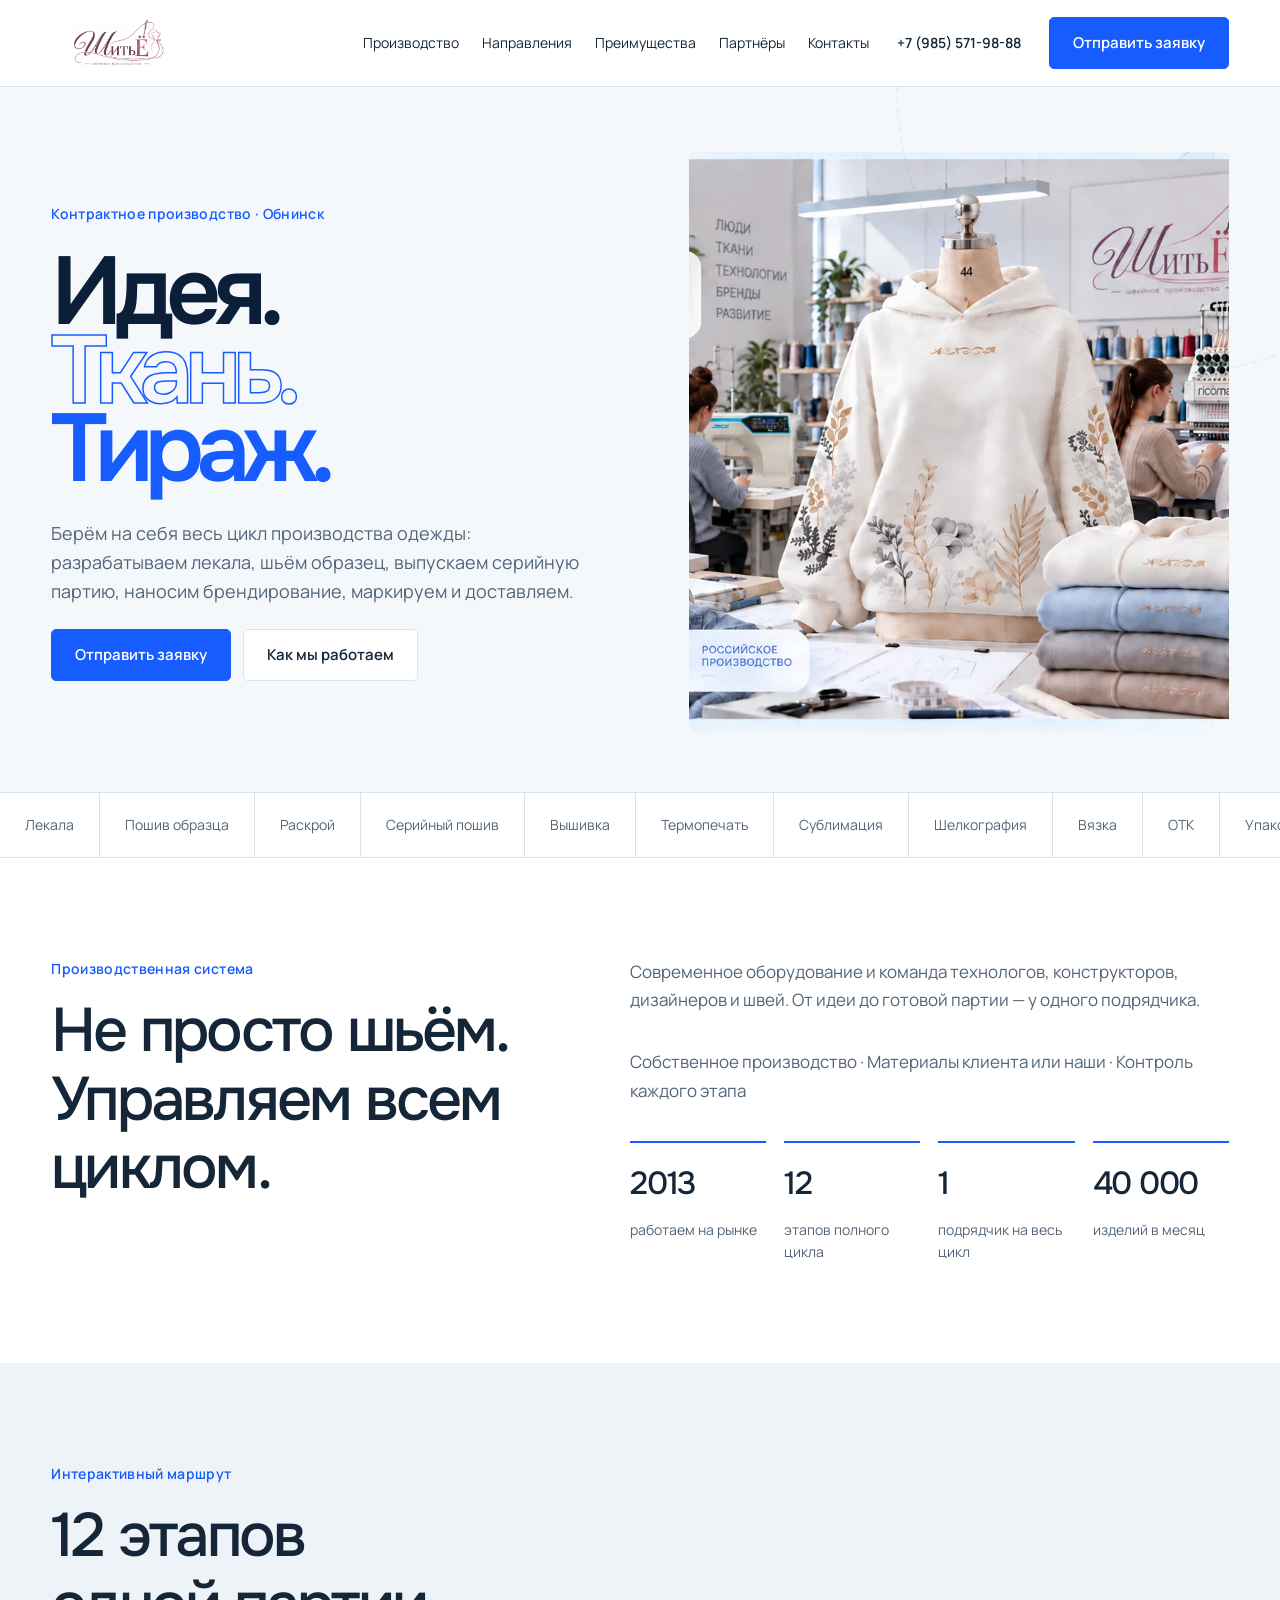
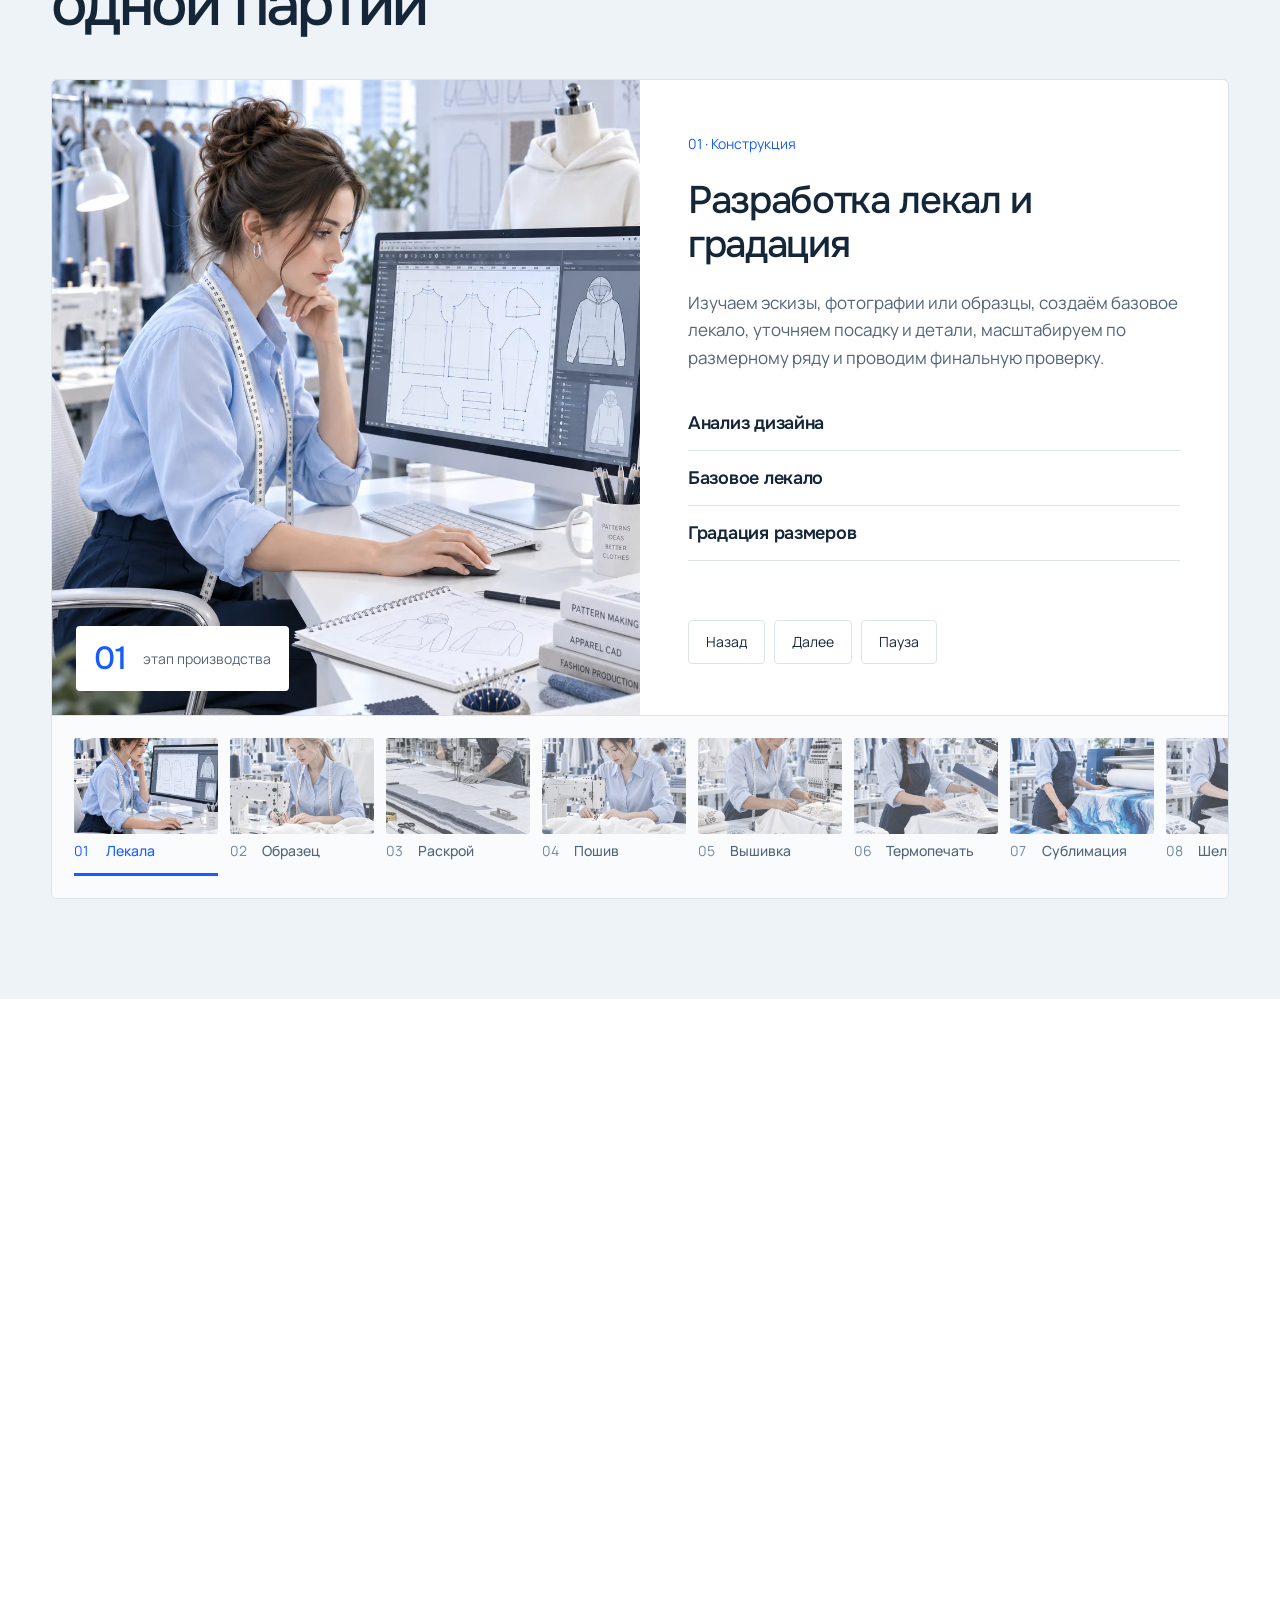
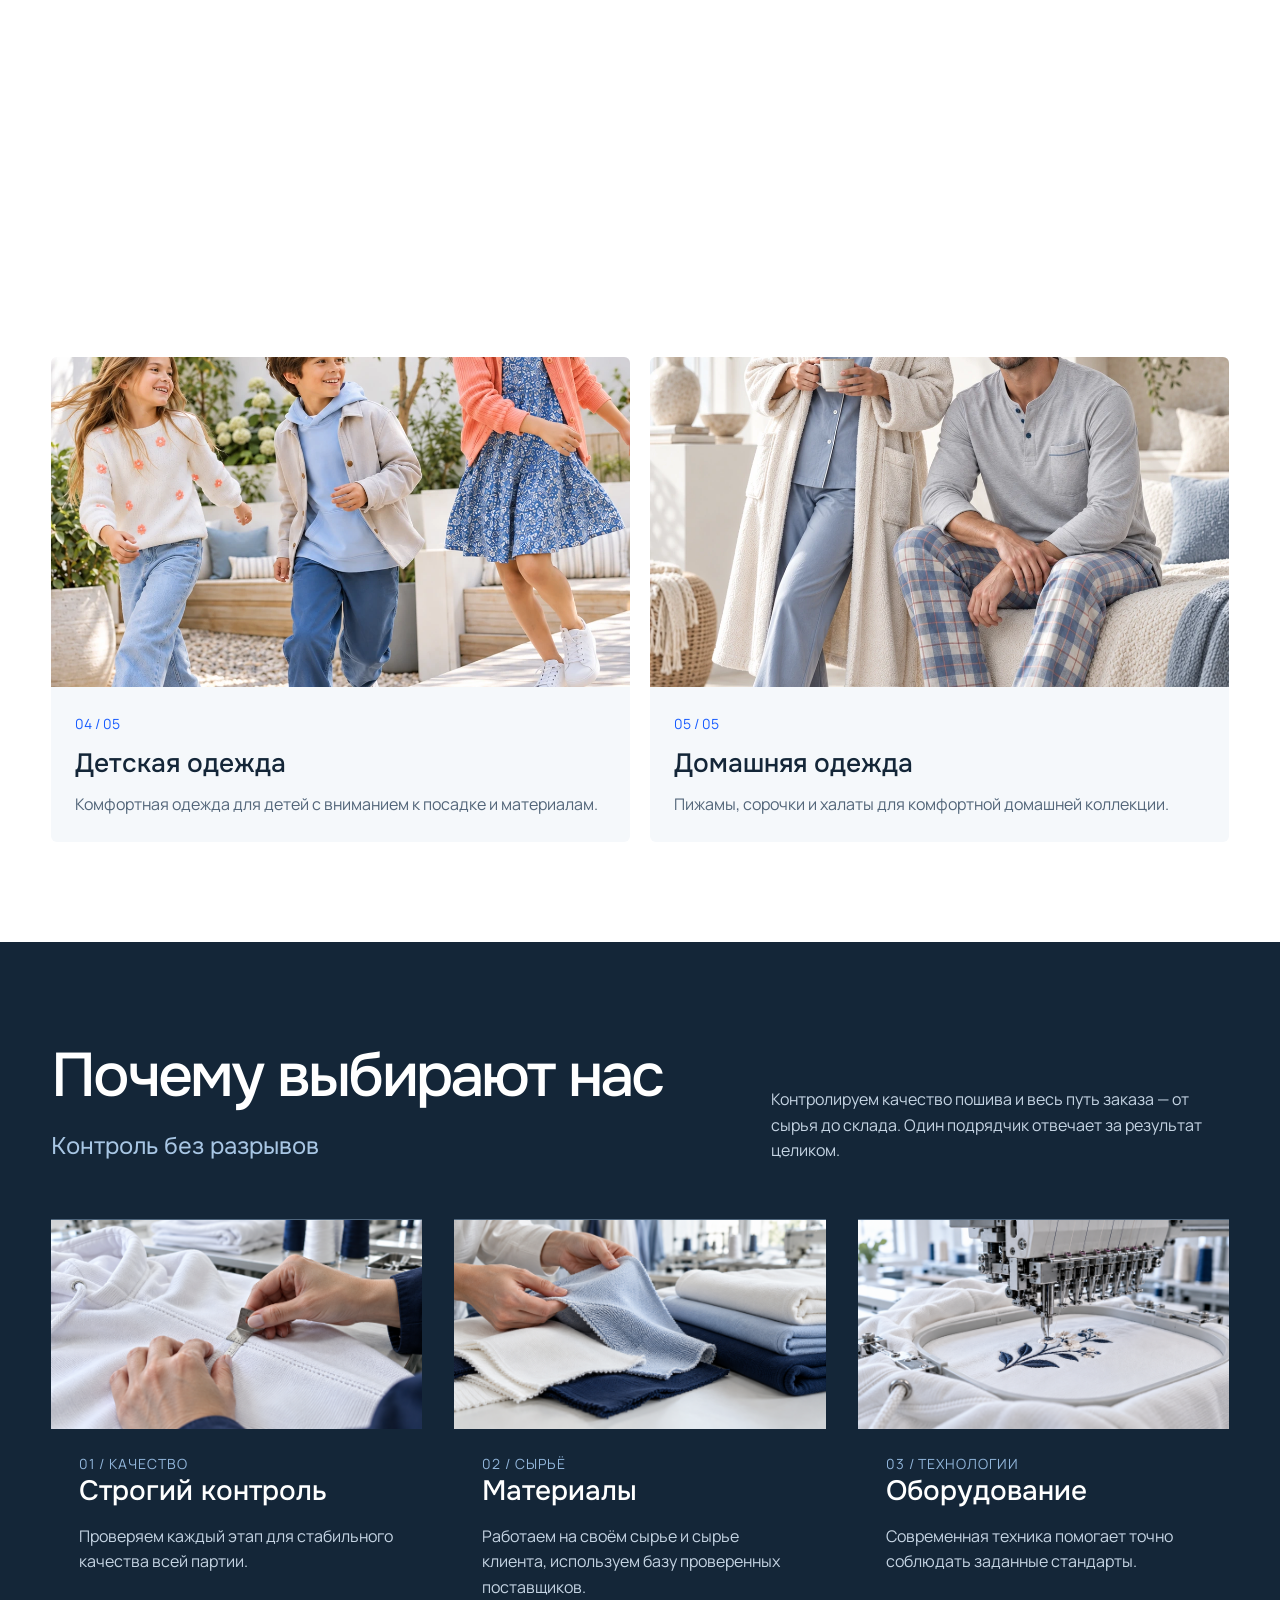
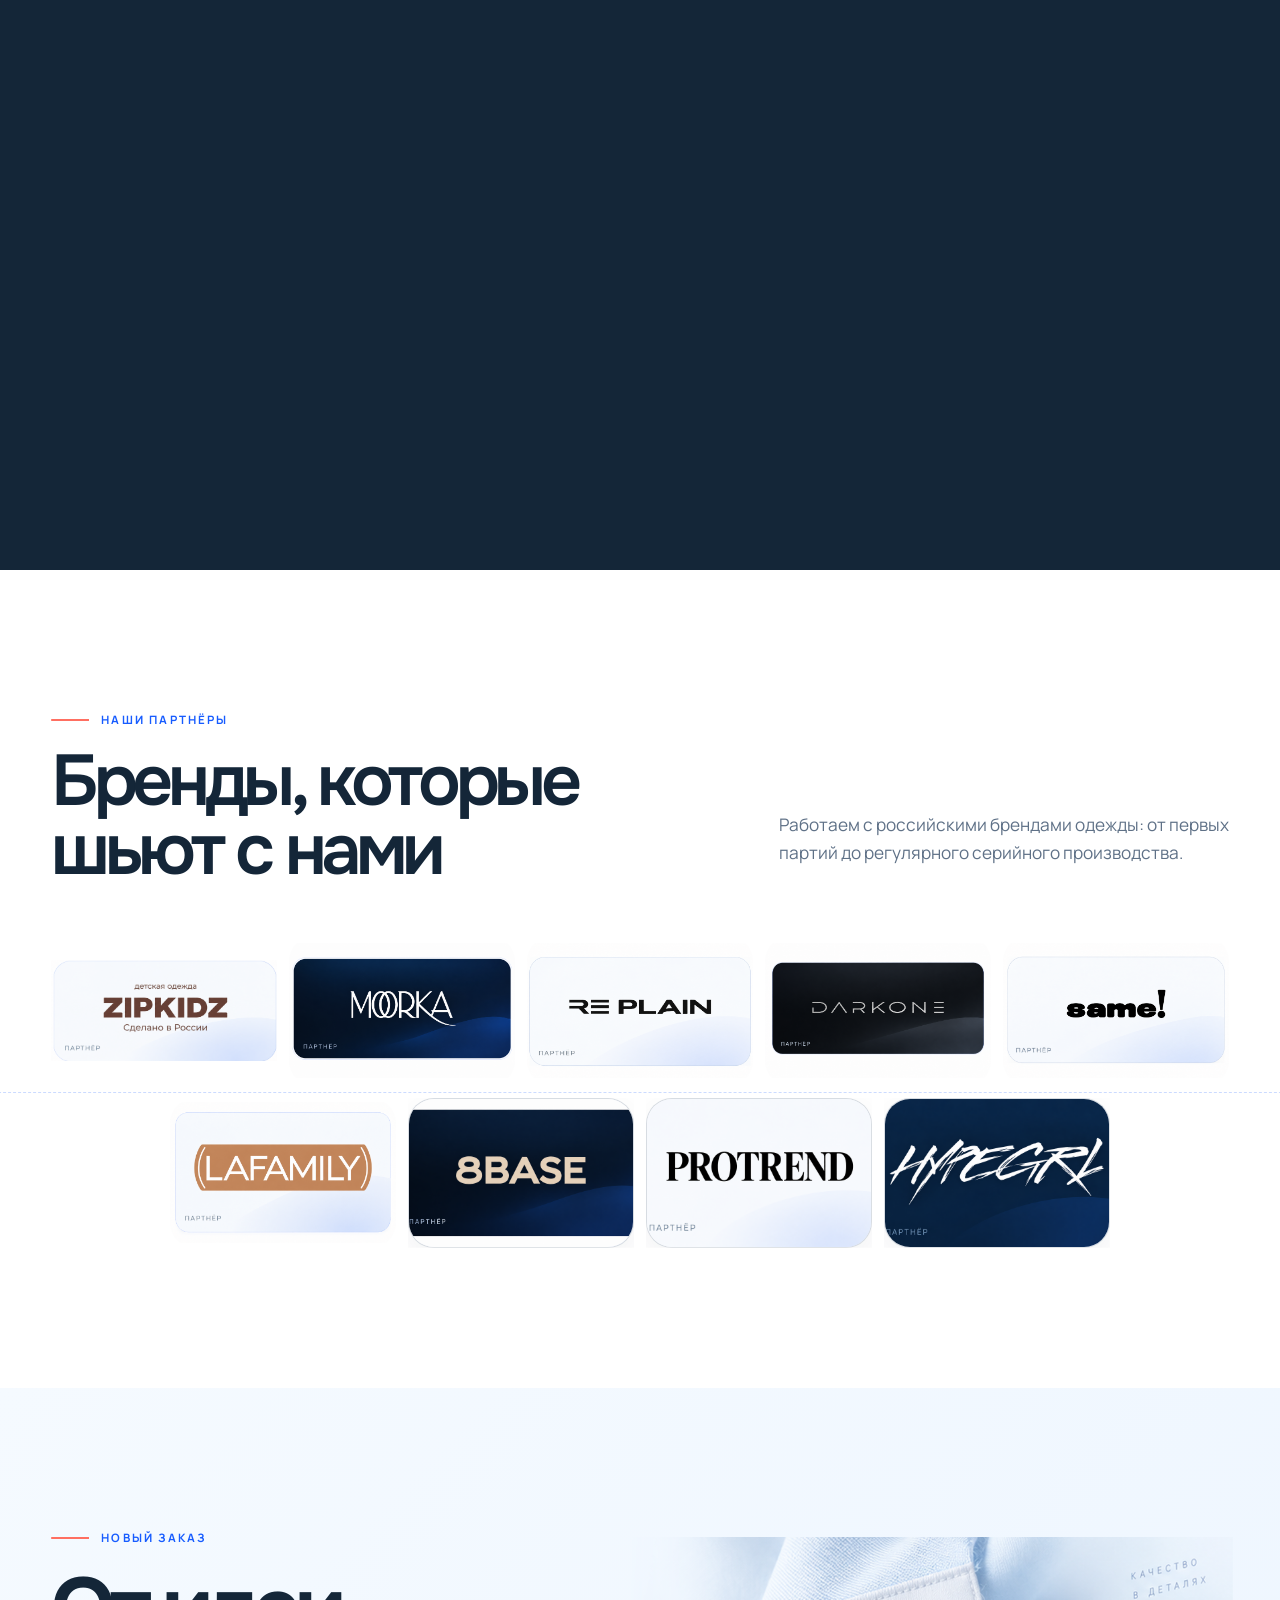
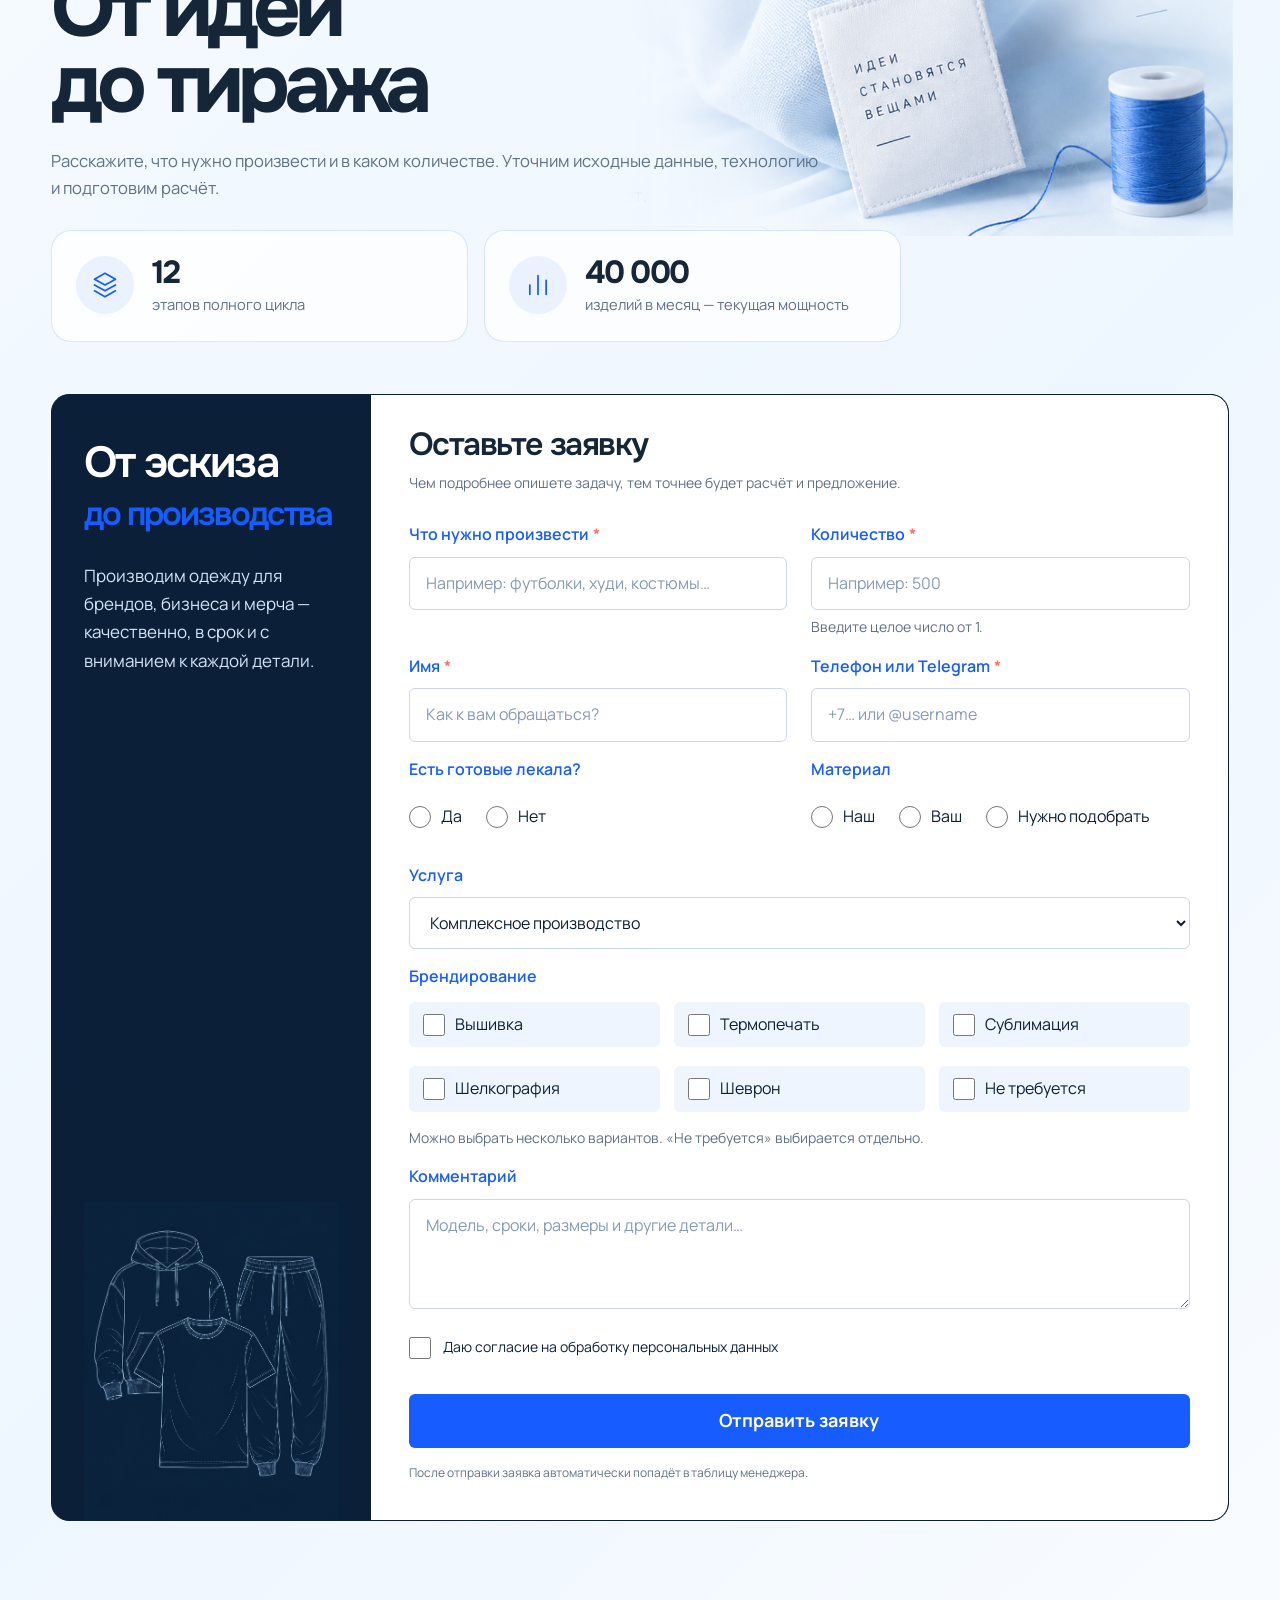
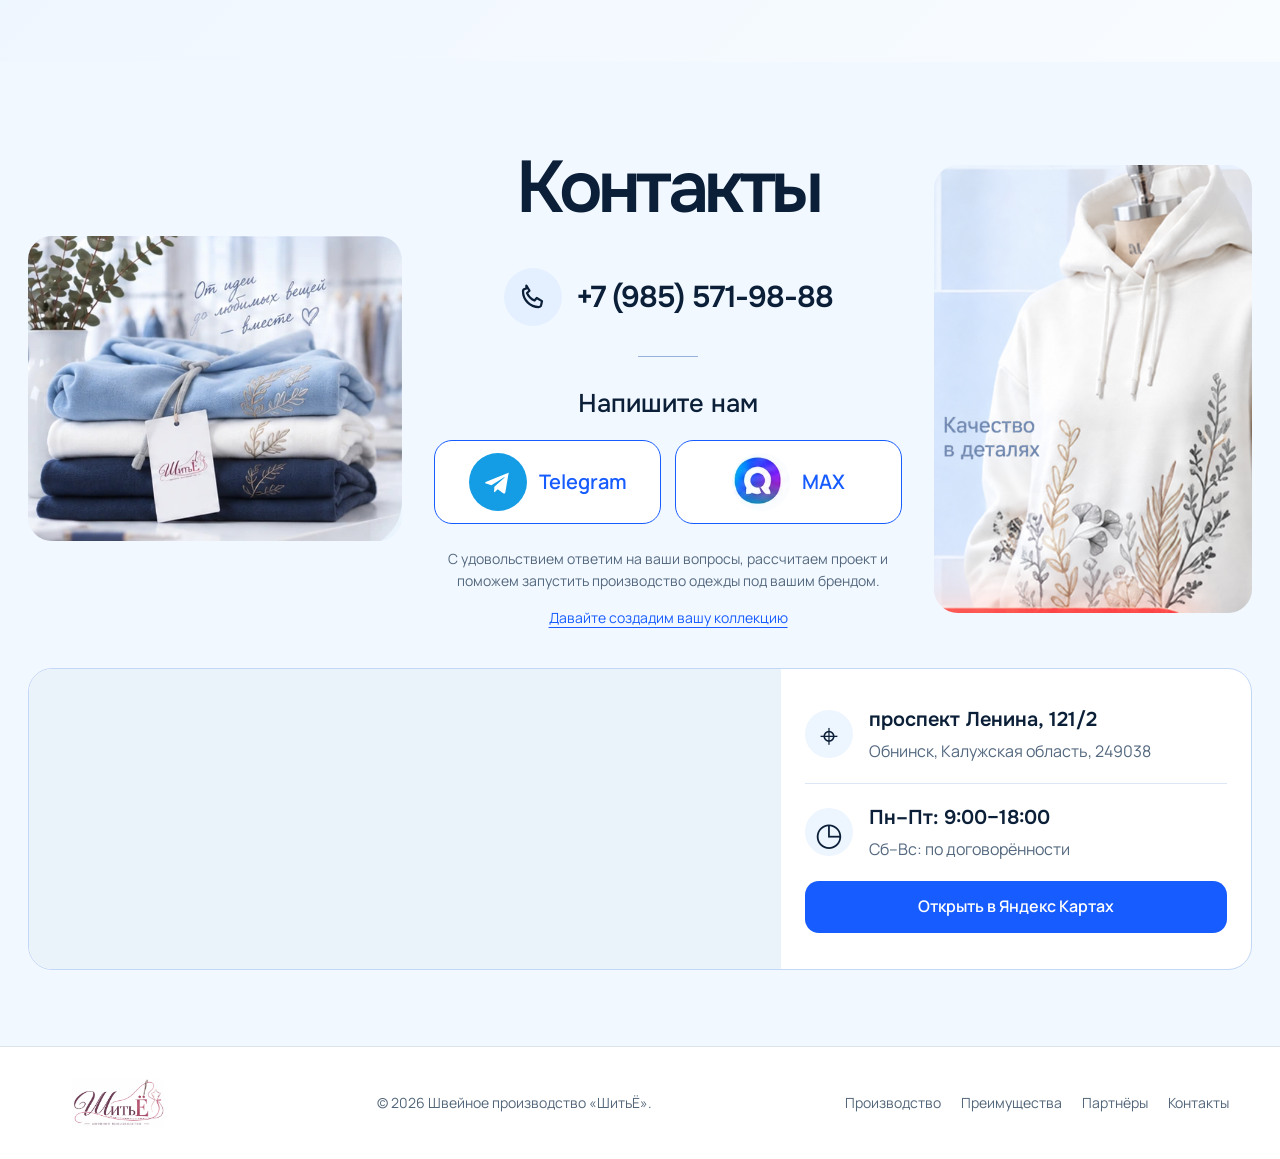
==== index.html @ 7d0e74ba "Publish V25 for shityo production domain" ====
<!DOCTYPE html><html lang="ru"><head>
  <meta charset="utf-8">
  <meta name="viewport" content="width=device-width,initial-scale=1,viewport-fit=cover">
  <title>ШитьЁ — производство одежды полного цикла</title>
  <meta name="description" content="Контрактное производство одежды в Обнинске: лекала, образец, серийный пошив, брендирование, маркировка и доставка.">
  <meta name="theme-color" content="#f7fbff">
  <link rel="preconnect" href="https://fonts.googleapis.com">
  <link rel="preconnect" href="https://fonts.gstatic.com" crossorigin>
  <link href="https://fonts.googleapis.com/css2?family=Manrope:wght@400;500;600;700&family=Onest:wght@400;500;600;700&display=swap" rel="stylesheet">
  <link rel="icon" type="image/svg+xml" href="data:image/svg+xml,%3Csvg xmlns='http://www.w3.org/2000/svg' viewBox='0 0 64 64'%3E%3Crect width='64' height='64' rx='18' fill='%23f7fbff'/%3E%3Cpath d='M13 19h38M13 32h38M13 45h38' stroke='%23175cff' stroke-width='4' stroke-linecap='round' stroke-dasharray='7 6'/%3E%3Ccircle cx='47' cy='19' r='5' fill='%23ff6f61'/%3E%3C/svg%3E">
  
<style>:root{--ink:#142638;--muted:#526579;--blue:#175cff;--coral:#ff6f61;--line:#dbe4ec;--paper:#f5f8fb;--pad:clamp(20px,4vw,64px)}
*{box-sizing:border-box}
html{scroll-behavior:smooth;scroll-padding-top:100px}
body{margin:0;background:white;color:var(--ink);font-family:Manrope,Arial,sans-serif;font-size:16px;line-height:1.6}
a{color:inherit;text-decoration:none}
button,input,select,textarea{font:inherit}
button{cursor:pointer}
img{display:block;max-width:100%}
svg{width:24px;height:24px}
button:focus-visible,a:focus-visible,[role=button]:focus-visible{outline:3px solid var(--coral);outline-offset:5px}
::selection{background:#dcecff}
.wrap{max-width:1480px;margin:auto;padding-inline:var(--pad)}
.section-pad{padding:100px 0}
.label,.hero-kicker{font-size:.875rem;color:var(--blue);font-weight:600;letter-spacing:.025em}
.section-title{font-family:Onest,Arial,sans-serif;font-size:clamp(2.5rem,4.8vw,4.5rem);line-height:1.12;letter-spacing:-.045em;font-weight:500;margin:16px 0 0}
.section-intro{display:grid;grid-template-columns:1.2fr 1fr;gap:60px;align-items:end;margin-bottom:40px}
.section-intro p{color:var(--muted);max-width:530px;margin:0}
.button{display:inline-flex;align-items:center;justify-content:center;min-height:52px;padding:13px 23px;border:1px solid var(--blue);background:var(--blue);color:white;border-radius:5px;font-weight:600;font-size:.9375rem;transition:background .2s}
.button:hover{background:#1046c4}
.button.light{background:white;border-color:var(--line);color:var(--ink)}
.button.coral{background:var(--blue)}
.button:disabled{opacity:.6}
.button svg{display:none}
.nav{position:sticky;top:0;z-index:50;background:rgba(255,255,255,.96);backdrop-filter:blur(18px);border-bottom:1px solid var(--line)}
.nav-shell{height:86px;display:flex;align-items:center;gap:28px}
.brand-logo{width:133px;flex-shrink:0}
.brand-logo img{height:48px;width:100%;object-fit:contain}
.nav-links{display:flex;gap:23px;margin-left:auto;font-size:.875rem}
.nav-links a:hover{color:var(--blue)}
.nav-phone{font-size:.875rem;font-weight:600;white-space:nowrap}
.menu{display:none;background:none;border:1px solid var(--line);border-radius:5px;padding:10px 12px}
.hero{padding:65px 0 60px;background:var(--paper)}
.hero-grid{display:grid;grid-template-columns:1.05fr 1fr;gap:70px;align-items:center}
.hero-title{font-family:Onest,Arial,sans-serif;font-size:clamp(3.5rem,6.1vw,6.4rem);font-weight:500;line-height:1.07;letter-spacing:-.055em;margin:23px 0}
.hero-title span{display:block}
.hero-title .accent{color:var(--blue)}
.hero-copy{color:var(--muted);font-size:1.125rem;max-width:540px;margin:24px 0}
.hero-actions{display:flex;flex-wrap:wrap;gap:12px}
.hero-proof{display:flex;flex-direction:column;gap:7px;margin-top:30px;font-size:.875rem;color:var(--muted)}
.proof{display:flex;align-items:center;gap:10px}
.proof i{height:5px;width:5px;background:var(--blue)}
.hero-visual{position:relative;padding-bottom:55px}
.hero-photo{height:580px;overflow:hidden;border-radius:6px}
.hero-photo img{width:100%;height:100%;object-fit:cover}
.float-note{position:absolute;bottom:0;right:0;width:85%;background:#142638;color:white;padding:20px 28px;display:flex;align-items:center;gap:24px;border-left:4px solid var(--coral)}
.float-note b{font:500 2.5rem Onest,Arial,sans-serif;white-space:nowrap}
.float-note span{font-size:.875rem;color:#dbe7f1;max-width:185px}
.ribbon{overflow:hidden;border-block:1px solid var(--line);background:white}
.ribbon-track{display:flex;width:max-content;animation:ribbon 55s linear infinite}
.ribbon span{font-size:.875rem;white-space:nowrap;padding:21px 25px;border-right:1px solid var(--line);color:var(--muted)}
@keyframes ribbon{to{transform:translateX(-50%)}}
.facts-grid{display:grid;grid-template-columns:1fr 1.2fr;gap:80px}
.facts-copy>p{color:var(--muted);margin:0 0 35px;font-size:1.0625rem}
.fact-cards{display:grid;grid-template-columns:repeat(4,1fr);gap:18px}
.fact-card{padding-top:20px;border-top:2px solid var(--blue);display:flex;flex-direction:column;gap:15px}
.fact-card b{font:500 clamp(1.5rem,2.5vw,2.7rem) Onest,Arial,sans-serif;letter-spacing:-.04em;white-space:nowrap}
.fact-card span{font-size:.875rem;color:var(--muted)}
.process{background:#eef3f8}
.process .section-intro{display:block}
.process-lab{display:grid;grid-template-columns:1fr 1fr;gap:0;background:white;border:1px solid var(--line);border-radius:6px;overflow:hidden}
.process-tabs{grid-column:1/-1;display:flex;position:relative;overflow-x:auto;border-bottom:1px solid var(--line);background:#f9fbfd;padding:0 15px}
.process-tab{flex:0 0 auto;display:flex;gap:9px;align-items:center;min-height:70px;border:0;border-bottom:3px solid transparent;background:none;padding:15px;font-size:.875rem;color:var(--muted)}
.process-tab span{font-size:.875rem;color:#7389a0}
.process-tab strong{font-weight:500}
.process-tab.active{border-bottom-color:var(--blue);color:var(--blue)}
.process-tab.active span{color:var(--blue)}
.process-media{position:relative;min-height:635px;background:#e7edf3}
.process-image{position:absolute;inset:0;width:100%;height:100%;object-fit:cover;opacity:0;transition:opacity .4s}
.process-image.active{opacity:1}
.process-counter{position:absolute;bottom:24px;left:24px;background:white;padding:12px 18px;display:flex;align-items:center;gap:16px;border-radius:4px}
.process-counter b{font:500 2rem Onest,sans-serif;color:var(--blue)}
.process-counter span{font-size:.875rem;color:var(--muted)}
.process-copy-card{padding:48px;display:flex;flex-direction:column;justify-content:center;min-width:0}
.process-copy{display:none}
.process-copy.active{display:block}
.process-copy small{font-size:.875rem;color:var(--blue)}
.process-copy h3{font:500 clamp(2rem,3vw,3.25rem)/1.15 Onest,Arial,sans-serif;letter-spacing:-.035em;margin:22px 0}
.process-copy p{font-size:1.0625rem;color:var(--muted)}
.process-copy ul{padding:0;list-style:none;margin:25px 0}
.process-copy li{padding:14px 0;border-bottom:1px solid var(--line);font-family:Onest,Arial,sans-serif;font-size:1.125rem;font-weight:600;line-height:1.45;letter-spacing:-.015em;color:var(--ink)}
.process-controls{display:flex;flex-wrap:wrap;gap:9px;margin-top:34px}
.round{border:1px solid var(--line);border-radius:4px;background:white;color:var(--ink);padding:10px 17px;font-size:.875rem;min-height:44px}
.round:hover{border-color:var(--blue);color:var(--blue)}
.catalog-tools{display:flex;justify-content:space-between;align-items:center;gap:20px;margin-bottom:28px}
.catalog-note{font-size:.875rem;color:var(--muted)}
.catalog-grid{display:grid;grid-template-columns:repeat(6,1fr);gap:20px}
.category{grid-column:span 2;background:var(--paper);cursor:pointer;border-radius:6px;overflow:hidden;transition:transform .25s}
.category:nth-child(n+4){grid-column:span 3}
.category:hover{transform:translateY(-5px)}
.category>img{width:100%;height:330px;object-fit:cover}
.category-content{padding:24px}
.category-content small{font-size:.875rem;color:var(--blue)}
.category-content h3{font:500 1.65rem/1.2 Onest,sans-serif;margin:12px 0}
.category-content p{font-size:1rem;color:var(--muted);margin:0}
.category-dialog{padding:0;border:1px solid var(--line);border-radius:8px;width:min(1000px,calc(100% - 32px));max-height:90svh;overflow:auto;color:var(--ink)}
dialog::backdrop{background:#14263899;backdrop-filter:blur(6px)}
.dialog-grid{display:grid;grid-template-columns:1fr 1fr}
.dialog-image{width:100%;height:100%;min-height:450px;object-fit:cover}
.dialog-copy{padding:50px 40px}
.dialog-copy small{color:var(--blue);font-size:.875rem}
.dialog-copy h3{font:500 2.5rem/1.15 Onest,sans-serif}
.dialog-copy p{color:var(--muted);margin-bottom:30px}
.dialog-close{position:absolute;right:12px;top:12px;width:44px;height:44px;border:1px solid var(--line);border-radius:50%;background:white;font-size:1.6rem}
.quality{background:#142638;color:white}
.quality-head{display:grid;grid-template-columns:1.4fr 1fr;gap:80px;margin-bottom:55px;align-items:end}
.quality h2{margin:0;max-width:780px}
.quality-subtitle{font:400 1.5rem/1.4 Onest,sans-serif;color:#a8c6e4;margin:20px 0 0}
.quality-head>p{color:#c5d4e3;margin:0}
.quality-grid{display:grid;grid-template-columns:repeat(3,1fr);gap:32px}
.quality-card{padding:24px 0 10px;border-top:1px solid #4d647b;display:flex;flex-direction:column;gap:30px}
.quality-card>span{font-size:.875rem;color:#91b5da;letter-spacing:.07em}
.quality-card h3{font:500 1.75rem/1.2 Onest,sans-serif;margin:0 0 15px}
.quality-card p{color:#c5d4e3;font-size:1rem;margin:0;max-width:370px}
.partner-name{font-size:2rem}
footer{border-top:1px solid var(--line);padding:32px 0}
.footer-inner{display:flex;align-items:center;justify-content:space-between;gap:30px}
.footer-inner small{font-size:.875rem;color:var(--muted)}
.footer-links{display:flex;gap:20px;font-size:.875rem;color:var(--muted)}
.reveal{opacity:0;transform:translateY(18px);transition:opacity .6s,transform .6s}
.reveal.visible{opacity:1;transform:none}
@media(max-width:1200px){.nav-phone{display:none}
.nav-shell{gap:20px}
.nav-links{gap:16px}
.hero-grid{gap:35px}
.hero-photo{height:520px}
.facts-grid{grid-template-columns:1fr;gap:35px}
.fact-cards{gap:30px}
.process-copy-card{padding:32px}}
@media(max-width:950px){.nav-links{display:none;position:absolute;top:86px;left:0;right:0;padding:25px var(--pad);background:white;border-bottom:1px solid var(--line);flex-direction:column;font-size:1rem}
.nav-links.open{display:flex}
.nav-shell>.button{margin-left:auto}
.menu{display:block}
.hero-title{font-size:3.7rem}
.hero-grid{gap:25px}
.hero-photo{height:470px}
.float-note{width:95%;padding:18px;gap:15px}
.float-note b{font-size:2rem}
.process-media{min-height:570px}
.process-copy h3{font-size:2rem}
.quality-head{gap:35px}
.quality-grid{grid-template-columns:repeat(2,1fr)}
.section-intro{gap:30px}
.footer-links{display:none}}
@media(max-width:650px){html{scroll-padding-top:85px}
.nav-shell{height:74px;gap:10px}
.nav-links{top:74px}
.brand-logo{width:102px}
.nav-shell>.button{padding:10px 12px;min-height:44px;font-size:.875rem}
.menu{font-size:.875rem;padding:10px}
.hero{padding:35px 0 40px}
.hero-grid{grid-template-columns:1fr;gap:30px}
.hero-title{font-size:clamp(2.9rem,11vw,4.5rem)}
.hero-copy{font-size:1rem}
.hero-photo{height:440px}
.float-note{width:90%}
.hero-visual{padding-bottom:55px}
.hero-proof{margin-top:22px}
.section-pad{padding:65px 0}
.section-title{font-size:2.5rem}
.section-intro{grid-template-columns:1fr;gap:24px}
.fact-cards{grid-template-columns:1fr 1fr;gap:25px}
.fact-card b{font-size:2.2rem}
.process-lab{grid-template-columns:1fr}
.process-tabs{padding:0 5px}
.process-tab{min-height:60px;padding:12px}
.process-media{min-height:480px}
.process-copy-card{padding:28px 24px;min-height:380px}
.process-copy h3{font-size:2.1rem}
.process-copy p{font-size:1rem}
.catalog-grid{grid-template-columns:1fr}
.category:nth-child(n){grid-column:auto}
.category>img{height:330px}
.catalog-tools{align-items:flex-start;flex-direction:column}
.quality-head{grid-template-columns:1fr;gap:26px}
.quality-grid{grid-template-columns:1fr;gap:22px}
.quality h2{font-size:2.45rem}
.quality-subtitle{font-size:1.25rem}
.quality-card{gap:20px}
.dialog-grid{grid-template-columns:1fr}
.dialog-image{min-height:0;height:280px}
.dialog-copy{padding:28px 24px}
.dialog-copy h3{font-size:2rem}
.footer-inner{flex-direction:column;align-items:flex-start;gap:18px}
.ribbon span{padding:16px 20px}}
@media(prefers-reduced-motion:reduce){html{scroll-behavior:auto}
*,*::before,*::after{animation:none!important;transition:none!important}
.reveal{opacity:1;transform:none}}</style><noscript><style>.reveal{opacity:1;transform:none}</style></noscript><style id="restored-reference-blocks">:is(#partners,#order,#contacts){
      --paper:#f7fbff;--white:#fff;--pearl:#edf4fb;--mist:#dcecff;--ink:#0b2038;
      --muted:#5f7187;--blue:#175cff;--blue2:#55a8ff;--coral:#ff6f61;--mint:#bff4e4;
      --line:rgba(11,32,56,.14);--shadow:0 24px 70px rgba(29,83,143,.13);
      --ease:cubic-bezier(.2,.8,.2,1);--pad:clamp(18px,4vw,72px);--max:1560px;
    }
:is(#partners,#order,#contacts) .wrap,:is(#partners,#order,#contacts).wrap{width:min(var(--max),100%);margin:auto;padding-inline:var(--pad)}
:is(#partners,#order,#contacts) .button,:is(#partners,#order,#contacts).button{--mx:0px;--my:0px;min-height:52px;display:inline-flex;align-items:center;justify-content:center;gap:11px;padding:0 23px;border:1px solid transparent;border-radius:999px;background:var(--blue);color:#fff;text-transform:uppercase;letter-spacing:.09em;font-size:.75rem;font-weight:700;cursor:pointer;transform:translate(var(--mx),var(--my));transition:background .25s,color .25s,border-color .25s,box-shadow .25s}
:is(#partners,#order,#contacts) .button::after,:is(#partners,#order,#contacts).button::after{content:'↗';font-size:1rem}
:is(#partners,#order,#contacts) .button:hover,:is(#partners,#order,#contacts).button:hover{background:#094be5;box-shadow:0 13px 28px rgba(23,92,255,.24)}
:is(#partners,#order,#contacts) .button.light,:is(#partners,#order,#contacts).button.light{background:#fff;color:var(--ink);border-color:var(--line)}
:is(#partners,#order,#contacts) .button.coral,:is(#partners,#order,#contacts).button.coral{background:var(--coral)}
:is(#partners,#order,#contacts) .button:disabled,:is(#partners,#order,#contacts).button:disabled{opacity:.58;cursor:wait}
:is(#partners,#order,#contacts) .label,:is(#partners,#order,#contacts).label{font-size:.72rem;text-transform:uppercase;letter-spacing:.19em;font-weight:700;color:var(--blue);display:flex;align-items:center;gap:12px}
:is(#partners,#order,#contacts) .label::before,:is(#partners,#order,#contacts).label::before{content:'';width:38px;height:2px;background:var(--coral)}
@keyframes orbit{to{transform:rotate(360deg)}}
:is(#partners,#order,#contacts) .section-pad,:is(#partners,#order,#contacts).section-pad{padding:clamp(90px,11vw,170px) 0}
:is(#partners,#order,#contacts) .section-title,:is(#partners,#order,#contacts).section-title{font-family:Onest,sans-serif;font-size:clamp(2.6rem,5.6vw,6.2rem);font-weight:600;line-height:.95;letter-spacing:-.075em;margin:18px 0 0}
:is(#partners,#order,#contacts) .reveal,:is(#partners,#order,#contacts).reveal{opacity:0;transform:translateY(32px);clip-path:inset(0 0 18% 0);transition:opacity .8s var(--ease),transform .8s var(--ease),clip-path .9s var(--ease)}
:is(#partners,#order,#contacts) .reveal.visible,:is(#partners,#order,#contacts).reveal.visible{opacity:1;transform:none;clip-path:inset(0)}
:is(#partners,#order,#contacts) .dialog-copy .button,:is(#partners,#order,#contacts).dialog-copy .button{align-self:flex-start}
:is(#partners,#order,#contacts) .quality .wrap,:is(#partners,#order,#contacts).quality .wrap{position:relative}
:is(#partners,#order,#contacts) .quality .label,:is(#partners,#order,#contacts).quality .label{color:#d8e8ff}
:is(#partners,#order,#contacts) .quality .label::before,:is(#partners,#order,#contacts).quality .label::before{background:var(--coral)}
:is(#partners,#order,#contacts) .partners,:is(#partners,#order,#contacts).partners{background:#fff;overflow:hidden}
:is(#partners,#order,#contacts) .partners-head,:is(#partners,#order,#contacts).partners-head{display:grid;grid-template-columns:1fr .72fr;gap:8vw;align-items:end;margin-bottom:52px}
:is(#partners,#order,#contacts) .partners-head p,:is(#partners,#order,#contacts).partners-head p{color:var(--muted);font-size:1.08rem;max-width:560px;margin-left:auto}
:is(#partners,#order,#contacts) .partners-grid,:is(#partners,#order,#contacts).partners-grid{position:relative;display:grid;grid-template-columns:repeat(10,minmax(0,1fr));grid-auto-rows:150px;gap:12px}
:is(#partners,#order,#contacts) .partners-grid>.partner-card,:is(#partners,#order,#contacts).partners-grid>.partner-card{grid-column:span 2}
:is(#partners,#order,#contacts) .partners-grid>.partner-card:nth-child(6),:is(#partners,#order,#contacts).partners-grid>.partner-card:nth-child(6){grid-column:2 / span 2}
:is(#partners,#order,#contacts) .partners-grid::before,:is(#partners,#order,#contacts).partners-grid::before{content:'';position:absolute;left:-12vw;right:-12vw;top:50%;border-top:1px dashed rgba(23,92,255,.22);z-index:0}
:is(#partners,#order,#contacts) .partner-card,:is(#partners,#order,#contacts).partner-card{position:relative;z-index:1;min-height:148px;display:flex;align-items:center;justify-content:center;padding:22px;border:1px solid var(--line);border-radius:26px;background:#f9fbfe;color:var(--ink);overflow:hidden;box-shadow:0 12px 36px rgba(11,32,56,.06);transition:transform .35s var(--ease),box-shadow .35s,border-color .35s}
:is(#partners,#order,#contacts) .partner-card::before,:is(#partners,#order,#contacts).partner-card::before{content:'';position:absolute;inset:auto -35% -75% 25%;height:120%;border-radius:50%;background:radial-gradient(circle,rgba(23,92,255,.12),transparent 68%);transition:transform .5s var(--ease)}
:is(#partners,#order,#contacts) .partner-card::after,:is(#partners,#order,#contacts).partner-card::after{content:'партнёр';position:absolute;left:16px;bottom:12px;font-size:.58rem;text-transform:uppercase;letter-spacing:.18em;color:#8394a6}
:is(#partners,#order,#contacts) .partner-card:hover,:is(#partners,#order,#contacts).partner-card:hover{transform:translateY(-7px);border-color:rgba(23,92,255,.25);box-shadow:0 18px 50px rgba(11,32,56,.11)}
:is(#partners,#order,#contacts) .partner-card:hover::before,:is(#partners,#order,#contacts).partner-card:hover::before{transform:translate(-12%,-12%) scale(1.15)}
:is(#partners,#order,#contacts) .partner-card.dark,:is(#partners,#order,#contacts).partner-card.dark{background:#0b2038;color:#fff;border-color:#0b2038}
:is(#partners,#order,#contacts) .partner-card.dark::after,:is(#partners,#order,#contacts).partner-card.dark::after{color:#91a8c1}
:is(#partners,#order,#contacts) .partner-card.logo-card,:is(#partners,#order,#contacts).partner-card.logo-card{padding:0}
:is(#partners,#order,#contacts) .partner-card.logo-card::after,:is(#partners,#order,#contacts).partner-card.logo-card::after{display:none}
:is(#partners,#order,#contacts) .partner-logo,:is(#partners,#order,#contacts).partner-logo{position:relative;z-index:1;width:100%;height:148px;max-width:100%;max-height:148px;object-fit:contain;transform:scale(1.16);transform-origin:center}
:is(#partners,#order,#contacts) .partner-card.brand-card,:is(#partners,#order,#contacts).partner-card.brand-card{padding:0;border:0;background:transparent;box-shadow:none}
:is(#partners,#order,#contacts) .partner-card.brand-card::before,:is(#partners,#order,#contacts).partner-card.brand-card::before,:is(#partners,#order,#contacts) .partner-card.brand-card::after,:is(#partners,#order,#contacts).partner-card.brand-card::after{display:none}
:is(#partners,#order,#contacts) .brand-card-image,:is(#partners,#order,#contacts).brand-card-image{position:relative;z-index:1;display:block;width:100%;height:148px;max-width:100%;max-height:148px;object-fit:contain}
:is(#partners,#order,#contacts) .partner-card.brand-card:hover,:is(#partners,#order,#contacts).partner-card.brand-card:hover{box-shadow:0 18px 50px rgba(11,32,56,.11)}
:is(#partners,#order,#contacts) .contact,:is(#partners,#order,#contacts).contact{background:linear-gradient(145deg,#dceeff 0%,#f9fcff 48%,#d7f7ee 100%);overflow:hidden}
:is(#partners,#order,#contacts) .contact::before,:is(#partners,#order,#contacts).contact::before{content:'';position:absolute;width:560px;height:560px;border:2px dashed rgba(23,92,255,.2);border-radius:50%;right:-180px;top:-190px;animation:orbit 34s linear infinite}
:is(#partners,#order,#contacts) .contact-grid,:is(#partners,#order,#contacts).contact-grid{display:grid;grid-template-columns:.85fr 1.15fr;gap:7vw;align-items:center}
:is(#partners,#order,#contacts) .contact h2,:is(#partners,#order,#contacts).contact h2{font-family:Onest,sans-serif;font-size:clamp(2.8rem,5.3vw,6rem);line-height:.92;letter-spacing:-.075em;margin:18px 0 26px}
:is(#partners,#order,#contacts) .contact-copy,:is(#partners,#order,#contacts).contact-copy{color:var(--muted);font-size:1.08rem;max-width:560px}
:is(#partners,#order,#contacts) .form,:is(#partners,#order,#contacts).form{position:relative;background:rgba(255,255,255,.92);backdrop-filter:blur(16px);border:1px solid rgba(255,255,255,.95);border-radius:34px;padding:clamp(25px,4vw,58px);box-shadow:var(--shadow)}
:is(#partners,#order,#contacts) .form::before,:is(#partners,#order,#contacts).form::before{content:'Заявка';position:absolute;right:25px;top:20px;color:rgba(23,92,255,.08);font-family:Onest,sans-serif;font-weight:700;font-size:4rem;line-height:1}
:is(#partners,#order,#contacts) .form-grid,:is(#partners,#order,#contacts).form-grid{position:relative;display:grid;grid-template-columns:1fr 1fr;gap:20px}
:is(#partners,#order,#contacts) .field.full,:is(#partners,#order,#contacts).field.full{grid-column:1/-1}
:is(#partners,#order,#contacts) .field label,:is(#partners,#order,#contacts).field label{display:block;font-size:.7rem;text-transform:uppercase;letter-spacing:.11em;color:#61758c;font-weight:700;margin-bottom:7px}
:is(#partners,#order,#contacts) .field input,:is(#partners,#order,#contacts).field input,:is(#partners,#order,#contacts) .field select,:is(#partners,#order,#contacts).field select,:is(#partners,#order,#contacts) .field textarea,:is(#partners,#order,#contacts).field textarea{width:100%;border:0;border-bottom:1px solid #9db0c4;background:transparent;border-radius:0;padding:12px 0;outline:none;color:var(--ink)}
:is(#partners,#order,#contacts) .field input:focus,:is(#partners,#order,#contacts).field input:focus,:is(#partners,#order,#contacts) .field select:focus,:is(#partners,#order,#contacts).field select:focus,:is(#partners,#order,#contacts) .field textarea:focus,:is(#partners,#order,#contacts).field textarea:focus{border-color:var(--blue)}
:is(#partners,#order,#contacts) .field input[aria-invalid="true"],:is(#partners,#order,#contacts).field input[aria-invalid="true"]{border-color:#a62b3e}
:is(#partners,#order,#contacts) .field textarea,:is(#partners,#order,#contacts).field textarea{min-height:90px;resize:vertical}
:is(#partners,#order,#contacts) .field small,:is(#partners,#order,#contacts).field small{display:block;color:var(--muted);font-size:.72rem;margin-top:6px}
:is(#partners,#order,#contacts) .field .field-error,:is(#partners,#order,#contacts).field .field-error{min-height:1.15em;color:#a62b3e}
:is(#partners,#order,#contacts) .choice-field,:is(#partners,#order,#contacts).choice-field{min-width:0;margin:0;padding:0;border:0}
:is(#partners,#order,#contacts) .choice-field legend,:is(#partners,#order,#contacts).choice-field legend{display:block;width:100%;font-size:.7rem;text-transform:uppercase;letter-spacing:.11em;color:#61758c;font-weight:700;margin-bottom:10px}
:is(#partners,#order,#contacts) .choice-options,:is(#partners,#order,#contacts).choice-options{display:flex;flex-wrap:wrap;gap:9px}
:is(#partners,#order,#contacts) .choice-option,:is(#partners,#order,#contacts).choice-option{position:relative;display:block;cursor:pointer}
:is(#partners,#order,#contacts) .choice-option input,:is(#partners,#order,#contacts).choice-option input{position:absolute;inline-size:1px;block-size:1px;opacity:0;pointer-events:none}
:is(#partners,#order,#contacts) .choice-option span,:is(#partners,#order,#contacts).choice-option span{min-height:44px;display:flex;align-items:center;justify-content:center;padding:10px 16px;border:1px solid #c7d3df;border-radius:13px;background:rgba(255,255,255,.7);color:var(--ink);font-size:.9rem;font-weight:650;transition:border-color .2s,background .2s,color .2s,box-shadow .2s,transform .2s}
:is(#partners,#order,#contacts) .choice-option:hover span,:is(#partners,#order,#contacts).choice-option:hover span{border-color:#8da7c1;transform:translateY(-1px)}
:is(#partners,#order,#contacts) .choice-option input:checked+span,:is(#partners,#order,#contacts).choice-option input:checked+span{border-color:var(--coral);background:rgba(255,91,94,.09);color:#d63d45;box-shadow:0 0 0 1px var(--coral)}
:is(#partners,#order,#contacts) .choice-option input:focus-visible+span,:is(#partners,#order,#contacts).choice-option input:focus-visible+span{outline:3px solid rgba(23,92,255,.25);outline-offset:2px}
:is(#partners,#order,#contacts) .choice-field.invalid .choice-options,:is(#partners,#order,#contacts).choice-field.invalid .choice-options{border-radius:15px;box-shadow:0 0 0 2px rgba(166,43,62,.18)}
:is(#partners,#order,#contacts) .consent-field,:is(#partners,#order,#contacts).consent-field{margin-top:2px}
:is(#partners,#order,#contacts) .consent-label,:is(#partners,#order,#contacts).consent-label{display:flex;align-items:flex-start;gap:11px;cursor:pointer;color:var(--ink);font-size:.86rem;line-height:1.45}
:is(#partners,#order,#contacts) .consent-label input,:is(#partners,#order,#contacts).consent-label input{inline-size:18px;block-size:18px;flex:0 0 auto;margin:2px 0 0;accent-color:var(--blue)}
:is(#partners,#order,#contacts) .consent-label input:focus-visible,:is(#partners,#order,#contacts).consent-label input:focus-visible{outline:3px solid rgba(23,92,255,.25);outline-offset:3px}
:is(#partners,#order,#contacts) .consent-field.invalid .consent-label,:is(#partners,#order,#contacts).consent-field.invalid .consent-label{color:#a62b3e}
:is(#partners,#order,#contacts) .consent-field .field-error,:is(#partners,#order,#contacts).consent-field .field-error{display:block;min-height:1.15em;color:#a62b3e;font-size:.72rem;margin:6px 0 0 29px}
:is(#partners,#order,#contacts) .form .button,:is(#partners,#order,#contacts).form .button{width:100%;margin-top:24px}
:is(#partners,#order,#contacts) .form-status,:is(#partners,#order,#contacts).form-status{display:block;color:var(--muted);font-size:.75rem;margin-top:13px;min-height:23px}
:is(#partners,#order,#contacts) .order-facts,:is(#partners,#order,#contacts).order-facts{display:grid;grid-template-columns:1fr 1fr;gap:10px;margin-top:34px}
:is(#partners,#order,#contacts) .order-fact,:is(#partners,#order,#contacts).order-fact{min-height:105px;display:flex;flex-direction:column;justify-content:space-between;padding:17px;border:1px solid rgba(23,92,255,.14);border-radius:20px;background:rgba(255,255,255,.55)}
:is(#partners,#order,#contacts) .order-fact b,:is(#partners,#order,#contacts).order-fact b{font-family:Onest,sans-serif;font-size:1.65rem;letter-spacing:-.05em}
:is(#partners,#order,#contacts) .order-fact span,:is(#partners,#order,#contacts).order-fact span{color:var(--muted);font-size:.82rem}
:is(#partners,#order,#contacts) .contacts-section,:is(#partners,#order,#contacts).contacts-section{position:relative;padding:clamp(110px,10vw,160px) 0 90px;background:linear-gradient(180deg,#f9fcff 0%,#edf6ff 58%,#f8fbff 100%);overflow:hidden;isolation:isolate}
:is(#partners,#order,#contacts) .contacts-section::before,:is(#partners,#order,#contacts).contacts-section::before{content:'';position:absolute;inset:0;z-index:-2;background-image:linear-gradient(rgba(23,92,255,.055) 1px,transparent 1px),linear-gradient(90deg,rgba(23,92,255,.055) 1px,transparent 1px);background-size:52px 52px;mask-image:linear-gradient(to bottom,#000 0%,#000 72%,transparent 100%)}
:is(#partners,#order,#contacts) .contacts-section::after,:is(#partners,#order,#contacts).contacts-section::after{content:'';position:absolute;z-index:-2;width:470px;height:470px;border:2px solid rgba(23,92,255,.14);border-radius:48% 52% 42% 58%;right:-120px;top:90px;transform:rotate(-18deg)}
:is(#partners,#order,#contacts) .contacts-content,:is(#partners,#order,#contacts).contacts-content{position:relative;z-index:2}
:is(#partners,#order,#contacts) .contacts-head,:is(#partners,#order,#contacts).contacts-head{text-align:center;max-width:900px;margin:0 auto 44px}
:is(#partners,#order,#contacts) .contacts-kicker,:is(#partners,#order,#contacts).contacts-kicker{justify-content:center}
:is(#partners,#order,#contacts) .contacts-head h2,:is(#partners,#order,#contacts).contacts-head h2{font-family:Onest,sans-serif;font-size:clamp(4.2rem,8vw,8rem);font-weight:600;line-height:.82;letter-spacing:-.085em;margin:24px 0 22px}
:is(#partners,#order,#contacts) .contacts-head p,:is(#partners,#order,#contacts).contacts-head p{max-width:720px;margin:0 auto;color:var(--muted);font-size:clamp(1rem,1.45vw,1.24rem);line-height:1.45}
:is(#partners,#order,#contacts) .contacts-visuals,:is(#partners,#order,#contacts).contacts-visuals{position:absolute;z-index:-1;inset:250px calc(50% - 50vw) 0;pointer-events:none}
:is(#partners,#order,#contacts) .contact-visual,:is(#partners,#order,#contacts).contact-visual{position:absolute;bottom:-90px;object-fit:cover;filter:drop-shadow(0 24px 55px rgba(29,83,143,.13))}
:is(#partners,#order,#contacts) .contact-visual.left,:is(#partners,#order,#contacts).contact-visual.left{left:0;width:min(30vw,508px);border-radius:0 42px 42px 0}
:is(#partners,#order,#contacts) .contact-visual.right,:is(#partners,#order,#contacts).contact-visual.right{right:0;width:min(13vw,213px);border-radius:42px 0 0 42px}
:is(#partners,#order,#contacts) .contact-visual-cta,:is(#partners,#order,#contacts).contact-visual-cta{position:absolute;right:26px;bottom:26px;width:235px;min-height:78px;display:flex;align-items:center;justify-content:center;padding:14px 23px;border-radius:999px;background:var(--coral);color:#fff;text-transform:uppercase;letter-spacing:.07em;font-size:.7rem;font-weight:700;line-height:1.35;box-shadow:0 16px 34px rgba(255,111,97,.24);pointer-events:auto;transition:transform .25s var(--ease),box-shadow .25s}
:is(#partners,#order,#contacts) .contact-visual-cta:hover,:is(#partners,#order,#contacts).contact-visual-cta:hover{transform:translateY(-4px);box-shadow:0 20px 40px rgba(255,111,97,.32)}
:is(#partners,#order,#contacts) .contact-channel-grid,:is(#partners,#order,#contacts).contact-channel-grid{display:grid;grid-template-columns:repeat(3,minmax(0,1fr));gap:16px;max-width:1200px;margin:0 auto 18px}
:is(#partners,#order,#contacts) .contact-channel,:is(#partners,#order,#contacts).contact-channel{min-height:154px;display:grid;grid-template-columns:68px minmax(0,1fr) 42px;gap:14px;align-items:center;padding:22px;border:1px solid rgba(23,92,255,.12);border-radius:28px;background:rgba(255,255,255,.92);box-shadow:0 18px 48px rgba(29,83,143,.09);transition:transform .3s var(--ease),box-shadow .3s,border-color .3s}
:is(#partners,#order,#contacts) .contact-channel:hover,:is(#partners,#order,#contacts).contact-channel:hover{transform:translateY(-6px);border-color:rgba(23,92,255,.3);box-shadow:0 24px 58px rgba(29,83,143,.15)}
:is(#partners,#order,#contacts) .contact-channel:focus-visible,:is(#partners,#order,#contacts).contact-channel:focus-visible,:is(#partners,#order,#contacts) .contact-visual-cta:focus-visible,:is(#partners,#order,#contacts).contact-visual-cta:focus-visible,:is(#partners,#order,#contacts) .contact-map-external:focus-visible,:is(#partners,#order,#contacts).contact-map-external:focus-visible{outline:3px solid rgba(23,92,255,.32);outline-offset:4px}
:is(#partners,#order,#contacts) .contact-channel-icon,:is(#partners,#order,#contacts).contact-channel-icon{width:68px;height:68px;display:grid;place-items:center;border:1px solid rgba(23,92,255,.13);border-radius:50%;background:#f2f8ff;color:var(--blue)}
:is(#partners,#order,#contacts) .contact-channel-icon svg,:is(#partners,#order,#contacts).contact-channel-icon svg{width:34px;height:34px;fill:none;stroke:currentColor;stroke-width:2;stroke-linecap:round;stroke-linejoin:round}
:is(#partners,#order,#contacts) .contact-channel-icon.telegram,:is(#partners,#order,#contacts).contact-channel-icon.telegram{background:linear-gradient(145deg,#39bdf9,#1686ec);color:#fff;border-color:transparent}
:is(#partners,#order,#contacts) .contact-channel-icon.telegram svg,:is(#partners,#order,#contacts).contact-channel-icon.telegram svg{width:38px;height:38px;fill:currentColor;stroke:none}
:is(#partners,#order,#contacts) .contact-channel-icon.max,:is(#partners,#order,#contacts).contact-channel-icon.max{overflow:hidden;border:0;background:#fff}
:is(#partners,#order,#contacts) .contact-channel-icon.max img,:is(#partners,#order,#contacts).contact-channel-icon.max img{width:100%;height:100%;object-fit:cover}
:is(#partners,#order,#contacts) .contact-channel-copy,:is(#partners,#order,#contacts).contact-channel-copy{min-width:0}
:is(#partners,#order,#contacts) .contact-channel-copy small,:is(#partners,#order,#contacts).contact-channel-copy small{display:block;margin-bottom:10px;color:var(--blue);font-size:.7rem;text-transform:uppercase;letter-spacing:.16em;font-weight:700}
:is(#partners,#order,#contacts) .contact-channel-copy strong,:is(#partners,#order,#contacts).contact-channel-copy strong{display:block;font-family:Onest,sans-serif;font-size:clamp(1rem,1.2vw,1.23rem);line-height:1.2;letter-spacing:-.035em;white-space:nowrap}
:is(#partners,#order,#contacts) .contact-channel-copy span,:is(#partners,#order,#contacts).contact-channel-copy span{display:block;margin-top:8px;color:var(--muted);font-size:.77rem;line-height:1.45}
:is(#partners,#order,#contacts) .contact-channel-arrow,:is(#partners,#order,#contacts).contact-channel-arrow{width:42px;height:42px;display:grid;place-items:center;border:1px solid rgba(23,92,255,.18);border-radius:50%;background:#fff;color:var(--blue);font-size:1.25rem;transition:.25s}
:is(#partners,#order,#contacts) .contact-channel:hover .contact-channel-arrow,:is(#partners,#order,#contacts).contact-channel:hover .contact-channel-arrow{background:var(--blue);border-color:var(--blue);color:#fff;transform:translateX(3px)}
:is(#partners,#order,#contacts) .contact-location-card,:is(#partners,#order,#contacts).contact-location-card{max-width:880px;margin:auto;border:1px solid rgba(23,92,255,.12);border-radius:30px;background:rgba(255,255,255,.94);box-shadow:0 20px 56px rgba(29,83,143,.1);overflow:hidden}
:is(#partners,#order,#contacts) .contact-location-meta,:is(#partners,#order,#contacts).contact-location-meta{display:grid;grid-template-columns:1.2fr .8fr;gap:0;padding:24px 28px}
:is(#partners,#order,#contacts) .contact-location-item,:is(#partners,#order,#contacts).contact-location-item{display:grid;grid-template-columns:62px 1fr;gap:18px;align-items:center;min-width:0}
:is(#partners,#order,#contacts) .contact-location-item+.contact-location-item,:is(#partners,#order,#contacts).contact-location-item+.contact-location-item{padding-left:28px;border-left:1px solid var(--line)}
:is(#partners,#order,#contacts) .contact-location-icon,:is(#partners,#order,#contacts).contact-location-icon{width:58px;height:58px;display:grid;place-items:center;border:1px solid rgba(23,92,255,.16);border-radius:50%;background:#f6faff;color:var(--blue)}
:is(#partners,#order,#contacts) .contact-location-icon svg,:is(#partners,#order,#contacts).contact-location-icon svg{width:28px;height:28px;fill:none;stroke:currentColor;stroke-width:2;stroke-linecap:round;stroke-linejoin:round}
:is(#partners,#order,#contacts) .contact-location-copy small,:is(#partners,#order,#contacts).contact-location-copy small{display:block;color:var(--blue);font-size:.68rem;text-transform:uppercase;letter-spacing:.14em;font-weight:700;margin-bottom:7px}
:is(#partners,#order,#contacts) .contact-location-copy strong,:is(#partners,#order,#contacts).contact-location-copy strong,:is(#partners,#order,#contacts) .contact-location-copy span,:is(#partners,#order,#contacts).contact-location-copy span{display:block}
:is(#partners,#order,#contacts) .contact-location-copy strong,:is(#partners,#order,#contacts).contact-location-copy strong{font-family:Onest,sans-serif;font-size:1.08rem;line-height:1.3;letter-spacing:-.025em}
:is(#partners,#order,#contacts) .contact-location-copy span,:is(#partners,#order,#contacts).contact-location-copy span{color:var(--muted);font-size:.78rem;margin-top:4px}
:is(#partners,#order,#contacts) .contact-map,:is(#partners,#order,#contacts).contact-map{position:relative;height:210px;background:#dce8f5;overflow:hidden}
:is(#partners,#order,#contacts) .contact-map iframe,:is(#partners,#order,#contacts).contact-map iframe{position:absolute;inset:0;width:100%;height:100%;border:0}
:is(#partners,#order,#contacts) .contact-map-external,:is(#partners,#order,#contacts).contact-map-external{min-height:48px;display:flex;align-items:center;justify-content:center;padding:10px 18px;border-top:1px solid var(--line);background:#fff;color:var(--blue);font-size:.76rem;font-weight:700;text-transform:uppercase;letter-spacing:.08em;transition:.25s}
:is(#partners,#order,#contacts) .contact-map-external:hover,:is(#partners,#order,#contacts).contact-map-external:hover{background:var(--blue);color:#fff}
:is(#partners,#order,#contacts) .contact-map-label,:is(#partners,#order,#contacts).contact-map-label{position:absolute;z-index:2;left:50%;top:50%;transform:translate(-50%,-50%);width:min(300px,70%);padding:13px 16px;border:1px solid rgba(255,255,255,.9);border-radius:17px;background:rgba(255,255,255,.93);box-shadow:0 12px 35px rgba(11,32,56,.13)}
:is(#partners,#order,#contacts) .contact-map-label strong,:is(#partners,#order,#contacts).contact-map-label strong,:is(#partners,#order,#contacts) .contact-map-label span,:is(#partners,#order,#contacts).contact-map-label span{display:block}
:is(#partners,#order,#contacts) .contact-map-label strong,:is(#partners,#order,#contacts).contact-map-label strong{font-family:Onest,sans-serif;font-size:.9rem;margin-bottom:3px}
:is(#partners,#order,#contacts) .contact-map-label span,:is(#partners,#order,#contacts).contact-map-label span{color:var(--muted);font-size:.73rem}
@media(max-width:1120px){:is(#partners,#order,#contacts) .partners-head,:is(#partners,#order,#contacts).partners-head,:is(#partners,#order,#contacts) .contact-grid,:is(#partners,#order,#contacts).contact-grid{grid-template-columns:1fr}
:is(#partners,#order,#contacts) .partners-grid,:is(#partners,#order,#contacts).partners-grid{grid-template-columns:repeat(6,minmax(0,1fr))}
:is(#partners,#order,#contacts) .partners-grid>.partner-card:nth-child(6),:is(#partners,#order,#contacts).partners-grid>.partner-card:nth-child(6){grid-column:auto / span 2}
:is(#partners,#order,#contacts) .partners-head p,:is(#partners,#order,#contacts).partners-head p{margin-left:0}
:is(#partners,#order,#contacts) .contacts-visuals,:is(#partners,#order,#contacts).contacts-visuals{position:relative;inset:auto;z-index:0;height:305px;margin:0 calc(var(--pad)*-1) 28px}
:is(#partners,#order,#contacts) .contact-visual,:is(#partners,#order,#contacts).contact-visual{bottom:0}
:is(#partners,#order,#contacts) .contact-visual.left,:is(#partners,#order,#contacts).contact-visual.left{width:min(42vw,370px)}
:is(#partners,#order,#contacts) .contact-visual.right,:is(#partners,#order,#contacts).contact-visual.right{width:min(24vw,205px)}
:is(#partners,#order,#contacts) .contact-visual-cta,:is(#partners,#order,#contacts).contact-visual-cta{right:26px;bottom:16px}
:is(#partners,#order,#contacts) .contact-channel-grid,:is(#partners,#order,#contacts).contact-channel-grid{grid-template-columns:repeat(2,minmax(0,1fr))}
:is(#partners,#order,#contacts) .contact-channel:last-child,:is(#partners,#order,#contacts).contact-channel:last-child{grid-column:1/-1}}
@media(max-width:720px){:is(#partners,#order,#contacts){--pad:18px}
:is(#partners,#order,#contacts) .nav-actions>.button,:is(#partners,#order,#contacts).nav-actions>.button{display:none}
:is(#partners,#order,#contacts) .hero-actions .button,:is(#partners,#order,#contacts).hero-actions .button{width:100%}
:is(#partners,#order,#contacts) .section-pad,:is(#partners,#order,#contacts).section-pad{padding:80px 0}
:is(#partners,#order,#contacts) .section-title,:is(#partners,#order,#contacts).section-title{font-size:clamp(2.5rem,12vw,4.3rem)}
:is(#partners,#order,#contacts) .partners-grid,:is(#partners,#order,#contacts).partners-grid{grid-template-columns:repeat(4,minmax(0,1fr));grid-auto-rows:122px;gap:9px}
:is(#partners,#order,#contacts) .partners-grid>.partner-card:last-child,:is(#partners,#order,#contacts).partners-grid>.partner-card:last-child{grid-column:2 / span 2}
:is(#partners,#order,#contacts) .partner-card,:is(#partners,#order,#contacts).partner-card{min-height:120px;padding:17px;border-radius:20px}
:is(#partners,#order,#contacts) .partner-card.logo-card,:is(#partners,#order,#contacts).partner-card.logo-card,:is(#partners,#order,#contacts) .partner-card.brand-card,:is(#partners,#order,#contacts).partner-card.brand-card{padding:0}
:is(#partners,#order,#contacts) .partner-logo,:is(#partners,#order,#contacts).partner-logo,:is(#partners,#order,#contacts) .brand-card-image,:is(#partners,#order,#contacts).brand-card-image{height:120px;max-height:120px}
:is(#partners,#order,#contacts) .partners-head,:is(#partners,#order,#contacts).partners-head{margin-bottom:32px}
:is(#partners,#order,#contacts) .contact-grid,:is(#partners,#order,#contacts).contact-grid{gap:42px}
:is(#partners,#order,#contacts) .form-grid,:is(#partners,#order,#contacts).form-grid{grid-template-columns:1fr}
:is(#partners,#order,#contacts) .field.full,:is(#partners,#order,#contacts).field.full{grid-column:auto}
:is(#partners,#order,#contacts) .order-facts,:is(#partners,#order,#contacts).order-facts{grid-template-columns:1fr}
:is(#partners,#order,#contacts) .contacts-section,:is(#partners,#order,#contacts).contacts-section{padding:90px 0 64px}
:is(#partners,#order,#contacts) .contacts-head,:is(#partners,#order,#contacts).contacts-head{margin-bottom:30px}
:is(#partners,#order,#contacts) .contacts-head h2,:is(#partners,#order,#contacts).contacts-head h2{font-size:clamp(3.9rem,20vw,6rem);margin:20px 0 18px}
:is(#partners,#order,#contacts) .contacts-visuals,:is(#partners,#order,#contacts).contacts-visuals{height:clamp(235px,54vw,320px)}
:is(#partners,#order,#contacts) .contact-visual.left,:is(#partners,#order,#contacts).contact-visual.left{width:72vw;max-width:390px}
:is(#partners,#order,#contacts) .contact-visual.right,:is(#partners,#order,#contacts).contact-visual.right{width:34vw;max-width:180px}
:is(#partners,#order,#contacts) .contact-visual-cta,:is(#partners,#order,#contacts).contact-visual-cta{right:14px;bottom:8px;width:180px;min-height:58px;padding:11px 17px;font-size:.59rem}
:is(#partners,#order,#contacts) .contact-channel-grid,:is(#partners,#order,#contacts).contact-channel-grid{grid-template-columns:1fr;gap:10px}
:is(#partners,#order,#contacts) .contact-channel:last-child,:is(#partners,#order,#contacts).contact-channel:last-child{grid-column:auto}
:is(#partners,#order,#contacts) .contact-channel,:is(#partners,#order,#contacts).contact-channel{min-height:124px;grid-template-columns:62px minmax(0,1fr) 40px;padding:17px;border-radius:23px}
:is(#partners,#order,#contacts) .contact-channel-icon,:is(#partners,#order,#contacts).contact-channel-icon{width:62px;height:62px}
:is(#partners,#order,#contacts) .contact-channel-icon svg,:is(#partners,#order,#contacts).contact-channel-icon svg{width:29px;height:29px}
:is(#partners,#order,#contacts) .contact-channel-copy strong,:is(#partners,#order,#contacts).contact-channel-copy strong{font-size:.98rem}
:is(#partners,#order,#contacts) .contact-location-card,:is(#partners,#order,#contacts).contact-location-card{border-radius:24px}
:is(#partners,#order,#contacts) .contact-location-meta,:is(#partners,#order,#contacts).contact-location-meta{grid-template-columns:1fr;gap:20px;padding:21px}
:is(#partners,#order,#contacts) .contact-location-item,:is(#partners,#order,#contacts).contact-location-item{grid-template-columns:52px 1fr;gap:14px}
:is(#partners,#order,#contacts) .contact-location-item+.contact-location-item,:is(#partners,#order,#contacts).contact-location-item+.contact-location-item{padding:20px 0 0;border-left:0;border-top:1px solid var(--line)}
:is(#partners,#order,#contacts) .contact-location-icon,:is(#partners,#order,#contacts).contact-location-icon{width:50px;height:50px}
:is(#partners,#order,#contacts) .contact-map,:is(#partners,#order,#contacts).contact-map{height:260px}
:is(#partners,#order,#contacts) .contact-map-label,:is(#partners,#order,#contacts).contact-map-label{width:calc(100% - 28px)}}
@media(prefers-reduced-motion:reduce){:is(#partners,#order,#contacts) .contact::before,:is(#partners,#order,#contacts).contact::before{animation:none}
:is(#partners,#order,#contacts) .reveal,:is(#partners,#order,#contacts).reveal{opacity:1;transform:none;clip-path:none}}
:is(#partners,#order,#contacts) #order,:is(#partners,#order,#contacts)#order{background:linear-gradient(135deg,#f5faff 0%,#eef6ff 55%,#f9fcff 100%);isolation:isolate}
:is(#partners,#order,#contacts) #order::before,:is(#partners,#order,#contacts)#order::before{opacity:.3;pointer-events:none}
:is(#partners,#order,#contacts) #order .contact-grid,:is(#partners,#order,#contacts)#order .contact-grid{display:block;position:relative;z-index:1}
:is(#partners,#order,#contacts) #order .order-intro,:is(#partners,#order,#contacts)#order .order-intro{position:relative;padding:0 0 40px;isolation:isolate}
:is(#partners,#order,#contacts) #order .order-intro h2,:is(#partners,#order,#contacts)#order .order-intro h2{max-width:900px;font-size:clamp(3.3rem,6.5vw,6.8rem);margin:22px 0 24px}
:is(#partners,#order,#contacts) #order .contact-copy,:is(#partners,#order,#contacts)#order .contact-copy{max-width:770px;font-size:clamp(1rem,1.3vw,1.2rem);line-height:1.65}
:is(#partners,#order,#contacts) #order .order-facts,:is(#partners,#order,#contacts)#order .order-facts{max-width:850px;gap:16px;margin-top:28px}
:is(#partners,#order,#contacts) #order .order-fact,:is(#partners,#order,#contacts)#order .order-fact{position:relative;min-height:112px;display:grid;grid-template-columns:58px 1fr;align-content:center;gap:4px 18px;padding:22px 24px;background:rgba(255,255,255,.72);border-color:rgba(23,92,255,.16);transition:background .25s,border-color .25s,transform .25s}
:is(#partners,#order,#contacts) #order .order-fact:hover,:is(#partners,#order,#contacts)#order .order-fact:hover{background:#fff;border-color:rgba(23,92,255,.3);transform:translateY(-2px)}
:is(#partners,#order,#contacts) #order .order-fact b,:is(#partners,#order,#contacts)#order .order-fact b{font-size:2rem;line-height:1.05}
:is(#partners,#order,#contacts) #order .order-fact span,:is(#partners,#order,#contacts)#order .order-fact span{grid-column:2;font-size:.92rem;line-height:1.45}
:is(#partners,#order,#contacts) #order .fact-icon,:is(#partners,#order,#contacts)#order .fact-icon{grid-row:1/3;width:58px;height:58px;padding:15px;border-radius:50%;background:#eaf2ff;color:var(--blue)}
:is(#partners,#order,#contacts) #order .order-textile,:is(#partners,#order,#contacts)#order .order-textile{position:absolute;z-index:-1;right:-10px;top:-55px;width:52%;height:425px;pointer-events:none;mask-image:linear-gradient(to right,transparent,#000 35%),linear-gradient(to bottom,transparent,#000 12%,#000 85%,transparent);mask-composite:intersect}
:is(#partners,#order,#contacts) #order .order-textile img,:is(#partners,#order,#contacts)#order .order-textile img{width:100%;height:100%;object-fit:contain;object-position:center;clip-path:inset(0 6px 0 0)}
:is(#partners,#order,#contacts) #order .form,:is(#partners,#order,#contacts)#order .form{width:100%;border:1px solid rgba(23,92,255,.16);background:rgba(255,255,255,.78);border-radius:30px;padding:clamp(24px,3vw,46px);box-shadow:0 16px 50px rgba(45,91,143,.035)}
:is(#partners,#order,#contacts) #order .form::before,:is(#partners,#order,#contacts)#order .form::before{display:none}
:is(#partners,#order,#contacts) #order .form-heading,:is(#partners,#order,#contacts)#order .form-heading{display:grid;grid-template-columns:1fr 1fr;gap:24px;align-items:center;margin-bottom:30px}
:is(#partners,#order,#contacts) #order .form-heading h3,:is(#partners,#order,#contacts)#order .form-heading h3{font-family:Onest,sans-serif;font-size:clamp(1.65rem,2.7vw,2.55rem);line-height:1.1;letter-spacing:-.06em;margin:0}
:is(#partners,#order,#contacts) #order .form-heading p,:is(#partners,#order,#contacts)#order .form-heading p{max-width:480px;margin:0;color:var(--muted);font-size:.95rem;line-height:1.6}
:is(#partners,#order,#contacts) #order .form-grid,:is(#partners,#order,#contacts)#order .form-grid{grid-template-columns:repeat(2,minmax(0,1fr));gap:16px 20px}
:is(#partners,#order,#contacts) #order .field,:is(#partners,#order,#contacts)#order .field,:is(#partners,#order,#contacts) #order .consent-field,:is(#partners,#order,#contacts)#order .consent-field{min-width:0}
:is(#partners,#order,#contacts) #order .field.full,:is(#partners,#order,#contacts)#order .field.full,:is(#partners,#order,#contacts) #order .consent-field.full,:is(#partners,#order,#contacts)#order .consent-field.full{grid-column:1/-1}
:is(#partners,#order,#contacts) #order .field label,:is(#partners,#order,#contacts)#order .field label,:is(#partners,#order,#contacts) #order .choice-field legend,:is(#partners,#order,#contacts)#order .choice-field legend{font-size:.85rem;text-transform:none;letter-spacing:0;color:var(--ink);font-weight:500;margin-bottom:9px}
:is(#partners,#order,#contacts) #order .required-mark,:is(#partners,#order,#contacts)#order .required-mark{color:var(--coral);margin-left:4px}
:is(#partners,#order,#contacts) #order .input-shell,:is(#partners,#order,#contacts)#order .input-shell{position:relative}
:is(#partners,#order,#contacts) #order .input-icon,:is(#partners,#order,#contacts)#order .input-icon{position:absolute;left:18px;top:20px;width:20px;height:20px;fill:none;stroke:var(--blue);stroke-width:1.6;stroke-linecap:round;stroke-linejoin:round;pointer-events:none}
:is(#partners,#order,#contacts) #order .field input:not([type=radio]):not([type=checkbox]),:is(#partners,#order,#contacts)#order .field input:not([type=radio]):not([type=checkbox]),:is(#partners,#order,#contacts) #order .field select,:is(#partners,#order,#contacts)#order .field select,:is(#partners,#order,#contacts) #order .field textarea,:is(#partners,#order,#contacts)#order .field textarea{min-height:60px;padding:16px 18px 16px 50px;border:1px solid #cfdef1;border-radius:16px;background:rgba(250,253,255,.92);font-size:1rem;transition:border-color .2s,box-shadow .2s}
:is(#partners,#order,#contacts) #order .field select,:is(#partners,#order,#contacts)#order .field select{padding-right:38px}
:is(#partners,#order,#contacts) #order .field textarea,:is(#partners,#order,#contacts)#order .field textarea{min-height:128px;line-height:1.6}
:is(#partners,#order,#contacts) #order .field input::placeholder,:is(#partners,#order,#contacts)#order .field input::placeholder,:is(#partners,#order,#contacts) #order .field textarea::placeholder,:is(#partners,#order,#contacts)#order .field textarea::placeholder{color:#859ab4;opacity:1}
:is(#partners,#order,#contacts) #order .field input:focus,:is(#partners,#order,#contacts)#order .field input:focus,:is(#partners,#order,#contacts) #order .field select:focus,:is(#partners,#order,#contacts)#order .field select:focus,:is(#partners,#order,#contacts) #order .field textarea:focus,:is(#partners,#order,#contacts)#order .field textarea:focus{border-color:var(--blue);box-shadow:0 0 0 3px rgba(23,92,255,.1)}
:is(#partners,#order,#contacts) #order .field input[aria-invalid=true],:is(#partners,#order,#contacts)#order .field input[aria-invalid=true]{border-color:#bf4d60;box-shadow:0 0 0 3px rgba(255,91,94,.06)}
:is(#partners,#order,#contacts) #order .field .field-error,:is(#partners,#order,#contacts)#order .field .field-error{min-height:1.3em;margin-top:6px;line-height:1.3}
:is(#partners,#order,#contacts) #order .choice-field,:is(#partners,#order,#contacts)#order .choice-field{padding:18px 20px 10px;border:1px solid #cfdef1;border-radius:16px;background:rgba(250,253,255,.92)}
:is(#partners,#order,#contacts) #order .choice-field legend,:is(#partners,#order,#contacts)#order .choice-field legend{padding:0 6px;margin-left:-6px;margin-bottom:0}
:is(#partners,#order,#contacts) #order .choice-options,:is(#partners,#order,#contacts)#order .choice-options{gap:10px}
:is(#partners,#order,#contacts) #order .choice-option,:is(#partners,#order,#contacts)#order .choice-option{margin:0}
:is(#partners,#order,#contacts) #order .choice-option span,:is(#partners,#order,#contacts)#order .choice-option span{min-height:46px;padding:11px 17px;font-weight:500;border-color:#cfdef1;background:#fff}
:is(#partners,#order,#contacts) #order .choice-option input:checked+span,:is(#partners,#order,#contacts)#order .choice-option input:checked+span{border-color:var(--blue);background:#eaf2ff;color:var(--blue);box-shadow:0 0 0 1px var(--blue)}
:is(#partners,#order,#contacts) #order .choice-field.invalid,:is(#partners,#order,#contacts)#order .choice-field.invalid{border-color:#bf4d60}
:is(#partners,#order,#contacts) #order .choice-field.invalid .choice-options,:is(#partners,#order,#contacts)#order .choice-field.invalid .choice-options{box-shadow:none}
:is(#partners,#order,#contacts) #order .form-bottom,:is(#partners,#order,#contacts)#order .form-bottom{display:grid;grid-template-columns:1fr 1fr;gap:12px 24px;align-items:center;margin-top:24px}
:is(#partners,#order,#contacts) #order .consent-field,:is(#partners,#order,#contacts)#order .consent-field{margin:0}
:is(#partners,#order,#contacts) #order .consent-label,:is(#partners,#order,#contacts)#order .consent-label{font-size:.88rem;gap:12px}
:is(#partners,#order,#contacts) #order .consent-label input,:is(#partners,#order,#contacts)#order .consent-label input{inline-size:22px;block-size:22px;margin-top:0}
:is(#partners,#order,#contacts) #order .consent-field .field-error,:is(#partners,#order,#contacts)#order .consent-field .field-error{margin-left:34px;line-height:1.4}
:is(#partners,#order,#contacts) #order .form .button,:is(#partners,#order,#contacts)#order .form .button{min-height:60px;margin:0;border-radius:999px;background:linear-gradient(110deg,#3989ff,var(--blue));color:#fff;box-shadow:0 10px 24px rgba(23,92,255,.12);font-size:.96rem;letter-spacing:0;text-transform:none;display:flex;justify-content:center;gap:16px}
:is(#partners,#order,#contacts) #order .form .button::before,:is(#partners,#order,#contacts)#order .form .button::before,:is(#partners,#order,#contacts) #order .form .button::after,:is(#partners,#order,#contacts)#order .form .button::after{display:none}
:is(#partners,#order,#contacts) #order .form .button:hover,:is(#partners,#order,#contacts)#order .form .button:hover{box-shadow:0 12px 28px rgba(23,92,255,.22)}
:is(#partners,#order,#contacts) #order .form .button:focus-visible,:is(#partners,#order,#contacts)#order .form .button:focus-visible{outline:3px solid rgba(23,92,255,.3);outline-offset:4px}
:is(#partners,#order,#contacts) #order .form .button svg,:is(#partners,#order,#contacts)#order .form .button svg{width:24px;height:24px;fill:none;stroke:currentColor;stroke-width:1.6}
:is(#partners,#order,#contacts) #order .form-status,:is(#partners,#order,#contacts)#order .form-status{margin-top:16px;line-height:1.5;min-height:24px}
@media(max-width:1120px){:is(#partners,#order,#contacts) #order .order-intro,:is(#partners,#order,#contacts)#order .order-intro{display:flex;flex-direction:column}
:is(#partners,#order,#contacts) #order .order-intro>.label,:is(#partners,#order,#contacts)#order .order-intro>.label{order:0}
:is(#partners,#order,#contacts) #order .order-intro>h2,:is(#partners,#order,#contacts)#order .order-intro>h2{order:1}
:is(#partners,#order,#contacts) #order .order-intro>.contact-copy,:is(#partners,#order,#contacts)#order .order-intro>.contact-copy{order:2}
:is(#partners,#order,#contacts) #order .order-textile,:is(#partners,#order,#contacts)#order .order-textile{position:relative;order:3;right:auto;top:auto;align-self:flex-end;width:min(640px,100%);height:310px;margin-top:6px;z-index:0;mask-image:linear-gradient(to right,transparent,#000 12%),linear-gradient(to bottom,transparent,#000 12%,#000 85%,transparent)}
:is(#partners,#order,#contacts) #order .order-facts,:is(#partners,#order,#contacts)#order .order-facts{order:4;width:100%;margin-top:18px}
:is(#partners,#order,#contacts) #order .order-intro h2,:is(#partners,#order,#contacts)#order .order-intro h2{max-width:680px}
:is(#partners,#order,#contacts) #order .order-facts,:is(#partners,#order,#contacts)#order .order-facts{max-width:850px}}
@media(max-width:720px){:is(#partners,#order,#contacts) #order .order-intro,:is(#partners,#order,#contacts)#order .order-intro{padding-bottom:28px}
:is(#partners,#order,#contacts) #order .order-intro h2,:is(#partners,#order,#contacts)#order .order-intro h2{font-size:clamp(3.2rem,12vw,5rem)}
:is(#partners,#order,#contacts) #order .order-textile,:is(#partners,#order,#contacts)#order .order-textile{right:auto;top:auto;width:100%;height:225px;margin-top:4px}
:is(#partners,#order,#contacts) #order .order-facts,:is(#partners,#order,#contacts)#order .order-facts{grid-template-columns:1fr;gap:12px;margin-top:24px}
:is(#partners,#order,#contacts) #order .order-fact,:is(#partners,#order,#contacts)#order .order-fact{min-height:100px;padding:18px 20px}
:is(#partners,#order,#contacts) #order .form,:is(#partners,#order,#contacts)#order .form{padding:24px 18px;border-radius:24px}
:is(#partners,#order,#contacts) #order .form-heading,:is(#partners,#order,#contacts)#order .form-heading{grid-template-columns:1fr;gap:12px;margin-bottom:24px}
:is(#partners,#order,#contacts) #order .form-grid,:is(#partners,#order,#contacts)#order .form-grid,:is(#partners,#order,#contacts) #order .form-bottom,:is(#partners,#order,#contacts)#order .form-bottom{grid-template-columns:minmax(0,1fr)}
:is(#partners,#order,#contacts) #order .field.full,:is(#partners,#order,#contacts)#order .field.full,:is(#partners,#order,#contacts) #order .consent-field.full,:is(#partners,#order,#contacts)#order .consent-field.full{grid-column:auto}
:is(#partners,#order,#contacts) #order .choice-field,:is(#partners,#order,#contacts)#order .choice-field{padding:16px 14px 10px}
:is(#partners,#order,#contacts) #order .choice-options,:is(#partners,#order,#contacts)#order .choice-options{gap:8px}
:is(#partners,#order,#contacts) #order .choice-option span,:is(#partners,#order,#contacts)#order .choice-option span{padding:10px 12px;font-size:.85rem}
:is(#partners,#order,#contacts) #order .field input:not([type=radio]):not([type=checkbox]),:is(#partners,#order,#contacts)#order .field input:not([type=radio]):not([type=checkbox]),:is(#partners,#order,#contacts) #order .field select,:is(#partners,#order,#contacts)#order .field select,:is(#partners,#order,#contacts) #order .field textarea,:is(#partners,#order,#contacts)#order .field textarea{padding-left:44px}
:is(#partners,#order,#contacts) #order .input-icon,:is(#partners,#order,#contacts)#order .input-icon{left:14px}
:is(#partners,#order,#contacts) #order .form-bottom,:is(#partners,#order,#contacts)#order .form-bottom{gap:18px;margin-top:20px}}
#order .button svg{display:block}#partners .wrap,#order .wrap,#contacts .wrap{max-width:none}#partners,#order,#contacts{--max:1560px;--ease:cubic-bezier(.2,.8,.2,1)}</style><style id="original-hero-type">#hero-title{font-family:Onest,sans-serif;font-size:clamp(3.35rem,7.5vw,8.4rem);font-weight:600;line-height:.82;letter-spacing:-.085em;margin:28px 0 30px;color:#0b2038}#hero-title span{display:block}#hero-title .stroke{color:transparent;-webkit-text-stroke:1.5px #175cff}#hero-title .accent{color:#175cff}@media(max-width:720px){#hero-title{font-size:clamp(3rem,16vw,5.4rem);margin:24px 0}}</style><style id="production-visual-update">
.hero-visual{padding-bottom:0}.hero-photo{height:580px}.hero-photo img{object-position:50% 45%}
.production-assurances{color:var(--muted);font-size:1rem;line-height:1.7;margin:0 0 30px}
.process-tabs{grid-row:2;padding:22px;gap:12px;border-bottom:0;border-top:1px solid var(--line);scroll-snap-type:x mandatory;scroll-padding:22px}
.process-tab{position:relative;flex:0 0 144px;display:grid;grid-template-columns:24px 1fr;gap:8px;padding:0 0 12px;border:0;border-bottom:3px solid transparent;align-content:start;scroll-snap-align:start;text-align:left;line-height:1.3}
.process-tab img{grid-column:1/-1;width:144px;height:96px;object-fit:cover;border-radius:3px;filter:saturate(.75);transition:filter .2s,opacity .2s;opacity:.75}
.process-tab strong{font-size:.875rem}.process-tab span{font-size:.875rem}
.process-tab.active img,.process-tab:hover img{filter:none;opacity:1}.process-tab.active{border-bottom-color:var(--blue)}
.process-tab:focus-visible{outline:2px solid var(--blue);outline-offset:4px}
.process-media{grid-column:1;grid-row:1}.process-copy-card{grid-column:2;grid-row:1}
.quality-card{overflow:hidden;padding:0;display:flex;flex-direction:column;justify-content:flex-start;gap:0}
.quality-detail{height:180px;overflow:hidden;order:-1;margin-bottom:24px}.quality-detail img{width:100%;height:100%;object-fit:cover;transition:transform .5s}
.quality-card:hover .quality-detail img{transform:scale(1.04)}.quality-card>span{padding:0 28px}.quality-card>div:not(.quality-detail){padding:0 28px 28px}
@media(max-width:720px){.hero-visual{padding-bottom:0}.hero-photo{height:440px}.process-media{grid-column:1;grid-row:1}.process-copy-card{grid-column:1;grid-row:2}.process-tabs{grid-row:3;padding:18px;scroll-padding:18px}.process-tab{flex-basis:128px}.process-tab img{width:128px;height:88px}.quality-detail{height:190px}}
@media(prefers-reduced-motion:reduce){.quality-detail img{transition:none}}
</style><style id="approved-benefits-contacts">
#quality .quality-detail{height:auto;overflow:visible}#quality .quality-detail img{display:block;width:100%;height:auto;object-fit:contain;aspect-ratio:auto;transform:none}#quality .quality-card:hover .quality-detail img{transform:none}
#contacts.contacts-approved{padding:76px 0;background:#f2f8ff;color:#0b2038;overflow:hidden}
#contacts .connect-wrap{max-width:1560px;padding-inline:28px;margin:auto}
#contacts .connect-top{display:grid;grid-template-columns:minmax(0,1fr) minmax(0,1.25fr) minmax(0,.85fr);gap:32px;align-items:center}
#contacts .connect-photo{margin:0;min-width:0;border-radius:24px;overflow:hidden;background:#eaf3fd}
#contacts .connect-photo img{display:block;width:100%;height:auto;object-fit:contain}
#contacts .connect-center{min-width:0;text-align:center;padding:10px 0}
#contacts h2{font-family:Onest,Arial,sans-serif;font-weight:600;font-size:clamp(2.8rem,5.7vw,5.5rem);letter-spacing:-.06em;line-height:1.1;margin:0 0 40px}
#contacts .connect-phone{display:flex;justify-content:center;align-items:center;gap:14px;font-family:Onest,Arial,sans-serif;font-weight:600;font-size:clamp(1.2rem,2.35vw,2.3rem);letter-spacing:-.035em;white-space:nowrap;color:#0b2038}
#contacts .connect-icon{width:58px;height:58px;flex:0 0 58px;display:grid;place-items:center;border-radius:50%;background:#e4f0ff;color:#0b2038;overflow:hidden}
#contacts .connect-icon svg{width:30px;height:30px;fill:none;stroke:currentColor;stroke-width:1.8;stroke-linecap:round;stroke-linejoin:round}
#contacts .connect-icon.telegram{background:#149de4;color:white}#contacts .connect-icon.telegram svg{fill:currentColor;stroke:none}
#contacts .connect-icon.max{background:white}#contacts .connect-icon.max img{width:100%;height:100%;object-fit:contain}
#contacts .connect-divider{width:60px;height:1px;background:#96b1dc;margin:30px auto}
#contacts .connect-caption{font:500 1.6rem Onest,Arial,sans-serif;margin:0 0 20px}
#contacts .connect-messengers{display:grid;grid-template-columns:1fr 1fr;gap:14px}
#contacts .connect-messengers a{display:flex;align-items:center;justify-content:center;gap:12px;padding:12px;border:1px solid #175cff;border-radius:18px;background:#fff;color:#175cff;font-size:1.25rem;font-weight:600;transition:background .2s,box-shadow .2s}
#contacts .connect-messengers a:hover{background:#eaf2ff;box-shadow:0 5px 18px #175cff14}
#contacts .connect-description{font-size:.875rem;line-height:1.6;color:#53687f;margin:24px auto 12px;max-width:480px}
#contacts .connect-project{font-size:.875rem;color:#175cff;text-decoration:underline;text-underline-offset:4px}
#contacts .connect-location{display:grid;grid-template-columns:1.6fr 1fr;gap:0;margin-top:28px;border:1px solid #c3d7f6;border-radius:24px;background:white;overflow:hidden}
#contacts .connect-map{position:relative;min-height:300px;background:#eaf2fa}#contacts .connect-map iframe{position:absolute;inset:0;width:100%;height:100%;border:0}
#contacts .connect-address{padding:24px;display:flex;flex-direction:column;gap:20px;justify-content:center;min-width:0}
#contacts .connect-address-line,#contacts .connect-hours{display:flex;align-items:center;gap:16px;min-width:0}
#contacts .connect-address strong{font-family:Onest,Arial,sans-serif;font-size:1.25rem;line-height:1.4;font-weight:600}
#contacts .connect-address p{font-size:1rem;line-height:1.5;color:#53687f;margin:5px 0 0}
#contacts .connect-symbol{font-size:2rem;width:48px;height:48px;display:grid;place-items:center;background:#edf5ff;border-radius:50%;flex-shrink:0}
#contacts .connect-hours{border-top:1px solid #dce7f5;padding-top:20px}
#contacts .connect-map-link{display:flex;justify-content:center;align-items:center;text-align:center;min-height:52px;padding:12px 18px;background:#175cff;border-radius:14px;color:white;font-size:1rem;font-weight:600}
#contacts a:focus-visible{outline:3px solid #175cff;outline-offset:5px}
@media(max-width:1100px){#contacts .connect-top{gap:20px;grid-template-columns:1fr 1.5fr .7fr}#contacts .connect-icon{width:44px;height:44px;flex-basis:44px}#contacts .connect-messengers a{font-size:1rem;gap:8px}#contacts h2{margin-bottom:28px}#contacts .connect-location{grid-template-columns:1.2fr 1fr}}
@media(max-width:760px){#contacts.contacts-approved{padding:48px 0}#contacts .connect-wrap{padding-inline:20px}#contacts .connect-top{grid-template-columns:1fr 1fr;gap:24px}#contacts .connect-center{grid-column:1/-1;grid-row:1}#contacts .connect-photo{border-radius:18px;align-self:center}#contacts .connect-phone{font-size:clamp(1.15rem,5.2vw,1.7rem)}#contacts h2{font-size:3.2rem}#contacts .connect-caption{font-size:1.4rem}#contacts .connect-location{grid-template-columns:1fr;margin-top:24px}#contacts .connect-map{min-height:300px}#contacts .connect-address{padding:22px}#contacts .connect-address strong{font-size:1.1rem}}
</style><style id="approved-order-form">
#order#order .order-form-frame{display:grid;grid-template-columns:minmax(240px,.78fr) minmax(0,2.1fr);background:#0b2038;border-radius:18px;overflow:hidden;margin-top:12px;border:1px solid #0b2038}
#order#order .order-form-sidebar{padding:44px 32px 0;background:#0b2038;color:#fff;display:flex;flex-direction:column;min-width:0}
#order#order .order-form-sidebar h3{font-family:Onest,Arial,sans-serif;font-size:clamp(2.1rem,3.4vw,3.4rem);font-weight:600;line-height:1.1;letter-spacing:-.045em;margin:0 0 28px;color:white}
#order#order .order-form-sidebar h3 span{color:#175cff;font-size:min(1em,41.55px,calc(3.25vw - 8.45px))}@media(max-width:1100px){#order#order .order-form-sidebar h3 span{font-size:min(1em,max(22.4px,calc(3.36vw - 6.36px)))}}@media(max-width:760px){#order#order .order-form-sidebar h3 span{font-size:min(1em,calc(12vw - 21.42px))}}@media(max-width:720px){#order#order .order-form-sidebar h3 span{font-size:min(1em,calc(13.04vw - 26.1px))}}#order#order .order-form-sidebar p{font-size:1.0625rem;line-height:1.65;color:#d6e4f7;margin:0 0 26px}
#order#order .order-form-sidebar img{width:100%;height:auto;display:block;margin:auto 0 0;object-fit:contain}
#order#order .form{border:0;border-radius:0;padding:32px 38px;background:white;box-shadow:none;min-width:0}
#order#order .form-heading{display:block;margin-bottom:28px}#order#order .form-heading h3{font-size:clamp(1.6rem,2.5vw,2.6rem);font-weight:600;letter-spacing:-.045em}
#order#order .form-heading p{max-width:none;font-size:.875rem;margin-top:10px}
#order#order .form-grid{gap:15px 24px}#order#order .field>label,#order#order .choice-field legend{font-size:1rem;font-weight:600;color:#175cff;margin-bottom:9px}
#order#order .input-icon{display:none}
#order#order .field input:not([type=radio]):not([type=checkbox]),#order#order .field select,#order#order .field textarea{padding:13px 16px;min-height:50px;background:white;border-radius:6px;border:1px solid #c9d7e9;font-size:1rem;color:#0b2038}
#order#order .field select{padding-right:34px}#order#order .field textarea{min-height:110px}
#order#order .field small{font-size:.875rem}#order#order .field .field-error:empty{display:none}
#order#order .choice-field{background:none;border:0;border-radius:0;padding:0;min-width:0}
#order#order .choice-field legend{margin-left:0;padding:0;margin-bottom:12px}
#order#order .choice-option{display:flex;align-items:center;gap:10px;min-height:44px;cursor:pointer;font-size:1rem;margin:0}
#order#order .choice-option input{position:static;inline-size:22px;block-size:22px;opacity:1;pointer-events:auto;margin:0;flex-shrink:0;accent-color:#175cff}
#order#order .choice-option span{display:block;padding:0;min-height:0;border:0;border-radius:0;background:none;color:#0b2038;box-shadow:none;font-weight:400;font-size:1rem;transform:none}
#order#order .choice-option input:checked+span{background:none;border:0;box-shadow:none;color:#0b2038}
#order#order .choice-options{gap:8px 24px}#order#order [data-choice-field="branding"] .choice-options{display:grid;grid-template-columns:repeat(3,minmax(0,1fr));gap:10px 14px}
#order#order [data-choice-field="branding"] .choice-option{padding:10px 14px;background:#eef5ff;border-radius:6px}
#order#order [data-choice-field="branding"] .choice-option:has(input:checked){background:#dfebff;box-shadow:inset 0 0 0 1px #175cff}
#order#order .form-bottom{grid-template-columns:1fr;gap:16px;margin-top:20px}
#order#order .consent-label{font-size:.875rem;color:#0b2038}
#order#order .form .button{width:100%;border-radius:6px;background:#175cff;min-height:54px;font-size:1.125rem;box-shadow:none}#order#order .form .button svg{display:none}
#order#order .choice-field.invalid .choice-options{outline:1px solid #bf4d60;outline-offset:4px;border-radius:6px}
@media(max-width:1100px){#order#order .order-form-frame{grid-template-columns:minmax(220px,.7fr) minmax(0,1.8fr)}#order#order .form{padding:28px}#order#order .order-form-sidebar{padding:32px 24px 0}#order#order [data-choice-field="branding"] .choice-options{grid-template-columns:repeat(2,minmax(0,1fr))}}
@media(max-width:760px){#order#order .order-form-frame{grid-template-columns:1fr}#order#order .order-form-sidebar{display:grid;grid-template-columns:1fr 100px;gap:14px;padding:24px}#order#order .order-form-sidebar h3{font-size:2rem;margin:0}#order#order .order-form-sidebar p{grid-column:1;margin:0;font-size:1rem}#order#order .order-form-sidebar img{grid-column:2;grid-row:1/3;margin:0;align-self:center}#order#order .form{padding:24px 20px}#order#order .form-grid{grid-template-columns:1fr}#order#order .form-heading h3{font-size:1.7rem}#order#order [data-choice-field="branding"] .choice-options{grid-template-columns:repeat(2,minmax(0,1fr))}#order#order [data-choice-field="branding"] .choice-option{padding:9px;gap:8px}#order#order .choice-option span{font-size:.875rem}}
</style></head><body id="top"><header class="nav"><div class="wrap nav-shell"><a class="brand-logo" href="#top" aria-label="ШитьЁ — на главную"><img src="assets/photo-v12/logo-shityo.webp" alt="ШитьЁ"></a><nav class="nav-links" aria-label="Навигация"><a href="#production">Производство</a><a href="#catalog">Направления</a><a href="#quality">Преимущества</a><a href="#partners">Партнёры</a><a href="#contacts">Контакты</a></nav><a class="nav-phone" href="tel:+79855719888">+7 (985) 571-98-88</a><a class="button" href="#lead-form">Отправить заявку</a><button id="menu" class="menu" aria-label="Открыть меню" aria-expanded="false">Меню</button></div></header><main>
    <section class="hero" aria-labelledby="hero-title">
      <div class="wrap hero-grid">
        <div class="hero-content">
          <div class="hero-kicker">Контрактное производство · Обнинск</div>
          <h1 class="hero-title" id="hero-title"><span>Идея.</span><span class="stroke">Ткань.</span><span class="accent">Тираж.</span></h1>
          <p class="hero-copy">Берём на себя весь цикл производства одежды: разрабатываем лекала, шьём образец, выпускаем серийную партию, наносим брендирование, маркируем и доставляем.</p>
          <div class="hero-actions">
            <a class="button coral magnetic" href="#lead-form">Отправить заявку</a>
            <a class="button light magnetic" href="#production">Как мы работаем</a>
          </div>

        </div>
        <div class="hero-visual" id="hero-visual">
          
          <div class="hero-photo"><img src="assets/photo-v12/hero-white-hoodie.webp" alt="Швейное производство «ШитьЁ» — утверждённый визуал Hero"></div>

        </div>
      </div>
    </section>

    <div class="ribbon" aria-label="Возможности производства">
      <div class="ribbon-track">
        <span>Лекала</span><span>Пошив образца</span><span>Раскрой</span><span>Серийный пошив</span><span>Вышивка</span><span>Термопечать</span><span>Сублимация</span><span>Шелкография</span><span>Вязка</span><span>ОТК</span><span>Упаковка</span><span>Доставка</span>
        <span>Лекала</span><span>Пошив образца</span><span>Раскрой</span><span>Серийный пошив</span><span>Вышивка</span><span>Термопечать</span><span>Сублимация</span><span>Шелкография</span><span>Вязка</span><span>ОТК</span><span>Упаковка</span><span>Доставка</span>
      </div>
    </div>

    <section class="facts section-pad">
      <div class="wrap facts-grid">
        <div>
          <div class="label reveal">Производственная система</div>
          <h2 class="section-title reveal">Не просто шьём.<br>Управляем всем циклом.</h2>
        </div>
        <div class="facts-copy">
          <p class="reveal">Современное оборудование и команда технологов, конструкторов, дизайнеров и швей. От идеи до готовой партии — у одного подрядчика.</p>
          <p class="production-assurances">Собственное производство · Материалы клиента или наши · Контроль каждого этапа</p>
          <div class="fact-cards">
            <article class="fact-card reveal"><b>2013</b><span>работаем на рынке</span></article>
            <article class="fact-card reveal"><b>12</b><span>этапов полного цикла</span></article>
            <article class="fact-card reveal"><b>1</b><span>подрядчик на весь цикл</span></article>
            <article class="fact-card reveal"><b>40 000</b><span>изделий в месяц</span></article>
          </div>
        </div>
      </div>
    </section>

    <section class="process section-pad" id="production">
      <div class="wrap">
        <div class="section-intro">
          <div><div class="label reveal">Интерактивный маршрут</div><h2 class="section-title reveal">12 этапов<br>одной партии</h2></div>
        </div>
        <div class="process-lab reveal">
          <div class="process-tabs" role="tablist" aria-label="Этапы производства">
            <button class="process-tab active" role="tab" aria-selected="true" data-stage="0"><img src="assets/photo-v12/process-01-patterns.webp" alt="" loading="lazy" width="144" height="96"><span>01</span><strong>Лекала</strong></button>
            <button class="process-tab" role="tab" aria-selected="false" data-stage="1"><img src="assets/photo-v12/process-02-sample.webp" alt="" loading="lazy" width="144" height="96"><span>02</span><strong>Образец</strong></button>
            <button class="process-tab" role="tab" aria-selected="false" data-stage="2"><img src="assets/photo-v12/process-03-cutting.webp" alt="" loading="lazy" width="144" height="96"><span>03</span><strong>Раскрой</strong></button>
            <button class="process-tab" role="tab" aria-selected="false" data-stage="3"><img src="assets/photo-v12/process-04-sewing.webp" alt="" loading="lazy" width="144" height="96"><span>04</span><strong>Пошив</strong></button>
            <button class="process-tab" role="tab" aria-selected="false" data-stage="4"><img src="assets/photo-v12/process-05-embroidery.webp" alt="" loading="lazy" width="144" height="96"><span>05</span><strong>Вышивка</strong></button>
            <button class="process-tab" role="tab" aria-selected="false" data-stage="5"><img src="assets/photo-v12/process-06-heatpress.webp" alt="" loading="lazy" width="144" height="96"><span>06</span><strong>Термопечать</strong></button>
            <button class="process-tab" role="tab" aria-selected="false" data-stage="6"><img src="assets/photo-v12/process-07-sublimation.webp" alt="" loading="lazy" width="144" height="96"><span>07</span><strong>Сублимация</strong></button>
            <button class="process-tab" role="tab" aria-selected="false" data-stage="7"><img src="assets/photo-v12/process-08-screen-printing.webp" alt="" loading="lazy" width="144" height="96"><span>08</span><strong>Шелкография</strong></button>
            <button class="process-tab" role="tab" aria-selected="false" data-stage="8"><img src="assets/photo-v12/process-09-knitting.webp" alt="" loading="lazy" width="144" height="96"><span>09</span><strong>Вязка</strong></button>
            <button class="process-tab" role="tab" aria-selected="false" data-stage="9"><img src="assets/photo-v12/process-10-quality.webp" alt="" loading="lazy" width="144" height="96"><span>10</span><strong>ВТО и ОТК</strong></button>
            <button class="process-tab" role="tab" aria-selected="false" data-stage="10"><img src="assets/photo-v12/process-11-packaging-new.png" alt="" loading="lazy" width="144" height="96"><span>11</span><strong>Упаковка</strong></button>
            <button class="process-tab" role="tab" aria-selected="false" data-stage="11"><img src="assets/photo-v12/process-12-delivery.webp" alt="" loading="lazy" width="144" height="96"><span>12</span><strong>Доставка</strong></button>
          </div>
          <div class="process-media">
            <img class="process-image active" src="assets/photo-v12/process-01-patterns.webp" alt="Разработка лекал">
            <img class="process-image" src="assets/photo-v12/process-02-sample.webp" alt="Пошив первого образца">
            <img class="process-image" src="assets/photo-v12/process-03-cutting.webp" alt="Раскрой ткани">
            <img class="process-image" src="assets/photo-v12/process-04-sewing.webp" alt="Серийный пошив одежды">
            <img class="process-image" src="assets/photo-v12/process-05-embroidery.webp" alt="Машинная вышивка">
            <img class="process-image" src="assets/photo-v12/process-06-heatpress.webp" alt="Термопечать на одежде">
            <img class="process-image" src="assets/photo-v12/process-07-sublimation.webp" alt="Сублимационная печать на ткани">
            <img class="process-image" src="assets/photo-v12/process-08-screen-printing.webp" alt="Шелкография на изделиях">
            <img class="process-image" src="assets/photo-v12/process-09-knitting.webp" alt="Вязка изделий на промышленном оборудовании">
            <img class="process-image" src="assets/photo-v12/process-10-quality.webp" alt="Влажно-тепловая обработка и контроль качества">
            <img class="process-image" src="assets/photo-v12/process-11-packaging-new.png" alt="Упаковка и маркировка изделий">
            <img class="process-image" src="assets/photo-v12/process-12-delivery.webp" alt="Доставка готовой партии">
            <div class="process-counter"><b id="process-number">01</b><span>этап производства</span></div>
          </div>
          <div class="process-copy-card">
            <article class="process-copy active"><small>01 · Конструкция</small><h3>Разработка лекал и градация</h3><p>Изучаем эскизы, фотографии или образцы, создаём базовое лекало, уточняем посадку и детали, масштабируем по размерному ряду и проводим финальную проверку.</p><ul><li>Анализ дизайна</li><li>Базовое лекало</li><li>Градация размеров</li></ul></article>
            <article class="process-copy"><small>02 · Проверка идеи</small><h3>Пошив образца</h3><p>Создаём опытный образец, проводим примерку, устраняем недочёты и готовим модель к массовому производству.</p><ul><li>Примерка и корректировка</li><li>Финальное утверждение</li></ul></article>
            <article class="process-copy"><small>03 · Точность</small><h3>Раскрой</h3><p>Высокоточный раскрой на современном оборудовании с подготовкой деталей к дальнейшему производственному потоку.</p></article>
            <article class="process-copy"><small>04 · Серия</small><h3>Пошив партии</h3><p>Утвержденная модель запускается в производство. Текущая мощность — до 40 000 изделий в месяц.</p></article>
            <article class="process-copy"><small>05 · Брендирование</small><h3>Машинная вышивка</h3><p>Наносим вышивку Ricoma на крой, готовую одежду, бейсболки и шевроны.</p><ul><li>Программа бесплатно от 500 изделий</li><li>Помощь с дизайном и цветами</li></ul></article>
            <article class="process-copy"><small>06 · Нанесение</small><h3>Термопечать</h3><p>Переносим принты и элементы брендирования на крой и готовые изделия с помощью профессиональных термопрессов.</p></article>
            <article class="process-copy"><small>07 · Полноцветная печать</small><h3>Сублимация</h3><p>Переносим полноцветное изображение на материал под воздействием температуры и давления. Получаем стойкий принт без дополнительного слоя на поверхности ткани.</p><ul><li>Полноцветная печать</li><li>Стойкое изображение</li><li>Термоперенос</li></ul></article>
            <article class="process-copy"><small>08 · Тиражное нанесение</small><h3>Шелкография</h3><p>Наносим изображение через печатную сетку специальными красками. Метод подходит для тиражного нанесения плотных, ярких и износостойких принтов.</p><ul><li>Тиражная печать</li><li>Стойкие краски</li><li>Чёткий принт</li></ul></article>
            <article class="process-copy"><small>09 · Трикотаж</small><h3>Вязка</h3><p>Вяжем детали изделий на промышленном вязальном оборудовании. Подбираем пряжу, плотность и параметры программы под конкретную модель.</p><p>Вязальное оборудование от 7 до 12 класса.</p><ul><li>Промышленная вязка</li><li>Подбор пряжи</li><li>Детали изделий</li></ul></article>
            <article class="process-copy"><small>10 · Качество</small><h3>ВТО и ОТК</h3><p>Пар, тепло и давление придают изделию форму и товарный вид. Межоперационный и финальный контроль выявляет дефекты до отправки.</p><ul><li>Устранение заломов</li><li>Финальный контроль</li><li>Предотвращение брака</li></ul></article>
            <article class="process-copy"><small>11 · Готовность к продаже</small><h3>Упаковка</h3><p>Маркировка, Честный знак, штрихкод, упаковка.</p><ul><li>Маркировка</li><li>Честный знак</li><li>Штрихкод</li><li>Упаковка</li></ul></article>
            <article class="process-copy"><small>12 · Финал</small><h3>Доставка</h3><p>Отправляем упакованный заказ курьерскими службами или доставляем готовую продукцию на склады маркетплейсов. Работаем с обеими схемами отгрузки FBO/FBS.</p></article>
            <div class="process-controls"><button class="round" id="process-prev" type="button">Назад</button><button class="round" id="process-next" type="button">Далее</button><button class="round" id="process-pause" type="button">Пауза</button></div>
          </div>
        </div>
      </div>
    </section>

    <section class="catalog section-pad" id="catalog">
      <div class="wrap">
        <div class="section-intro">
          <div><div class="label reveal">Каталог возможностей</div><h2 class="section-title reveal">Одежда для<br>реальных задач</h2></div>
          <p class="reveal">Подбираем конструкцию, технологию и материалы под назначение изделия, условия эксплуатации и требования бренда.</p>
        </div>
        <div class="catalog-tools reveal"><span class="catalog-note">Нажмите на карточку, чтобы посмотреть подробности.</span><a class="button light magnetic" href="#order">Отправить заявку</a></div>
        <div class="catalog-grid">
          <article class="category reveal" tabindex="0" role="button" aria-haspopup="dialog" data-title="Спецодежда" data-description="Разрабатываем и производим спецодежду с учётом условий эксплуатации, эргономики, требований предприятия и задач сотрудников." data-image="assets/category-v14/category-01-workwear.webp"><img src="assets/category-v14/category-01-workwear.webp" alt="Спецодежда" loading="lazy"><div class="category-content"><small>01 / 05</small><h3>Спецодежда</h3><p>Функциональная рабочая одежда под требования профессии и предприятия.</p></div></article>
          <article class="category reveal" tabindex="0" role="button" aria-haspopup="dialog" data-title="Активный отдых" data-description="Производим спортивную и функциональную одежду для тренировок, туризма и активного отдыха с учётом комфорта, износостойкости и свободы движения." data-image="assets/category-v14/category-02-active.webp"><img src="assets/category-v14/category-02-active.webp" alt="Одежда для активного отдыха" loading="lazy"><div class="category-content"><small>02 / 05</small><h3>Активный отдых</h3><p>Спортивная и функциональная одежда для активного движения и отдыха.</p></div></article>
          <article class="category reveal" tabindex="0" role="button" aria-haspopup="dialog" data-title="Мужская и женская одежда" data-description="Производим мужскую и женскую одежду под задачи бренда — от базовых моделей до более сложных серийных изделий." data-image="assets/category-v14/category-03-adults.webp"><img src="assets/category-v14/category-03-adults.webp" alt="Мужская и женская одежда" loading="lazy"><div class="category-content"><small>03 / 05</small><h3>Мужская и женская одежда</h3><p>Повседневные и коллекционные модели для мужчин и женщин.</p></div></article>
          <article class="category reveal" tabindex="0" role="button" aria-haspopup="dialog" data-title="Детская одежда" data-description="Производим детскую одежду с учётом комфорта, свободы движения, особенностей посадки и требований к материалам." data-image="assets/category-v14/category-04-children.webp"><img src="assets/category-v14/category-04-children.webp" alt="Детская одежда" loading="lazy"><div class="category-content"><small>04 / 05</small><h3>Детская одежда</h3><p>Комфортная одежда для детей с вниманием к посадке и материалам.</p></div></article>
          <article class="category reveal" tabindex="0" role="button" aria-haspopup="dialog" data-title="Домашняя одежда" data-description="Производим домашнюю одежду: пижамы, сорочки и халаты. Подбираем материалы, посадку и технологию пошива под концепцию бренда." data-image="assets/category-v14/category-05-homewear.webp"><img src="assets/category-v14/category-05-homewear.webp" alt="Домашняя одежда: пижамы, сорочки и халаты" loading="lazy"><div class="category-content"><small>05 / 05</small><h3>Домашняя одежда</h3><p>Пижамы, сорочки и халаты для комфортной домашней коллекции.</p></div></article>
        </div>
      </div>
    </section>

    <dialog class="category-dialog" id="category-dialog" aria-labelledby="dialog-title">
      <button class="dialog-close" type="button" aria-label="Закрыть">×</button>
      <div class="dialog-grid"><img class="dialog-image" id="dialog-image" alt=""><div class="dialog-copy"><small>Производственная категория</small><h3 id="dialog-title"></h3><p id="dialog-description"></p><a class="button coral magnetic" href="#order" id="dialog-cta">Отправить заявку</a></div></div>
    </dialog>

    <section class="quality section-pad" id="quality" aria-labelledby="quality-title">
      <div class="wrap">
        <div class="quality-head">
          <div><h2 class="section-title reveal" id="quality-title">Почему выбирают нас</h2><p class="quality-subtitle">Контроль без разрывов</p></div>
          <p class="reveal">Контролируем качество пошива и весь путь заказа — от сырья до склада. Один подрядчик отвечает за результат целиком.</p>
        </div>
        <div class="quality-grid">
          <article class="quality-card reveal"><div class="quality-detail"><img src="assets/benefits/benefit-01.png" alt="Проверка готового изделия" loading="lazy"></div><span>01 / КАЧЕСТВО</span><div><h3>Строгий контроль</h3><p>Проверяем каждый этап для стабильного качества всей партии.</p></div></article>
          <article class="quality-card reveal"><div class="quality-detail"><img src="assets/benefits/benefit-02.png" alt="Ткань перед раскроем" loading="lazy"></div><span>02 / СЫРЬЁ</span><div><h3>Материалы</h3><p>Работаем на своём сырье и сырье клиента, используем базу проверенных поставщиков.</p></div></article>
          <article class="quality-card reveal"><div class="quality-detail"><img src="assets/benefits/benefit-03.png" alt="Вышивальное оборудование" loading="lazy"></div><span>03 / ТЕХНОЛОГИИ</span><div><h3>Оборудование</h3><p>Современная техника помогает точно соблюдать заданные стандарты.</p></div></article>
          <article class="quality-card reveal"><div class="quality-detail"><img src="assets/benefits/benefit-04.png" alt="Работа швеи" loading="lazy"></div><span>04 / КОМАНДА</span><div><h3>Опытные специалисты</h3><p>Технологи, конструкторы, дизайнеры и швеи с многолетним опытом.</p></div></article>
          <article class="quality-card reveal"><div class="quality-detail"><img src="assets/benefits/benefit-05.png" alt="Работа с лекалами" loading="lazy"></div><span>05 / ПЛАН</span><div><h3>Соблюдение сроков</h3><p>Планируем и управляем процессом от лекал до финальной отделки.</p></div></article>
          <article class="quality-card reveal"><div class="quality-detail"><img src="assets/benefits/benefit-06.png" alt="Маркировка и упаковка" loading="lazy"></div><span>06 / ФИНАЛ</span><div><h3>Фулфилмент</h3><p>Сборка, упаковка, маркировка, «Честный ЗНАК» и доставка на склады маркетплейсов.</p></div></article>
        </div>
      </div>
    </section>

    <section class="partners section-pad" id="partners">
      <div class="wrap">
        <div class="partners-head">
          <div><div class="label reveal">Наши партнёры</div><h2 class="section-title reveal">Бренды, которые<br>шьют с нами</h2></div>
          <p class="reveal">Работаем с российскими брендами одежды: от первых партий до регулярного серийного производства.</p>
        </div>
        <div class="partners-grid" aria-label="Партнёры производства">
          <article class="partner-card brand-card reveal" aria-label="Zipkidz"><img class="brand-card-image" src="assets/partners-v15/zipkidz-card.png" alt="ZIPKIDZ" loading="lazy"></article>
          <article class="partner-card brand-card reveal" aria-label="Moorka"><img class="brand-card-image" src="assets/partners-v15/moorka-card.png" alt="MOORKA" loading="lazy"></article>
          <article class="partner-card brand-card reveal" aria-label="Re Plain"><img class="brand-card-image" src="assets/partners-v15/replain-card.png" alt="RE PLAIN" loading="lazy"></article>
          <article class="partner-card brand-card reveal" aria-label="Darkone"><img class="brand-card-image" src="assets/partners-v15/darkone-card.png" alt="DARKONE" loading="lazy"></article>
          <article class="partner-card brand-card reveal" aria-label="Same"><img class="brand-card-image" src="assets/partners-v15/same-card.png" alt="same!" loading="lazy"></article>
          <article class="partner-card brand-card reveal" aria-label="LaFamily"><img class="brand-card-image" src="assets/partners-v16/lafamily new.png" alt="LAFAMILY" loading="lazy"></article>
          <article class="partner-card logo-card reveal" aria-label="8BASE"><img class="partner-logo" src="assets/partners-v15/8base.png" alt="8BASE" loading="lazy"></article>
          <article class="partner-card logo-card reveal" aria-label="PROTREND"><img class="partner-logo" src="assets/partners-v15/protrend.png" alt="PROTREND" loading="lazy"></article>
          <article class="partner-card logo-card reveal" aria-label="HYPEGRL"><img class="partner-logo" src="assets/partners-v15/hypegrl.png" alt="HYPEGRL" loading="lazy"></article>
        </div>
      </div>
    </section>

    <section class="contact section-pad" id="order">
      <div class="wrap contact-grid">
        <div class="order-intro">
          <div class="order-textile" aria-hidden="true"><img src="assets/application-v16/textile-reference.png" alt="" loading="lazy"></div>
          <div class="label reveal">Новый заказ</div>
          <h2 class="reveal">От идеи<br>до тиража</h2>
          <p class="contact-copy reveal">Расскажите, что нужно произвести и в каком количестве. Уточним исходные данные, технологию и подготовим расчёт.</p>
          <div class="order-facts reveal"><div class="order-fact"><svg class="fact-icon" viewBox="0 0 24 24" aria-hidden="true" fill="none" stroke="currentColor" stroke-width="1.5" stroke-linecap="round" stroke-linejoin="round"><path d="m3 7 9-5 9 5-9 5-9-5Zm0 5 9 5 9-5M3 17l9 5 9-5"/></svg><b>12</b><span>этапов полного цикла</span></div><div class="order-fact"><svg class="fact-icon" viewBox="0 0 24 24" aria-hidden="true" fill="none" stroke="currentColor" stroke-width="1.5" stroke-linecap="round" stroke-linejoin="round"><path d="M5 20V12m7 8V4m7 16V8"/></svg><b>40 000</b><span>изделий в месяц — текущая мощность</span></div></div>
        </div>
        <div class="order-form-frame"><aside class="order-form-sidebar"><h3>От эскиза<br><span>до производства</span></h3><p>Производим одежду для брендов, бизнеса и мерча — качественно, в срок и с вниманием к каждой детали.</p><img src="assets/application-v16/form-clothing-art.png" alt="" aria-hidden="true" loading="lazy"></aside><form class="form reveal" id="lead-form" method="post" action="https://script.google.com/macros/s/AKfycbz20VptJkyBgD3egWqxqRc1ksMPiqhotH1lg1x_sQkz-sAXdpEQK5z_r7Os5CM_m5Uq2g/exec" target="lead-submit-frame" novalidate>
          <input type="hidden" id="client_nonce" name="client_nonce" value="">
          <div class="form-heading"><h3>Оставьте заявку</h3><p>Чем подробнее опишете задачу, тем точнее будет расчёт и предложение.</p></div>
          <div class="form-grid">
            <div class="field"><label for="product">Что нужно произвести<span class="required-mark" aria-hidden="true">*</span></label><div class="input-shell"><svg class="input-icon" viewBox="0 0 24 24" aria-hidden="true" fill="none" stroke="currentColor" stroke-width="1.5" stroke-linecap="round" stroke-linejoin="round"><path d="m3 7 9-5 9 5v10l-9 5-9-5V7Zm0 0 9 5 9-5M12 12v10M7 4l10 6"/></svg><input id="product" name="product" required aria-describedby="product-error" placeholder="Например: футболки, худи, костюмы…"></div><small class="field-error" id="product-error" aria-live="polite"></small></div>
            <div class="field"><label for="qty">Количество<span class="required-mark" aria-hidden="true">*</span></label><div class="input-shell"><svg class="input-icon" viewBox="0 0 24 24" aria-hidden="true" fill="none" stroke="currentColor" stroke-width="1.5" stroke-linecap="round" stroke-linejoin="round"><path d="m9 3-2 18M17 3l-2 18M3 9h18M2 15h18"/></svg><input id="qty" name="qty" type="number" min="1" step="1" required inputmode="numeric" aria-describedby="qty-help qty-error" placeholder="Например: 500"></div><small id="qty-help">Введите целое число от 1.</small><small class="field-error" id="qty-error" aria-live="polite"></small></div>
            <div class="field"><label for="name">Имя<span class="required-mark" aria-hidden="true">*</span></label><div class="input-shell"><svg class="input-icon" viewBox="0 0 24 24" aria-hidden="true" fill="none" stroke="currentColor" stroke-width="1.5" stroke-linecap="round" stroke-linejoin="round"><circle cx="12" cy="7" r="4"/><path d="M4 21v-2a8 8 0 0 1 16 0v2"/></svg><input id="name" name="name" required autocomplete="name" aria-describedby="name-error" placeholder="Как к вам обращаться?"></div><small class="field-error" id="name-error" aria-live="polite"></small></div>
            <div class="field"><label for="contactValue">Телефон или Telegram<span class="required-mark" aria-hidden="true">*</span></label><div class="input-shell"><svg class="input-icon" viewBox="0 0 24 24" aria-hidden="true" fill="none" stroke="currentColor" stroke-width="1.5" stroke-linecap="round" stroke-linejoin="round"><path d="m21 3-7 18-4-7-7-4 18-7ZM10 14l11-11"/></svg><input id="contactValue" name="contact" required autocomplete="tel" maxlength="33" aria-describedby="contact-error" placeholder="+7… или @username"></div><small class="field-error" id="contact-error" aria-live="polite"></small></div>





            <fieldset class="field choice-field" data-choice-field="patterns">
              <legend>Есть готовые лекала?</legend>
              <div class="choice-options">
                <label class="choice-option"><input type="radio" name="patterns" value="Да" required><span>Да</span></label>
                <label class="choice-option"><input type="radio" name="patterns" value="Нет" required><span>Нет</span></label>
              </div>
              <small class="field-error" id="patterns-error" aria-live="polite"></small>
            </fieldset>
            <fieldset class="field choice-field" data-choice-field="material">
              <legend>Материал</legend>
              <div class="choice-options">
                <label class="choice-option"><input type="radio" name="material" value="Наш" required><span>Наш</span></label>
                <label class="choice-option"><input type="radio" name="material" value="Ваш" required><span>Ваш</span></label>
                <label class="choice-option"><input type="radio" name="material" value="Нужно подобрать" required><span>Нужно подобрать</span></label>
              </div>
              <small class="field-error" id="material-error" aria-live="polite"></small>
            </fieldset>
            <div class="field full"><label for="service">Услуга</label><div class="input-shell"><svg class="input-icon" viewBox="0 0 24 24" aria-hidden="true" fill="none" stroke="currentColor" stroke-width="1.5" stroke-linecap="round" stroke-linejoin="round"><path d="M9 4h6M9 2h6v4H9zM7 4H4v18h16V4h-3M8 11h8M8 16h8"/></svg><select id="service" name="service"><option>Комплексное производство</option><option>Разработка лекал</option><option>Пошив образца</option><option>Пошив партии</option><option>Вышивка</option><option>Маркировка и упаковка</option></select></div></div>
            <fieldset class="field choice-field full" data-choice-field="branding">
              <legend>Брендирование</legend>
              <div class="choice-options">
                <label class="choice-option"><input type="checkbox" name="branding" value="Вышивка"><span>Вышивка</span></label>
                <label class="choice-option"><input type="checkbox" name="branding" value="Термопечать"><span>Термопечать</span></label>
                <label class="choice-option"><input type="checkbox" name="branding" value="Сублимация"><span>Сублимация</span></label>
                <label class="choice-option"><input type="checkbox" name="branding" value="Шелкография"><span>Шелкография</span></label>
                <label class="choice-option"><input type="checkbox" name="branding" value="Шеврон"><span>Шеврон</span></label>
                <label class="choice-option"><input type="checkbox" name="branding" value="Не требуется"><span>Не требуется</span></label>
              </div>
              <small>Можно выбрать несколько вариантов. «Не требуется» выбирается отдельно.</small>
              <small class="field-error" id="branding-error" aria-live="polite"></small>
            </fieldset>

            <div class="field full"><label for="comment">Комментарий</label><div class="input-shell"><svg class="input-icon" viewBox="0 0 24 24" aria-hidden="true" fill="none" stroke="currentColor" stroke-width="1.5" stroke-linecap="round" stroke-linejoin="round"><path d="M14 2H4v20h16V8l-6-6Zm0 0v6h6M8 12h8M8 16h6"/></svg><textarea id="comment" name="comment" placeholder="Модель, сроки, размеры и другие детали…"></textarea></div></div>
          </div>
          
          <div class="form-bottom">
            <div class="consent-field" id="consent-field">
              <label class="consent-label" for="consentPersonalData"><input id="consentPersonalData" name="consentPersonalData" type="checkbox" value="true" required aria-describedby="consent-error"><span>Даю согласие на обработку персональных данных</span></label>
              <small class="field-error" id="consent-error" aria-live="polite"></small>
            </div>
          <button class="button magnetic" id="lead-submit" type="submit">Отправить заявку<svg viewBox="0 0 24 24" aria-hidden="true"><path d="M3 12h17m-6-6 6 6-6 6"/></svg></button>
          </div>
          <small class="form-status" id="form-status">После отправки заявка автоматически попадёт в таблицу менеджера.</small>
        </form></div>
        <iframe name="lead-submit-frame" id="lead-submit-frame" title="Отправка заявки" style="display:none"></iframe>
      </div>
    </section>

    <section class="contacts-approved" id="contacts" aria-labelledby="contacts-title">
      <div class="wrap connect-wrap">
        <div class="connect-top">
          <figure class="connect-photo connect-left"><img src="assets/contact-v13/hoodie-stack.webp" alt="Стопка худи с фирменной вышивкой ШитьЁ" loading="lazy"></figure>
          <div class="connect-center">
            <h2 id="contacts-title">Контакты</h2>
            <a class="connect-phone" href="tel:+79855719888"><span class="connect-icon" aria-hidden="true"><svg viewBox="0 0 24 24"><path d="M6.7 2.8 9.2 7l-2 1.8c1.2 2.7 3.3 4.8 6 6l1.8-2 4.2 2.5-.7 3.2c-.2.9-1 1.5-1.9 1.5C9.7 20 4 14.3 4 7.4c0-.9.6-1.7 1.5-1.9l1.2-.3Z"/></svg></span><span>+7 (985) 571-98-88</span></a>
            <div class="connect-divider"></div>
            <p class="connect-caption">Напишите нам</p>
            <div class="connect-messengers">
              <a href="https://t.me/marysya_vladimirovna" target="_blank" rel="noopener noreferrer" aria-label="Открыть Telegram"><span class="connect-icon telegram" aria-hidden="true"><svg viewBox="0 0 24 24"><path d="M20.7 3.5 17.9 20c-.2 1.2-.8 1.5-1.8.9l-4.3-3.2-2.1 2c-.2.2-.4.4-.9.4l.3-4.4 8-7.2c.4-.3-.1-.5-.5-.2l-9.9 6.2-4.3-1.3c-1-.3-1-1 .2-1.5L19.4 5c.8-.3 1.5.2 1.3 1.5Z"/></svg></span><span>Telegram</span></a>
              <a href="https://max.ru/u/f9LHodD0cOJJwPUcWdBJBUZo6jmQezcBhDqt18l9F0887FhfAUCxdN7lxVQ" target="_blank" rel="noopener noreferrer" aria-label="Открыть чат ШитьЁ в MAX"><span class="connect-icon max" aria-hidden="true"><img src="assets/contact-v13/max-logo.webp" alt=""></span><span>MAX</span></a>
            </div>
            <p class="connect-description">С удовольствием ответим на ваши вопросы, рассчитаем проект и поможем запустить производство одежды под вашим брендом.</p>
            <a class="connect-project" href="#order">Давайте создадим вашу коллекцию</a>
          </div>
          <figure class="connect-photo connect-right"><img src="assets/contact-v13/white-hoodie-mannequin.webp" alt="Белый худи с вышивкой на манекене" loading="lazy"></figure>
        </div>
        <div class="connect-location">
          <div class="connect-map"><iframe src="https://yandex.ru/map-widget/v1/?mode=search&amp;text=%D0%9E%D0%B1%D0%BD%D0%B8%D0%BD%D1%81%D0%BA%2C%20%D0%BF%D1%80%D0%BE%D1%81%D0%BF%D0%B5%D0%BA%D1%82%20%D0%9B%D0%B5%D0%BD%D0%B8%D0%BD%D0%B0%2C%20121/2" title="Яндекс Карта: Обнинск, проспект Ленина, 121/2" loading="lazy" allowfullscreen></iframe></div>
          <div class="connect-address">
            <div class="connect-address-line"><span class="connect-symbol" aria-hidden="true">⌖</span><div><strong>проспект Ленина, 121/2</strong><p>Обнинск, Калужская область, 249038</p></div></div>
            <div class="connect-hours"><span class="connect-symbol" aria-hidden="true">◷</span><div><strong>Пн–Пт: 9:00–18:00</strong><p>Сб–Вс: по договорённости</p></div></div>
            <a class="connect-map-link" href="https://yandex.ru/maps/?text=%D0%9E%D0%B1%D0%BD%D0%B8%D0%BD%D1%81%D0%BA%2C%20%D0%BF%D1%80%D0%BE%D1%81%D0%BF%D0%B5%D0%BA%D1%82%20%D0%9B%D0%B5%D0%BD%D0%B8%D0%BD%D0%B0%2C%20121/2" target="_blank" rel="noopener noreferrer">Открыть в Яндекс Картах</a>
          </div>
        </div>
      </div>
    </section>
  </main><footer><div class="wrap footer-inner"><a class="brand brand-logo" href="#top" aria-label="ШитьЁ — на главную"><img src="assets/photo-v12/logo-shityo.webp" alt="ШитьЁ — швейное производство"></a><small>© 2026 Швейное производство «ШитьЁ».</small><nav class="footer-links"><a href="#production">Производство</a><a href="#quality">Преимущества</a><a href="#partners">Партнёры</a><a href="#contacts">Контакты</a></nav></div></footer><script>
const reduce=matchMedia('(prefers-reduced-motion: reduce)').matches;
const reveals=document.querySelectorAll('.reveal');
const observer=new IntersectionObserver(entries=>entries.forEach(e=>{if(e.isIntersecting){e.target.classList.add('visible');observer.unobserve(e.target)}}),{threshold:.06});reveals.forEach(e=>observer.observe(e));
const menu=document.getElementById('menu'),navigation=document.querySelector('.nav-links');menu.onclick=()=>{const open=menu.getAttribute('aria-expanded')!=='true';menu.setAttribute('aria-expanded',String(open));navigation.classList.toggle('open',open)};navigation.querySelectorAll('a').forEach(a=>a.onclick=()=>{navigation.classList.remove('open');menu.setAttribute('aria-expanded','false')});
const tabs=[...document.querySelectorAll('.process-tab')],images=[...document.querySelectorAll('.process-image')],copies=[...document.querySelectorAll('.process-copy')],pause=document.getElementById('process-pause');let stage=0,timer,visible=false,paused=reduce;
function setStage(i){stage=(i+tabs.length)%tabs.length;tabs.forEach((t,j)=>{t.classList.toggle('active',j===stage);t.setAttribute('aria-selected',String(j===stage));t.tabIndex=j===stage?0:-1});images.forEach((im,j)=>im.classList.toggle('active',j===stage));copies.forEach((c,j)=>c.classList.toggle('active',j===stage));document.getElementById('process-number').textContent=String(stage+1).padStart(2,'0');const t=tabs[stage],box=t.parentElement;if(box.scrollWidth>box.clientWidth)box.scrollTo({left:t.offsetLeft-box.offsetLeft,behavior:reduce?'auto':'smooth'});pause.textContent=paused?'Продолжить':'Пауза'}
function schedule(){clearTimeout(timer);if(visible&&!paused&&!document.hidden)timer=setTimeout(()=>{setStage(stage+1);schedule()},4000)}
tabs.forEach((t,i)=>{t.onclick=()=>{paused=true;setStage(i);schedule()};t.onkeydown=e=>{if(e.key==='ArrowRight'||e.key==='ArrowLeft'){e.preventDefault();paused=true;setStage(stage+(e.key==='ArrowRight'?1:-1));tabs[stage].focus();schedule()}}});document.getElementById('process-prev').onclick=()=>{paused=true;setStage(stage-1);schedule()};document.getElementById('process-next').onclick=()=>{paused=true;setStage(stage+1);schedule()};pause.onclick=()=>{paused=!paused;setStage(stage);schedule()};document.addEventListener('click',e=>{if(paused&&!reduce&&!e.target.closest('.process-lab')){paused=false;setStage(stage);schedule()}});document.addEventListener('visibilitychange',schedule);new IntersectionObserver(es=>{visible=es[0].isIntersecting;schedule()},{threshold:.1}).observe(document.querySelector('.process-lab'));setStage(0);
const dialog=document.getElementById('category-dialog');let trigger;
document.querySelectorAll('.category').forEach(card=>{function open(){trigger=card;document.getElementById('dialog-image').src=card.dataset.image;document.getElementById('dialog-image').alt=card.dataset.title;document.getElementById('dialog-title').textContent=card.dataset.title;document.getElementById('dialog-description').textContent=card.dataset.description;dialog.showModal()}card.onclick=open;card.onkeydown=e=>{if(e.key==='Enter'||e.key===' '){e.preventDefault();open()}}});function close(){dialog.close();trigger?.focus()}dialog.querySelector('.dialog-close').onclick=close;dialog.onclick=e=>{if(e.target===dialog)close()};document.getElementById('dialog-cta').onclick=()=>dialog.close();
    const leadForm=document.getElementById('lead-form'),leadStatus=document.getElementById('form-status'),leadButton=document.getElementById('lead-submit'),leadFrame=document.getElementById('lead-submit-frame'),leadNonceInput=document.getElementById('client_nonce'),nameInput=document.getElementById('name'),nameError=document.getElementById('name-error'),contactInput=document.getElementById('contactValue'),contactError=document.getElementById('contact-error'),productInput=document.getElementById('product'),productError=document.getElementById('product-error'),qtyInput=document.getElementById('qty'),qtyError=document.getElementById('qty-error'),consentInput=document.getElementById('consentPersonalData'),consentField=document.getElementById('consent-field'),consentError=document.getElementById('consent-error');
    let leadSubmitting=false,leadMessageReceived=false,leadLoadCount=0,leadFallbackTimer=null,leadAwaitingConfirmation=false,leadNonce='',leadAckPollTimer=null;
    const leadEndpoint=leadForm.action;
    function createLeadNonce(){try{return crypto.randomUUID()}catch(_){return Date.now().toString(36)+'-'+Math.random().toString(36).slice(2)+'-'+Math.random().toString(36).slice(2)}}
    function leadAckKey(nonce){return 'shityoLeadAck:'+nonce}
    function clearLeadAckPoll(){if(leadAckPollTimer){clearInterval(leadAckPollTimer);leadAckPollTimer=null}}
    function handleLeadAckData(data){
      if(!leadAwaitingConfirmation||!leadNonce||!data||typeof data!=='object')return false;
      if(data.source!=='shityo-lead'||data.client_nonce!==leadNonce)return false;
      if(data.pending===true)return false;
      if(typeof data.ok!=='boolean')return false;
      leadMessageReceived=true;
      if(data.ok)leadFinish(true,'Спасибо! Заявка успешно отправлена. Мы свяжемся с вами для уточнения деталей.');
      else leadFinish(false,data.message||'Не удалось отправить заявку. Позвоните нам или напишите в Telegram.');
      leadNonce='';leadNonceInput.value='';
      return true;
    }
    function consumeLeadAck(){
      if(!leadAwaitingConfirmation||!leadNonce)return false;
      try{
        const key=leadAckKey(leadNonce),raw=localStorage.getItem(key);
        if(!raw)return false;
        localStorage.removeItem(key);
        return handleLeadAckData(JSON.parse(raw));
      }catch(_){return false}
    }
    window.shityoLeadAck=function(data){handleLeadAckData(data)};
    function requestLeadAckJsonp(){
      if(!leadAwaitingConfirmation||!leadNonce)return;
      const script=document.createElement('script');
      script.async=true;
      script.src=leadEndpoint+(leadEndpoint.includes('?')?'&':'?')+'mode=status&nonce='+encodeURIComponent(leadNonce)+'&callback=shityoLeadAck&_='+Date.now();
      script.onload=()=>script.remove();
      script.onerror=()=>script.remove();
      document.head.appendChild(script);
    }
    function startLeadAckPoll(){
      clearLeadAckPoll();
      requestLeadAckJsonp();
      leadAckPollTimer=setInterval(()=>{if(consumeLeadAck()){clearLeadAckPoll();return}requestLeadAckJsonp()},1200)
    }
    function setContactError(message=''){contactError.textContent=message;contactInput.setAttribute('aria-invalid',message?'true':'false')}
    function setInputError(input,error,message=''){error.textContent=message;input.setAttribute('aria-invalid',message?'true':'false')}
    function setChoiceError(name,message=''){const field=leadForm.querySelector('[data-choice-field="'+name+'"]'),error=document.getElementById(name+'-error');field.classList.toggle('invalid',!!message);error.textContent=message}
    function setConsentError(message=''){consentField.classList.toggle('invalid',!!message);consentInput.setAttribute('aria-invalid',message?'true':'false');consentError.textContent=message}
    function formatRussianPhone(value){const digits=value.slice(2).replace(/\D/g,'').slice(0,10);let result='+7';if(digits.length)result+='('+digits.slice(0,3);if(digits.length>=3)result+=')';if(digits.length>3)result+=digits.slice(3,6);if(digits.length>6)result+='-'+digits.slice(6,8);if(digits.length>8)result+='-'+digits.slice(8,10);return result}
    function contactIsValid(){const value=contactInput.value.trim();return /^\+7\(\d{3}\)\d{3}-\d{2}-\d{2}$/.test(value)||/^@\S+$/.test(value)}
    function quantityIsValid(){const value=qtyInput.value.trim(),qty=Number(value);return value!==''&&Number.isInteger(qty)&&qty>=1}
    function choiceIsSelected(name){return !!leadForm.querySelector('input[name="'+name+'"]:checked')}
    contactInput.addEventListener('input',()=>{const value=contactInput.value;if(!value){setContactError();return}if(value==='+'||value.startsWith('+7')){contactInput.value=value==='+'?value:formatRussianPhone(value);setContactError();return}if(value.startsWith('@')){setContactError();return}contactInput.value='';setContactError('Некорректный ввод')});
    contactInput.addEventListener('blur',()=>{if(contactInput.value&&!contactIsValid())setContactError('Некорректный ввод')});
    nameInput.addEventListener('input',()=>{if(nameInput.value.trim())setInputError(nameInput,nameError)});
    productInput.addEventListener('input',()=>{if(productInput.value.trim())setInputError(productInput,productError)});
    qtyInput.addEventListener('input',()=>{if(quantityIsValid())setInputError(qtyInput,qtyError)});
    qtyInput.addEventListener('blur',()=>{if(qtyInput.value&&!quantityIsValid())setInputError(qtyInput,qtyError,'Введите целое количество от 1.')});
    ['patterns','material'].forEach(name=>leadForm.querySelectorAll('input[name="'+name+'"]').forEach(input=>input.addEventListener('change',()=>setChoiceError(name))));
    const brandingInputs=[...leadForm.querySelectorAll('input[name="branding"]')],brandingNone=brandingInputs.find(input=>input.value==='Не требуется');
    brandingInputs.forEach(input=>input.addEventListener('change',()=>{if(input.checked){if(input===brandingNone)brandingInputs.forEach(option=>{if(option!==brandingNone)option.checked=false});else brandingNone.checked=false}if(choiceIsSelected('branding'))setChoiceError('branding')}));
    consentInput.addEventListener('change',()=>{if(consentInput.checked)setConsentError()});
    function clearLeadErrors(){setInputError(nameInput,nameError);setContactError();setInputError(productInput,productError);setInputError(qtyInput,qtyError);['patterns','material','branding'].forEach(name=>setChoiceError(name));setConsentError()}
    function leadFinish(ok,message){clearTimeout(leadFallbackTimer);clearLeadAckPoll();leadSubmitting=false;leadAwaitingConfirmation=false;leadMessageReceived=true;leadButton.disabled=false;leadButton.textContent='Отправить заявку';leadStatus.textContent=message;leadStatus.style.color=ok?'#237b5a':'#a62b3e';if(ok){leadForm.reset();clearLeadErrors()}}
    function leadResponseIsTrusted(event){
      const data=event.data,origin=String(event.origin||'');
      if(!leadAwaitingConfirmation||!data||typeof data!=='object'||data.source!=='shityo-lead'||typeof data.ok!=='boolean')return false;
      if(!leadNonce||data.client_nonce!==leadNonce)return false;
      // Google Apps Script HtmlService can report a googleusercontent/script.google.com origin
      // or `null` when its sandboxed iframe posts the result. The one-time nonce prevents
      // unrelated frames from spoofing a confirmation while a submission is pending.
      if(origin&&origin!=='null'&&!/^https:\/\/([a-z0-9-]+\.)*(googleusercontent\.com|script\.google\.com)$/.test(origin))return false;
      return true;
    }
    addEventListener('message',event=>{if(!leadResponseIsTrusted(event))return;handleLeadAckData(event.data)});
    leadFrame.addEventListener('load',()=>{leadLoadCount++;consumeLeadAck()});
    leadForm.addEventListener('submit',event=>{
      if(leadSubmitting){event.preventDefault();return}
      const missing=[],invalid=[],focusTargets=[];
      clearLeadErrors();
      if(!nameInput.value.trim()){missing.push('имя');setInputError(nameInput,nameError,'Введите имя.');focusTargets.push(nameInput)}
      if(!contactInput.value.trim()){missing.push('телефон или ник в Telegram');setContactError('Введите номер телефона или ник в Telegram.');focusTargets.push(contactInput)}else if(!contactIsValid()){invalid.push('телефон или ник в Telegram');setContactError('Некорректный ввод.');focusTargets.push(contactInput)}
      if(!productInput.value.trim()){missing.push('изделие');setInputError(productInput,productError,'Укажите изделие.');focusTargets.push(productInput)}
      if(!qtyInput.value.trim()){missing.push('количество');setInputError(qtyInput,qtyError,'Введите количество.');focusTargets.push(qtyInput)}else if(!quantityIsValid()){invalid.push('количество');setInputError(qtyInput,qtyError,'Введите целое количество от 1.');focusTargets.push(qtyInput)}
      [['patterns','лекала'],['material','материал'],['branding','брендирование']].forEach(([name,label])=>{if(!choiceIsSelected(name)){missing.push(label);setChoiceError(name,'Выберите один вариант.');focusTargets.push(leadForm.querySelector('input[name="'+name+'"]'))}});
      if(!consentInput.checked){missing.push('согласие на обработку персональных данных');setConsentError('Необходимо дать согласие на обработку персональных данных.');focusTargets.push(consentInput)}
      if(missing.length||invalid.length){event.preventDefault();const parts=[];if(missing.length)parts.push('Заполните поля: '+missing.join(', ')+'.');if(invalid.length)parts.push('Исправьте поля: '+invalid.join(', ')+'.');leadStatus.textContent='Заявка не отправлена. '+parts.join(' ');leadStatus.style.color='#a62b3e';focusTargets[0]?.focus();return}
      leadNonce=createLeadNonce();leadNonceInput.value=leadNonce;try{localStorage.removeItem(leadAckKey(leadNonce))}catch(_){};leadSubmitting=true;leadAwaitingConfirmation=true;leadMessageReceived=false;leadLoadCount=1;leadButton.disabled=true;leadButton.textContent='Отправляем…';leadStatus.textContent='Отправляем заявку…';leadStatus.style.color='';startLeadAckPoll();leadFallbackTimer=setTimeout(()=>{if(leadSubmitting&&!leadMessageReceived){leadSubmitting=false;leadAwaitingConfirmation=false;clearLeadAckPoll();leadButton.disabled=false;leadButton.textContent='Отправить заявку';leadStatus.textContent='Сервер пока не подтвердил статус заявки. Не отправляйте форму повторно, чтобы не создать дубликат. Проверьте новое развёртывание Google Apps Script.';leadStatus.style.color='#53687f'}},45000)
    });</script></body></html>
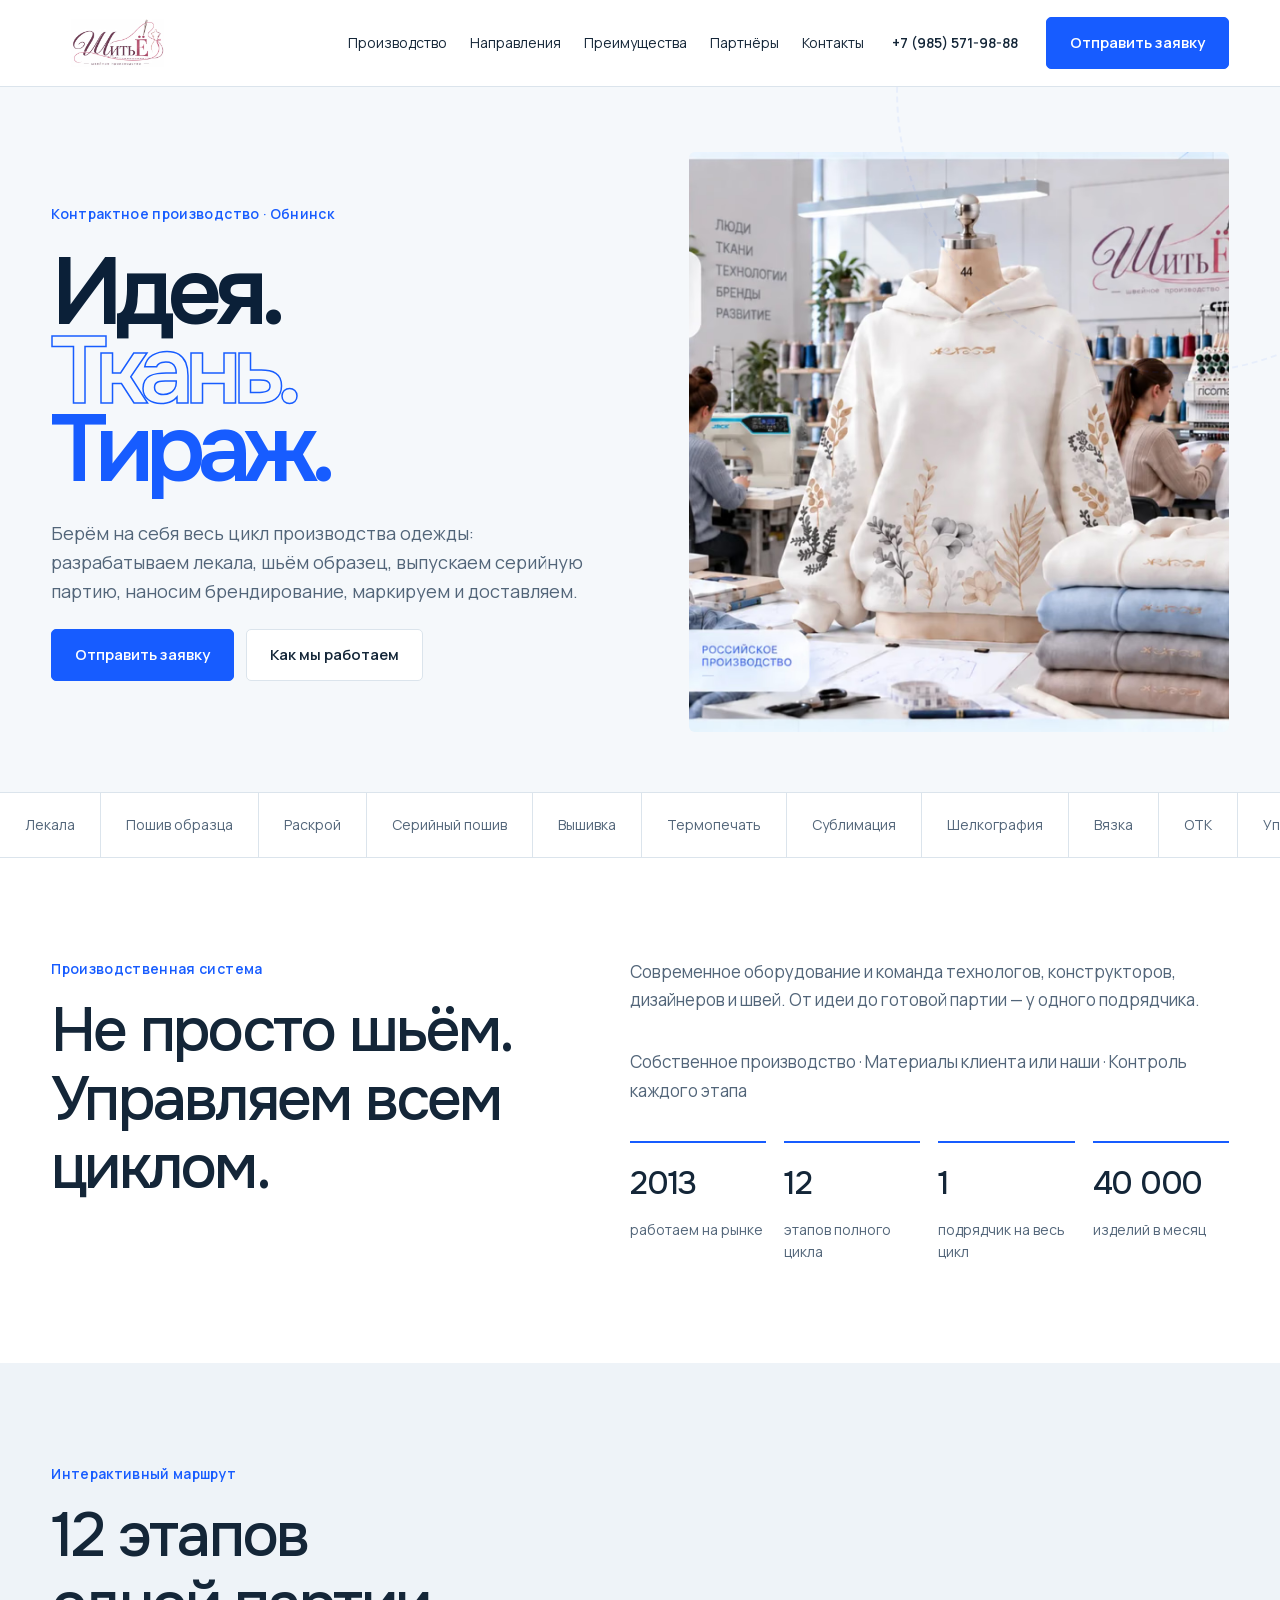
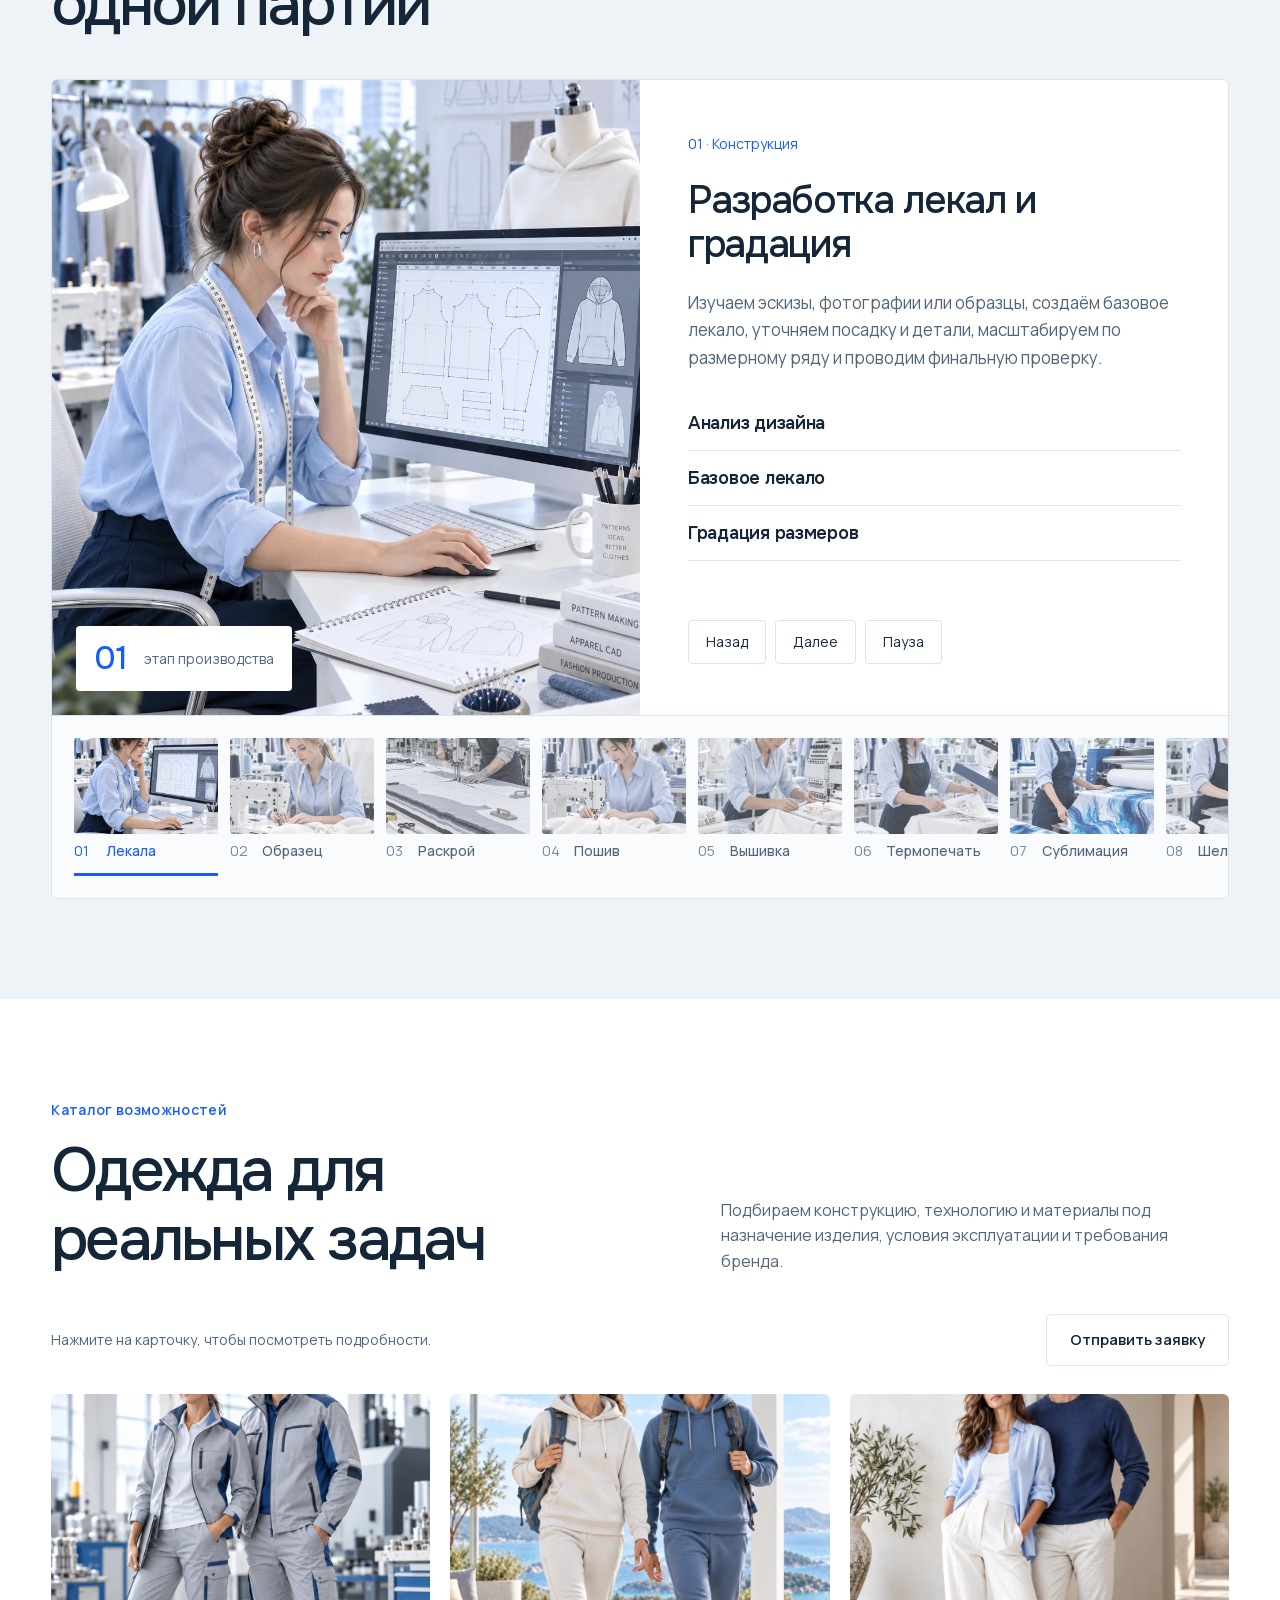
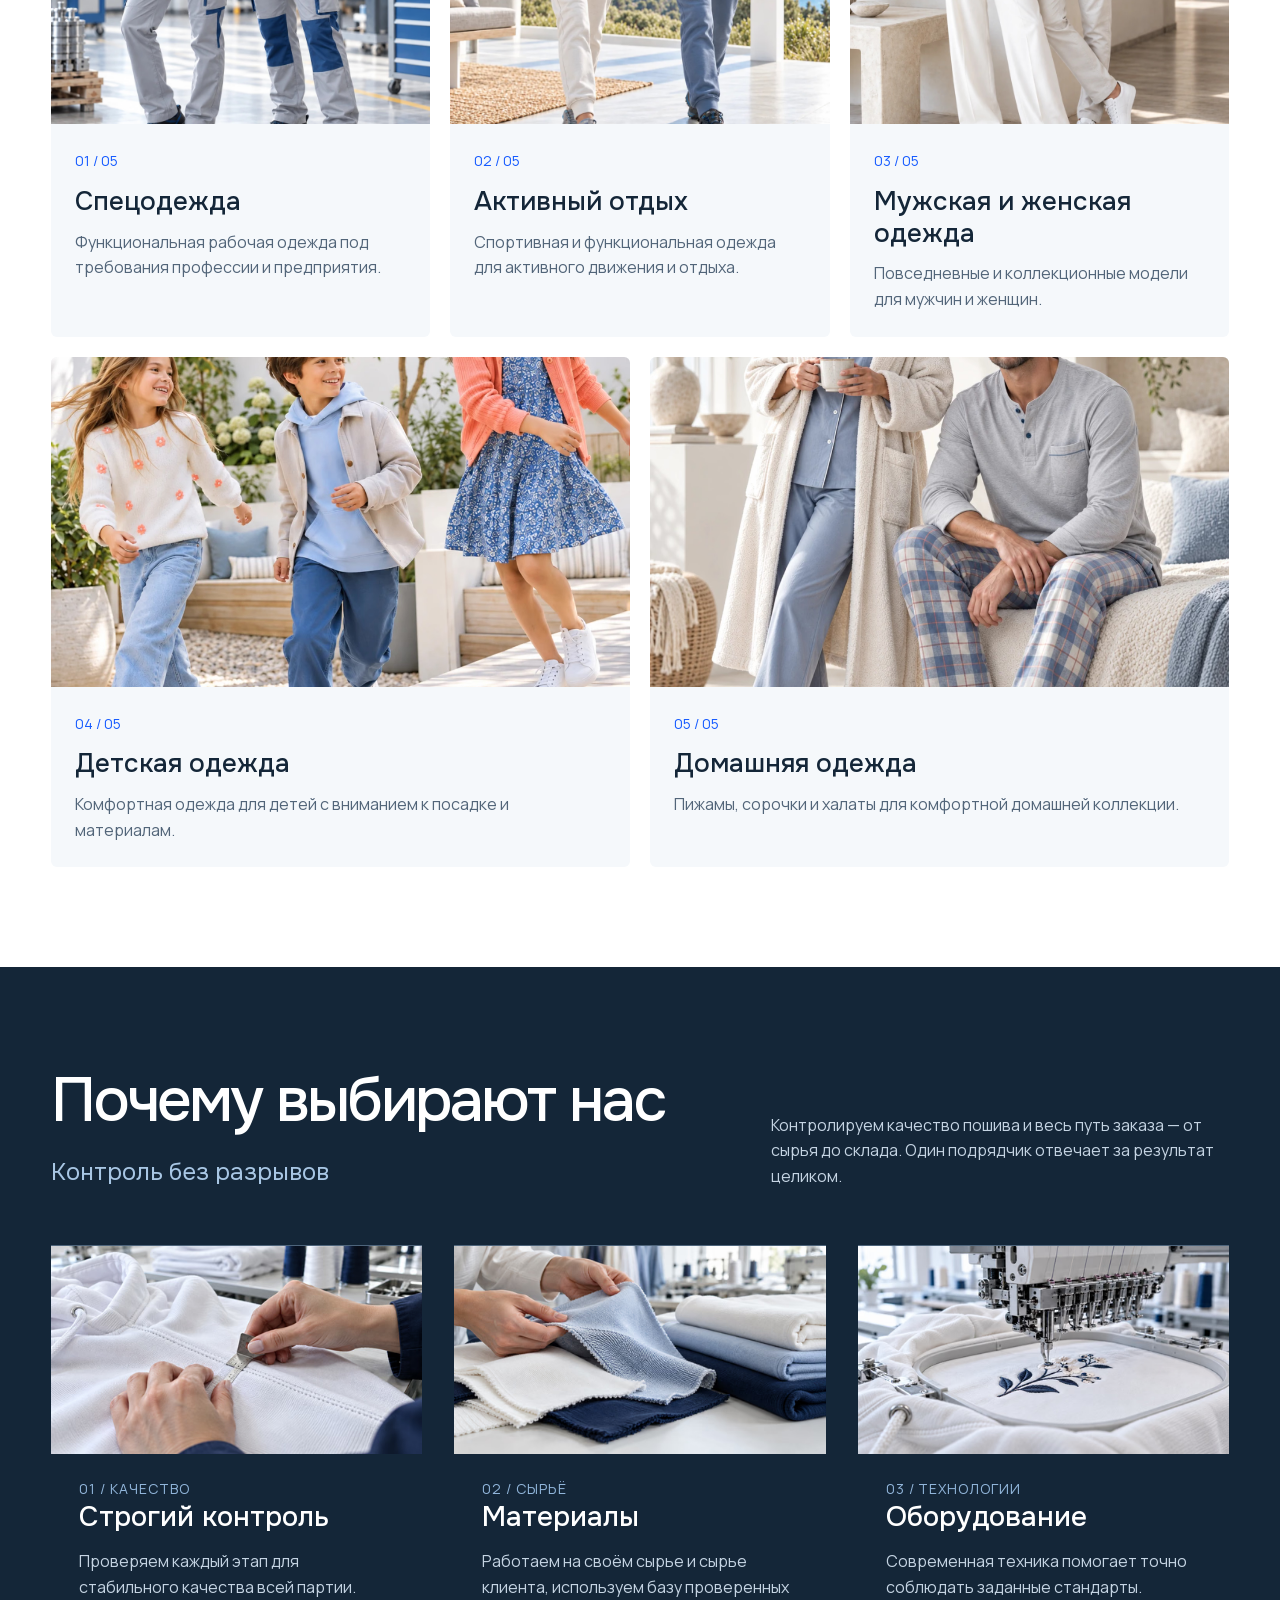
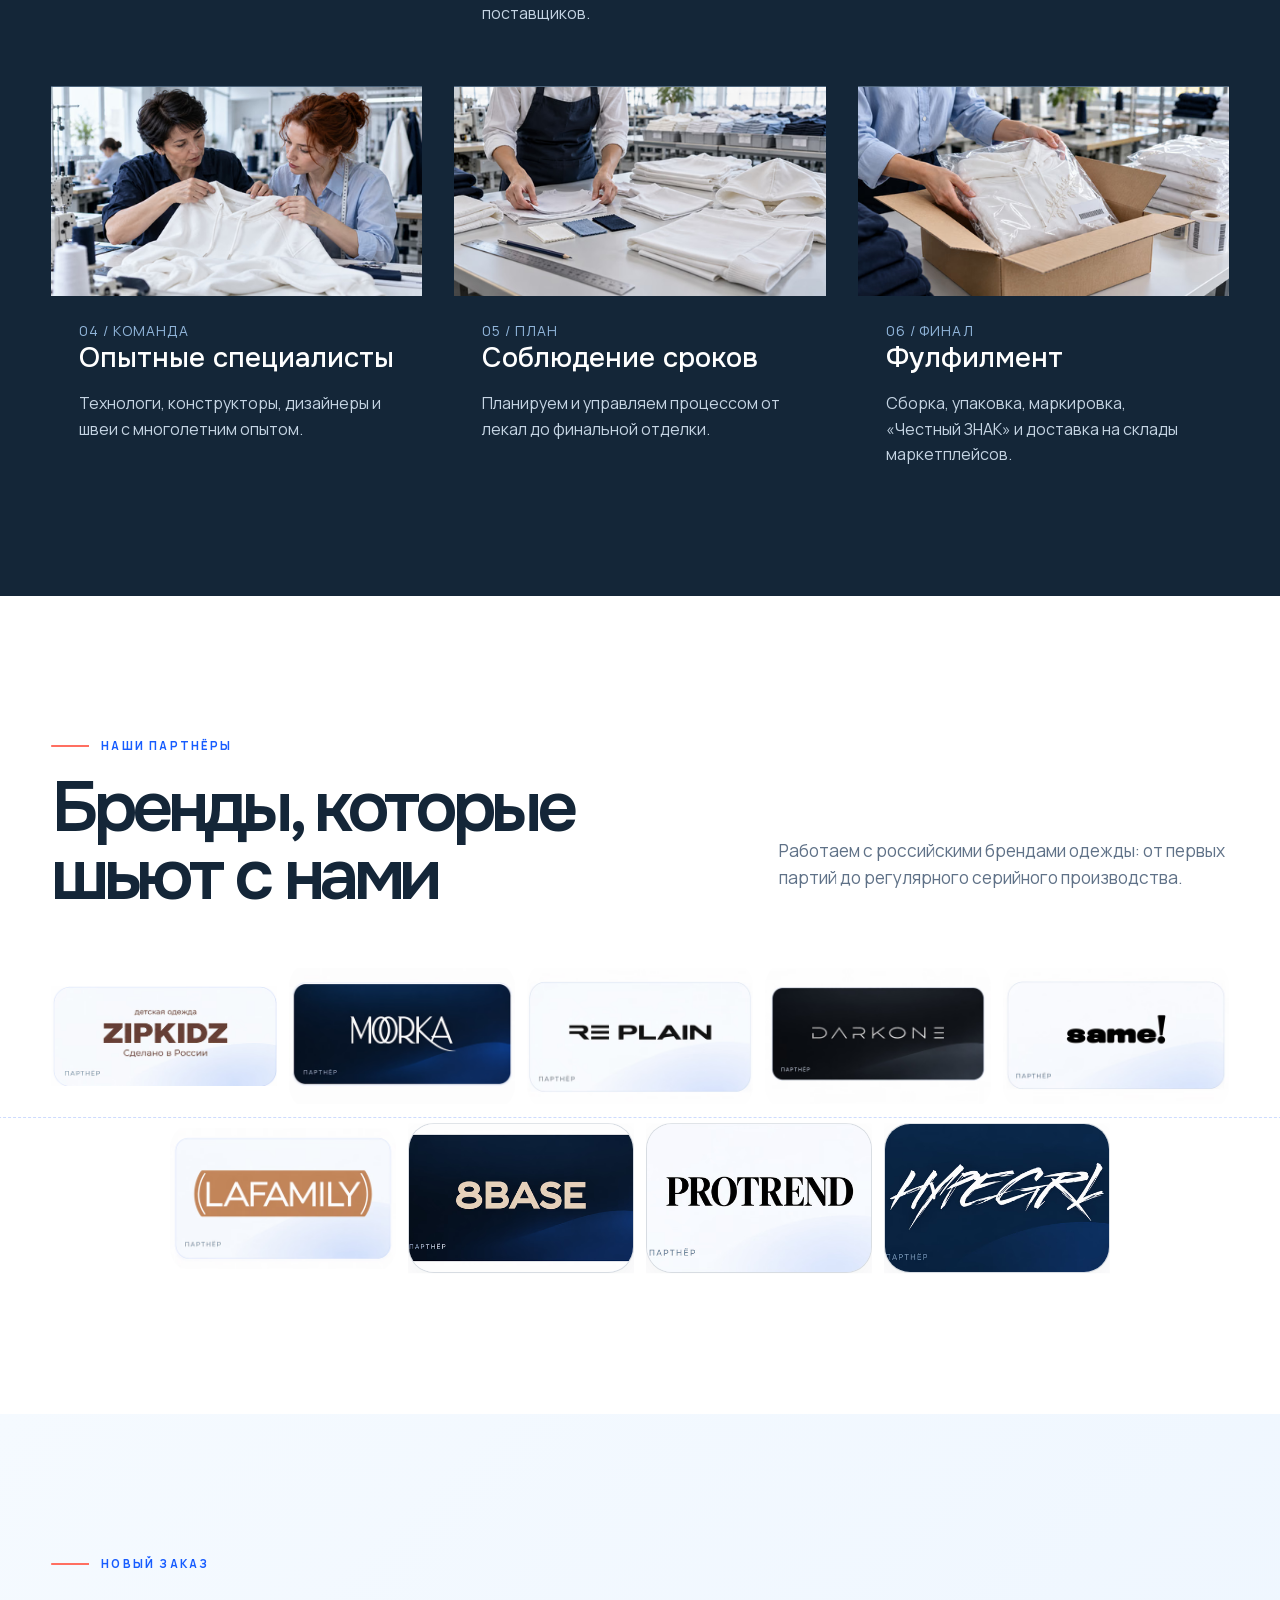
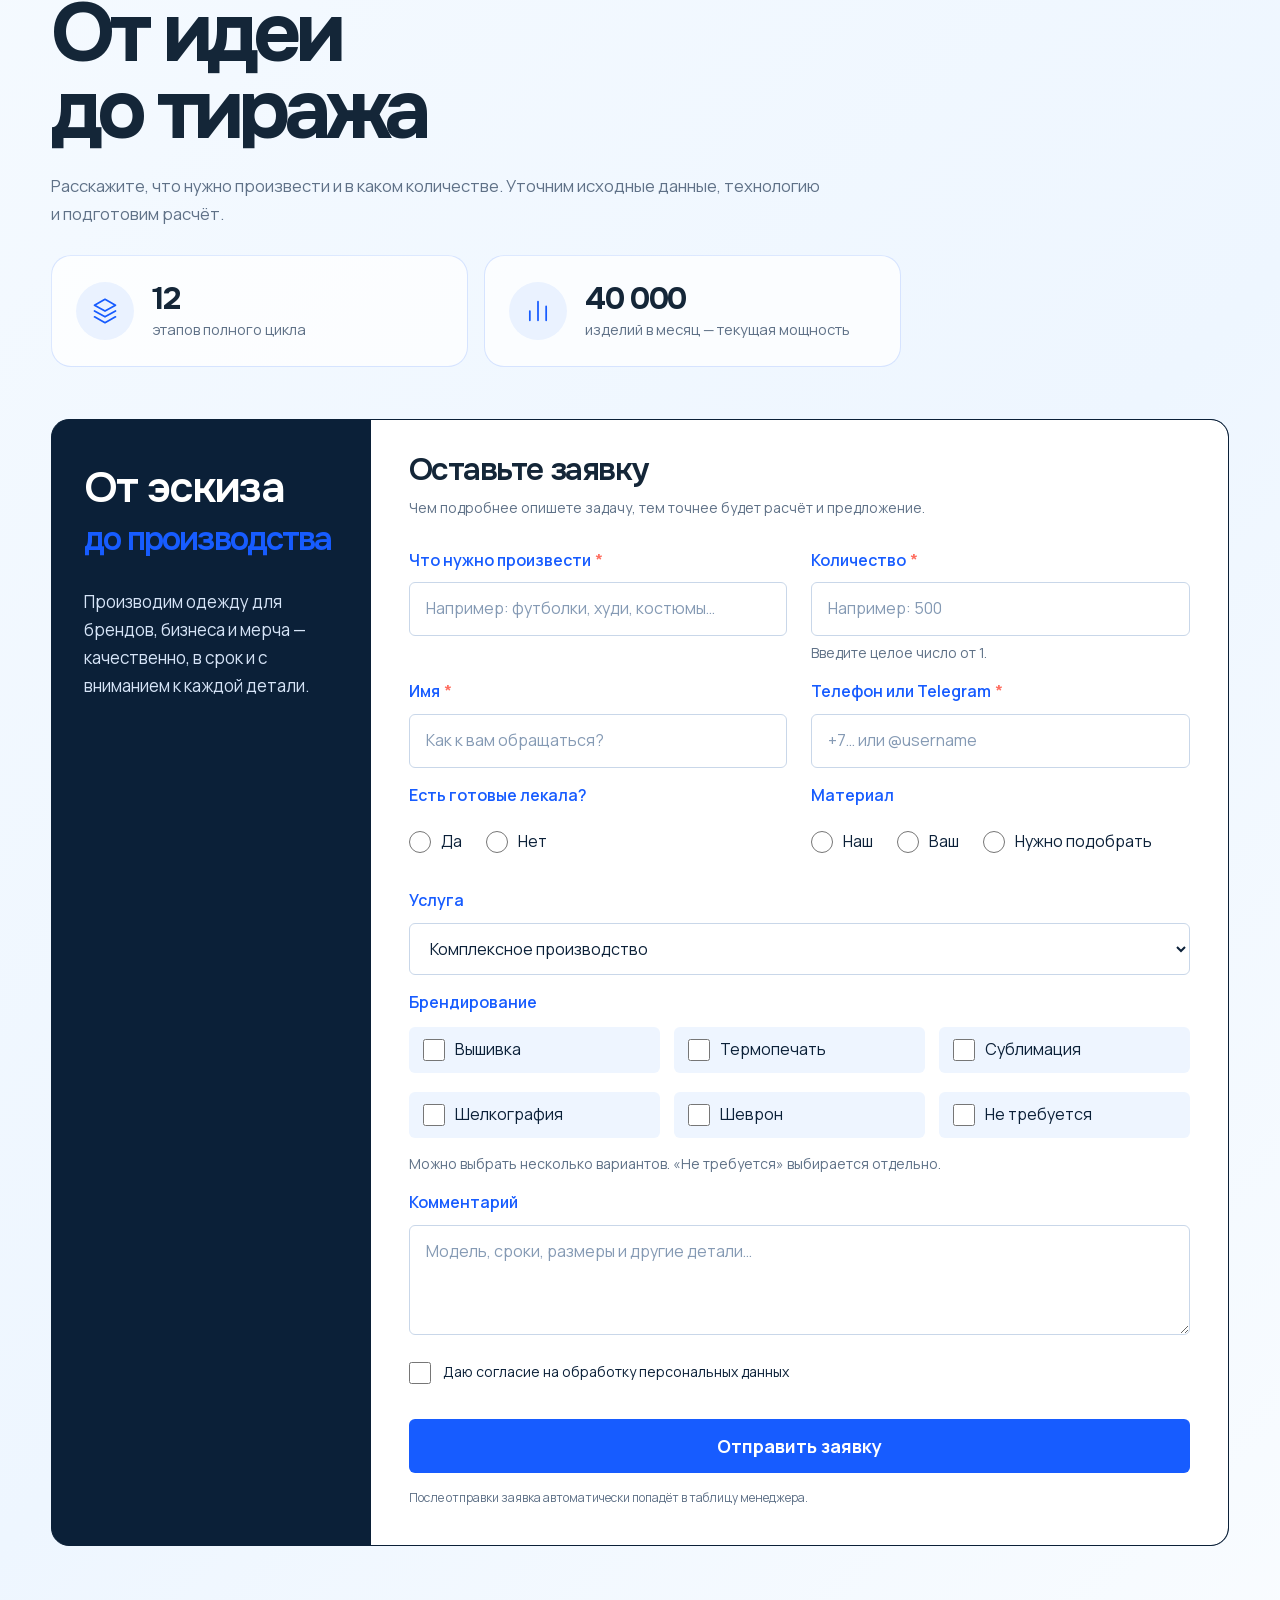
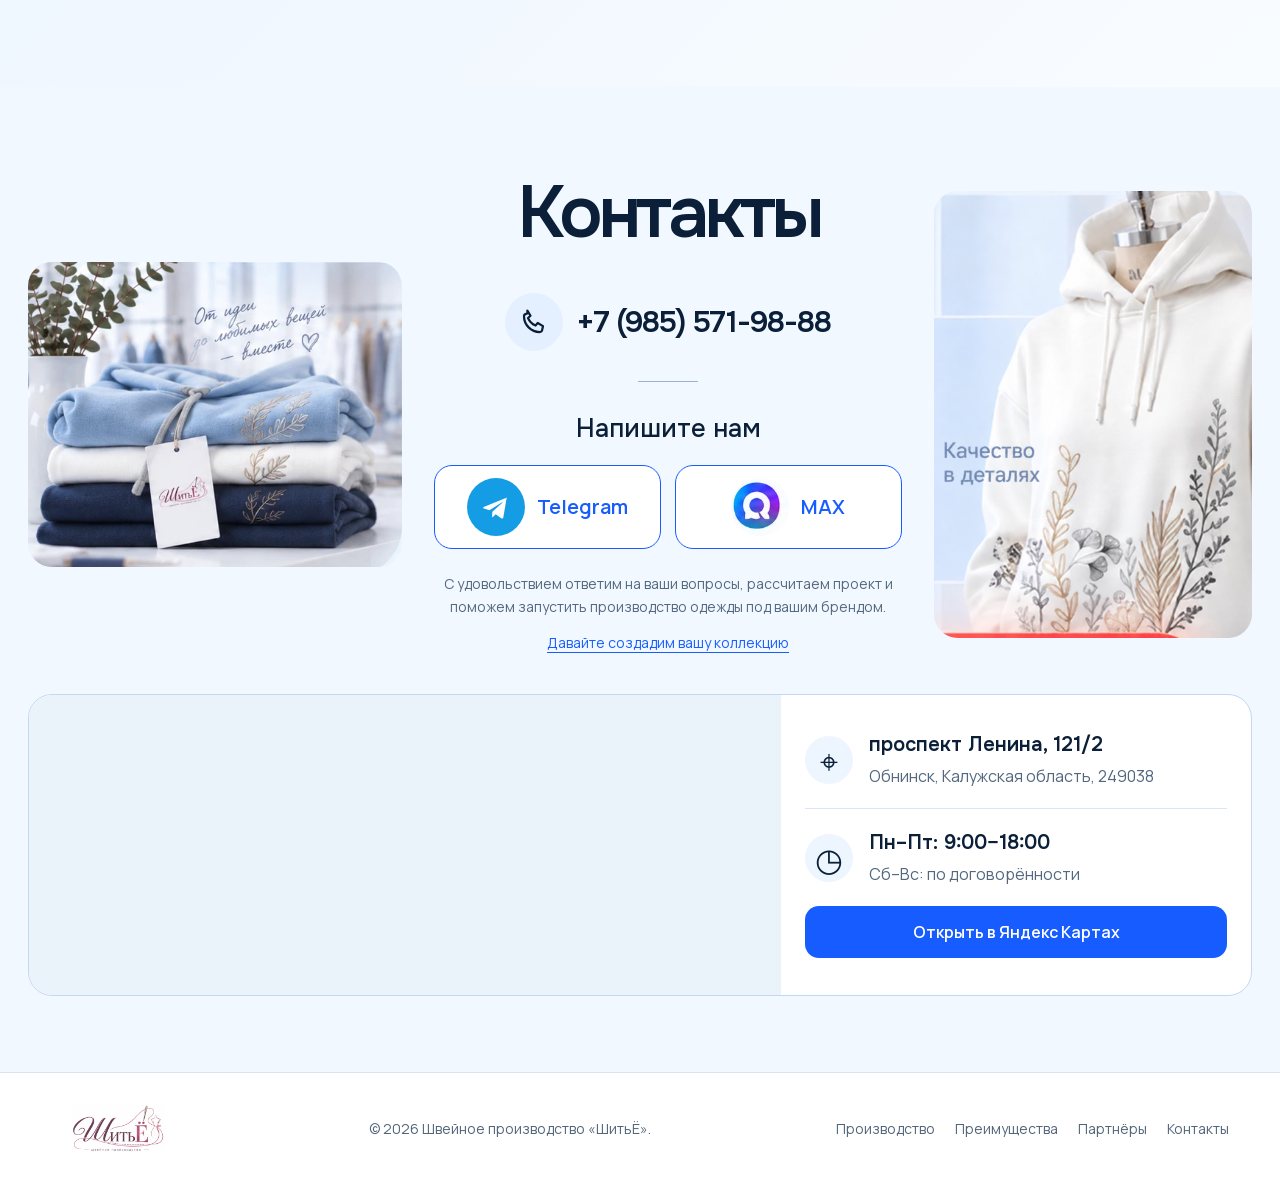
==== commit b933ce96: "Optimize Shityo image delivery and first-screen loading" ====
--- a/index.html
+++ b/index.html
@@ -4,529 +4,9 @@
   <title>ШитьЁ — производство одежды полного цикла</title>
   <meta name="description" content="Контрактное производство одежды в Обнинске: лекала, образец, серийный пошив, брендирование, маркировка и доставка.">
   <meta name="theme-color" content="#f7fbff">
-  <link rel="preconnect" href="https://fonts.googleapis.com">
-  <link rel="preconnect" href="https://fonts.gstatic.com" crossorigin>
-  <link href="https://fonts.googleapis.com/css2?family=Manrope:wght@400;500;600;700&family=Onest:wght@400;500;600;700&display=swap" rel="stylesheet">
   <link rel="icon" type="image/svg+xml" href="data:image/svg+xml,%3Csvg xmlns='http://www.w3.org/2000/svg' viewBox='0 0 64 64'%3E%3Crect width='64' height='64' rx='18' fill='%23f7fbff'/%3E%3Cpath d='M13 19h38M13 32h38M13 45h38' stroke='%23175cff' stroke-width='4' stroke-linecap='round' stroke-dasharray='7 6'/%3E%3Ccircle cx='47' cy='19' r='5' fill='%23ff6f61'/%3E%3C/svg%3E">
   
-<style>:root{--ink:#142638;--muted:#526579;--blue:#175cff;--coral:#ff6f61;--line:#dbe4ec;--paper:#f5f8fb;--pad:clamp(20px,4vw,64px)}
-*{box-sizing:border-box}
-html{scroll-behavior:smooth;scroll-padding-top:100px}
-body{margin:0;background:white;color:var(--ink);font-family:Manrope,Arial,sans-serif;font-size:16px;line-height:1.6}
-a{color:inherit;text-decoration:none}
-button,input,select,textarea{font:inherit}
-button{cursor:pointer}
-img{display:block;max-width:100%}
-svg{width:24px;height:24px}
-button:focus-visible,a:focus-visible,[role=button]:focus-visible{outline:3px solid var(--coral);outline-offset:5px}
-::selection{background:#dcecff}
-.wrap{max-width:1480px;margin:auto;padding-inline:var(--pad)}
-.section-pad{padding:100px 0}
-.label,.hero-kicker{font-size:.875rem;color:var(--blue);font-weight:600;letter-spacing:.025em}
-.section-title{font-family:Onest,Arial,sans-serif;font-size:clamp(2.5rem,4.8vw,4.5rem);line-height:1.12;letter-spacing:-.045em;font-weight:500;margin:16px 0 0}
-.section-intro{display:grid;grid-template-columns:1.2fr 1fr;gap:60px;align-items:end;margin-bottom:40px}
-.section-intro p{color:var(--muted);max-width:530px;margin:0}
-.button{display:inline-flex;align-items:center;justify-content:center;min-height:52px;padding:13px 23px;border:1px solid var(--blue);background:var(--blue);color:white;border-radius:5px;font-weight:600;font-size:.9375rem;transition:background .2s}
-.button:hover{background:#1046c4}
-.button.light{background:white;border-color:var(--line);color:var(--ink)}
-.button.coral{background:var(--blue)}
-.button:disabled{opacity:.6}
-.button svg{display:none}
-.nav{position:sticky;top:0;z-index:50;background:rgba(255,255,255,.96);backdrop-filter:blur(18px);border-bottom:1px solid var(--line)}
-.nav-shell{height:86px;display:flex;align-items:center;gap:28px}
-.brand-logo{width:133px;flex-shrink:0}
-.brand-logo img{height:48px;width:100%;object-fit:contain}
-.nav-links{display:flex;gap:23px;margin-left:auto;font-size:.875rem}
-.nav-links a:hover{color:var(--blue)}
-.nav-phone{font-size:.875rem;font-weight:600;white-space:nowrap}
-.menu{display:none;background:none;border:1px solid var(--line);border-radius:5px;padding:10px 12px}
-.hero{padding:65px 0 60px;background:var(--paper)}
-.hero-grid{display:grid;grid-template-columns:1.05fr 1fr;gap:70px;align-items:center}
-.hero-title{font-family:Onest,Arial,sans-serif;font-size:clamp(3.5rem,6.1vw,6.4rem);font-weight:500;line-height:1.07;letter-spacing:-.055em;margin:23px 0}
-.hero-title span{display:block}
-.hero-title .accent{color:var(--blue)}
-.hero-copy{color:var(--muted);font-size:1.125rem;max-width:540px;margin:24px 0}
-.hero-actions{display:flex;flex-wrap:wrap;gap:12px}
-.hero-proof{display:flex;flex-direction:column;gap:7px;margin-top:30px;font-size:.875rem;color:var(--muted)}
-.proof{display:flex;align-items:center;gap:10px}
-.proof i{height:5px;width:5px;background:var(--blue)}
-.hero-visual{position:relative;padding-bottom:55px}
-.hero-photo{height:580px;overflow:hidden;border-radius:6px}
-.hero-photo img{width:100%;height:100%;object-fit:cover}
-.float-note{position:absolute;bottom:0;right:0;width:85%;background:#142638;color:white;padding:20px 28px;display:flex;align-items:center;gap:24px;border-left:4px solid var(--coral)}
-.float-note b{font:500 2.5rem Onest,Arial,sans-serif;white-space:nowrap}
-.float-note span{font-size:.875rem;color:#dbe7f1;max-width:185px}
-.ribbon{overflow:hidden;border-block:1px solid var(--line);background:white}
-.ribbon-track{display:flex;width:max-content;animation:ribbon 55s linear infinite}
-.ribbon span{font-size:.875rem;white-space:nowrap;padding:21px 25px;border-right:1px solid var(--line);color:var(--muted)}
-@keyframes ribbon{to{transform:translateX(-50%)}}
-.facts-grid{display:grid;grid-template-columns:1fr 1.2fr;gap:80px}
-.facts-copy>p{color:var(--muted);margin:0 0 35px;font-size:1.0625rem}
-.fact-cards{display:grid;grid-template-columns:repeat(4,1fr);gap:18px}
-.fact-card{padding-top:20px;border-top:2px solid var(--blue);display:flex;flex-direction:column;gap:15px}
-.fact-card b{font:500 clamp(1.5rem,2.5vw,2.7rem) Onest,Arial,sans-serif;letter-spacing:-.04em;white-space:nowrap}
-.fact-card span{font-size:.875rem;color:var(--muted)}
-.process{background:#eef3f8}
-.process .section-intro{display:block}
-.process-lab{display:grid;grid-template-columns:1fr 1fr;gap:0;background:white;border:1px solid var(--line);border-radius:6px;overflow:hidden}
-.process-tabs{grid-column:1/-1;display:flex;position:relative;overflow-x:auto;border-bottom:1px solid var(--line);background:#f9fbfd;padding:0 15px}
-.process-tab{flex:0 0 auto;display:flex;gap:9px;align-items:center;min-height:70px;border:0;border-bottom:3px solid transparent;background:none;padding:15px;font-size:.875rem;color:var(--muted)}
-.process-tab span{font-size:.875rem;color:#7389a0}
-.process-tab strong{font-weight:500}
-.process-tab.active{border-bottom-color:var(--blue);color:var(--blue)}
-.process-tab.active span{color:var(--blue)}
-.process-media{position:relative;min-height:635px;background:#e7edf3}
-.process-image{position:absolute;inset:0;width:100%;height:100%;object-fit:cover;opacity:0;transition:opacity .4s}
-.process-image.active{opacity:1}
-.process-counter{position:absolute;bottom:24px;left:24px;background:white;padding:12px 18px;display:flex;align-items:center;gap:16px;border-radius:4px}
-.process-counter b{font:500 2rem Onest,sans-serif;color:var(--blue)}
-.process-counter span{font-size:.875rem;color:var(--muted)}
-.process-copy-card{padding:48px;display:flex;flex-direction:column;justify-content:center;min-width:0}
-.process-copy{display:none}
-.process-copy.active{display:block}
-.process-copy small{font-size:.875rem;color:var(--blue)}
-.process-copy h3{font:500 clamp(2rem,3vw,3.25rem)/1.15 Onest,Arial,sans-serif;letter-spacing:-.035em;margin:22px 0}
-.process-copy p{font-size:1.0625rem;color:var(--muted)}
-.process-copy ul{padding:0;list-style:none;margin:25px 0}
-.process-copy li{padding:14px 0;border-bottom:1px solid var(--line);font-family:Onest,Arial,sans-serif;font-size:1.125rem;font-weight:600;line-height:1.45;letter-spacing:-.015em;color:var(--ink)}
-.process-controls{display:flex;flex-wrap:wrap;gap:9px;margin-top:34px}
-.round{border:1px solid var(--line);border-radius:4px;background:white;color:var(--ink);padding:10px 17px;font-size:.875rem;min-height:44px}
-.round:hover{border-color:var(--blue);color:var(--blue)}
-.catalog-tools{display:flex;justify-content:space-between;align-items:center;gap:20px;margin-bottom:28px}
-.catalog-note{font-size:.875rem;color:var(--muted)}
-.catalog-grid{display:grid;grid-template-columns:repeat(6,1fr);gap:20px}
-.category{grid-column:span 2;background:var(--paper);cursor:pointer;border-radius:6px;overflow:hidden;transition:transform .25s}
-.category:nth-child(n+4){grid-column:span 3}
-.category:hover{transform:translateY(-5px)}
-.category>img{width:100%;height:330px;object-fit:cover}
-.category-content{padding:24px}
-.category-content small{font-size:.875rem;color:var(--blue)}
-.category-content h3{font:500 1.65rem/1.2 Onest,sans-serif;margin:12px 0}
-.category-content p{font-size:1rem;color:var(--muted);margin:0}
-.category-dialog{padding:0;border:1px solid var(--line);border-radius:8px;width:min(1000px,calc(100% - 32px));max-height:90svh;overflow:auto;color:var(--ink)}
-dialog::backdrop{background:#14263899;backdrop-filter:blur(6px)}
-.dialog-grid{display:grid;grid-template-columns:1fr 1fr}
-.dialog-image{width:100%;height:100%;min-height:450px;object-fit:cover}
-.dialog-copy{padding:50px 40px}
-.dialog-copy small{color:var(--blue);font-size:.875rem}
-.dialog-copy h3{font:500 2.5rem/1.15 Onest,sans-serif}
-.dialog-copy p{color:var(--muted);margin-bottom:30px}
-.dialog-close{position:absolute;right:12px;top:12px;width:44px;height:44px;border:1px solid var(--line);border-radius:50%;background:white;font-size:1.6rem}
-.quality{background:#142638;color:white}
-.quality-head{display:grid;grid-template-columns:1.4fr 1fr;gap:80px;margin-bottom:55px;align-items:end}
-.quality h2{margin:0;max-width:780px}
-.quality-subtitle{font:400 1.5rem/1.4 Onest,sans-serif;color:#a8c6e4;margin:20px 0 0}
-.quality-head>p{color:#c5d4e3;margin:0}
-.quality-grid{display:grid;grid-template-columns:repeat(3,1fr);gap:32px}
-.quality-card{padding:24px 0 10px;border-top:1px solid #4d647b;display:flex;flex-direction:column;gap:30px}
-.quality-card>span{font-size:.875rem;color:#91b5da;letter-spacing:.07em}
-.quality-card h3{font:500 1.75rem/1.2 Onest,sans-serif;margin:0 0 15px}
-.quality-card p{color:#c5d4e3;font-size:1rem;margin:0;max-width:370px}
-.partner-name{font-size:2rem}
-footer{border-top:1px solid var(--line);padding:32px 0}
-.footer-inner{display:flex;align-items:center;justify-content:space-between;gap:30px}
-.footer-inner small{font-size:.875rem;color:var(--muted)}
-.footer-links{display:flex;gap:20px;font-size:.875rem;color:var(--muted)}
-.reveal{opacity:0;transform:translateY(18px);transition:opacity .6s,transform .6s}
-.reveal.visible{opacity:1;transform:none}
-@media(max-width:1200px){.nav-phone{display:none}
-.nav-shell{gap:20px}
-.nav-links{gap:16px}
-.hero-grid{gap:35px}
-.hero-photo{height:520px}
-.facts-grid{grid-template-columns:1fr;gap:35px}
-.fact-cards{gap:30px}
-.process-copy-card{padding:32px}}
-@media(max-width:950px){.nav-links{display:none;position:absolute;top:86px;left:0;right:0;padding:25px var(--pad);background:white;border-bottom:1px solid var(--line);flex-direction:column;font-size:1rem}
-.nav-links.open{display:flex}
-.nav-shell>.button{margin-left:auto}
-.menu{display:block}
-.hero-title{font-size:3.7rem}
-.hero-grid{gap:25px}
-.hero-photo{height:470px}
-.float-note{width:95%;padding:18px;gap:15px}
-.float-note b{font-size:2rem}
-.process-media{min-height:570px}
-.process-copy h3{font-size:2rem}
-.quality-head{gap:35px}
-.quality-grid{grid-template-columns:repeat(2,1fr)}
-.section-intro{gap:30px}
-.footer-links{display:none}}
-@media(max-width:650px){html{scroll-padding-top:85px}
-.nav-shell{height:74px;gap:10px}
-.nav-links{top:74px}
-.brand-logo{width:102px}
-.nav-shell>.button{padding:10px 12px;min-height:44px;font-size:.875rem}
-.menu{font-size:.875rem;padding:10px}
-.hero{padding:35px 0 40px}
-.hero-grid{grid-template-columns:1fr;gap:30px}
-.hero-title{font-size:clamp(2.9rem,11vw,4.5rem)}
-.hero-copy{font-size:1rem}
-.hero-photo{height:440px}
-.float-note{width:90%}
-.hero-visual{padding-bottom:55px}
-.hero-proof{margin-top:22px}
-.section-pad{padding:65px 0}
-.section-title{font-size:2.5rem}
-.section-intro{grid-template-columns:1fr;gap:24px}
-.fact-cards{grid-template-columns:1fr 1fr;gap:25px}
-.fact-card b{font-size:2.2rem}
-.process-lab{grid-template-columns:1fr}
-.process-tabs{padding:0 5px}
-.process-tab{min-height:60px;padding:12px}
-.process-media{min-height:480px}
-.process-copy-card{padding:28px 24px;min-height:380px}
-.process-copy h3{font-size:2.1rem}
-.process-copy p{font-size:1rem}
-.catalog-grid{grid-template-columns:1fr}
-.category:nth-child(n){grid-column:auto}
-.category>img{height:330px}
-.catalog-tools{align-items:flex-start;flex-direction:column}
-.quality-head{grid-template-columns:1fr;gap:26px}
-.quality-grid{grid-template-columns:1fr;gap:22px}
-.quality h2{font-size:2.45rem}
-.quality-subtitle{font-size:1.25rem}
-.quality-card{gap:20px}
-.dialog-grid{grid-template-columns:1fr}
-.dialog-image{min-height:0;height:280px}
-.dialog-copy{padding:28px 24px}
-.dialog-copy h3{font-size:2rem}
-.footer-inner{flex-direction:column;align-items:flex-start;gap:18px}
-.ribbon span{padding:16px 20px}}
-@media(prefers-reduced-motion:reduce){html{scroll-behavior:auto}
-*,*::before,*::after{animation:none!important;transition:none!important}
-.reveal{opacity:1;transform:none}}</style><noscript><style>.reveal{opacity:1;transform:none}</style></noscript><style id="restored-reference-blocks">:is(#partners,#order,#contacts){
-      --paper:#f7fbff;--white:#fff;--pearl:#edf4fb;--mist:#dcecff;--ink:#0b2038;
-      --muted:#5f7187;--blue:#175cff;--blue2:#55a8ff;--coral:#ff6f61;--mint:#bff4e4;
-      --line:rgba(11,32,56,.14);--shadow:0 24px 70px rgba(29,83,143,.13);
-      --ease:cubic-bezier(.2,.8,.2,1);--pad:clamp(18px,4vw,72px);--max:1560px;
-    }
-:is(#partners,#order,#contacts) .wrap,:is(#partners,#order,#contacts).wrap{width:min(var(--max),100%);margin:auto;padding-inline:var(--pad)}
-:is(#partners,#order,#contacts) .button,:is(#partners,#order,#contacts).button{--mx:0px;--my:0px;min-height:52px;display:inline-flex;align-items:center;justify-content:center;gap:11px;padding:0 23px;border:1px solid transparent;border-radius:999px;background:var(--blue);color:#fff;text-transform:uppercase;letter-spacing:.09em;font-size:.75rem;font-weight:700;cursor:pointer;transform:translate(var(--mx),var(--my));transition:background .25s,color .25s,border-color .25s,box-shadow .25s}
-:is(#partners,#order,#contacts) .button::after,:is(#partners,#order,#contacts).button::after{content:'↗';font-size:1rem}
-:is(#partners,#order,#contacts) .button:hover,:is(#partners,#order,#contacts).button:hover{background:#094be5;box-shadow:0 13px 28px rgba(23,92,255,.24)}
-:is(#partners,#order,#contacts) .button.light,:is(#partners,#order,#contacts).button.light{background:#fff;color:var(--ink);border-color:var(--line)}
-:is(#partners,#order,#contacts) .button.coral,:is(#partners,#order,#contacts).button.coral{background:var(--coral)}
-:is(#partners,#order,#contacts) .button:disabled,:is(#partners,#order,#contacts).button:disabled{opacity:.58;cursor:wait}
-:is(#partners,#order,#contacts) .label,:is(#partners,#order,#contacts).label{font-size:.72rem;text-transform:uppercase;letter-spacing:.19em;font-weight:700;color:var(--blue);display:flex;align-items:center;gap:12px}
-:is(#partners,#order,#contacts) .label::before,:is(#partners,#order,#contacts).label::before{content:'';width:38px;height:2px;background:var(--coral)}
-@keyframes orbit{to{transform:rotate(360deg)}}
-:is(#partners,#order,#contacts) .section-pad,:is(#partners,#order,#contacts).section-pad{padding:clamp(90px,11vw,170px) 0}
-:is(#partners,#order,#contacts) .section-title,:is(#partners,#order,#contacts).section-title{font-family:Onest,sans-serif;font-size:clamp(2.6rem,5.6vw,6.2rem);font-weight:600;line-height:.95;letter-spacing:-.075em;margin:18px 0 0}
-:is(#partners,#order,#contacts) .reveal,:is(#partners,#order,#contacts).reveal{opacity:0;transform:translateY(32px);clip-path:inset(0 0 18% 0);transition:opacity .8s var(--ease),transform .8s var(--ease),clip-path .9s var(--ease)}
-:is(#partners,#order,#contacts) .reveal.visible,:is(#partners,#order,#contacts).reveal.visible{opacity:1;transform:none;clip-path:inset(0)}
-:is(#partners,#order,#contacts) .dialog-copy .button,:is(#partners,#order,#contacts).dialog-copy .button{align-self:flex-start}
-:is(#partners,#order,#contacts) .quality .wrap,:is(#partners,#order,#contacts).quality .wrap{position:relative}
-:is(#partners,#order,#contacts) .quality .label,:is(#partners,#order,#contacts).quality .label{color:#d8e8ff}
-:is(#partners,#order,#contacts) .quality .label::before,:is(#partners,#order,#contacts).quality .label::before{background:var(--coral)}
-:is(#partners,#order,#contacts) .partners,:is(#partners,#order,#contacts).partners{background:#fff;overflow:hidden}
-:is(#partners,#order,#contacts) .partners-head,:is(#partners,#order,#contacts).partners-head{display:grid;grid-template-columns:1fr .72fr;gap:8vw;align-items:end;margin-bottom:52px}
-:is(#partners,#order,#contacts) .partners-head p,:is(#partners,#order,#contacts).partners-head p{color:var(--muted);font-size:1.08rem;max-width:560px;margin-left:auto}
-:is(#partners,#order,#contacts) .partners-grid,:is(#partners,#order,#contacts).partners-grid{position:relative;display:grid;grid-template-columns:repeat(10,minmax(0,1fr));grid-auto-rows:150px;gap:12px}
-:is(#partners,#order,#contacts) .partners-grid>.partner-card,:is(#partners,#order,#contacts).partners-grid>.partner-card{grid-column:span 2}
-:is(#partners,#order,#contacts) .partners-grid>.partner-card:nth-child(6),:is(#partners,#order,#contacts).partners-grid>.partner-card:nth-child(6){grid-column:2 / span 2}
-:is(#partners,#order,#contacts) .partners-grid::before,:is(#partners,#order,#contacts).partners-grid::before{content:'';position:absolute;left:-12vw;right:-12vw;top:50%;border-top:1px dashed rgba(23,92,255,.22);z-index:0}
-:is(#partners,#order,#contacts) .partner-card,:is(#partners,#order,#contacts).partner-card{position:relative;z-index:1;min-height:148px;display:flex;align-items:center;justify-content:center;padding:22px;border:1px solid var(--line);border-radius:26px;background:#f9fbfe;color:var(--ink);overflow:hidden;box-shadow:0 12px 36px rgba(11,32,56,.06);transition:transform .35s var(--ease),box-shadow .35s,border-color .35s}
-:is(#partners,#order,#contacts) .partner-card::before,:is(#partners,#order,#contacts).partner-card::before{content:'';position:absolute;inset:auto -35% -75% 25%;height:120%;border-radius:50%;background:radial-gradient(circle,rgba(23,92,255,.12),transparent 68%);transition:transform .5s var(--ease)}
-:is(#partners,#order,#contacts) .partner-card::after,:is(#partners,#order,#contacts).partner-card::after{content:'партнёр';position:absolute;left:16px;bottom:12px;font-size:.58rem;text-transform:uppercase;letter-spacing:.18em;color:#8394a6}
-:is(#partners,#order,#contacts) .partner-card:hover,:is(#partners,#order,#contacts).partner-card:hover{transform:translateY(-7px);border-color:rgba(23,92,255,.25);box-shadow:0 18px 50px rgba(11,32,56,.11)}
-:is(#partners,#order,#contacts) .partner-card:hover::before,:is(#partners,#order,#contacts).partner-card:hover::before{transform:translate(-12%,-12%) scale(1.15)}
-:is(#partners,#order,#contacts) .partner-card.dark,:is(#partners,#order,#contacts).partner-card.dark{background:#0b2038;color:#fff;border-color:#0b2038}
-:is(#partners,#order,#contacts) .partner-card.dark::after,:is(#partners,#order,#contacts).partner-card.dark::after{color:#91a8c1}
-:is(#partners,#order,#contacts) .partner-card.logo-card,:is(#partners,#order,#contacts).partner-card.logo-card{padding:0}
-:is(#partners,#order,#contacts) .partner-card.logo-card::after,:is(#partners,#order,#contacts).partner-card.logo-card::after{display:none}
-:is(#partners,#order,#contacts) .partner-logo,:is(#partners,#order,#contacts).partner-logo{position:relative;z-index:1;width:100%;height:148px;max-width:100%;max-height:148px;object-fit:contain;transform:scale(1.16);transform-origin:center}
-:is(#partners,#order,#contacts) .partner-card.brand-card,:is(#partners,#order,#contacts).partner-card.brand-card{padding:0;border:0;background:transparent;box-shadow:none}
-:is(#partners,#order,#contacts) .partner-card.brand-card::before,:is(#partners,#order,#contacts).partner-card.brand-card::before,:is(#partners,#order,#contacts) .partner-card.brand-card::after,:is(#partners,#order,#contacts).partner-card.brand-card::after{display:none}
-:is(#partners,#order,#contacts) .brand-card-image,:is(#partners,#order,#contacts).brand-card-image{position:relative;z-index:1;display:block;width:100%;height:148px;max-width:100%;max-height:148px;object-fit:contain}
-:is(#partners,#order,#contacts) .partner-card.brand-card:hover,:is(#partners,#order,#contacts).partner-card.brand-card:hover{box-shadow:0 18px 50px rgba(11,32,56,.11)}
-:is(#partners,#order,#contacts) .contact,:is(#partners,#order,#contacts).contact{background:linear-gradient(145deg,#dceeff 0%,#f9fcff 48%,#d7f7ee 100%);overflow:hidden}
-:is(#partners,#order,#contacts) .contact::before,:is(#partners,#order,#contacts).contact::before{content:'';position:absolute;width:560px;height:560px;border:2px dashed rgba(23,92,255,.2);border-radius:50%;right:-180px;top:-190px;animation:orbit 34s linear infinite}
-:is(#partners,#order,#contacts) .contact-grid,:is(#partners,#order,#contacts).contact-grid{display:grid;grid-template-columns:.85fr 1.15fr;gap:7vw;align-items:center}
-:is(#partners,#order,#contacts) .contact h2,:is(#partners,#order,#contacts).contact h2{font-family:Onest,sans-serif;font-size:clamp(2.8rem,5.3vw,6rem);line-height:.92;letter-spacing:-.075em;margin:18px 0 26px}
-:is(#partners,#order,#contacts) .contact-copy,:is(#partners,#order,#contacts).contact-copy{color:var(--muted);font-size:1.08rem;max-width:560px}
-:is(#partners,#order,#contacts) .form,:is(#partners,#order,#contacts).form{position:relative;background:rgba(255,255,255,.92);backdrop-filter:blur(16px);border:1px solid rgba(255,255,255,.95);border-radius:34px;padding:clamp(25px,4vw,58px);box-shadow:var(--shadow)}
-:is(#partners,#order,#contacts) .form::before,:is(#partners,#order,#contacts).form::before{content:'Заявка';position:absolute;right:25px;top:20px;color:rgba(23,92,255,.08);font-family:Onest,sans-serif;font-weight:700;font-size:4rem;line-height:1}
-:is(#partners,#order,#contacts) .form-grid,:is(#partners,#order,#contacts).form-grid{position:relative;display:grid;grid-template-columns:1fr 1fr;gap:20px}
-:is(#partners,#order,#contacts) .field.full,:is(#partners,#order,#contacts).field.full{grid-column:1/-1}
-:is(#partners,#order,#contacts) .field label,:is(#partners,#order,#contacts).field label{display:block;font-size:.7rem;text-transform:uppercase;letter-spacing:.11em;color:#61758c;font-weight:700;margin-bottom:7px}
-:is(#partners,#order,#contacts) .field input,:is(#partners,#order,#contacts).field input,:is(#partners,#order,#contacts) .field select,:is(#partners,#order,#contacts).field select,:is(#partners,#order,#contacts) .field textarea,:is(#partners,#order,#contacts).field textarea{width:100%;border:0;border-bottom:1px solid #9db0c4;background:transparent;border-radius:0;padding:12px 0;outline:none;color:var(--ink)}
-:is(#partners,#order,#contacts) .field input:focus,:is(#partners,#order,#contacts).field input:focus,:is(#partners,#order,#contacts) .field select:focus,:is(#partners,#order,#contacts).field select:focus,:is(#partners,#order,#contacts) .field textarea:focus,:is(#partners,#order,#contacts).field textarea:focus{border-color:var(--blue)}
-:is(#partners,#order,#contacts) .field input[aria-invalid="true"],:is(#partners,#order,#contacts).field input[aria-invalid="true"]{border-color:#a62b3e}
-:is(#partners,#order,#contacts) .field textarea,:is(#partners,#order,#contacts).field textarea{min-height:90px;resize:vertical}
-:is(#partners,#order,#contacts) .field small,:is(#partners,#order,#contacts).field small{display:block;color:var(--muted);font-size:.72rem;margin-top:6px}
-:is(#partners,#order,#contacts) .field .field-error,:is(#partners,#order,#contacts).field .field-error{min-height:1.15em;color:#a62b3e}
-:is(#partners,#order,#contacts) .choice-field,:is(#partners,#order,#contacts).choice-field{min-width:0;margin:0;padding:0;border:0}
-:is(#partners,#order,#contacts) .choice-field legend,:is(#partners,#order,#contacts).choice-field legend{display:block;width:100%;font-size:.7rem;text-transform:uppercase;letter-spacing:.11em;color:#61758c;font-weight:700;margin-bottom:10px}
-:is(#partners,#order,#contacts) .choice-options,:is(#partners,#order,#contacts).choice-options{display:flex;flex-wrap:wrap;gap:9px}
-:is(#partners,#order,#contacts) .choice-option,:is(#partners,#order,#contacts).choice-option{position:relative;display:block;cursor:pointer}
-:is(#partners,#order,#contacts) .choice-option input,:is(#partners,#order,#contacts).choice-option input{position:absolute;inline-size:1px;block-size:1px;opacity:0;pointer-events:none}
-:is(#partners,#order,#contacts) .choice-option span,:is(#partners,#order,#contacts).choice-option span{min-height:44px;display:flex;align-items:center;justify-content:center;padding:10px 16px;border:1px solid #c7d3df;border-radius:13px;background:rgba(255,255,255,.7);color:var(--ink);font-size:.9rem;font-weight:650;transition:border-color .2s,background .2s,color .2s,box-shadow .2s,transform .2s}
-:is(#partners,#order,#contacts) .choice-option:hover span,:is(#partners,#order,#contacts).choice-option:hover span{border-color:#8da7c1;transform:translateY(-1px)}
-:is(#partners,#order,#contacts) .choice-option input:checked+span,:is(#partners,#order,#contacts).choice-option input:checked+span{border-color:var(--coral);background:rgba(255,91,94,.09);color:#d63d45;box-shadow:0 0 0 1px var(--coral)}
-:is(#partners,#order,#contacts) .choice-option input:focus-visible+span,:is(#partners,#order,#contacts).choice-option input:focus-visible+span{outline:3px solid rgba(23,92,255,.25);outline-offset:2px}
-:is(#partners,#order,#contacts) .choice-field.invalid .choice-options,:is(#partners,#order,#contacts).choice-field.invalid .choice-options{border-radius:15px;box-shadow:0 0 0 2px rgba(166,43,62,.18)}
-:is(#partners,#order,#contacts) .consent-field,:is(#partners,#order,#contacts).consent-field{margin-top:2px}
-:is(#partners,#order,#contacts) .consent-label,:is(#partners,#order,#contacts).consent-label{display:flex;align-items:flex-start;gap:11px;cursor:pointer;color:var(--ink);font-size:.86rem;line-height:1.45}
-:is(#partners,#order,#contacts) .consent-label input,:is(#partners,#order,#contacts).consent-label input{inline-size:18px;block-size:18px;flex:0 0 auto;margin:2px 0 0;accent-color:var(--blue)}
-:is(#partners,#order,#contacts) .consent-label input:focus-visible,:is(#partners,#order,#contacts).consent-label input:focus-visible{outline:3px solid rgba(23,92,255,.25);outline-offset:3px}
-:is(#partners,#order,#contacts) .consent-field.invalid .consent-label,:is(#partners,#order,#contacts).consent-field.invalid .consent-label{color:#a62b3e}
-:is(#partners,#order,#contacts) .consent-field .field-error,:is(#partners,#order,#contacts).consent-field .field-error{display:block;min-height:1.15em;color:#a62b3e;font-size:.72rem;margin:6px 0 0 29px}
-:is(#partners,#order,#contacts) .form .button,:is(#partners,#order,#contacts).form .button{width:100%;margin-top:24px}
-:is(#partners,#order,#contacts) .form-status,:is(#partners,#order,#contacts).form-status{display:block;color:var(--muted);font-size:.75rem;margin-top:13px;min-height:23px}
-:is(#partners,#order,#contacts) .order-facts,:is(#partners,#order,#contacts).order-facts{display:grid;grid-template-columns:1fr 1fr;gap:10px;margin-top:34px}
-:is(#partners,#order,#contacts) .order-fact,:is(#partners,#order,#contacts).order-fact{min-height:105px;display:flex;flex-direction:column;justify-content:space-between;padding:17px;border:1px solid rgba(23,92,255,.14);border-radius:20px;background:rgba(255,255,255,.55)}
-:is(#partners,#order,#contacts) .order-fact b,:is(#partners,#order,#contacts).order-fact b{font-family:Onest,sans-serif;font-size:1.65rem;letter-spacing:-.05em}
-:is(#partners,#order,#contacts) .order-fact span,:is(#partners,#order,#contacts).order-fact span{color:var(--muted);font-size:.82rem}
-:is(#partners,#order,#contacts) .contacts-section,:is(#partners,#order,#contacts).contacts-section{position:relative;padding:clamp(110px,10vw,160px) 0 90px;background:linear-gradient(180deg,#f9fcff 0%,#edf6ff 58%,#f8fbff 100%);overflow:hidden;isolation:isolate}
-:is(#partners,#order,#contacts) .contacts-section::before,:is(#partners,#order,#contacts).contacts-section::before{content:'';position:absolute;inset:0;z-index:-2;background-image:linear-gradient(rgba(23,92,255,.055) 1px,transparent 1px),linear-gradient(90deg,rgba(23,92,255,.055) 1px,transparent 1px);background-size:52px 52px;mask-image:linear-gradient(to bottom,#000 0%,#000 72%,transparent 100%)}
-:is(#partners,#order,#contacts) .contacts-section::after,:is(#partners,#order,#contacts).contacts-section::after{content:'';position:absolute;z-index:-2;width:470px;height:470px;border:2px solid rgba(23,92,255,.14);border-radius:48% 52% 42% 58%;right:-120px;top:90px;transform:rotate(-18deg)}
-:is(#partners,#order,#contacts) .contacts-content,:is(#partners,#order,#contacts).contacts-content{position:relative;z-index:2}
-:is(#partners,#order,#contacts) .contacts-head,:is(#partners,#order,#contacts).contacts-head{text-align:center;max-width:900px;margin:0 auto 44px}
-:is(#partners,#order,#contacts) .contacts-kicker,:is(#partners,#order,#contacts).contacts-kicker{justify-content:center}
-:is(#partners,#order,#contacts) .contacts-head h2,:is(#partners,#order,#contacts).contacts-head h2{font-family:Onest,sans-serif;font-size:clamp(4.2rem,8vw,8rem);font-weight:600;line-height:.82;letter-spacing:-.085em;margin:24px 0 22px}
-:is(#partners,#order,#contacts) .contacts-head p,:is(#partners,#order,#contacts).contacts-head p{max-width:720px;margin:0 auto;color:var(--muted);font-size:clamp(1rem,1.45vw,1.24rem);line-height:1.45}
-:is(#partners,#order,#contacts) .contacts-visuals,:is(#partners,#order,#contacts).contacts-visuals{position:absolute;z-index:-1;inset:250px calc(50% - 50vw) 0;pointer-events:none}
-:is(#partners,#order,#contacts) .contact-visual,:is(#partners,#order,#contacts).contact-visual{position:absolute;bottom:-90px;object-fit:cover;filter:drop-shadow(0 24px 55px rgba(29,83,143,.13))}
-:is(#partners,#order,#contacts) .contact-visual.left,:is(#partners,#order,#contacts).contact-visual.left{left:0;width:min(30vw,508px);border-radius:0 42px 42px 0}
-:is(#partners,#order,#contacts) .contact-visual.right,:is(#partners,#order,#contacts).contact-visual.right{right:0;width:min(13vw,213px);border-radius:42px 0 0 42px}
-:is(#partners,#order,#contacts) .contact-visual-cta,:is(#partners,#order,#contacts).contact-visual-cta{position:absolute;right:26px;bottom:26px;width:235px;min-height:78px;display:flex;align-items:center;justify-content:center;padding:14px 23px;border-radius:999px;background:var(--coral);color:#fff;text-transform:uppercase;letter-spacing:.07em;font-size:.7rem;font-weight:700;line-height:1.35;box-shadow:0 16px 34px rgba(255,111,97,.24);pointer-events:auto;transition:transform .25s var(--ease),box-shadow .25s}
-:is(#partners,#order,#contacts) .contact-visual-cta:hover,:is(#partners,#order,#contacts).contact-visual-cta:hover{transform:translateY(-4px);box-shadow:0 20px 40px rgba(255,111,97,.32)}
-:is(#partners,#order,#contacts) .contact-channel-grid,:is(#partners,#order,#contacts).contact-channel-grid{display:grid;grid-template-columns:repeat(3,minmax(0,1fr));gap:16px;max-width:1200px;margin:0 auto 18px}
-:is(#partners,#order,#contacts) .contact-channel,:is(#partners,#order,#contacts).contact-channel{min-height:154px;display:grid;grid-template-columns:68px minmax(0,1fr) 42px;gap:14px;align-items:center;padding:22px;border:1px solid rgba(23,92,255,.12);border-radius:28px;background:rgba(255,255,255,.92);box-shadow:0 18px 48px rgba(29,83,143,.09);transition:transform .3s var(--ease),box-shadow .3s,border-color .3s}
-:is(#partners,#order,#contacts) .contact-channel:hover,:is(#partners,#order,#contacts).contact-channel:hover{transform:translateY(-6px);border-color:rgba(23,92,255,.3);box-shadow:0 24px 58px rgba(29,83,143,.15)}
-:is(#partners,#order,#contacts) .contact-channel:focus-visible,:is(#partners,#order,#contacts).contact-channel:focus-visible,:is(#partners,#order,#contacts) .contact-visual-cta:focus-visible,:is(#partners,#order,#contacts).contact-visual-cta:focus-visible,:is(#partners,#order,#contacts) .contact-map-external:focus-visible,:is(#partners,#order,#contacts).contact-map-external:focus-visible{outline:3px solid rgba(23,92,255,.32);outline-offset:4px}
-:is(#partners,#order,#contacts) .contact-channel-icon,:is(#partners,#order,#contacts).contact-channel-icon{width:68px;height:68px;display:grid;place-items:center;border:1px solid rgba(23,92,255,.13);border-radius:50%;background:#f2f8ff;color:var(--blue)}
-:is(#partners,#order,#contacts) .contact-channel-icon svg,:is(#partners,#order,#contacts).contact-channel-icon svg{width:34px;height:34px;fill:none;stroke:currentColor;stroke-width:2;stroke-linecap:round;stroke-linejoin:round}
-:is(#partners,#order,#contacts) .contact-channel-icon.telegram,:is(#partners,#order,#contacts).contact-channel-icon.telegram{background:linear-gradient(145deg,#39bdf9,#1686ec);color:#fff;border-color:transparent}
-:is(#partners,#order,#contacts) .contact-channel-icon.telegram svg,:is(#partners,#order,#contacts).contact-channel-icon.telegram svg{width:38px;height:38px;fill:currentColor;stroke:none}
-:is(#partners,#order,#contacts) .contact-channel-icon.max,:is(#partners,#order,#contacts).contact-channel-icon.max{overflow:hidden;border:0;background:#fff}
-:is(#partners,#order,#contacts) .contact-channel-icon.max img,:is(#partners,#order,#contacts).contact-channel-icon.max img{width:100%;height:100%;object-fit:cover}
-:is(#partners,#order,#contacts) .contact-channel-copy,:is(#partners,#order,#contacts).contact-channel-copy{min-width:0}
-:is(#partners,#order,#contacts) .contact-channel-copy small,:is(#partners,#order,#contacts).contact-channel-copy small{display:block;margin-bottom:10px;color:var(--blue);font-size:.7rem;text-transform:uppercase;letter-spacing:.16em;font-weight:700}
-:is(#partners,#order,#contacts) .contact-channel-copy strong,:is(#partners,#order,#contacts).contact-channel-copy strong{display:block;font-family:Onest,sans-serif;font-size:clamp(1rem,1.2vw,1.23rem);line-height:1.2;letter-spacing:-.035em;white-space:nowrap}
-:is(#partners,#order,#contacts) .contact-channel-copy span,:is(#partners,#order,#contacts).contact-channel-copy span{display:block;margin-top:8px;color:var(--muted);font-size:.77rem;line-height:1.45}
-:is(#partners,#order,#contacts) .contact-channel-arrow,:is(#partners,#order,#contacts).contact-channel-arrow{width:42px;height:42px;display:grid;place-items:center;border:1px solid rgba(23,92,255,.18);border-radius:50%;background:#fff;color:var(--blue);font-size:1.25rem;transition:.25s}
-:is(#partners,#order,#contacts) .contact-channel:hover .contact-channel-arrow,:is(#partners,#order,#contacts).contact-channel:hover .contact-channel-arrow{background:var(--blue);border-color:var(--blue);color:#fff;transform:translateX(3px)}
-:is(#partners,#order,#contacts) .contact-location-card,:is(#partners,#order,#contacts).contact-location-card{max-width:880px;margin:auto;border:1px solid rgba(23,92,255,.12);border-radius:30px;background:rgba(255,255,255,.94);box-shadow:0 20px 56px rgba(29,83,143,.1);overflow:hidden}
-:is(#partners,#order,#contacts) .contact-location-meta,:is(#partners,#order,#contacts).contact-location-meta{display:grid;grid-template-columns:1.2fr .8fr;gap:0;padding:24px 28px}
-:is(#partners,#order,#contacts) .contact-location-item,:is(#partners,#order,#contacts).contact-location-item{display:grid;grid-template-columns:62px 1fr;gap:18px;align-items:center;min-width:0}
-:is(#partners,#order,#contacts) .contact-location-item+.contact-location-item,:is(#partners,#order,#contacts).contact-location-item+.contact-location-item{padding-left:28px;border-left:1px solid var(--line)}
-:is(#partners,#order,#contacts) .contact-location-icon,:is(#partners,#order,#contacts).contact-location-icon{width:58px;height:58px;display:grid;place-items:center;border:1px solid rgba(23,92,255,.16);border-radius:50%;background:#f6faff;color:var(--blue)}
-:is(#partners,#order,#contacts) .contact-location-icon svg,:is(#partners,#order,#contacts).contact-location-icon svg{width:28px;height:28px;fill:none;stroke:currentColor;stroke-width:2;stroke-linecap:round;stroke-linejoin:round}
-:is(#partners,#order,#contacts) .contact-location-copy small,:is(#partners,#order,#contacts).contact-location-copy small{display:block;color:var(--blue);font-size:.68rem;text-transform:uppercase;letter-spacing:.14em;font-weight:700;margin-bottom:7px}
-:is(#partners,#order,#contacts) .contact-location-copy strong,:is(#partners,#order,#contacts).contact-location-copy strong,:is(#partners,#order,#contacts) .contact-location-copy span,:is(#partners,#order,#contacts).contact-location-copy span{display:block}
-:is(#partners,#order,#contacts) .contact-location-copy strong,:is(#partners,#order,#contacts).contact-location-copy strong{font-family:Onest,sans-serif;font-size:1.08rem;line-height:1.3;letter-spacing:-.025em}
-:is(#partners,#order,#contacts) .contact-location-copy span,:is(#partners,#order,#contacts).contact-location-copy span{color:var(--muted);font-size:.78rem;margin-top:4px}
-:is(#partners,#order,#contacts) .contact-map,:is(#partners,#order,#contacts).contact-map{position:relative;height:210px;background:#dce8f5;overflow:hidden}
-:is(#partners,#order,#contacts) .contact-map iframe,:is(#partners,#order,#contacts).contact-map iframe{position:absolute;inset:0;width:100%;height:100%;border:0}
-:is(#partners,#order,#contacts) .contact-map-external,:is(#partners,#order,#contacts).contact-map-external{min-height:48px;display:flex;align-items:center;justify-content:center;padding:10px 18px;border-top:1px solid var(--line);background:#fff;color:var(--blue);font-size:.76rem;font-weight:700;text-transform:uppercase;letter-spacing:.08em;transition:.25s}
-:is(#partners,#order,#contacts) .contact-map-external:hover,:is(#partners,#order,#contacts).contact-map-external:hover{background:var(--blue);color:#fff}
-:is(#partners,#order,#contacts) .contact-map-label,:is(#partners,#order,#contacts).contact-map-label{position:absolute;z-index:2;left:50%;top:50%;transform:translate(-50%,-50%);width:min(300px,70%);padding:13px 16px;border:1px solid rgba(255,255,255,.9);border-radius:17px;background:rgba(255,255,255,.93);box-shadow:0 12px 35px rgba(11,32,56,.13)}
-:is(#partners,#order,#contacts) .contact-map-label strong,:is(#partners,#order,#contacts).contact-map-label strong,:is(#partners,#order,#contacts) .contact-map-label span,:is(#partners,#order,#contacts).contact-map-label span{display:block}
-:is(#partners,#order,#contacts) .contact-map-label strong,:is(#partners,#order,#contacts).contact-map-label strong{font-family:Onest,sans-serif;font-size:.9rem;margin-bottom:3px}
-:is(#partners,#order,#contacts) .contact-map-label span,:is(#partners,#order,#contacts).contact-map-label span{color:var(--muted);font-size:.73rem}
-@media(max-width:1120px){:is(#partners,#order,#contacts) .partners-head,:is(#partners,#order,#contacts).partners-head,:is(#partners,#order,#contacts) .contact-grid,:is(#partners,#order,#contacts).contact-grid{grid-template-columns:1fr}
-:is(#partners,#order,#contacts) .partners-grid,:is(#partners,#order,#contacts).partners-grid{grid-template-columns:repeat(6,minmax(0,1fr))}
-:is(#partners,#order,#contacts) .partners-grid>.partner-card:nth-child(6),:is(#partners,#order,#contacts).partners-grid>.partner-card:nth-child(6){grid-column:auto / span 2}
-:is(#partners,#order,#contacts) .partners-head p,:is(#partners,#order,#contacts).partners-head p{margin-left:0}
-:is(#partners,#order,#contacts) .contacts-visuals,:is(#partners,#order,#contacts).contacts-visuals{position:relative;inset:auto;z-index:0;height:305px;margin:0 calc(var(--pad)*-1) 28px}
-:is(#partners,#order,#contacts) .contact-visual,:is(#partners,#order,#contacts).contact-visual{bottom:0}
-:is(#partners,#order,#contacts) .contact-visual.left,:is(#partners,#order,#contacts).contact-visual.left{width:min(42vw,370px)}
-:is(#partners,#order,#contacts) .contact-visual.right,:is(#partners,#order,#contacts).contact-visual.right{width:min(24vw,205px)}
-:is(#partners,#order,#contacts) .contact-visual-cta,:is(#partners,#order,#contacts).contact-visual-cta{right:26px;bottom:16px}
-:is(#partners,#order,#contacts) .contact-channel-grid,:is(#partners,#order,#contacts).contact-channel-grid{grid-template-columns:repeat(2,minmax(0,1fr))}
-:is(#partners,#order,#contacts) .contact-channel:last-child,:is(#partners,#order,#contacts).contact-channel:last-child{grid-column:1/-1}}
-@media(max-width:720px){:is(#partners,#order,#contacts){--pad:18px}
-:is(#partners,#order,#contacts) .nav-actions>.button,:is(#partners,#order,#contacts).nav-actions>.button{display:none}
-:is(#partners,#order,#contacts) .hero-actions .button,:is(#partners,#order,#contacts).hero-actions .button{width:100%}
-:is(#partners,#order,#contacts) .section-pad,:is(#partners,#order,#contacts).section-pad{padding:80px 0}
-:is(#partners,#order,#contacts) .section-title,:is(#partners,#order,#contacts).section-title{font-size:clamp(2.5rem,12vw,4.3rem)}
-:is(#partners,#order,#contacts) .partners-grid,:is(#partners,#order,#contacts).partners-grid{grid-template-columns:repeat(4,minmax(0,1fr));grid-auto-rows:122px;gap:9px}
-:is(#partners,#order,#contacts) .partners-grid>.partner-card:last-child,:is(#partners,#order,#contacts).partners-grid>.partner-card:last-child{grid-column:2 / span 2}
-:is(#partners,#order,#contacts) .partner-card,:is(#partners,#order,#contacts).partner-card{min-height:120px;padding:17px;border-radius:20px}
-:is(#partners,#order,#contacts) .partner-card.logo-card,:is(#partners,#order,#contacts).partner-card.logo-card,:is(#partners,#order,#contacts) .partner-card.brand-card,:is(#partners,#order,#contacts).partner-card.brand-card{padding:0}
-:is(#partners,#order,#contacts) .partner-logo,:is(#partners,#order,#contacts).partner-logo,:is(#partners,#order,#contacts) .brand-card-image,:is(#partners,#order,#contacts).brand-card-image{height:120px;max-height:120px}
-:is(#partners,#order,#contacts) .partners-head,:is(#partners,#order,#contacts).partners-head{margin-bottom:32px}
-:is(#partners,#order,#contacts) .contact-grid,:is(#partners,#order,#contacts).contact-grid{gap:42px}
-:is(#partners,#order,#contacts) .form-grid,:is(#partners,#order,#contacts).form-grid{grid-template-columns:1fr}
-:is(#partners,#order,#contacts) .field.full,:is(#partners,#order,#contacts).field.full{grid-column:auto}
-:is(#partners,#order,#contacts) .order-facts,:is(#partners,#order,#contacts).order-facts{grid-template-columns:1fr}
-:is(#partners,#order,#contacts) .contacts-section,:is(#partners,#order,#contacts).contacts-section{padding:90px 0 64px}
-:is(#partners,#order,#contacts) .contacts-head,:is(#partners,#order,#contacts).contacts-head{margin-bottom:30px}
-:is(#partners,#order,#contacts) .contacts-head h2,:is(#partners,#order,#contacts).contacts-head h2{font-size:clamp(3.9rem,20vw,6rem);margin:20px 0 18px}
-:is(#partners,#order,#contacts) .contacts-visuals,:is(#partners,#order,#contacts).contacts-visuals{height:clamp(235px,54vw,320px)}
-:is(#partners,#order,#contacts) .contact-visual.left,:is(#partners,#order,#contacts).contact-visual.left{width:72vw;max-width:390px}
-:is(#partners,#order,#contacts) .contact-visual.right,:is(#partners,#order,#contacts).contact-visual.right{width:34vw;max-width:180px}
-:is(#partners,#order,#contacts) .contact-visual-cta,:is(#partners,#order,#contacts).contact-visual-cta{right:14px;bottom:8px;width:180px;min-height:58px;padding:11px 17px;font-size:.59rem}
-:is(#partners,#order,#contacts) .contact-channel-grid,:is(#partners,#order,#contacts).contact-channel-grid{grid-template-columns:1fr;gap:10px}
-:is(#partners,#order,#contacts) .contact-channel:last-child,:is(#partners,#order,#contacts).contact-channel:last-child{grid-column:auto}
-:is(#partners,#order,#contacts) .contact-channel,:is(#partners,#order,#contacts).contact-channel{min-height:124px;grid-template-columns:62px minmax(0,1fr) 40px;padding:17px;border-radius:23px}
-:is(#partners,#order,#contacts) .contact-channel-icon,:is(#partners,#order,#contacts).contact-channel-icon{width:62px;height:62px}
-:is(#partners,#order,#contacts) .contact-channel-icon svg,:is(#partners,#order,#contacts).contact-channel-icon svg{width:29px;height:29px}
-:is(#partners,#order,#contacts) .contact-channel-copy strong,:is(#partners,#order,#contacts).contact-channel-copy strong{font-size:.98rem}
-:is(#partners,#order,#contacts) .contact-location-card,:is(#partners,#order,#contacts).contact-location-card{border-radius:24px}
-:is(#partners,#order,#contacts) .contact-location-meta,:is(#partners,#order,#contacts).contact-location-meta{grid-template-columns:1fr;gap:20px;padding:21px}
-:is(#partners,#order,#contacts) .contact-location-item,:is(#partners,#order,#contacts).contact-location-item{grid-template-columns:52px 1fr;gap:14px}
-:is(#partners,#order,#contacts) .contact-location-item+.contact-location-item,:is(#partners,#order,#contacts).contact-location-item+.contact-location-item{padding:20px 0 0;border-left:0;border-top:1px solid var(--line)}
-:is(#partners,#order,#contacts) .contact-location-icon,:is(#partners,#order,#contacts).contact-location-icon{width:50px;height:50px}
-:is(#partners,#order,#contacts) .contact-map,:is(#partners,#order,#contacts).contact-map{height:260px}
-:is(#partners,#order,#contacts) .contact-map-label,:is(#partners,#order,#contacts).contact-map-label{width:calc(100% - 28px)}}
-@media(prefers-reduced-motion:reduce){:is(#partners,#order,#contacts) .contact::before,:is(#partners,#order,#contacts).contact::before{animation:none}
-:is(#partners,#order,#contacts) .reveal,:is(#partners,#order,#contacts).reveal{opacity:1;transform:none;clip-path:none}}
-:is(#partners,#order,#contacts) #order,:is(#partners,#order,#contacts)#order{background:linear-gradient(135deg,#f5faff 0%,#eef6ff 55%,#f9fcff 100%);isolation:isolate}
-:is(#partners,#order,#contacts) #order::before,:is(#partners,#order,#contacts)#order::before{opacity:.3;pointer-events:none}
-:is(#partners,#order,#contacts) #order .contact-grid,:is(#partners,#order,#contacts)#order .contact-grid{display:block;position:relative;z-index:1}
-:is(#partners,#order,#contacts) #order .order-intro,:is(#partners,#order,#contacts)#order .order-intro{position:relative;padding:0 0 40px;isolation:isolate}
-:is(#partners,#order,#contacts) #order .order-intro h2,:is(#partners,#order,#contacts)#order .order-intro h2{max-width:900px;font-size:clamp(3.3rem,6.5vw,6.8rem);margin:22px 0 24px}
-:is(#partners,#order,#contacts) #order .contact-copy,:is(#partners,#order,#contacts)#order .contact-copy{max-width:770px;font-size:clamp(1rem,1.3vw,1.2rem);line-height:1.65}
-:is(#partners,#order,#contacts) #order .order-facts,:is(#partners,#order,#contacts)#order .order-facts{max-width:850px;gap:16px;margin-top:28px}
-:is(#partners,#order,#contacts) #order .order-fact,:is(#partners,#order,#contacts)#order .order-fact{position:relative;min-height:112px;display:grid;grid-template-columns:58px 1fr;align-content:center;gap:4px 18px;padding:22px 24px;background:rgba(255,255,255,.72);border-color:rgba(23,92,255,.16);transition:background .25s,border-color .25s,transform .25s}
-:is(#partners,#order,#contacts) #order .order-fact:hover,:is(#partners,#order,#contacts)#order .order-fact:hover{background:#fff;border-color:rgba(23,92,255,.3);transform:translateY(-2px)}
-:is(#partners,#order,#contacts) #order .order-fact b,:is(#partners,#order,#contacts)#order .order-fact b{font-size:2rem;line-height:1.05}
-:is(#partners,#order,#contacts) #order .order-fact span,:is(#partners,#order,#contacts)#order .order-fact span{grid-column:2;font-size:.92rem;line-height:1.45}
-:is(#partners,#order,#contacts) #order .fact-icon,:is(#partners,#order,#contacts)#order .fact-icon{grid-row:1/3;width:58px;height:58px;padding:15px;border-radius:50%;background:#eaf2ff;color:var(--blue)}
-:is(#partners,#order,#contacts) #order .order-textile,:is(#partners,#order,#contacts)#order .order-textile{position:absolute;z-index:-1;right:-10px;top:-55px;width:52%;height:425px;pointer-events:none;mask-image:linear-gradient(to right,transparent,#000 35%),linear-gradient(to bottom,transparent,#000 12%,#000 85%,transparent);mask-composite:intersect}
-:is(#partners,#order,#contacts) #order .order-textile img,:is(#partners,#order,#contacts)#order .order-textile img{width:100%;height:100%;object-fit:contain;object-position:center;clip-path:inset(0 6px 0 0)}
-:is(#partners,#order,#contacts) #order .form,:is(#partners,#order,#contacts)#order .form{width:100%;border:1px solid rgba(23,92,255,.16);background:rgba(255,255,255,.78);border-radius:30px;padding:clamp(24px,3vw,46px);box-shadow:0 16px 50px rgba(45,91,143,.035)}
-:is(#partners,#order,#contacts) #order .form::before,:is(#partners,#order,#contacts)#order .form::before{display:none}
-:is(#partners,#order,#contacts) #order .form-heading,:is(#partners,#order,#contacts)#order .form-heading{display:grid;grid-template-columns:1fr 1fr;gap:24px;align-items:center;margin-bottom:30px}
-:is(#partners,#order,#contacts) #order .form-heading h3,:is(#partners,#order,#contacts)#order .form-heading h3{font-family:Onest,sans-serif;font-size:clamp(1.65rem,2.7vw,2.55rem);line-height:1.1;letter-spacing:-.06em;margin:0}
-:is(#partners,#order,#contacts) #order .form-heading p,:is(#partners,#order,#contacts)#order .form-heading p{max-width:480px;margin:0;color:var(--muted);font-size:.95rem;line-height:1.6}
-:is(#partners,#order,#contacts) #order .form-grid,:is(#partners,#order,#contacts)#order .form-grid{grid-template-columns:repeat(2,minmax(0,1fr));gap:16px 20px}
-:is(#partners,#order,#contacts) #order .field,:is(#partners,#order,#contacts)#order .field,:is(#partners,#order,#contacts) #order .consent-field,:is(#partners,#order,#contacts)#order .consent-field{min-width:0}
-:is(#partners,#order,#contacts) #order .field.full,:is(#partners,#order,#contacts)#order .field.full,:is(#partners,#order,#contacts) #order .consent-field.full,:is(#partners,#order,#contacts)#order .consent-field.full{grid-column:1/-1}
-:is(#partners,#order,#contacts) #order .field label,:is(#partners,#order,#contacts)#order .field label,:is(#partners,#order,#contacts) #order .choice-field legend,:is(#partners,#order,#contacts)#order .choice-field legend{font-size:.85rem;text-transform:none;letter-spacing:0;color:var(--ink);font-weight:500;margin-bottom:9px}
-:is(#partners,#order,#contacts) #order .required-mark,:is(#partners,#order,#contacts)#order .required-mark{color:var(--coral);margin-left:4px}
-:is(#partners,#order,#contacts) #order .input-shell,:is(#partners,#order,#contacts)#order .input-shell{position:relative}
-:is(#partners,#order,#contacts) #order .input-icon,:is(#partners,#order,#contacts)#order .input-icon{position:absolute;left:18px;top:20px;width:20px;height:20px;fill:none;stroke:var(--blue);stroke-width:1.6;stroke-linecap:round;stroke-linejoin:round;pointer-events:none}
-:is(#partners,#order,#contacts) #order .field input:not([type=radio]):not([type=checkbox]),:is(#partners,#order,#contacts)#order .field input:not([type=radio]):not([type=checkbox]),:is(#partners,#order,#contacts) #order .field select,:is(#partners,#order,#contacts)#order .field select,:is(#partners,#order,#contacts) #order .field textarea,:is(#partners,#order,#contacts)#order .field textarea{min-height:60px;padding:16px 18px 16px 50px;border:1px solid #cfdef1;border-radius:16px;background:rgba(250,253,255,.92);font-size:1rem;transition:border-color .2s,box-shadow .2s}
-:is(#partners,#order,#contacts) #order .field select,:is(#partners,#order,#contacts)#order .field select{padding-right:38px}
-:is(#partners,#order,#contacts) #order .field textarea,:is(#partners,#order,#contacts)#order .field textarea{min-height:128px;line-height:1.6}
-:is(#partners,#order,#contacts) #order .field input::placeholder,:is(#partners,#order,#contacts)#order .field input::placeholder,:is(#partners,#order,#contacts) #order .field textarea::placeholder,:is(#partners,#order,#contacts)#order .field textarea::placeholder{color:#859ab4;opacity:1}
-:is(#partners,#order,#contacts) #order .field input:focus,:is(#partners,#order,#contacts)#order .field input:focus,:is(#partners,#order,#contacts) #order .field select:focus,:is(#partners,#order,#contacts)#order .field select:focus,:is(#partners,#order,#contacts) #order .field textarea:focus,:is(#partners,#order,#contacts)#order .field textarea:focus{border-color:var(--blue);box-shadow:0 0 0 3px rgba(23,92,255,.1)}
-:is(#partners,#order,#contacts) #order .field input[aria-invalid=true],:is(#partners,#order,#contacts)#order .field input[aria-invalid=true]{border-color:#bf4d60;box-shadow:0 0 0 3px rgba(255,91,94,.06)}
-:is(#partners,#order,#contacts) #order .field .field-error,:is(#partners,#order,#contacts)#order .field .field-error{min-height:1.3em;margin-top:6px;line-height:1.3}
-:is(#partners,#order,#contacts) #order .choice-field,:is(#partners,#order,#contacts)#order .choice-field{padding:18px 20px 10px;border:1px solid #cfdef1;border-radius:16px;background:rgba(250,253,255,.92)}
-:is(#partners,#order,#contacts) #order .choice-field legend,:is(#partners,#order,#contacts)#order .choice-field legend{padding:0 6px;margin-left:-6px;margin-bottom:0}
-:is(#partners,#order,#contacts) #order .choice-options,:is(#partners,#order,#contacts)#order .choice-options{gap:10px}
-:is(#partners,#order,#contacts) #order .choice-option,:is(#partners,#order,#contacts)#order .choice-option{margin:0}
-:is(#partners,#order,#contacts) #order .choice-option span,:is(#partners,#order,#contacts)#order .choice-option span{min-height:46px;padding:11px 17px;font-weight:500;border-color:#cfdef1;background:#fff}
-:is(#partners,#order,#contacts) #order .choice-option input:checked+span,:is(#partners,#order,#contacts)#order .choice-option input:checked+span{border-color:var(--blue);background:#eaf2ff;color:var(--blue);box-shadow:0 0 0 1px var(--blue)}
-:is(#partners,#order,#contacts) #order .choice-field.invalid,:is(#partners,#order,#contacts)#order .choice-field.invalid{border-color:#bf4d60}
-:is(#partners,#order,#contacts) #order .choice-field.invalid .choice-options,:is(#partners,#order,#contacts)#order .choice-field.invalid .choice-options{box-shadow:none}
-:is(#partners,#order,#contacts) #order .form-bottom,:is(#partners,#order,#contacts)#order .form-bottom{display:grid;grid-template-columns:1fr 1fr;gap:12px 24px;align-items:center;margin-top:24px}
-:is(#partners,#order,#contacts) #order .consent-field,:is(#partners,#order,#contacts)#order .consent-field{margin:0}
-:is(#partners,#order,#contacts) #order .consent-label,:is(#partners,#order,#contacts)#order .consent-label{font-size:.88rem;gap:12px}
-:is(#partners,#order,#contacts) #order .consent-label input,:is(#partners,#order,#contacts)#order .consent-label input{inline-size:22px;block-size:22px;margin-top:0}
-:is(#partners,#order,#contacts) #order .consent-field .field-error,:is(#partners,#order,#contacts)#order .consent-field .field-error{margin-left:34px;line-height:1.4}
-:is(#partners,#order,#contacts) #order .form .button,:is(#partners,#order,#contacts)#order .form .button{min-height:60px;margin:0;border-radius:999px;background:linear-gradient(110deg,#3989ff,var(--blue));color:#fff;box-shadow:0 10px 24px rgba(23,92,255,.12);font-size:.96rem;letter-spacing:0;text-transform:none;display:flex;justify-content:center;gap:16px}
-:is(#partners,#order,#contacts) #order .form .button::before,:is(#partners,#order,#contacts)#order .form .button::before,:is(#partners,#order,#contacts) #order .form .button::after,:is(#partners,#order,#contacts)#order .form .button::after{display:none}
-:is(#partners,#order,#contacts) #order .form .button:hover,:is(#partners,#order,#contacts)#order .form .button:hover{box-shadow:0 12px 28px rgba(23,92,255,.22)}
-:is(#partners,#order,#contacts) #order .form .button:focus-visible,:is(#partners,#order,#contacts)#order .form .button:focus-visible{outline:3px solid rgba(23,92,255,.3);outline-offset:4px}
-:is(#partners,#order,#contacts) #order .form .button svg,:is(#partners,#order,#contacts)#order .form .button svg{width:24px;height:24px;fill:none;stroke:currentColor;stroke-width:1.6}
-:is(#partners,#order,#contacts) #order .form-status,:is(#partners,#order,#contacts)#order .form-status{margin-top:16px;line-height:1.5;min-height:24px}
-@media(max-width:1120px){:is(#partners,#order,#contacts) #order .order-intro,:is(#partners,#order,#contacts)#order .order-intro{display:flex;flex-direction:column}
-:is(#partners,#order,#contacts) #order .order-intro>.label,:is(#partners,#order,#contacts)#order .order-intro>.label{order:0}
-:is(#partners,#order,#contacts) #order .order-intro>h2,:is(#partners,#order,#contacts)#order .order-intro>h2{order:1}
-:is(#partners,#order,#contacts) #order .order-intro>.contact-copy,:is(#partners,#order,#contacts)#order .order-intro>.contact-copy{order:2}
-:is(#partners,#order,#contacts) #order .order-textile,:is(#partners,#order,#contacts)#order .order-textile{position:relative;order:3;right:auto;top:auto;align-self:flex-end;width:min(640px,100%);height:310px;margin-top:6px;z-index:0;mask-image:linear-gradient(to right,transparent,#000 12%),linear-gradient(to bottom,transparent,#000 12%,#000 85%,transparent)}
-:is(#partners,#order,#contacts) #order .order-facts,:is(#partners,#order,#contacts)#order .order-facts{order:4;width:100%;margin-top:18px}
-:is(#partners,#order,#contacts) #order .order-intro h2,:is(#partners,#order,#contacts)#order .order-intro h2{max-width:680px}
-:is(#partners,#order,#contacts) #order .order-facts,:is(#partners,#order,#contacts)#order .order-facts{max-width:850px}}
-@media(max-width:720px){:is(#partners,#order,#contacts) #order .order-intro,:is(#partners,#order,#contacts)#order .order-intro{padding-bottom:28px}
-:is(#partners,#order,#contacts) #order .order-intro h2,:is(#partners,#order,#contacts)#order .order-intro h2{font-size:clamp(3.2rem,12vw,5rem)}
-:is(#partners,#order,#contacts) #order .order-textile,:is(#partners,#order,#contacts)#order .order-textile{right:auto;top:auto;width:100%;height:225px;margin-top:4px}
-:is(#partners,#order,#contacts) #order .order-facts,:is(#partners,#order,#contacts)#order .order-facts{grid-template-columns:1fr;gap:12px;margin-top:24px}
-:is(#partners,#order,#contacts) #order .order-fact,:is(#partners,#order,#contacts)#order .order-fact{min-height:100px;padding:18px 20px}
-:is(#partners,#order,#contacts) #order .form,:is(#partners,#order,#contacts)#order .form{padding:24px 18px;border-radius:24px}
-:is(#partners,#order,#contacts) #order .form-heading,:is(#partners,#order,#contacts)#order .form-heading{grid-template-columns:1fr;gap:12px;margin-bottom:24px}
-:is(#partners,#order,#contacts) #order .form-grid,:is(#partners,#order,#contacts)#order .form-grid,:is(#partners,#order,#contacts) #order .form-bottom,:is(#partners,#order,#contacts)#order .form-bottom{grid-template-columns:minmax(0,1fr)}
-:is(#partners,#order,#contacts) #order .field.full,:is(#partners,#order,#contacts)#order .field.full,:is(#partners,#order,#contacts) #order .consent-field.full,:is(#partners,#order,#contacts)#order .consent-field.full{grid-column:auto}
-:is(#partners,#order,#contacts) #order .choice-field,:is(#partners,#order,#contacts)#order .choice-field{padding:16px 14px 10px}
-:is(#partners,#order,#contacts) #order .choice-options,:is(#partners,#order,#contacts)#order .choice-options{gap:8px}
-:is(#partners,#order,#contacts) #order .choice-option span,:is(#partners,#order,#contacts)#order .choice-option span{padding:10px 12px;font-size:.85rem}
-:is(#partners,#order,#contacts) #order .field input:not([type=radio]):not([type=checkbox]),:is(#partners,#order,#contacts)#order .field input:not([type=radio]):not([type=checkbox]),:is(#partners,#order,#contacts) #order .field select,:is(#partners,#order,#contacts)#order .field select,:is(#partners,#order,#contacts) #order .field textarea,:is(#partners,#order,#contacts)#order .field textarea{padding-left:44px}
-:is(#partners,#order,#contacts) #order .input-icon,:is(#partners,#order,#contacts)#order .input-icon{left:14px}
-:is(#partners,#order,#contacts) #order .form-bottom,:is(#partners,#order,#contacts)#order .form-bottom{gap:18px;margin-top:20px}}
-#order .button svg{display:block}#partners .wrap,#order .wrap,#contacts .wrap{max-width:none}#partners,#order,#contacts{--max:1560px;--ease:cubic-bezier(.2,.8,.2,1)}</style><style id="original-hero-type">#hero-title{font-family:Onest,sans-serif;font-size:clamp(3.35rem,7.5vw,8.4rem);font-weight:600;line-height:.82;letter-spacing:-.085em;margin:28px 0 30px;color:#0b2038}#hero-title span{display:block}#hero-title .stroke{color:transparent;-webkit-text-stroke:1.5px #175cff}#hero-title .accent{color:#175cff}@media(max-width:720px){#hero-title{font-size:clamp(3rem,16vw,5.4rem);margin:24px 0}}</style><style id="production-visual-update">
-.hero-visual{padding-bottom:0}.hero-photo{height:580px}.hero-photo img{object-position:50% 45%}
-.production-assurances{color:var(--muted);font-size:1rem;line-height:1.7;margin:0 0 30px}
-.process-tabs{grid-row:2;padding:22px;gap:12px;border-bottom:0;border-top:1px solid var(--line);scroll-snap-type:x mandatory;scroll-padding:22px}
-.process-tab{position:relative;flex:0 0 144px;display:grid;grid-template-columns:24px 1fr;gap:8px;padding:0 0 12px;border:0;border-bottom:3px solid transparent;align-content:start;scroll-snap-align:start;text-align:left;line-height:1.3}
-.process-tab img{grid-column:1/-1;width:144px;height:96px;object-fit:cover;border-radius:3px;filter:saturate(.75);transition:filter .2s,opacity .2s;opacity:.75}
-.process-tab strong{font-size:.875rem}.process-tab span{font-size:.875rem}
-.process-tab.active img,.process-tab:hover img{filter:none;opacity:1}.process-tab.active{border-bottom-color:var(--blue)}
-.process-tab:focus-visible{outline:2px solid var(--blue);outline-offset:4px}
-.process-media{grid-column:1;grid-row:1}.process-copy-card{grid-column:2;grid-row:1}
-.quality-card{overflow:hidden;padding:0;display:flex;flex-direction:column;justify-content:flex-start;gap:0}
-.quality-detail{height:180px;overflow:hidden;order:-1;margin-bottom:24px}.quality-detail img{width:100%;height:100%;object-fit:cover;transition:transform .5s}
-.quality-card:hover .quality-detail img{transform:scale(1.04)}.quality-card>span{padding:0 28px}.quality-card>div:not(.quality-detail){padding:0 28px 28px}
-@media(max-width:720px){.hero-visual{padding-bottom:0}.hero-photo{height:440px}.process-media{grid-column:1;grid-row:1}.process-copy-card{grid-column:1;grid-row:2}.process-tabs{grid-row:3;padding:18px;scroll-padding:18px}.process-tab{flex-basis:128px}.process-tab img{width:128px;height:88px}.quality-detail{height:190px}}
-@media(prefers-reduced-motion:reduce){.quality-detail img{transition:none}}
-</style><style id="approved-benefits-contacts">
-#quality .quality-detail{height:auto;overflow:visible}#quality .quality-detail img{display:block;width:100%;height:auto;object-fit:contain;aspect-ratio:auto;transform:none}#quality .quality-card:hover .quality-detail img{transform:none}
-#contacts.contacts-approved{padding:76px 0;background:#f2f8ff;color:#0b2038;overflow:hidden}
-#contacts .connect-wrap{max-width:1560px;padding-inline:28px;margin:auto}
-#contacts .connect-top{display:grid;grid-template-columns:minmax(0,1fr) minmax(0,1.25fr) minmax(0,.85fr);gap:32px;align-items:center}
-#contacts .connect-photo{margin:0;min-width:0;border-radius:24px;overflow:hidden;background:#eaf3fd}
-#contacts .connect-photo img{display:block;width:100%;height:auto;object-fit:contain}
-#contacts .connect-center{min-width:0;text-align:center;padding:10px 0}
-#contacts h2{font-family:Onest,Arial,sans-serif;font-weight:600;font-size:clamp(2.8rem,5.7vw,5.5rem);letter-spacing:-.06em;line-height:1.1;margin:0 0 40px}
-#contacts .connect-phone{display:flex;justify-content:center;align-items:center;gap:14px;font-family:Onest,Arial,sans-serif;font-weight:600;font-size:clamp(1.2rem,2.35vw,2.3rem);letter-spacing:-.035em;white-space:nowrap;color:#0b2038}
-#contacts .connect-icon{width:58px;height:58px;flex:0 0 58px;display:grid;place-items:center;border-radius:50%;background:#e4f0ff;color:#0b2038;overflow:hidden}
-#contacts .connect-icon svg{width:30px;height:30px;fill:none;stroke:currentColor;stroke-width:1.8;stroke-linecap:round;stroke-linejoin:round}
-#contacts .connect-icon.telegram{background:#149de4;color:white}#contacts .connect-icon.telegram svg{fill:currentColor;stroke:none}
-#contacts .connect-icon.max{background:white}#contacts .connect-icon.max img{width:100%;height:100%;object-fit:contain}
-#contacts .connect-divider{width:60px;height:1px;background:#96b1dc;margin:30px auto}
-#contacts .connect-caption{font:500 1.6rem Onest,Arial,sans-serif;margin:0 0 20px}
-#contacts .connect-messengers{display:grid;grid-template-columns:1fr 1fr;gap:14px}
-#contacts .connect-messengers a{display:flex;align-items:center;justify-content:center;gap:12px;padding:12px;border:1px solid #175cff;border-radius:18px;background:#fff;color:#175cff;font-size:1.25rem;font-weight:600;transition:background .2s,box-shadow .2s}
-#contacts .connect-messengers a:hover{background:#eaf2ff;box-shadow:0 5px 18px #175cff14}
-#contacts .connect-description{font-size:.875rem;line-height:1.6;color:#53687f;margin:24px auto 12px;max-width:480px}
-#contacts .connect-project{font-size:.875rem;color:#175cff;text-decoration:underline;text-underline-offset:4px}
-#contacts .connect-location{display:grid;grid-template-columns:1.6fr 1fr;gap:0;margin-top:28px;border:1px solid #c3d7f6;border-radius:24px;background:white;overflow:hidden}
-#contacts .connect-map{position:relative;min-height:300px;background:#eaf2fa}#contacts .connect-map iframe{position:absolute;inset:0;width:100%;height:100%;border:0}
-#contacts .connect-address{padding:24px;display:flex;flex-direction:column;gap:20px;justify-content:center;min-width:0}
-#contacts .connect-address-line,#contacts .connect-hours{display:flex;align-items:center;gap:16px;min-width:0}
-#contacts .connect-address strong{font-family:Onest,Arial,sans-serif;font-size:1.25rem;line-height:1.4;font-weight:600}
-#contacts .connect-address p{font-size:1rem;line-height:1.5;color:#53687f;margin:5px 0 0}
-#contacts .connect-symbol{font-size:2rem;width:48px;height:48px;display:grid;place-items:center;background:#edf5ff;border-radius:50%;flex-shrink:0}
-#contacts .connect-hours{border-top:1px solid #dce7f5;padding-top:20px}
-#contacts .connect-map-link{display:flex;justify-content:center;align-items:center;text-align:center;min-height:52px;padding:12px 18px;background:#175cff;border-radius:14px;color:white;font-size:1rem;font-weight:600}
-#contacts a:focus-visible{outline:3px solid #175cff;outline-offset:5px}
-@media(max-width:1100px){#contacts .connect-top{gap:20px;grid-template-columns:1fr 1.5fr .7fr}#contacts .connect-icon{width:44px;height:44px;flex-basis:44px}#contacts .connect-messengers a{font-size:1rem;gap:8px}#contacts h2{margin-bottom:28px}#contacts .connect-location{grid-template-columns:1.2fr 1fr}}
-@media(max-width:760px){#contacts.contacts-approved{padding:48px 0}#contacts .connect-wrap{padding-inline:20px}#contacts .connect-top{grid-template-columns:1fr 1fr;gap:24px}#contacts .connect-center{grid-column:1/-1;grid-row:1}#contacts .connect-photo{border-radius:18px;align-self:center}#contacts .connect-phone{font-size:clamp(1.15rem,5.2vw,1.7rem)}#contacts h2{font-size:3.2rem}#contacts .connect-caption{font-size:1.4rem}#contacts .connect-location{grid-template-columns:1fr;margin-top:24px}#contacts .connect-map{min-height:300px}#contacts .connect-address{padding:22px}#contacts .connect-address strong{font-size:1.1rem}}
-</style><style id="approved-order-form">
-#order#order .order-form-frame{display:grid;grid-template-columns:minmax(240px,.78fr) minmax(0,2.1fr);background:#0b2038;border-radius:18px;overflow:hidden;margin-top:12px;border:1px solid #0b2038}
-#order#order .order-form-sidebar{padding:44px 32px 0;background:#0b2038;color:#fff;display:flex;flex-direction:column;min-width:0}
-#order#order .order-form-sidebar h3{font-family:Onest,Arial,sans-serif;font-size:clamp(2.1rem,3.4vw,3.4rem);font-weight:600;line-height:1.1;letter-spacing:-.045em;margin:0 0 28px;color:white}
-#order#order .order-form-sidebar h3 span{color:#175cff;font-size:min(1em,41.55px,calc(3.25vw - 8.45px))}@media(max-width:1100px){#order#order .order-form-sidebar h3 span{font-size:min(1em,max(22.4px,calc(3.36vw - 6.36px)))}}@media(max-width:760px){#order#order .order-form-sidebar h3 span{font-size:min(1em,calc(12vw - 21.42px))}}@media(max-width:720px){#order#order .order-form-sidebar h3 span{font-size:min(1em,calc(13.04vw - 26.1px))}}#order#order .order-form-sidebar p{font-size:1.0625rem;line-height:1.65;color:#d6e4f7;margin:0 0 26px}
-#order#order .order-form-sidebar img{width:100%;height:auto;display:block;margin:auto 0 0;object-fit:contain}
-#order#order .form{border:0;border-radius:0;padding:32px 38px;background:white;box-shadow:none;min-width:0}
-#order#order .form-heading{display:block;margin-bottom:28px}#order#order .form-heading h3{font-size:clamp(1.6rem,2.5vw,2.6rem);font-weight:600;letter-spacing:-.045em}
-#order#order .form-heading p{max-width:none;font-size:.875rem;margin-top:10px}
-#order#order .form-grid{gap:15px 24px}#order#order .field>label,#order#order .choice-field legend{font-size:1rem;font-weight:600;color:#175cff;margin-bottom:9px}
-#order#order .input-icon{display:none}
-#order#order .field input:not([type=radio]):not([type=checkbox]),#order#order .field select,#order#order .field textarea{padding:13px 16px;min-height:50px;background:white;border-radius:6px;border:1px solid #c9d7e9;font-size:1rem;color:#0b2038}
-#order#order .field select{padding-right:34px}#order#order .field textarea{min-height:110px}
-#order#order .field small{font-size:.875rem}#order#order .field .field-error:empty{display:none}
-#order#order .choice-field{background:none;border:0;border-radius:0;padding:0;min-width:0}
-#order#order .choice-field legend{margin-left:0;padding:0;margin-bottom:12px}
-#order#order .choice-option{display:flex;align-items:center;gap:10px;min-height:44px;cursor:pointer;font-size:1rem;margin:0}
-#order#order .choice-option input{position:static;inline-size:22px;block-size:22px;opacity:1;pointer-events:auto;margin:0;flex-shrink:0;accent-color:#175cff}
-#order#order .choice-option span{display:block;padding:0;min-height:0;border:0;border-radius:0;background:none;color:#0b2038;box-shadow:none;font-weight:400;font-size:1rem;transform:none}
-#order#order .choice-option input:checked+span{background:none;border:0;box-shadow:none;color:#0b2038}
-#order#order .choice-options{gap:8px 24px}#order#order [data-choice-field="branding"] .choice-options{display:grid;grid-template-columns:repeat(3,minmax(0,1fr));gap:10px 14px}
-#order#order [data-choice-field="branding"] .choice-option{padding:10px 14px;background:#eef5ff;border-radius:6px}
-#order#order [data-choice-field="branding"] .choice-option:has(input:checked){background:#dfebff;box-shadow:inset 0 0 0 1px #175cff}
-#order#order .form-bottom{grid-template-columns:1fr;gap:16px;margin-top:20px}
-#order#order .consent-label{font-size:.875rem;color:#0b2038}
-#order#order .form .button{width:100%;border-radius:6px;background:#175cff;min-height:54px;font-size:1.125rem;box-shadow:none}#order#order .form .button svg{display:none}
-#order#order .choice-field.invalid .choice-options{outline:1px solid #bf4d60;outline-offset:4px;border-radius:6px}
-@media(max-width:1100px){#order#order .order-form-frame{grid-template-columns:minmax(220px,.7fr) minmax(0,1.8fr)}#order#order .form{padding:28px}#order#order .order-form-sidebar{padding:32px 24px 0}#order#order [data-choice-field="branding"] .choice-options{grid-template-columns:repeat(2,minmax(0,1fr))}}
-@media(max-width:760px){#order#order .order-form-frame{grid-template-columns:1fr}#order#order .order-form-sidebar{display:grid;grid-template-columns:1fr 100px;gap:14px;padding:24px}#order#order .order-form-sidebar h3{font-size:2rem;margin:0}#order#order .order-form-sidebar p{grid-column:1;margin:0;font-size:1rem}#order#order .order-form-sidebar img{grid-column:2;grid-row:1/3;margin:0;align-self:center}#order#order .form{padding:24px 20px}#order#order .form-grid{grid-template-columns:1fr}#order#order .form-heading h3{font-size:1.7rem}#order#order [data-choice-field="branding"] .choice-options{grid-template-columns:repeat(2,minmax(0,1fr))}#order#order [data-choice-field="branding"] .choice-option{padding:9px;gap:8px}#order#order .choice-option span{font-size:.875rem}}
-</style></head><body id="top"><header class="nav"><div class="wrap nav-shell"><a class="brand-logo" href="#top" aria-label="ШитьЁ — на главную"><img src="assets/photo-v12/logo-shityo.webp" alt="ШитьЁ"></a><nav class="nav-links" aria-label="Навигация"><a href="#production">Производство</a><a href="#catalog">Направления</a><a href="#quality">Преимущества</a><a href="#partners">Партнёры</a><a href="#contacts">Контакты</a></nav><a class="nav-phone" href="tel:+79855719888">+7 (985) 571-98-88</a><a class="button" href="#lead-form">Отправить заявку</a><button id="menu" class="menu" aria-label="Открыть меню" aria-expanded="false">Меню</button></div></header><main>
+<style>:root{--ink:#142638;--muted:#526579;--blue:#175cff;--coral:#ff6f61;--line:#dbe4ec;--paper:#f5f8fb;--pad:clamp(20px,4vw,64px)}*{box-sizing:border-box}html{scroll-behavior:smooth;scroll-padding-top:100px}body{margin:0;background:#fff;color:var(--ink);font-family:Manrope,Arial,sans-serif;font-size:16px;line-height:1.6}a{color:inherit;text-decoration:none}button,input,select,textarea{font:inherit}button{cursor:pointer}img{display:block;max-width:100%}svg{width:24px;height:24px}[role=button]:focus-visible,a:focus-visible,button:focus-visible{outline:3px solid var(--coral);outline-offset:5px}::selection{background:#dcecff}.wrap{max-width:1480px;margin:auto;padding-inline:var(--pad)}.section-pad{padding:100px 0}.hero-kicker,.label{font-size:.875rem;color:var(--blue);font-weight:600;letter-spacing:.025em}.section-title{font-family:Onest,Arial,sans-serif;font-size:clamp(2.5rem,4.8vw,4.5rem);line-height:1.12;letter-spacing:-.045em;font-weight:500;margin:16px 0 0}.section-intro{display:grid;grid-template-columns:1.2fr 1fr;gap:60px;align-items:end;margin-bottom:40px}.section-intro p{color:var(--muted);max-width:530px;margin:0}.button{display:inline-flex;align-items:center;justify-content:center;min-height:52px;padding:13px 23px;border:1px solid var(--blue);background:var(--blue);color:#fff;border-radius:5px;font-weight:600;font-size:.9375rem;transition:background .2s}.button:hover{background:#1046c4}.button.light{background:#fff;border-color:var(--line);color:var(--ink)}.button.coral{background:var(--blue)}.button:disabled{opacity:.6}.button svg{display:none}.nav{position:sticky;top:0;z-index:50;background:rgba(255,255,255,.96);backdrop-filter:blur(18px);border-bottom:1px solid var(--line)}.nav-shell{height:86px;display:flex;align-items:center;gap:28px}.brand-logo{width:133px;flex-shrink:0}.brand-logo img{height:48px;width:100%;object-fit:contain}.nav-links{display:flex;gap:23px;margin-left:auto;font-size:.875rem}.nav-links a:hover{color:var(--blue)}.nav-phone{font-size:.875rem;font-weight:600;white-space:nowrap}.menu{display:none;background:0 0;border:1px solid var(--line);border-radius:5px;padding:10px 12px}.hero{padding:65px 0 60px;background:var(--paper)}.hero-grid{display:grid;grid-template-columns:1.05fr 1fr;gap:70px;align-items:center}.hero-title{font-family:Onest,Arial,sans-serif;font-size:clamp(3.5rem,6.1vw,6.4rem);font-weight:500;line-height:1.07;letter-spacing:-.055em;margin:23px 0}.hero-title span{display:block}.hero-title .accent{color:var(--blue)}.hero-copy{color:var(--muted);font-size:1.125rem;max-width:540px;margin:24px 0}.hero-actions{display:flex;flex-wrap:wrap;gap:12px}.hero-proof{display:flex;flex-direction:column;gap:7px;margin-top:30px;font-size:.875rem;color:var(--muted)}.proof{display:flex;align-items:center;gap:10px}.proof i{height:5px;width:5px;background:var(--blue)}.hero-visual{position:relative;padding-bottom:55px}.hero-photo{height:580px;overflow:hidden;border-radius:6px}.hero-photo img{width:100%;height:100%;object-fit:cover}.float-note{position:absolute;bottom:0;right:0;width:85%;background:#142638;color:#fff;padding:20px 28px;display:flex;align-items:center;gap:24px;border-left:4px solid var(--coral)}.float-note b{font:500 2.5rem Onest,Arial,sans-serif;white-space:nowrap}.float-note span{font-size:.875rem;color:#dbe7f1;max-width:185px}.ribbon{overflow:hidden;border-block:1px solid var(--line);background:#fff}.ribbon-track{display:flex;width:max-content;animation:ribbon 55s linear infinite}.ribbon span{font-size:.875rem;white-space:nowrap;padding:21px 25px;border-right:1px solid var(--line);color:var(--muted)}@keyframes ribbon{to{transform:translateX(-50%)}}.facts-grid{display:grid;grid-template-columns:1fr 1.2fr;gap:80px}.facts-copy>p{color:var(--muted);margin:0 0 35px;font-size:1.0625rem}.fact-cards{display:grid;grid-template-columns:repeat(4,1fr);gap:18px}.fact-card{padding-top:20px;border-top:2px solid var(--blue);display:flex;flex-direction:column;gap:15px}.fact-card b{font:500 clamp(1.5rem,2.5vw,2.7rem) Onest,Arial,sans-serif;letter-spacing:-.04em;white-space:nowrap}.fact-card span{font-size:.875rem;color:var(--muted)}.process{background:#eef3f8}.process .section-intro{display:block}.process-lab{display:grid;grid-template-columns:1fr 1fr;gap:0;background:#fff;border:1px solid var(--line);border-radius:6px;overflow:hidden}.process-tabs{grid-column:1/-1;display:flex;position:relative;overflow-x:auto;border-bottom:1px solid var(--line);background:#f9fbfd;padding:0 15px}.process-tab{flex:0 0 auto;display:flex;gap:9px;align-items:center;min-height:70px;border:0;border-bottom:3px solid transparent;background:0 0;padding:15px;font-size:.875rem;color:var(--muted)}.process-tab span{font-size:.875rem;color:#7389a0}.process-tab strong{font-weight:500}.process-tab.active{border-bottom-color:var(--blue);color:var(--blue)}.process-tab.active span{color:var(--blue)}.process-media{position:relative;min-height:635px;background:#e7edf3}.process-image{position:absolute;inset:0;width:100%;height:100%;object-fit:cover;opacity:0;transition:opacity .4s}.process-image.active{opacity:1}.process-counter{position:absolute;bottom:24px;left:24px;background:#fff;padding:12px 18px;display:flex;align-items:center;gap:16px;border-radius:4px}.process-counter b{font:500 2rem Onest,sans-serif;color:var(--blue)}.process-counter span{font-size:.875rem;color:var(--muted)}.process-copy-card{padding:48px;display:flex;flex-direction:column;justify-content:center;min-width:0}.process-copy{display:none}.process-copy.active{display:block}.process-copy small{font-size:.875rem;color:var(--blue)}.process-copy h3{font:500 clamp(2rem,3vw,3.25rem)/1.15 Onest,Arial,sans-serif;letter-spacing:-.035em;margin:22px 0}.process-copy p{font-size:1.0625rem;color:var(--muted)}.process-copy ul{padding:0;list-style:none;margin:25px 0}.process-copy li{padding:14px 0;border-bottom:1px solid var(--line);font-family:Onest,Arial,sans-serif;font-size:1.125rem;font-weight:600;line-height:1.45;letter-spacing:-.015em;color:var(--ink)}.process-controls{display:flex;flex-wrap:wrap;gap:9px;margin-top:34px}.round{border:1px solid var(--line);border-radius:4px;background:#fff;color:var(--ink);padding:10px 17px;font-size:.875rem;min-height:44px}.round:hover{border-color:var(--blue);color:var(--blue)}.catalog-tools{display:flex;justify-content:space-between;align-items:center;gap:20px;margin-bottom:28px}.catalog-note{font-size:.875rem;color:var(--muted)}.catalog-grid{display:grid;grid-template-columns:repeat(6,1fr);gap:20px}.category{grid-column:span 2;background:var(--paper);cursor:pointer;border-radius:6px;overflow:hidden;transition:transform .25s}.category:nth-child(n+4){grid-column:span 3}.category:hover{transform:translateY(-5px)}.category>img,.category>picture>img{width:100%;height:330px;object-fit:cover}.category-content{padding:24px}.category-content small{font-size:.875rem;color:var(--blue)}.category-content h3{font:500 1.65rem/1.2 Onest,sans-serif;margin:12px 0}.category-content p{font-size:1rem;color:var(--muted);margin:0}.category-dialog{padding:0;border:1px solid var(--line);border-radius:8px;width:min(1000px,calc(100% - 32px));max-height:90svh;overflow:auto;color:var(--ink)}dialog::backdrop{background:#14263899;backdrop-filter:blur(6px)}.dialog-grid{display:grid;grid-template-columns:1fr 1fr}.dialog-image{width:100%;height:100%;min-height:450px;object-fit:cover}.dialog-copy{padding:50px 40px}.dialog-copy small{color:var(--blue);font-size:.875rem}.dialog-copy h3{font:500 2.5rem/1.15 Onest,sans-serif}.dialog-copy p{color:var(--muted);margin-bottom:30px}.dialog-close{position:absolute;right:12px;top:12px;width:44px;height:44px;border:1px solid var(--line);border-radius:50%;background:#fff;font-size:1.6rem}.quality{background:#142638;color:#fff}.quality-head{display:grid;grid-template-columns:1.4fr 1fr;gap:80px;margin-bottom:55px;align-items:end}.quality h2{margin:0;max-width:780px}.quality-subtitle{font:400 1.5rem/1.4 Onest,sans-serif;color:#a8c6e4;margin:20px 0 0}.quality-head>p{color:#c5d4e3;margin:0}.quality-grid{display:grid;grid-template-columns:repeat(3,1fr);gap:32px}.quality-card{padding:24px 0 10px;border-top:1px solid #4d647b;display:flex;flex-direction:column;gap:30px}.quality-card>span{font-size:.875rem;color:#91b5da;letter-spacing:.07em}.quality-card h3{font:500 1.75rem/1.2 Onest,sans-serif;margin:0 0 15px}.quality-card p{color:#c5d4e3;font-size:1rem;margin:0;max-width:370px}.partner-name{font-size:2rem}footer{border-top:1px solid var(--line);padding:32px 0}.footer-inner{display:flex;align-items:center;justify-content:space-between;gap:30px}.footer-inner small{font-size:.875rem;color:var(--muted)}.footer-links{display:flex;gap:20px;font-size:.875rem;color:var(--muted)}.reveal{opacity:0;transform:translateY(18px);transition:opacity .6s,transform .6s}.reveal.visible{opacity:1;transform:none}@media(max-width:1200px){.nav-phone{display:none}.nav-shell{gap:20px}.nav-links{gap:16px}.hero-grid{gap:35px}.hero-photo{height:520px}.facts-grid{grid-template-columns:1fr;gap:35px}.fact-cards{gap:30px}.process-copy-card{padding:32px}}@media(max-width:950px){.nav-links{display:none;position:absolute;top:86px;left:0;right:0;padding:25px var(--pad);background:#fff;border-bottom:1px solid var(--line);flex-direction:column;font-size:1rem}.nav-links.open{display:flex}.nav-shell>.button{margin-left:auto}.menu{display:block}.hero-title{font-size:3.7rem}.hero-grid{gap:25px}.hero-photo{height:470px}.float-note{width:95%;padding:18px;gap:15px}.float-note b{font-size:2rem}.process-media{min-height:570px}.process-copy h3{font-size:2rem}.quality-head{gap:35px}.quality-grid{grid-template-columns:repeat(2,1fr)}.section-intro{gap:30px}.footer-links{display:none}}@media(max-width:650px){html{scroll-padding-top:85px}.nav-shell{height:74px;gap:10px}.nav-links{top:74px}.brand-logo{width:102px}.nav-shell>.button{padding:10px 12px;min-height:44px;font-size:.875rem}.menu{font-size:.875rem;padding:10px}.hero{padding:35px 0 40px}.hero-grid{grid-template-columns:1fr;gap:30px}.hero-title{font-size:clamp(2.9rem,11vw,4.5rem)}.hero-copy{font-size:1rem}.hero-photo{height:440px}.float-note{width:90%}.hero-visual{padding-bottom:55px}.hero-proof{margin-top:22px}.section-pad{padding:65px 0}.section-title{font-size:2.5rem}.section-intro{grid-template-columns:1fr;gap:24px}.fact-cards{grid-template-columns:1fr 1fr;gap:25px}.fact-card b{font-size:2.2rem}.process-lab{grid-template-columns:1fr}.process-tabs{padding:0 5px}.process-tab{min-height:60px;padding:12px}.process-media{min-height:480px}.process-copy-card{padding:28px 24px;min-height:380px}.process-copy h3{font-size:2.1rem}.process-copy p{font-size:1rem}.catalog-grid{grid-template-columns:1fr}.category:nth-child(n){grid-column:auto}.category>img,.category>picture>img{height:330px}.catalog-tools{align-items:flex-start;flex-direction:column}.quality-head{grid-template-columns:1fr;gap:26px}.quality-grid{grid-template-columns:1fr;gap:22px}.quality h2{font-size:2.45rem}.quality-subtitle{font-size:1.25rem}.quality-card{gap:20px}.dialog-grid{grid-template-columns:1fr}.dialog-image{min-height:0;height:280px}.dialog-copy{padding:28px 24px}.dialog-copy h3{font-size:2rem}.footer-inner{flex-direction:column;align-items:flex-start;gap:18px}.ribbon span{padding:16px 20px}}@media(prefers-reduced-motion:reduce){html{scroll-behavior:auto}*,::after,::before{animation:none!important;transition:none!important}.reveal{opacity:1;transform:none}}</style><noscript><style>.reveal{opacity:1;transform:none}</style></noscript><style id="restored-reference-blocks">:is(#partners,#order,#contacts){--paper:#f7fbff;--white:#fff;--pearl:#edf4fb;--mist:#dcecff;--ink:#0b2038;--muted:#5f7187;--blue:#175cff;--blue2:#55a8ff;--coral:#ff6f61;--mint:#bff4e4;--line:rgba(11,32,56,.14);--shadow:0 24px 70px rgba(29,83,143,.13);--ease:cubic-bezier(.2,.8,.2,1);--pad:clamp(18px,4vw,72px);--max:1560px}:is(#partners,#order,#contacts) .wrap,:is(#partners,#order,#contacts).wrap{width:min(var(--max),100%);margin:auto;padding-inline:var(--pad)}:is(#partners,#order,#contacts) .button,:is(#partners,#order,#contacts).button{--mx:0px;--my:0px;min-height:52px;display:inline-flex;align-items:center;justify-content:center;gap:11px;padding:0 23px;border:1px solid transparent;border-radius:999px;background:var(--blue);color:#fff;text-transform:uppercase;letter-spacing:.09em;font-size:.75rem;font-weight:700;cursor:pointer;transform:translate(var(--mx),var(--my));transition:background .25s,color .25s,border-color .25s,box-shadow .25s}:is(#partners,#order,#contacts) .button::after,:is(#partners,#order,#contacts).button::after{content:'↗';font-size:1rem}:is(#partners,#order,#contacts) .button:hover,:is(#partners,#order,#contacts).button:hover{background:#094be5;box-shadow:0 13px 28px rgba(23,92,255,.24)}:is(#partners,#order,#contacts) .button.light,:is(#partners,#order,#contacts).button.light{background:#fff;color:var(--ink);border-color:var(--line)}:is(#partners,#order,#contacts) .button.coral,:is(#partners,#order,#contacts).button.coral{background:var(--coral)}:is(#partners,#order,#contacts) .button:disabled,:is(#partners,#order,#contacts).button:disabled{opacity:.58;cursor:wait}:is(#partners,#order,#contacts) .label,:is(#partners,#order,#contacts).label{font-size:.72rem;text-transform:uppercase;letter-spacing:.19em;font-weight:700;color:var(--blue);display:flex;align-items:center;gap:12px}:is(#partners,#order,#contacts) .label::before,:is(#partners,#order,#contacts).label::before{content:'';width:38px;height:2px;background:var(--coral)}@keyframes orbit{to{transform:rotate(360deg)}}:is(#partners,#order,#contacts) .section-pad,:is(#partners,#order,#contacts).section-pad{padding:clamp(90px,11vw,170px) 0}:is(#partners,#order,#contacts) .section-title,:is(#partners,#order,#contacts).section-title{font-family:Onest,sans-serif;font-size:clamp(2.6rem,5.6vw,6.2rem);font-weight:600;line-height:.95;letter-spacing:-.075em;margin:18px 0 0}:is(#partners,#order,#contacts) .reveal,:is(#partners,#order,#contacts).reveal{opacity:0;transform:translateY(32px);clip-path:inset(0 0 18% 0);transition:opacity .8s var(--ease),transform .8s var(--ease),clip-path .9s var(--ease)}:is(#partners,#order,#contacts) .reveal.visible,:is(#partners,#order,#contacts).reveal.visible{opacity:1;transform:none;clip-path:inset(0)}:is(#partners,#order,#contacts) .dialog-copy .button,:is(#partners,#order,#contacts).dialog-copy .button{align-self:flex-start}:is(#partners,#order,#contacts) .quality .wrap,:is(#partners,#order,#contacts).quality .wrap{position:relative}:is(#partners,#order,#contacts) .quality .label,:is(#partners,#order,#contacts).quality .label{color:#d8e8ff}:is(#partners,#order,#contacts) .quality .label::before,:is(#partners,#order,#contacts).quality .label::before{background:var(--coral)}:is(#partners,#order,#contacts) .partners,:is(#partners,#order,#contacts).partners{background:#fff;overflow:hidden}:is(#partners,#order,#contacts) .partners-head,:is(#partners,#order,#contacts).partners-head{display:grid;grid-template-columns:1fr .72fr;gap:8vw;align-items:end;margin-bottom:52px}:is(#partners,#order,#contacts) .partners-head p,:is(#partners,#order,#contacts).partners-head p{color:var(--muted);font-size:1.08rem;max-width:560px;margin-left:auto}:is(#partners,#order,#contacts) .partners-grid,:is(#partners,#order,#contacts).partners-grid{position:relative;display:grid;grid-template-columns:repeat(10,minmax(0,1fr));grid-auto-rows:150px;gap:12px}:is(#partners,#order,#contacts) .partners-grid>.partner-card,:is(#partners,#order,#contacts).partners-grid>.partner-card{grid-column:span 2}:is(#partners,#order,#contacts) .partners-grid>.partner-card:nth-child(6),:is(#partners,#order,#contacts).partners-grid>.partner-card:nth-child(6){grid-column:2/span 2}:is(#partners,#order,#contacts) .partners-grid::before,:is(#partners,#order,#contacts).partners-grid::before{content:'';position:absolute;left:-12vw;right:-12vw;top:50%;border-top:1px dashed rgba(23,92,255,.22);z-index:0}:is(#partners,#order,#contacts) .partner-card,:is(#partners,#order,#contacts).partner-card{position:relative;z-index:1;min-height:148px;display:flex;align-items:center;justify-content:center;padding:22px;border:1px solid var(--line);border-radius:26px;background:#f9fbfe;color:var(--ink);overflow:hidden;box-shadow:0 12px 36px rgba(11,32,56,.06);transition:transform .35s var(--ease),box-shadow .35s,border-color .35s}:is(#partners,#order,#contacts) .partner-card::before,:is(#partners,#order,#contacts).partner-card::before{content:'';position:absolute;inset:auto -35% -75% 25%;height:120%;border-radius:50%;background:radial-gradient(circle,rgba(23,92,255,.12),transparent 68%);transition:transform .5s var(--ease)}:is(#partners,#order,#contacts) .partner-card::after,:is(#partners,#order,#contacts).partner-card::after{content:'партнёр';position:absolute;left:16px;bottom:12px;font-size:.58rem;text-transform:uppercase;letter-spacing:.18em;color:#8394a6}:is(#partners,#order,#contacts) .partner-card:hover,:is(#partners,#order,#contacts).partner-card:hover{transform:translateY(-7px);border-color:rgba(23,92,255,.25);box-shadow:0 18px 50px rgba(11,32,56,.11)}:is(#partners,#order,#contacts) .partner-card:hover::before,:is(#partners,#order,#contacts).partner-card:hover::before{transform:translate(-12%,-12%) scale(1.15)}:is(#partners,#order,#contacts) .partner-card.dark,:is(#partners,#order,#contacts).partner-card.dark{background:#0b2038;color:#fff;border-color:#0b2038}:is(#partners,#order,#contacts) .partner-card.dark::after,:is(#partners,#order,#contacts).partner-card.dark::after{color:#91a8c1}:is(#partners,#order,#contacts) .partner-card.logo-card,:is(#partners,#order,#contacts).partner-card.logo-card{padding:0}:is(#partners,#order,#contacts) .partner-card.logo-card::after,:is(#partners,#order,#contacts).partner-card.logo-card::after{display:none}:is(#partners,#order,#contacts) .partner-logo,:is(#partners,#order,#contacts).partner-logo{position:relative;z-index:1;width:100%;height:148px;max-width:100%;max-height:148px;object-fit:contain;transform:scale(1.16);transform-origin:center}:is(#partners,#order,#contacts) .partner-card.brand-card,:is(#partners,#order,#contacts).partner-card.brand-card{padding:0;border:0;background:0 0;box-shadow:none}:is(#partners,#order,#contacts) .partner-card.brand-card::after,:is(#partners,#order,#contacts) .partner-card.brand-card::before,:is(#partners,#order,#contacts).partner-card.brand-card::after,:is(#partners,#order,#contacts).partner-card.brand-card::before{display:none}:is(#partners,#order,#contacts) .brand-card-image,:is(#partners,#order,#contacts).brand-card-image{position:relative;z-index:1;display:block;width:100%;height:148px;max-width:100%;max-height:148px;object-fit:contain}:is(#partners,#order,#contacts) .partner-card.brand-card:hover,:is(#partners,#order,#contacts).partner-card.brand-card:hover{box-shadow:0 18px 50px rgba(11,32,56,.11)}:is(#partners,#order,#contacts) .contact,:is(#partners,#order,#contacts).contact{background:linear-gradient(145deg,#dceeff 0,#f9fcff 48%,#d7f7ee 100%);overflow:hidden}:is(#partners,#order,#contacts) .contact::before,:is(#partners,#order,#contacts).contact::before{content:'';position:absolute;width:560px;height:560px;border:2px dashed rgba(23,92,255,.2);border-radius:50%;right:-180px;top:-190px;animation:orbit 34s linear infinite}:is(#partners,#order,#contacts) .contact-grid,:is(#partners,#order,#contacts).contact-grid{display:grid;grid-template-columns:.85fr 1.15fr;gap:7vw;align-items:center}:is(#partners,#order,#contacts) .contact h2,:is(#partners,#order,#contacts).contact h2{font-family:Onest,sans-serif;font-size:clamp(2.8rem,5.3vw,6rem);line-height:.92;letter-spacing:-.075em;margin:18px 0 26px}:is(#partners,#order,#contacts) .contact-copy,:is(#partners,#order,#contacts).contact-copy{color:var(--muted);font-size:1.08rem;max-width:560px}:is(#partners,#order,#contacts) .form,:is(#partners,#order,#contacts).form{position:relative;background:rgba(255,255,255,.92);backdrop-filter:blur(16px);border:1px solid rgba(255,255,255,.95);border-radius:34px;padding:clamp(25px,4vw,58px);box-shadow:var(--shadow)}:is(#partners,#order,#contacts) .form::before,:is(#partners,#order,#contacts).form::before{content:'Заявка';position:absolute;right:25px;top:20px;color:rgba(23,92,255,.08);font-family:Onest,sans-serif;font-weight:700;font-size:4rem;line-height:1}:is(#partners,#order,#contacts) .form-grid,:is(#partners,#order,#contacts).form-grid{position:relative;display:grid;grid-template-columns:1fr 1fr;gap:20px}:is(#partners,#order,#contacts) .field.full,:is(#partners,#order,#contacts).field.full{grid-column:1/-1}:is(#partners,#order,#contacts) .field label,:is(#partners,#order,#contacts).field label{display:block;font-size:.7rem;text-transform:uppercase;letter-spacing:.11em;color:#61758c;font-weight:700;margin-bottom:7px}:is(#partners,#order,#contacts) .field input,:is(#partners,#order,#contacts) .field select,:is(#partners,#order,#contacts) .field textarea,:is(#partners,#order,#contacts).field input,:is(#partners,#order,#contacts).field select,:is(#partners,#order,#contacts).field textarea{width:100%;border:0;border-bottom:1px solid #9db0c4;background:0 0;border-radius:0;padding:12px 0;outline:0;color:var(--ink)}:is(#partners,#order,#contacts) .field input:focus,:is(#partners,#order,#contacts) .field select:focus,:is(#partners,#order,#contacts) .field textarea:focus,:is(#partners,#order,#contacts).field input:focus,:is(#partners,#order,#contacts).field select:focus,:is(#partners,#order,#contacts).field textarea:focus{border-color:var(--blue)}:is(#partners,#order,#contacts) .field input[aria-invalid=true],:is(#partners,#order,#contacts).field input[aria-invalid=true]{border-color:#a62b3e}:is(#partners,#order,#contacts) .field textarea,:is(#partners,#order,#contacts).field textarea{min-height:90px;resize:vertical}:is(#partners,#order,#contacts) .field small,:is(#partners,#order,#contacts).field small{display:block;color:var(--muted);font-size:.72rem;margin-top:6px}:is(#partners,#order,#contacts) .field .field-error,:is(#partners,#order,#contacts).field .field-error{min-height:1.15em;color:#a62b3e}:is(#partners,#order,#contacts) .choice-field,:is(#partners,#order,#contacts).choice-field{min-width:0;margin:0;padding:0;border:0}:is(#partners,#order,#contacts) .choice-field legend,:is(#partners,#order,#contacts).choice-field legend{display:block;width:100%;font-size:.7rem;text-transform:uppercase;letter-spacing:.11em;color:#61758c;font-weight:700;margin-bottom:10px}:is(#partners,#order,#contacts) .choice-options,:is(#partners,#order,#contacts).choice-options{display:flex;flex-wrap:wrap;gap:9px}:is(#partners,#order,#contacts) .choice-option,:is(#partners,#order,#contacts).choice-option{position:relative;display:block;cursor:pointer}:is(#partners,#order,#contacts) .choice-option input,:is(#partners,#order,#contacts).choice-option input{position:absolute;inline-size:1px;block-size:1px;opacity:0;pointer-events:none}:is(#partners,#order,#contacts) .choice-option span,:is(#partners,#order,#contacts).choice-option span{min-height:44px;display:flex;align-items:center;justify-content:center;padding:10px 16px;border:1px solid #c7d3df;border-radius:13px;background:rgba(255,255,255,.7);color:var(--ink);font-size:.9rem;font-weight:650;transition:border-color .2s,background .2s,color .2s,box-shadow .2s,transform .2s}:is(#partners,#order,#contacts) .choice-option:hover span,:is(#partners,#order,#contacts).choice-option:hover span{border-color:#8da7c1;transform:translateY(-1px)}:is(#partners,#order,#contacts) .choice-option input:checked+span,:is(#partners,#order,#contacts).choice-option input:checked+span{border-color:var(--coral);background:rgba(255,91,94,.09);color:#d63d45;box-shadow:0 0 0 1px var(--coral)}:is(#partners,#order,#contacts) .choice-option input:focus-visible+span,:is(#partners,#order,#contacts).choice-option input:focus-visible+span{outline:3px solid rgba(23,92,255,.25);outline-offset:2px}:is(#partners,#order,#contacts) .choice-field.invalid .choice-options,:is(#partners,#order,#contacts).choice-field.invalid .choice-options{border-radius:15px;box-shadow:0 0 0 2px rgba(166,43,62,.18)}:is(#partners,#order,#contacts) .consent-field,:is(#partners,#order,#contacts).consent-field{margin-top:2px}:is(#partners,#order,#contacts) .consent-label,:is(#partners,#order,#contacts).consent-label{display:flex;align-items:flex-start;gap:11px;cursor:pointer;color:var(--ink);font-size:.86rem;line-height:1.45}:is(#partners,#order,#contacts) .consent-label input,:is(#partners,#order,#contacts).consent-label input{inline-size:18px;block-size:18px;flex:0 0 auto;margin:2px 0 0;accent-color:var(--blue)}:is(#partners,#order,#contacts) .consent-label input:focus-visible,:is(#partners,#order,#contacts).consent-label input:focus-visible{outline:3px solid rgba(23,92,255,.25);outline-offset:3px}:is(#partners,#order,#contacts) .consent-field.invalid .consent-label,:is(#partners,#order,#contacts).consent-field.invalid .consent-label{color:#a62b3e}:is(#partners,#order,#contacts) .consent-field .field-error,:is(#partners,#order,#contacts).consent-field .field-error{display:block;min-height:1.15em;color:#a62b3e;font-size:.72rem;margin:6px 0 0 29px}:is(#partners,#order,#contacts) .form .button,:is(#partners,#order,#contacts).form .button{width:100%;margin-top:24px}:is(#partners,#order,#contacts) .form-status,:is(#partners,#order,#contacts).form-status{display:block;color:var(--muted);font-size:.75rem;margin-top:13px;min-height:23px}:is(#partners,#order,#contacts) .order-facts,:is(#partners,#order,#contacts).order-facts{display:grid;grid-template-columns:1fr 1fr;gap:10px;margin-top:34px}:is(#partners,#order,#contacts) .order-fact,:is(#partners,#order,#contacts).order-fact{min-height:105px;display:flex;flex-direction:column;justify-content:space-between;padding:17px;border:1px solid rgba(23,92,255,.14);border-radius:20px;background:rgba(255,255,255,.55)}:is(#partners,#order,#contacts) .order-fact b,:is(#partners,#order,#contacts).order-fact b{font-family:Onest,sans-serif;font-size:1.65rem;letter-spacing:-.05em}:is(#partners,#order,#contacts) .order-fact span,:is(#partners,#order,#contacts).order-fact span{color:var(--muted);font-size:.82rem}:is(#partners,#order,#contacts) .contacts-section,:is(#partners,#order,#contacts).contacts-section{position:relative;padding:clamp(110px,10vw,160px) 0 90px;background:linear-gradient(180deg,#f9fcff 0,#edf6ff 58%,#f8fbff 100%);overflow:hidden;isolation:isolate}:is(#partners,#order,#contacts) .contacts-section::before,:is(#partners,#order,#contacts).contacts-section::before{content:'';position:absolute;inset:0;z-index:-2;background-image:linear-gradient(rgba(23,92,255,.055) 1px,transparent 1px),linear-gradient(90deg,rgba(23,92,255,.055) 1px,transparent 1px);background-size:52px 52px;mask-image:linear-gradient(to bottom,#000 0%,#000 72%,transparent 100%)}:is(#partners,#order,#contacts) .contacts-section::after,:is(#partners,#order,#contacts).contacts-section::after{content:'';position:absolute;z-index:-2;width:470px;height:470px;border:2px solid rgba(23,92,255,.14);border-radius:48% 52% 42% 58%;right:-120px;top:90px;transform:rotate(-18deg)}:is(#partners,#order,#contacts) .contacts-content,:is(#partners,#order,#contacts).contacts-content{position:relative;z-index:2}:is(#partners,#order,#contacts) .contacts-head,:is(#partners,#order,#contacts).contacts-head{text-align:center;max-width:900px;margin:0 auto 44px}:is(#partners,#order,#contacts) .contacts-kicker,:is(#partners,#order,#contacts).contacts-kicker{justify-content:center}:is(#partners,#order,#contacts) .contacts-head h2,:is(#partners,#order,#contacts).contacts-head h2{font-family:Onest,sans-serif;font-size:clamp(4.2rem,8vw,8rem);font-weight:600;line-height:.82;letter-spacing:-.085em;margin:24px 0 22px}:is(#partners,#order,#contacts) .contacts-head p,:is(#partners,#order,#contacts).contacts-head p{max-width:720px;margin:0 auto;color:var(--muted);font-size:clamp(1rem,1.45vw,1.24rem);line-height:1.45}:is(#partners,#order,#contacts) .contacts-visuals,:is(#partners,#order,#contacts).contacts-visuals{position:absolute;z-index:-1;inset:250px calc(50% - 50vw) 0;pointer-events:none}:is(#partners,#order,#contacts) .contact-visual,:is(#partners,#order,#contacts).contact-visual{position:absolute;bottom:-90px;object-fit:cover;filter:drop-shadow(0 24px 55px rgba(29,83,143,.13))}:is(#partners,#order,#contacts) .contact-visual.left,:is(#partners,#order,#contacts).contact-visual.left{left:0;width:min(30vw,508px);border-radius:0 42px 42px 0}:is(#partners,#order,#contacts) .contact-visual.right,:is(#partners,#order,#contacts).contact-visual.right{right:0;width:min(13vw,213px);border-radius:42px 0 0 42px}:is(#partners,#order,#contacts) .contact-visual-cta,:is(#partners,#order,#contacts).contact-visual-cta{position:absolute;right:26px;bottom:26px;width:235px;min-height:78px;display:flex;align-items:center;justify-content:center;padding:14px 23px;border-radius:999px;background:var(--coral);color:#fff;text-transform:uppercase;letter-spacing:.07em;font-size:.7rem;font-weight:700;line-height:1.35;box-shadow:0 16px 34px rgba(255,111,97,.24);pointer-events:auto;transition:transform .25s var(--ease),box-shadow .25s}:is(#partners,#order,#contacts) .contact-visual-cta:hover,:is(#partners,#order,#contacts).contact-visual-cta:hover{transform:translateY(-4px);box-shadow:0 20px 40px rgba(255,111,97,.32)}:is(#partners,#order,#contacts) .contact-channel-grid,:is(#partners,#order,#contacts).contact-channel-grid{display:grid;grid-template-columns:repeat(3,minmax(0,1fr));gap:16px;max-width:1200px;margin:0 auto 18px}:is(#partners,#order,#contacts) .contact-channel,:is(#partners,#order,#contacts).contact-channel{min-height:154px;display:grid;grid-template-columns:68px minmax(0,1fr) 42px;gap:14px;align-items:center;padding:22px;border:1px solid rgba(23,92,255,.12);border-radius:28px;background:rgba(255,255,255,.92);box-shadow:0 18px 48px rgba(29,83,143,.09);transition:transform .3s var(--ease),box-shadow .3s,border-color .3s}:is(#partners,#order,#contacts) .contact-channel:hover,:is(#partners,#order,#contacts).contact-channel:hover{transform:translateY(-6px);border-color:rgba(23,92,255,.3);box-shadow:0 24px 58px rgba(29,83,143,.15)}:is(#partners,#order,#contacts) .contact-channel:focus-visible,:is(#partners,#order,#contacts) .contact-map-external:focus-visible,:is(#partners,#order,#contacts) .contact-visual-cta:focus-visible,:is(#partners,#order,#contacts).contact-channel:focus-visible,:is(#partners,#order,#contacts).contact-map-external:focus-visible,:is(#partners,#order,#contacts).contact-visual-cta:focus-visible{outline:3px solid rgba(23,92,255,.32);outline-offset:4px}:is(#partners,#order,#contacts) .contact-channel-icon,:is(#partners,#order,#contacts).contact-channel-icon{width:68px;height:68px;display:grid;place-items:center;border:1px solid rgba(23,92,255,.13);border-radius:50%;background:#f2f8ff;color:var(--blue)}:is(#partners,#order,#contacts) .contact-channel-icon svg,:is(#partners,#order,#contacts).contact-channel-icon svg{width:34px;height:34px;fill:none;stroke:currentColor;stroke-width:2;stroke-linecap:round;stroke-linejoin:round}:is(#partners,#order,#contacts) .contact-channel-icon.telegram,:is(#partners,#order,#contacts).contact-channel-icon.telegram{background:linear-gradient(145deg,#39bdf9,#1686ec);color:#fff;border-color:transparent}:is(#partners,#order,#contacts) .contact-channel-icon.telegram svg,:is(#partners,#order,#contacts).contact-channel-icon.telegram svg{width:38px;height:38px;fill:currentColor;stroke:none}:is(#partners,#order,#contacts) .contact-channel-icon.max,:is(#partners,#order,#contacts).contact-channel-icon.max{overflow:hidden;border:0;background:#fff}:is(#partners,#order,#contacts) .contact-channel-icon.max img,:is(#partners,#order,#contacts).contact-channel-icon.max img{width:100%;height:100%;object-fit:cover}:is(#partners,#order,#contacts) .contact-channel-copy,:is(#partners,#order,#contacts).contact-channel-copy{min-width:0}:is(#partners,#order,#contacts) .contact-channel-copy small,:is(#partners,#order,#contacts).contact-channel-copy small{display:block;margin-bottom:10px;color:var(--blue);font-size:.7rem;text-transform:uppercase;letter-spacing:.16em;font-weight:700}:is(#partners,#order,#contacts) .contact-channel-copy strong,:is(#partners,#order,#contacts).contact-channel-copy strong{display:block;font-family:Onest,sans-serif;font-size:clamp(1rem,1.2vw,1.23rem);line-height:1.2;letter-spacing:-.035em;white-space:nowrap}:is(#partners,#order,#contacts) .contact-channel-copy span,:is(#partners,#order,#contacts).contact-channel-copy span{display:block;margin-top:8px;color:var(--muted);font-size:.77rem;line-height:1.45}:is(#partners,#order,#contacts) .contact-channel-arrow,:is(#partners,#order,#contacts).contact-channel-arrow{width:42px;height:42px;display:grid;place-items:center;border:1px solid rgba(23,92,255,.18);border-radius:50%;background:#fff;color:var(--blue);font-size:1.25rem;transition:.25s}:is(#partners,#order,#contacts) .contact-channel:hover .contact-channel-arrow,:is(#partners,#order,#contacts).contact-channel:hover .contact-channel-arrow{background:var(--blue);border-color:var(--blue);color:#fff;transform:translateX(3px)}:is(#partners,#order,#contacts) .contact-location-card,:is(#partners,#order,#contacts).contact-location-card{max-width:880px;margin:auto;border:1px solid rgba(23,92,255,.12);border-radius:30px;background:rgba(255,255,255,.94);box-shadow:0 20px 56px rgba(29,83,143,.1);overflow:hidden}:is(#partners,#order,#contacts) .contact-location-meta,:is(#partners,#order,#contacts).contact-location-meta{display:grid;grid-template-columns:1.2fr .8fr;gap:0;padding:24px 28px}:is(#partners,#order,#contacts) .contact-location-item,:is(#partners,#order,#contacts).contact-location-item{display:grid;grid-template-columns:62px 1fr;gap:18px;align-items:center;min-width:0}:is(#partners,#order,#contacts) .contact-location-item+.contact-location-item,:is(#partners,#order,#contacts).contact-location-item+.contact-location-item{padding-left:28px;border-left:1px solid var(--line)}:is(#partners,#order,#contacts) .contact-location-icon,:is(#partners,#order,#contacts).contact-location-icon{width:58px;height:58px;display:grid;place-items:center;border:1px solid rgba(23,92,255,.16);border-radius:50%;background:#f6faff;color:var(--blue)}:is(#partners,#order,#contacts) .contact-location-icon svg,:is(#partners,#order,#contacts).contact-location-icon svg{width:28px;height:28px;fill:none;stroke:currentColor;stroke-width:2;stroke-linecap:round;stroke-linejoin:round}:is(#partners,#order,#contacts) .contact-location-copy small,:is(#partners,#order,#contacts).contact-location-copy small{display:block;color:var(--blue);font-size:.68rem;text-transform:uppercase;letter-spacing:.14em;font-weight:700;margin-bottom:7px}:is(#partners,#order,#contacts) .contact-location-copy span,:is(#partners,#order,#contacts) .contact-location-copy strong,:is(#partners,#order,#contacts).contact-location-copy span,:is(#partners,#order,#contacts).contact-location-copy strong{display:block}:is(#partners,#order,#contacts) .contact-location-copy strong,:is(#partners,#order,#contacts).contact-location-copy strong{font-family:Onest,sans-serif;font-size:1.08rem;line-height:1.3;letter-spacing:-.025em}:is(#partners,#order,#contacts) .contact-location-copy span,:is(#partners,#order,#contacts).contact-location-copy span{color:var(--muted);font-size:.78rem;margin-top:4px}:is(#partners,#order,#contacts) .contact-map,:is(#partners,#order,#contacts).contact-map{position:relative;height:210px;background:#dce8f5;overflow:hidden}:is(#partners,#order,#contacts) .contact-map iframe,:is(#partners,#order,#contacts).contact-map iframe{position:absolute;inset:0;width:100%;height:100%;border:0}:is(#partners,#order,#contacts) .contact-map-external,:is(#partners,#order,#contacts).contact-map-external{min-height:48px;display:flex;align-items:center;justify-content:center;padding:10px 18px;border-top:1px solid var(--line);background:#fff;color:var(--blue);font-size:.76rem;font-weight:700;text-transform:uppercase;letter-spacing:.08em;transition:.25s}:is(#partners,#order,#contacts) .contact-map-external:hover,:is(#partners,#order,#contacts).contact-map-external:hover{background:var(--blue);color:#fff}:is(#partners,#order,#contacts) .contact-map-label,:is(#partners,#order,#contacts).contact-map-label{position:absolute;z-index:2;left:50%;top:50%;transform:translate(-50%,-50%);width:min(300px,70%);padding:13px 16px;border:1px solid rgba(255,255,255,.9);border-radius:17px;background:rgba(255,255,255,.93);box-shadow:0 12px 35px rgba(11,32,56,.13)}:is(#partners,#order,#contacts) .contact-map-label span,:is(#partners,#order,#contacts) .contact-map-label strong,:is(#partners,#order,#contacts).contact-map-label span,:is(#partners,#order,#contacts).contact-map-label strong{display:block}:is(#partners,#order,#contacts) .contact-map-label strong,:is(#partners,#order,#contacts).contact-map-label strong{font-family:Onest,sans-serif;font-size:.9rem;margin-bottom:3px}:is(#partners,#order,#contacts) .contact-map-label span,:is(#partners,#order,#contacts).contact-map-label span{color:var(--muted);font-size:.73rem}@media(max-width:1120px){:is(#partners,#order,#contacts) .contact-grid,:is(#partners,#order,#contacts) .partners-head,:is(#partners,#order,#contacts).contact-grid,:is(#partners,#order,#contacts).partners-head{grid-template-columns:1fr}:is(#partners,#order,#contacts) .partners-grid,:is(#partners,#order,#contacts).partners-grid{grid-template-columns:repeat(6,minmax(0,1fr))}:is(#partners,#order,#contacts) .partners-grid>.partner-card:nth-child(6),:is(#partners,#order,#contacts).partners-grid>.partner-card:nth-child(6){grid-column:auto/span 2}:is(#partners,#order,#contacts) .partners-head p,:is(#partners,#order,#contacts).partners-head p{margin-left:0}:is(#partners,#order,#contacts) .contacts-visuals,:is(#partners,#order,#contacts).contacts-visuals{position:relative;inset:auto;z-index:0;height:305px;margin:0 calc(var(--pad)*-1) 28px}:is(#partners,#order,#contacts) .contact-visual,:is(#partners,#order,#contacts).contact-visual{bottom:0}:is(#partners,#order,#contacts) .contact-visual.left,:is(#partners,#order,#contacts).contact-visual.left{width:min(42vw,370px)}:is(#partners,#order,#contacts) .contact-visual.right,:is(#partners,#order,#contacts).contact-visual.right{width:min(24vw,205px)}:is(#partners,#order,#contacts) .contact-visual-cta,:is(#partners,#order,#contacts).contact-visual-cta{right:26px;bottom:16px}:is(#partners,#order,#contacts) .contact-channel-grid,:is(#partners,#order,#contacts).contact-channel-grid{grid-template-columns:repeat(2,minmax(0,1fr))}:is(#partners,#order,#contacts) .contact-channel:last-child,:is(#partners,#order,#contacts).contact-channel:last-child{grid-column:1/-1}}@media(max-width:720px){:is(#partners,#order,#contacts){--pad:18px}:is(#partners,#order,#contacts) .nav-actions>.button,:is(#partners,#order,#contacts).nav-actions>.button{display:none}:is(#partners,#order,#contacts) .hero-actions .button,:is(#partners,#order,#contacts).hero-actions .button{width:100%}:is(#partners,#order,#contacts) .section-pad,:is(#partners,#order,#contacts).section-pad{padding:80px 0}:is(#partners,#order,#contacts) .section-title,:is(#partners,#order,#contacts).section-title{font-size:clamp(2.5rem,12vw,4.3rem)}:is(#partners,#order,#contacts) .partners-grid,:is(#partners,#order,#contacts).partners-grid{grid-template-columns:repeat(4,minmax(0,1fr));grid-auto-rows:122px;gap:9px}:is(#partners,#order,#contacts) .partners-grid>.partner-card:last-child,:is(#partners,#order,#contacts).partners-grid>.partner-card:last-child{grid-column:2/span 2}:is(#partners,#order,#contacts) .partner-card,:is(#partners,#order,#contacts).partner-card{min-height:120px;padding:17px;border-radius:20px}:is(#partners,#order,#contacts) .partner-card.brand-card,:is(#partners,#order,#contacts) .partner-card.logo-card,:is(#partners,#order,#contacts).partner-card.brand-card,:is(#partners,#order,#contacts).partner-card.logo-card{padding:0}:is(#partners,#order,#contacts) .brand-card-image,:is(#partners,#order,#contacts) .partner-logo,:is(#partners,#order,#contacts).brand-card-image,:is(#partners,#order,#contacts).partner-logo{height:120px;max-height:120px}:is(#partners,#order,#contacts) .partners-head,:is(#partners,#order,#contacts).partners-head{margin-bottom:32px}:is(#partners,#order,#contacts) .contact-grid,:is(#partners,#order,#contacts).contact-grid{gap:42px}:is(#partners,#order,#contacts) .form-grid,:is(#partners,#order,#contacts).form-grid{grid-template-columns:1fr}:is(#partners,#order,#contacts) .field.full,:is(#partners,#order,#contacts).field.full{grid-column:auto}:is(#partners,#order,#contacts) .order-facts,:is(#partners,#order,#contacts).order-facts{grid-template-columns:1fr}:is(#partners,#order,#contacts) .contacts-section,:is(#partners,#order,#contacts).contacts-section{padding:90px 0 64px}:is(#partners,#order,#contacts) .contacts-head,:is(#partners,#order,#contacts).contacts-head{margin-bottom:30px}:is(#partners,#order,#contacts) .contacts-head h2,:is(#partners,#order,#contacts).contacts-head h2{font-size:clamp(3.9rem,20vw,6rem);margin:20px 0 18px}:is(#partners,#order,#contacts) .contacts-visuals,:is(#partners,#order,#contacts).contacts-visuals{height:clamp(235px,54vw,320px)}:is(#partners,#order,#contacts) .contact-visual.left,:is(#partners,#order,#contacts).contact-visual.left{width:72vw;max-width:390px}:is(#partners,#order,#contacts) .contact-visual.right,:is(#partners,#order,#contacts).contact-visual.right{width:34vw;max-width:180px}:is(#partners,#order,#contacts) .contact-visual-cta,:is(#partners,#order,#contacts).contact-visual-cta{right:14px;bottom:8px;width:180px;min-height:58px;padding:11px 17px;font-size:.59rem}:is(#partners,#order,#contacts) .contact-channel-grid,:is(#partners,#order,#contacts).contact-channel-grid{grid-template-columns:1fr;gap:10px}:is(#partners,#order,#contacts) .contact-channel:last-child,:is(#partners,#order,#contacts).contact-channel:last-child{grid-column:auto}:is(#partners,#order,#contacts) .contact-channel,:is(#partners,#order,#contacts).contact-channel{min-height:124px;grid-template-columns:62px minmax(0,1fr) 40px;padding:17px;border-radius:23px}:is(#partners,#order,#contacts) .contact-channel-icon,:is(#partners,#order,#contacts).contact-channel-icon{width:62px;height:62px}:is(#partners,#order,#contacts) .contact-channel-icon svg,:is(#partners,#order,#contacts).contact-channel-icon svg{width:29px;height:29px}:is(#partners,#order,#contacts) .contact-channel-copy strong,:is(#partners,#order,#contacts).contact-channel-copy strong{font-size:.98rem}:is(#partners,#order,#contacts) .contact-location-card,:is(#partners,#order,#contacts).contact-location-card{border-radius:24px}:is(#partners,#order,#contacts) .contact-location-meta,:is(#partners,#order,#contacts).contact-location-meta{grid-template-columns:1fr;gap:20px;padding:21px}:is(#partners,#order,#contacts) .contact-location-item,:is(#partners,#order,#contacts).contact-location-item{grid-template-columns:52px 1fr;gap:14px}:is(#partners,#order,#contacts) .contact-location-item+.contact-location-item,:is(#partners,#order,#contacts).contact-location-item+.contact-location-item{padding:20px 0 0;border-left:0;border-top:1px solid var(--line)}:is(#partners,#order,#contacts) .contact-location-icon,:is(#partners,#order,#contacts).contact-location-icon{width:50px;height:50px}:is(#partners,#order,#contacts) .contact-map,:is(#partners,#order,#contacts).contact-map{height:260px}:is(#partners,#order,#contacts) .contact-map-label,:is(#partners,#order,#contacts).contact-map-label{width:calc(100% - 28px)}}@media(prefers-reduced-motion:reduce){:is(#partners,#order,#contacts) .contact::before,:is(#partners,#order,#contacts).contact::before{animation:none}:is(#partners,#order,#contacts) .reveal,:is(#partners,#order,#contacts).reveal{opacity:1;transform:none;clip-path:none}}:is(#partners,#order,#contacts) #order,:is(#partners,#order,#contacts)#order{background:linear-gradient(135deg,#f5faff 0,#eef6ff 55%,#f9fcff 100%);isolation:isolate}:is(#partners,#order,#contacts) #order::before,:is(#partners,#order,#contacts)#order::before{opacity:.3;pointer-events:none}:is(#partners,#order,#contacts) #order .contact-grid,:is(#partners,#order,#contacts)#order .contact-grid{display:block;position:relative;z-index:1}:is(#partners,#order,#contacts) #order .order-intro,:is(#partners,#order,#contacts)#order .order-intro{position:relative;padding:0 0 40px;isolation:isolate}:is(#partners,#order,#contacts) #order .order-intro h2,:is(#partners,#order,#contacts)#order .order-intro h2{max-width:900px;font-size:clamp(3.3rem,6.5vw,6.8rem);margin:22px 0 24px}:is(#partners,#order,#contacts) #order .contact-copy,:is(#partners,#order,#contacts)#order .contact-copy{max-width:770px;font-size:clamp(1rem,1.3vw,1.2rem);line-height:1.65}:is(#partners,#order,#contacts) #order .order-facts,:is(#partners,#order,#contacts)#order .order-facts{max-width:850px;gap:16px;margin-top:28px}:is(#partners,#order,#contacts) #order .order-fact,:is(#partners,#order,#contacts)#order .order-fact{position:relative;min-height:112px;display:grid;grid-template-columns:58px 1fr;align-content:center;gap:4px 18px;padding:22px 24px;background:rgba(255,255,255,.72);border-color:rgba(23,92,255,.16);transition:background .25s,border-color .25s,transform .25s}:is(#partners,#order,#contacts) #order .order-fact:hover,:is(#partners,#order,#contacts)#order .order-fact:hover{background:#fff;border-color:rgba(23,92,255,.3);transform:translateY(-2px)}:is(#partners,#order,#contacts) #order .order-fact b,:is(#partners,#order,#contacts)#order .order-fact b{font-size:2rem;line-height:1.05}:is(#partners,#order,#contacts) #order .order-fact span,:is(#partners,#order,#contacts)#order .order-fact span{grid-column:2;font-size:.92rem;line-height:1.45}:is(#partners,#order,#contacts) #order .fact-icon,:is(#partners,#order,#contacts)#order .fact-icon{grid-row:1/3;width:58px;height:58px;padding:15px;border-radius:50%;background:#eaf2ff;color:var(--blue)}:is(#partners,#order,#contacts) #order .order-textile,:is(#partners,#order,#contacts)#order .order-textile{position:absolute;z-index:-1;right:-10px;top:-55px;width:52%;height:425px;pointer-events:none;mask-image:linear-gradient(to right,transparent,#000 35%),linear-gradient(to bottom,transparent,#000 12%,#000 85%,transparent);mask-composite:intersect}:is(#partners,#order,#contacts) #order .order-textile img,:is(#partners,#order,#contacts)#order .order-textile img{width:100%;height:100%;object-fit:contain;object-position:center;clip-path:inset(0 6px 0 0)}:is(#partners,#order,#contacts) #order .form,:is(#partners,#order,#contacts)#order .form{width:100%;border:1px solid rgba(23,92,255,.16);background:rgba(255,255,255,.78);border-radius:30px;padding:clamp(24px,3vw,46px);box-shadow:0 16px 50px rgba(45,91,143,.035)}:is(#partners,#order,#contacts) #order .form::before,:is(#partners,#order,#contacts)#order .form::before{display:none}:is(#partners,#order,#contacts) #order .form-heading,:is(#partners,#order,#contacts)#order .form-heading{display:grid;grid-template-columns:1fr 1fr;gap:24px;align-items:center;margin-bottom:30px}:is(#partners,#order,#contacts) #order .form-heading h3,:is(#partners,#order,#contacts)#order .form-heading h3{font-family:Onest,sans-serif;font-size:clamp(1.65rem,2.7vw,2.55rem);line-height:1.1;letter-spacing:-.06em;margin:0}:is(#partners,#order,#contacts) #order .form-heading p,:is(#partners,#order,#contacts)#order .form-heading p{max-width:480px;margin:0;color:var(--muted);font-size:.95rem;line-height:1.6}:is(#partners,#order,#contacts) #order .form-grid,:is(#partners,#order,#contacts)#order .form-grid{grid-template-columns:repeat(2,minmax(0,1fr));gap:16px 20px}:is(#partners,#order,#contacts) #order .consent-field,:is(#partners,#order,#contacts) #order .field,:is(#partners,#order,#contacts)#order .consent-field,:is(#partners,#order,#contacts)#order .field{min-width:0}:is(#partners,#order,#contacts) #order .consent-field.full,:is(#partners,#order,#contacts) #order .field.full,:is(#partners,#order,#contacts)#order .consent-field.full,:is(#partners,#order,#contacts)#order .field.full{grid-column:1/-1}:is(#partners,#order,#contacts) #order .choice-field legend,:is(#partners,#order,#contacts) #order .field label,:is(#partners,#order,#contacts)#order .choice-field legend,:is(#partners,#order,#contacts)#order .field label{font-size:.85rem;text-transform:none;letter-spacing:0;color:var(--ink);font-weight:500;margin-bottom:9px}:is(#partners,#order,#contacts) #order .required-mark,:is(#partners,#order,#contacts)#order .required-mark{color:var(--coral);margin-left:4px}:is(#partners,#order,#contacts) #order .input-shell,:is(#partners,#order,#contacts)#order .input-shell{position:relative}:is(#partners,#order,#contacts) #order .input-icon,:is(#partners,#order,#contacts)#order .input-icon{position:absolute;left:18px;top:20px;width:20px;height:20px;fill:none;stroke:var(--blue);stroke-width:1.6;stroke-linecap:round;stroke-linejoin:round;pointer-events:none}:is(#partners,#order,#contacts) #order .field input:not([type=radio]):not([type=checkbox]),:is(#partners,#order,#contacts) #order .field select,:is(#partners,#order,#contacts) #order .field textarea,:is(#partners,#order,#contacts)#order .field input:not([type=radio]):not([type=checkbox]),:is(#partners,#order,#contacts)#order .field select,:is(#partners,#order,#contacts)#order .field textarea{min-height:60px;padding:16px 18px 16px 50px;border:1px solid #cfdef1;border-radius:16px;background:rgba(250,253,255,.92);font-size:1rem;transition:border-color .2s,box-shadow .2s}:is(#partners,#order,#contacts) #order .field select,:is(#partners,#order,#contacts)#order .field select{padding-right:38px}:is(#partners,#order,#contacts) #order .field textarea,:is(#partners,#order,#contacts)#order .field textarea{min-height:128px;line-height:1.6}:is(#partners,#order,#contacts) #order .field input::placeholder,:is(#partners,#order,#contacts) #order .field textarea::placeholder,:is(#partners,#order,#contacts)#order .field input::placeholder,:is(#partners,#order,#contacts)#order .field textarea::placeholder{color:#859ab4;opacity:1}:is(#partners,#order,#contacts) #order .field input:focus,:is(#partners,#order,#contacts) #order .field select:focus,:is(#partners,#order,#contacts) #order .field textarea:focus,:is(#partners,#order,#contacts)#order .field input:focus,:is(#partners,#order,#contacts)#order .field select:focus,:is(#partners,#order,#contacts)#order .field textarea:focus{border-color:var(--blue);box-shadow:0 0 0 3px rgba(23,92,255,.1)}:is(#partners,#order,#contacts) #order .field input[aria-invalid=true],:is(#partners,#order,#contacts)#order .field input[aria-invalid=true]{border-color:#bf4d60;box-shadow:0 0 0 3px rgba(255,91,94,.06)}:is(#partners,#order,#contacts) #order .field .field-error,:is(#partners,#order,#contacts)#order .field .field-error{min-height:1.3em;margin-top:6px;line-height:1.3}:is(#partners,#order,#contacts) #order .choice-field,:is(#partners,#order,#contacts)#order .choice-field{padding:18px 20px 10px;border:1px solid #cfdef1;border-radius:16px;background:rgba(250,253,255,.92)}:is(#partners,#order,#contacts) #order .choice-field legend,:is(#partners,#order,#contacts)#order .choice-field legend{padding:0 6px;margin-left:-6px;margin-bottom:0}:is(#partners,#order,#contacts) #order .choice-options,:is(#partners,#order,#contacts)#order .choice-options{gap:10px}:is(#partners,#order,#contacts) #order .choice-option,:is(#partners,#order,#contacts)#order .choice-option{margin:0}:is(#partners,#order,#contacts) #order .choice-option span,:is(#partners,#order,#contacts)#order .choice-option span{min-height:46px;padding:11px 17px;font-weight:500;border-color:#cfdef1;background:#fff}:is(#partners,#order,#contacts) #order .choice-option input:checked+span,:is(#partners,#order,#contacts)#order .choice-option input:checked+span{border-color:var(--blue);background:#eaf2ff;color:var(--blue);box-shadow:0 0 0 1px var(--blue)}:is(#partners,#order,#contacts) #order .choice-field.invalid,:is(#partners,#order,#contacts)#order .choice-field.invalid{border-color:#bf4d60}:is(#partners,#order,#contacts) #order .choice-field.invalid .choice-options,:is(#partners,#order,#contacts)#order .choice-field.invalid .choice-options{box-shadow:none}:is(#partners,#order,#contacts) #order .form-bottom,:is(#partners,#order,#contacts)#order .form-bottom{display:grid;grid-template-columns:1fr 1fr;gap:12px 24px;align-items:center;margin-top:24px}:is(#partners,#order,#contacts) #order .consent-field,:is(#partners,#order,#contacts)#order .consent-field{margin:0}:is(#partners,#order,#contacts) #order .consent-label,:is(#partners,#order,#contacts)#order .consent-label{font-size:.88rem;gap:12px}:is(#partners,#order,#contacts) #order .consent-label input,:is(#partners,#order,#contacts)#order .consent-label input{inline-size:22px;block-size:22px;margin-top:0}:is(#partners,#order,#contacts) #order .consent-field .field-error,:is(#partners,#order,#contacts)#order .consent-field .field-error{margin-left:34px;line-height:1.4}:is(#partners,#order,#contacts) #order .form .button,:is(#partners,#order,#contacts)#order .form .button{min-height:60px;margin:0;border-radius:999px;background:linear-gradient(110deg,#3989ff,var(--blue));color:#fff;box-shadow:0 10px 24px rgba(23,92,255,.12);font-size:.96rem;letter-spacing:0;text-transform:none;display:flex;justify-content:center;gap:16px}:is(#partners,#order,#contacts) #order .form .button::after,:is(#partners,#order,#contacts) #order .form .button::before,:is(#partners,#order,#contacts)#order .form .button::after,:is(#partners,#order,#contacts)#order .form .button::before{display:none}:is(#partners,#order,#contacts) #order .form .button:hover,:is(#partners,#order,#contacts)#order .form .button:hover{box-shadow:0 12px 28px rgba(23,92,255,.22)}:is(#partners,#order,#contacts) #order .form .button:focus-visible,:is(#partners,#order,#contacts)#order .form .button:focus-visible{outline:3px solid rgba(23,92,255,.3);outline-offset:4px}:is(#partners,#order,#contacts) #order .form .button svg,:is(#partners,#order,#contacts)#order .form .button svg{width:24px;height:24px;fill:none;stroke:currentColor;stroke-width:1.6}:is(#partners,#order,#contacts) #order .form-status,:is(#partners,#order,#contacts)#order .form-status{margin-top:16px;line-height:1.5;min-height:24px}@media(max-width:1120px){:is(#partners,#order,#contacts) #order .order-intro,:is(#partners,#order,#contacts)#order .order-intro{display:flex;flex-direction:column}:is(#partners,#order,#contacts) #order .order-intro>.label,:is(#partners,#order,#contacts)#order .order-intro>.label{order:0}:is(#partners,#order,#contacts) #order .order-intro>h2,:is(#partners,#order,#contacts)#order .order-intro>h2{order:1}:is(#partners,#order,#contacts) #order .order-intro>.contact-copy,:is(#partners,#order,#contacts)#order .order-intro>.contact-copy{order:2}:is(#partners,#order,#contacts) #order .order-textile,:is(#partners,#order,#contacts)#order .order-textile{position:relative;order:3;right:auto;top:auto;align-self:flex-end;width:min(640px,100%);height:310px;margin-top:6px;z-index:0;mask-image:linear-gradient(to right,transparent,#000 12%),linear-gradient(to bottom,transparent,#000 12%,#000 85%,transparent)}:is(#partners,#order,#contacts) #order .order-facts,:is(#partners,#order,#contacts)#order .order-facts{order:4;width:100%;margin-top:18px}:is(#partners,#order,#contacts) #order .order-intro h2,:is(#partners,#order,#contacts)#order .order-intro h2{max-width:680px}:is(#partners,#order,#contacts) #order .order-facts,:is(#partners,#order,#contacts)#order .order-facts{max-width:850px}}@media(max-width:720px){:is(#partners,#order,#contacts) #order .order-intro,:is(#partners,#order,#contacts)#order .order-intro{padding-bottom:28px}:is(#partners,#order,#contacts) #order .order-intro h2,:is(#partners,#order,#contacts)#order .order-intro h2{font-size:clamp(3.2rem,12vw,5rem)}:is(#partners,#order,#contacts) #order .order-textile,:is(#partners,#order,#contacts)#order .order-textile{right:auto;top:auto;width:100%;height:225px;margin-top:4px}:is(#partners,#order,#contacts) #order .order-facts,:is(#partners,#order,#contacts)#order .order-facts{grid-template-columns:1fr;gap:12px;margin-top:24px}:is(#partners,#order,#contacts) #order .order-fact,:is(#partners,#order,#contacts)#order .order-fact{min-height:100px;padding:18px 20px}:is(#partners,#order,#contacts) #order .form,:is(#partners,#order,#contacts)#order .form{padding:24px 18px;border-radius:24px}:is(#partners,#order,#contacts) #order .form-heading,:is(#partners,#order,#contacts)#order .form-heading{grid-template-columns:1fr;gap:12px;margin-bottom:24px}:is(#partners,#order,#contacts) #order .form-bottom,:is(#partners,#order,#contacts) #order .form-grid,:is(#partners,#order,#contacts)#order .form-bottom,:is(#partners,#order,#contacts)#order .form-grid{grid-template-columns:minmax(0,1fr)}:is(#partners,#order,#contacts) #order .consent-field.full,:is(#partners,#order,#contacts) #order .field.full,:is(#partners,#order,#contacts)#order .consent-field.full,:is(#partners,#order,#contacts)#order .field.full{grid-column:auto}:is(#partners,#order,#contacts) #order .choice-field,:is(#partners,#order,#contacts)#order .choice-field{padding:16px 14px 10px}:is(#partners,#order,#contacts) #order .choice-options,:is(#partners,#order,#contacts)#order .choice-options{gap:8px}:is(#partners,#order,#contacts) #order .choice-option span,:is(#partners,#order,#contacts)#order .choice-option span{padding:10px 12px;font-size:.85rem}:is(#partners,#order,#contacts) #order .field input:not([type=radio]):not([type=checkbox]),:is(#partners,#order,#contacts) #order .field select,:is(#partners,#order,#contacts) #order .field textarea,:is(#partners,#order,#contacts)#order .field input:not([type=radio]):not([type=checkbox]),:is(#partners,#order,#contacts)#order .field select,:is(#partners,#order,#contacts)#order .field textarea{padding-left:44px}:is(#partners,#order,#contacts) #order .input-icon,:is(#partners,#order,#contacts)#order .input-icon{left:14px}:is(#partners,#order,#contacts) #order .form-bottom,:is(#partners,#order,#contacts)#order .form-bottom{gap:18px;margin-top:20px}}#order .button svg{display:block}#contacts .wrap,#order .wrap,#partners .wrap{max-width:none}#contacts,#order,#partners{--max:1560px;--ease:cubic-bezier(.2,.8,.2,1)}</style><style id="original-hero-type">#hero-title{font-family:Onest,sans-serif;font-size:clamp(3.35rem,7.5vw,8.4rem);font-weight:600;line-height:.82;letter-spacing:-.085em;margin:28px 0 30px;color:#0b2038}#hero-title span{display:block}#hero-title .stroke{color:transparent;-webkit-text-stroke:1.5px #175cff}#hero-title .accent{color:#175cff}@media(max-width:720px){#hero-title{font-size:clamp(3rem,16vw,5.4rem);margin:24px 0}}</style><style id="production-visual-update">.hero-visual{padding-bottom:0}.hero-photo{height:580px}.hero-photo img{object-position:50% 45%}.production-assurances{color:var(--muted);font-size:1rem;line-height:1.7;margin:0 0 30px}.process-tabs{grid-row:2;padding:22px;gap:12px;border-bottom:0;border-top:1px solid var(--line);scroll-snap-type:x mandatory;scroll-padding:22px}.process-tab{position:relative;flex:0 0 144px;display:grid;grid-template-columns:24px 1fr;gap:8px;padding:0 0 12px;border:0;border-bottom:3px solid transparent;align-content:start;scroll-snap-align:start;text-align:left;line-height:1.3}.process-tab img{grid-column:1/-1;width:144px;height:96px;object-fit:cover;border-radius:3px;filter:saturate(.75);transition:filter .2s,opacity .2s;opacity:.75}.process-tab strong{font-size:.875rem}.process-tab span{font-size:.875rem}.process-tab.active img,.process-tab:hover img{filter:none;opacity:1}.process-tab.active{border-bottom-color:var(--blue)}.process-tab:focus-visible{outline:2px solid var(--blue);outline-offset:4px}.process-media{grid-column:1;grid-row:1}.process-copy-card{grid-column:2;grid-row:1}.quality-card{overflow:hidden;padding:0;display:flex;flex-direction:column;justify-content:flex-start;gap:0}.quality-detail{height:180px;overflow:hidden;order:-1;margin-bottom:24px}.quality-detail img{width:100%;height:100%;object-fit:cover;transition:transform .5s}.quality-card:hover .quality-detail img{transform:scale(1.04)}.quality-card>span{padding:0 28px}.quality-card>div:not(.quality-detail){padding:0 28px 28px}@media(max-width:720px){.hero-visual{padding-bottom:0}.hero-photo{height:440px}.process-media{grid-column:1;grid-row:1}.process-copy-card{grid-column:1;grid-row:2}.process-tabs{grid-row:3;padding:18px;scroll-padding:18px}.process-tab{flex-basis:128px}.process-tab img{width:128px;height:88px}.quality-detail{height:190px}}@media(prefers-reduced-motion:reduce){.quality-detail img{transition:none}}</style><style id="approved-benefits-contacts">#quality .quality-detail{height:auto;overflow:visible}#quality .quality-detail img{display:block;width:100%;height:auto;object-fit:contain;aspect-ratio:auto;transform:none}#quality .quality-card:hover .quality-detail img{transform:none}#contacts.contacts-approved{padding:76px 0;background:#f2f8ff;color:#0b2038;overflow:hidden}#contacts .connect-wrap{max-width:1560px;padding-inline:28px;margin:auto}#contacts .connect-top{display:grid;grid-template-columns:minmax(0,1fr) minmax(0,1.25fr) minmax(0,.85fr);gap:32px;align-items:center}#contacts .connect-photo{margin:0;min-width:0;border-radius:24px;overflow:hidden;background:#eaf3fd}#contacts .connect-photo img{display:block;width:100%;height:auto;object-fit:contain}#contacts .connect-center{min-width:0;text-align:center;padding:10px 0}#contacts h2{font-family:Onest,Arial,sans-serif;font-weight:600;font-size:clamp(2.8rem,5.7vw,5.5rem);letter-spacing:-.06em;line-height:1.1;margin:0 0 40px}#contacts .connect-phone{display:flex;justify-content:center;align-items:center;gap:14px;font-family:Onest,Arial,sans-serif;font-weight:600;font-size:clamp(1.2rem,2.35vw,2.3rem);letter-spacing:-.035em;white-space:nowrap;color:#0b2038}#contacts .connect-icon{width:58px;height:58px;flex:0 0 58px;display:grid;place-items:center;border-radius:50%;background:#e4f0ff;color:#0b2038;overflow:hidden}#contacts .connect-icon svg{width:30px;height:30px;fill:none;stroke:currentColor;stroke-width:1.8;stroke-linecap:round;stroke-linejoin:round}#contacts .connect-icon.telegram{background:#149de4;color:#fff}#contacts .connect-icon.telegram svg{fill:currentColor;stroke:none}#contacts .connect-icon.max{background:#fff}#contacts .connect-icon.max img{width:100%;height:100%;object-fit:contain}#contacts .connect-divider{width:60px;height:1px;background:#96b1dc;margin:30px auto}#contacts .connect-caption{font:500 1.6rem Onest,Arial,sans-serif;margin:0 0 20px}#contacts .connect-messengers{display:grid;grid-template-columns:1fr 1fr;gap:14px}#contacts .connect-messengers a{display:flex;align-items:center;justify-content:center;gap:12px;padding:12px;border:1px solid #175cff;border-radius:18px;background:#fff;color:#175cff;font-size:1.25rem;font-weight:600;transition:background .2s,box-shadow .2s}#contacts .connect-messengers a:hover{background:#eaf2ff;box-shadow:0 5px 18px #175cff14}#contacts .connect-description{font-size:.875rem;line-height:1.6;color:#53687f;margin:24px auto 12px;max-width:480px}#contacts .connect-project{font-size:.875rem;color:#175cff;text-decoration:underline;text-underline-offset:4px}#contacts .connect-location{display:grid;grid-template-columns:1.6fr 1fr;gap:0;margin-top:28px;border:1px solid #c3d7f6;border-radius:24px;background:#fff;overflow:hidden}#contacts .connect-map{position:relative;min-height:300px;background:#eaf2fa}#contacts .connect-map iframe{position:absolute;inset:0;width:100%;height:100%;border:0}#contacts .connect-address{padding:24px;display:flex;flex-direction:column;gap:20px;justify-content:center;min-width:0}#contacts .connect-address-line,#contacts .connect-hours{display:flex;align-items:center;gap:16px;min-width:0}#contacts .connect-address strong{font-family:Onest,Arial,sans-serif;font-size:1.25rem;line-height:1.4;font-weight:600}#contacts .connect-address p{font-size:1rem;line-height:1.5;color:#53687f;margin:5px 0 0}#contacts .connect-symbol{font-size:2rem;width:48px;height:48px;display:grid;place-items:center;background:#edf5ff;border-radius:50%;flex-shrink:0}#contacts .connect-hours{border-top:1px solid #dce7f5;padding-top:20px}#contacts .connect-map-link{display:flex;justify-content:center;align-items:center;text-align:center;min-height:52px;padding:12px 18px;background:#175cff;border-radius:14px;color:#fff;font-size:1rem;font-weight:600}#contacts a:focus-visible{outline:3px solid #175cff;outline-offset:5px}@media(max-width:1100px){#contacts .connect-top{gap:20px;grid-template-columns:1fr 1.5fr .7fr}#contacts .connect-icon{width:44px;height:44px;flex-basis:44px}#contacts .connect-messengers a{font-size:1rem;gap:8px}#contacts h2{margin-bottom:28px}#contacts .connect-location{grid-template-columns:1.2fr 1fr}}@media(max-width:760px){#contacts.contacts-approved{padding:48px 0}#contacts .connect-wrap{padding-inline:20px}#contacts .connect-top{grid-template-columns:1fr 1fr;gap:24px}#contacts .connect-center{grid-column:1/-1;grid-row:1}#contacts .connect-photo{border-radius:18px;align-self:center}#contacts .connect-phone{font-size:clamp(1.15rem,5.2vw,1.7rem)}#contacts h2{font-size:3.2rem}#contacts .connect-caption{font-size:1.4rem}#contacts .connect-location{grid-template-columns:1fr;margin-top:24px}#contacts .connect-map{min-height:300px}#contacts .connect-address{padding:22px}#contacts .connect-address strong{font-size:1.1rem}}</style><style id="approved-order-form">#order#order .order-form-frame{display:grid;grid-template-columns:minmax(240px,.78fr) minmax(0,2.1fr);background:#0b2038;border-radius:18px;overflow:hidden;margin-top:12px;border:1px solid #0b2038}#order#order .order-form-sidebar{padding:44px 32px 0;background:#0b2038;color:#fff;display:flex;flex-direction:column;min-width:0}#order#order .order-form-sidebar h3{font-family:Onest,Arial,sans-serif;font-size:clamp(2.1rem,3.4vw,3.4rem);font-weight:600;line-height:1.1;letter-spacing:-.045em;margin:0 0 28px;color:#fff}#order#order .order-form-sidebar h3 span{color:#175cff;font-size:min(1em,41.55px,calc(3.25vw - 8.45px))}@media(max-width:1100px){#order#order .order-form-sidebar h3 span{font-size:min(1em,max(22.4px,calc(3.36vw - 6.36px)))}}@media(max-width:760px){#order#order .order-form-sidebar h3 span{font-size:min(1em,calc(12vw - 21.42px))}}@media(max-width:720px){#order#order .order-form-sidebar h3 span{font-size:min(1em,calc(13.04vw - 26.1px))}}#order#order .order-form-sidebar p{font-size:1.0625rem;line-height:1.65;color:#d6e4f7;margin:0 0 26px}#order#order .order-form-sidebar img{width:100%;height:auto;display:block;margin:auto 0 0;object-fit:contain}#order#order .form{border:0;border-radius:0;padding:32px 38px;background:#fff;box-shadow:none;min-width:0}#order#order .form-heading{display:block;margin-bottom:28px}#order#order .form-heading h3{font-size:clamp(1.6rem,2.5vw,2.6rem);font-weight:600;letter-spacing:-.045em}#order#order .form-heading p{max-width:none;font-size:.875rem;margin-top:10px}#order#order .form-grid{gap:15px 24px}#order#order .choice-field legend,#order#order .field>label{font-size:1rem;font-weight:600;color:#175cff;margin-bottom:9px}#order#order .input-icon{display:none}#order#order .field input:not([type=radio]):not([type=checkbox]),#order#order .field select,#order#order .field textarea{padding:13px 16px;min-height:50px;background:#fff;border-radius:6px;border:1px solid #c9d7e9;font-size:1rem;color:#0b2038}#order#order .field select{padding-right:34px}#order#order .field textarea{min-height:110px}#order#order .field small{font-size:.875rem}#order#order .field .field-error:empty{display:none}#order#order .choice-field{background:0 0;border:0;border-radius:0;padding:0;min-width:0}#order#order .choice-field legend{margin-left:0;padding:0;margin-bottom:12px}#order#order .choice-option{display:flex;align-items:center;gap:10px;min-height:44px;cursor:pointer;font-size:1rem;margin:0}#order#order .choice-option input{position:static;inline-size:22px;block-size:22px;opacity:1;pointer-events:auto;margin:0;flex-shrink:0;accent-color:#175cff}#order#order .choice-option span{display:block;padding:0;min-height:0;border:0;border-radius:0;background:0 0;color:#0b2038;box-shadow:none;font-weight:400;font-size:1rem;transform:none}#order#order .choice-option input:checked+span{background:0 0;border:0;box-shadow:none;color:#0b2038}#order#order .choice-options{gap:8px 24px}#order#order [data-choice-field=branding] .choice-options{display:grid;grid-template-columns:repeat(3,minmax(0,1fr));gap:10px 14px}#order#order [data-choice-field=branding] .choice-option{padding:10px 14px;background:#eef5ff;border-radius:6px}#order#order [data-choice-field=branding] .choice-option:has(input:checked){background:#dfebff;box-shadow:inset 0 0 0 1px #175cff}#order#order .form-bottom{grid-template-columns:1fr;gap:16px;margin-top:20px}#order#order .consent-label{font-size:.875rem;color:#0b2038}#order#order .form .button{width:100%;border-radius:6px;background:#175cff;min-height:54px;font-size:1.125rem;box-shadow:none}#order#order .form .button svg{display:none}#order#order .choice-field.invalid .choice-options{outline:1px solid #bf4d60;outline-offset:4px;border-radius:6px}@media(max-width:1100px){#order#order .order-form-frame{grid-template-columns:minmax(220px,.7fr) minmax(0,1.8fr)}#order#order .form{padding:28px}#order#order .order-form-sidebar{padding:32px 24px 0}#order#order [data-choice-field=branding] .choice-options{grid-template-columns:repeat(2,minmax(0,1fr))}}@media(max-width:760px){#order#order .order-form-frame{grid-template-columns:1fr}#order#order .order-form-sidebar{display:grid;grid-template-columns:1fr 100px;gap:14px;padding:24px}#order#order .order-form-sidebar h3{font-size:2rem;margin:0}#order#order .order-form-sidebar p{grid-column:1;margin:0;font-size:1rem}#order#order .order-form-sidebar img{grid-column:2;grid-row:1/3;margin:0;align-self:center}#order#order .form{padding:24px 20px}#order#order .form-grid{grid-template-columns:1fr}#order#order .form-heading h3{font-size:1.7rem}#order#order [data-choice-field=branding] .choice-options{grid-template-columns:repeat(2,minmax(0,1fr))}#order#order [data-choice-field=branding] .choice-option{padding:9px;gap:8px}#order#order .choice-option span{font-size:.875rem}}</style><style id="performance-layout">picture.perf-picture{display:contents}picture.perf-picture>source{display:none}</style><link rel="preload" href="assets/fonts/manrope-95a493061f.woff2" as="font" type="font/woff2" crossorigin><link rel="preload" href="assets/fonts/manrope-e310b55a7f.woff2" as="font" type="font/woff2" crossorigin><link rel="preload" href="assets/fonts/onest-c3f4223046.woff2" as="font" type="font/woff2" crossorigin><link rel="preload" href="assets/fonts/onest-cc61cbd632.woff2" as="font" type="font/woff2" crossorigin><style id="local-fonts">@font-face{font-family:Manrope;font-style:normal;font-weight:400 700;font-display:swap;src:url(assets/fonts/manrope-e8c0b39992.woff2) format('woff2');unicode-range:U+0460-052F,U+1C80-1C8A,U+20B4,U+2DE0-2DFF,U+A640-A69F,U+FE2E-FE2F}@font-face{font-family:Manrope;font-style:normal;font-weight:400 700;font-display:swap;src:url(assets/fonts/manrope-95a493061f.woff2) format('woff2');unicode-range:U+0301,U+0400-045F,U+0490-0491,U+04B0-04B1,U+2116}@font-face{font-family:Manrope;font-style:normal;font-weight:400 700;font-display:swap;src:url(assets/fonts/manrope-40af11327f.woff2) format('woff2');unicode-range:U+0370-0377,U+037A-037F,U+0384-038A,U+038C,U+038E-03A1,U+03A3-03FF}@font-face{font-family:Manrope;font-style:normal;font-weight:400 700;font-display:swap;src:url(assets/fonts/manrope-bab757f8a0.woff2) format('woff2');unicode-range:U+0102-0103,U+0110-0111,U+0128-0129,U+0168-0169,U+01A0-01A1,U+01AF-01B0,U+0300-0301,U+0303-0304,U+0308-0309,U+0323,U+0329,U+1EA0-1EF9,U+20AB}@font-face{font-family:Manrope;font-style:normal;font-weight:400 700;font-display:swap;src:url(assets/fonts/manrope-ce093b341d.woff2) format('woff2');unicode-range:U+0100-02BA,U+02BD-02C5,U+02C7-02CC,U+02CE-02D7,U+02DD-02FF,U+0304,U+0308,U+0329,U+1D00-1DBF,U+1E00-1E9F,U+1EF2-1EFF,U+2020,U+20A0-20AB,U+20AD-20C4,U+2113,U+2C60-2C7F,U+A720-A7FF}@font-face{font-family:Manrope;font-style:normal;font-weight:400 700;font-display:swap;src:url(assets/fonts/manrope-e310b55a7f.woff2) format('woff2');unicode-range:U+0000-00FF,U+0131,U+0152-0153,U+02BB-02BC,U+02C6,U+02DA,U+02DC,U+0304,U+0308,U+0329,U+2000-206F,U+20AC,U+2122,U+2191,U+2193,U+2212,U+2215,U+FEFF,U+FFFD}@font-face{font-family:Onest;font-style:normal;font-weight:400 700;font-display:swap;src:url(assets/fonts/onest-8b55db3131.woff2) format('woff2');unicode-range:U+0460-052F,U+1C80-1C8A,U+20B4,U+2DE0-2DFF,U+A640-A69F,U+FE2E-FE2F}@font-face{font-family:Onest;font-style:normal;font-weight:400 700;font-display:swap;src:url(assets/fonts/onest-c3f4223046.woff2) format('woff2');unicode-range:U+0301,U+0400-045F,U+0490-0491,U+04B0-04B1,U+2116}@font-face{font-family:Onest;font-style:normal;font-weight:400 700;font-display:swap;src:url(assets/fonts/onest-27a244d81d.woff2) format('woff2');unicode-range:U+0302-0303,U+0305,U+0307-0308,U+0310,U+0312,U+0315,U+031A,U+0326-0327,U+032C,U+032F-0330,U+0332-0333,U+0338,U+033A,U+0346,U+034D,U+0391-03A1,U+03A3-03A9,U+03B1-03C9,U+03D1,U+03D5-03D6,U+03F0-03F1,U+03F4-03F5,U+2016-2017,U+2034-2038,U+203C,U+2040,U+2043,U+2047,U+2050,U+2057,U+205F,U+2070-2071,U+2074-209F,U+20D0-20DC,U+20E1,U+20E5-20EF,U+2100-2112,U+2114-2115,U+2117-2121,U+2123-214F,U+2190,U+2192,U+2194-21AE,U+21B0-21E5,U+21F1-21F2,U+21F4-2211,U+2213-2214,U+2216-22FF,U+2308-230B,U+2310,U+2319,U+231C-2321,U+2336-237A,U+237C,U+2395,U+239B-23B7,U+23D0,U+23DC-23E1,U+2474-2475,U+25AF,U+25B3,U+25B7,U+25BD,U+25C1,U+25CA,U+25CC,U+25FB,U+266D-266F,U+27C0-27FF,U+2900-2AFF,U+2B0E-2B11,U+2B30-2B4C,U+2BFE,U+3030,U+FF5B,U+FF5D,U+1D400-1D7FF,U+1EE00-1EEFF}@font-face{font-family:Onest;font-style:normal;font-weight:400 700;font-display:swap;src:url(assets/fonts/onest-5977fb8a28.woff2) format('woff2');unicode-range:U+0001-000C,U+000E-001F,U+007F-009F,U+20DD-20E0,U+20E2-20E4,U+2150-218F,U+2190,U+2192,U+2194-2199,U+21AF,U+21E6-21F0,U+21F3,U+2218-2219,U+2299,U+22C4-22C6,U+2300-243F,U+2440-244A,U+2460-24FF,U+25A0-27BF,U+2800-28FF,U+2921-2922,U+2981,U+29BF,U+29EB,U+2B00-2BFF,U+4DC0-4DFF,U+FFF9-FFFB,U+10140-1018E,U+10190-1019C,U+101A0,U+101D0-101FD,U+102E0-102FB,U+10E60-10E7E,U+1D2C0-1D2D3,U+1D2E0-1D37F,U+1F000-1F0FF,U+1F100-1F1AE,U+1F1E6-1F1FF,U+1F30D-1F30F,U+1F315,U+1F31C,U+1F31E,U+1F320-1F32C,U+1F336,U+1F378,U+1F37D,U+1F382,U+1F393-1F39F,U+1F3A7-1F3A8,U+1F3AC-1F3AF,U+1F3C2,U+1F3C4-1F3C6,U+1F3CA-1F3CE,U+1F3D4-1F3E0,U+1F3ED,U+1F3F1-1F3F3,U+1F3F5-1F3F7,U+1F408,U+1F415,U+1F41F,U+1F426,U+1F43F,U+1F441-1F442,U+1F444,U+1F446-1F449,U+1F44C-1F44E,U+1F453,U+1F46A,U+1F47D,U+1F4A3,U+1F4B0,U+1F4B3,U+1F4B9,U+1F4BB,U+1F4BF,U+1F4C8-1F4CB,U+1F4D6,U+1F4DA,U+1F4DF,U+1F4E3-1F4E6,U+1F4EA-1F4ED,U+1F4F7,U+1F4F9-1F4FB,U+1F4FD-1F4FE,U+1F503,U+1F507-1F50B,U+1F50D,U+1F512-1F513,U+1F53E-1F54A,U+1F54F-1F5FA,U+1F610,U+1F650-1F67F,U+1F687,U+1F68D,U+1F691,U+1F694,U+1F698,U+1F6AD,U+1F6B2,U+1F6B9-1F6BA,U+1F6BC,U+1F6C6-1F6CF,U+1F6D3-1F6D7,U+1F6E0-1F6EA,U+1F6F0-1F6F3,U+1F6F7-1F6FC,U+1F700-1F80B,U+1F810-1F847,U+1F850-1F859,U+1F860-1F887,U+1F890-1F8AD,U+1F8B0-1F8BB,U+1F8C0-1F8C1,U+1F8D0-1F8D8,U+1F900-1F90B,U+1F93B,U+1F946,U+1F984,U+1F996,U+1F9E9,U+1FA00-1FA6F,U+1FA70-1FA7C,U+1FA80-1FAC6,U+1FAC8,U+1FACC-1FADD,U+1FADF-1FAEB,U+1FAEF-1FAFA,U+1FB00-1FBFF}@font-face{font-family:Onest;font-style:normal;font-weight:400 700;font-display:swap;src:url(assets/fonts/onest-505038d86b.woff2) format('woff2');unicode-range:U+0102-0103,U+0110-0111,U+0128-0129,U+0168-0169,U+01A0-01A1,U+01AF-01B0,U+0300-0301,U+0303-0304,U+0308-0309,U+0323,U+0329,U+1EA0-1EF9,U+20AB}@font-face{font-family:Onest;font-style:normal;font-weight:400 700;font-display:swap;src:url(assets/fonts/onest-f72bdc7559.woff2) format('woff2');unicode-range:U+0100-02BA,U+02BD-02C5,U+02C7-02CC,U+02CE-02D7,U+02DD-02FF,U+0304,U+0308,U+0329,U+1D00-1DBF,U+1E00-1E9F,U+1EF2-1EFF,U+2020,U+20A0-20AB,U+20AD-20C4,U+2113,U+2C60-2C7F,U+A720-A7FF}@font-face{font-family:Onest;font-style:normal;font-weight:400 700;font-display:swap;src:url(assets/fonts/onest-cc61cbd632.woff2) format('woff2');unicode-range:U+0000-00FF,U+0131,U+0152-0153,U+02BB-02BC,U+02C6,U+02DA,U+02DC,U+0304,U+0308,U+0329,U+2000-206F,U+20AC,U+2122,U+2191,U+2193,U+2212,U+2215,U+FEFF,U+FFFD}</style><link rel="preload" as="image" type="image/avif" imagesrcset="assets/optimized/hero-white-hoodie-fa54df79-480.avif 480w, assets/optimized/hero-white-hoodie-fa54df79-768.avif 768w, assets/optimized/hero-white-hoodie-fa54df79-942.avif 942w" imagesizes="(max-width: 950px) calc(100vw - 40px), (max-width: 1480px) 46vw, 626px" fetchpriority="high"></head><body id="top"><header class="nav"><div class="wrap nav-shell"><a class="brand-logo" href="#top" aria-label="ШитьЁ — на главную"><picture class="perf-picture"><source type="image/avif" srcset="assets/optimized/logo-shityo-77e0b2e9-320.avif 320w, assets/optimized/logo-shityo-77e0b2e9-1174.avif 1174w" sizes="133px"><source type="image/webp" srcset="assets/optimized/logo-shityo-77e0b2e9-320.webp 320w, assets/photo-v12/logo-shityo.webp 1174w" sizes="133px"><img src="assets/photo-v12/logo-shityo.webp" alt="ШитьЁ" width="1174" height="610" decoding="async" loading="eager" data-original-src="assets/photo-v12/logo-shityo.webp" style="aspect-ratio:1174/610"></picture></a><nav class="nav-links" aria-label="Навигация"><a href="#production">Производство</a><a href="#catalog">Направления</a><a href="#quality">Преимущества</a><a href="#partners">Партнёры</a><a href="#contacts">Контакты</a></nav><a class="nav-phone" href="tel:+79855719888">+7 (985) 571-98-88</a><a class="button" href="#lead-form">Отправить заявку</a><button id="menu" class="menu" aria-label="Открыть меню" aria-expanded="false">Меню</button></div></header><main>
     <section class="hero" aria-labelledby="hero-title">
       <div class="wrap hero-grid">
         <div class="hero-content">
@@ -541,7 +21,7 @@
         </div>
         <div class="hero-visual" id="hero-visual">
           
-          <div class="hero-photo"><img src="assets/photo-v12/hero-white-hoodie.webp" alt="Швейное производство «ШитьЁ» — утверждённый визуал Hero"></div>
+          <div class="hero-photo"><picture class="perf-picture"><source type="image/avif" srcset="assets/optimized/hero-white-hoodie-fa54df79-480.avif 480w, assets/optimized/hero-white-hoodie-fa54df79-768.avif 768w, assets/optimized/hero-white-hoodie-fa54df79-942.avif 942w" sizes="(max-width: 950px) calc(100vw - 40px), (max-width: 1480px) 46vw, 626px"><source type="image/webp" srcset="assets/optimized/hero-white-hoodie-fa54df79-192.webp 192w, assets/photo-v12/hero-white-hoodie.webp 942w" sizes="(max-width: 950px) calc(100vw - 40px), (max-width: 1480px) 46vw, 626px"><img src="assets/photo-v12/hero-white-hoodie.webp" alt="Швейное производство «ШитьЁ» — утверждённый визуал Hero" width="942" height="790" decoding="async" loading="eager" fetchpriority="high" data-original-src="assets/photo-v12/hero-white-hoodie.webp" style="aspect-ratio:942/790"></picture></div>
 
         </div>
       </div>
@@ -580,32 +60,32 @@
         </div>
         <div class="process-lab reveal">
           <div class="process-tabs" role="tablist" aria-label="Этапы производства">
-            <button class="process-tab active" role="tab" aria-selected="true" data-stage="0"><img src="assets/photo-v12/process-01-patterns.webp" alt="" loading="lazy" width="144" height="96"><span>01</span><strong>Лекала</strong></button>
-            <button class="process-tab" role="tab" aria-selected="false" data-stage="1"><img src="assets/photo-v12/process-02-sample.webp" alt="" loading="lazy" width="144" height="96"><span>02</span><strong>Образец</strong></button>
-            <button class="process-tab" role="tab" aria-selected="false" data-stage="2"><img src="assets/photo-v12/process-03-cutting.webp" alt="" loading="lazy" width="144" height="96"><span>03</span><strong>Раскрой</strong></button>
-            <button class="process-tab" role="tab" aria-selected="false" data-stage="3"><img src="assets/photo-v12/process-04-sewing.webp" alt="" loading="lazy" width="144" height="96"><span>04</span><strong>Пошив</strong></button>
-            <button class="process-tab" role="tab" aria-selected="false" data-stage="4"><img src="assets/photo-v12/process-05-embroidery.webp" alt="" loading="lazy" width="144" height="96"><span>05</span><strong>Вышивка</strong></button>
-            <button class="process-tab" role="tab" aria-selected="false" data-stage="5"><img src="assets/photo-v12/process-06-heatpress.webp" alt="" loading="lazy" width="144" height="96"><span>06</span><strong>Термопечать</strong></button>
-            <button class="process-tab" role="tab" aria-selected="false" data-stage="6"><img src="assets/photo-v12/process-07-sublimation.webp" alt="" loading="lazy" width="144" height="96"><span>07</span><strong>Сублимация</strong></button>
-            <button class="process-tab" role="tab" aria-selected="false" data-stage="7"><img src="assets/photo-v12/process-08-screen-printing.webp" alt="" loading="lazy" width="144" height="96"><span>08</span><strong>Шелкография</strong></button>
-            <button class="process-tab" role="tab" aria-selected="false" data-stage="8"><img src="assets/photo-v12/process-09-knitting.webp" alt="" loading="lazy" width="144" height="96"><span>09</span><strong>Вязка</strong></button>
-            <button class="process-tab" role="tab" aria-selected="false" data-stage="9"><img src="assets/photo-v12/process-10-quality.webp" alt="" loading="lazy" width="144" height="96"><span>10</span><strong>ВТО и ОТК</strong></button>
-            <button class="process-tab" role="tab" aria-selected="false" data-stage="10"><img src="assets/photo-v12/process-11-packaging-new.png" alt="" loading="lazy" width="144" height="96"><span>11</span><strong>Упаковка</strong></button>
-            <button class="process-tab" role="tab" aria-selected="false" data-stage="11"><img src="assets/photo-v12/process-12-delivery.webp" alt="" loading="lazy" width="144" height="96"><span>12</span><strong>Доставка</strong></button>
+            <button class="process-tab active" role="tab" aria-selected="true" data-stage="0"><picture class="perf-picture"><source type="image/avif" data-srcset="assets/optimized/process-01-patterns-b129e253-480.avif 480w, assets/optimized/process-01-patterns-b129e253-960.avif 960w, assets/optimized/process-01-patterns-b129e253-1024.avif 1024w" sizes="144px"><source type="image/webp" data-srcset="assets/optimized/process-01-patterns-b129e253-192.webp 192w, assets/optimized/process-01-patterns-b129e253-480.webp 480w, assets/photo-v12/process-01-patterns.webp 1024w" sizes="144px"><img data-src="assets/photo-v12/process-01-patterns.webp" src="[data-uri]" alt="" loading="lazy" width="1024" height="1536" decoding="async" data-original-src="assets/photo-v12/process-01-patterns.webp" style="aspect-ratio:1024/1536"></picture><span>01</span><strong>Лекала</strong></button>
+            <button class="process-tab" role="tab" aria-selected="false" data-stage="1"><picture class="perf-picture"><source type="image/avif" data-srcset="assets/optimized/process-02-sample-468d2352-480.avif 480w, assets/optimized/process-02-sample-468d2352-960.avif 960w, assets/optimized/process-02-sample-468d2352-1086.avif 1086w" sizes="144px"><source type="image/webp" data-srcset="assets/optimized/process-02-sample-468d2352-192.webp 192w, assets/optimized/process-02-sample-468d2352-480.webp 480w, assets/photo-v12/process-02-sample.webp 1086w" sizes="144px"><img data-src="assets/photo-v12/process-02-sample.webp" src="[data-uri]" alt="" loading="lazy" width="1086" height="1448" decoding="async" data-original-src="assets/photo-v12/process-02-sample.webp" style="aspect-ratio:1086/1448"></picture><span>02</span><strong>Образец</strong></button>
+            <button class="process-tab" role="tab" aria-selected="false" data-stage="2"><picture class="perf-picture"><source type="image/avif" data-srcset="assets/optimized/process-03-cutting-aaf096ab-480.avif 480w, assets/optimized/process-03-cutting-aaf096ab-941.avif 941w" sizes="144px"><source type="image/webp" data-srcset="assets/optimized/process-03-cutting-aaf096ab-192.webp 192w, assets/optimized/process-03-cutting-aaf096ab-480.webp 480w, assets/photo-v12/process-03-cutting.webp 941w" sizes="144px"><img data-src="assets/photo-v12/process-03-cutting.webp" src="[data-uri]" alt="" loading="lazy" width="941" height="1672" decoding="async" data-original-src="assets/photo-v12/process-03-cutting.webp" style="aspect-ratio:941/1672"></picture><span>03</span><strong>Раскрой</strong></button>
+            <button class="process-tab" role="tab" aria-selected="false" data-stage="3"><picture class="perf-picture"><source type="image/avif" data-srcset="assets/optimized/process-04-sewing-3bbf6573-480.avif 480w, assets/optimized/process-04-sewing-3bbf6573-960.avif 960w, assets/optimized/process-04-sewing-3bbf6573-1086.avif 1086w" sizes="144px"><source type="image/webp" data-srcset="assets/optimized/process-04-sewing-3bbf6573-192.webp 192w, assets/optimized/process-04-sewing-3bbf6573-480.webp 480w, assets/photo-v12/process-04-sewing.webp 1086w" sizes="144px"><img data-src="assets/photo-v12/process-04-sewing.webp" src="[data-uri]" alt="" loading="lazy" width="1086" height="1448" decoding="async" data-original-src="assets/photo-v12/process-04-sewing.webp" style="aspect-ratio:1086/1448"></picture><span>04</span><strong>Пошив</strong></button>
+            <button class="process-tab" role="tab" aria-selected="false" data-stage="4"><picture class="perf-picture"><source type="image/avif" data-srcset="assets/optimized/process-05-embroidery-bef81d94-480.avif 480w, assets/optimized/process-05-embroidery-bef81d94-960.avif 960w, assets/optimized/process-05-embroidery-bef81d94-1024.avif 1024w" sizes="144px"><source type="image/webp" data-srcset="assets/optimized/process-05-embroidery-bef81d94-192.webp 192w, assets/optimized/process-05-embroidery-bef81d94-480.webp 480w, assets/photo-v12/process-05-embroidery.webp 1024w" sizes="144px"><img data-src="assets/photo-v12/process-05-embroidery.webp" src="[data-uri]" alt="" loading="lazy" width="1024" height="1536" decoding="async" data-original-src="assets/photo-v12/process-05-embroidery.webp" style="aspect-ratio:1024/1536"></picture><span>05</span><strong>Вышивка</strong></button>
+            <button class="process-tab" role="tab" aria-selected="false" data-stage="5"><picture class="perf-picture"><source type="image/avif" data-srcset="assets/optimized/process-06-heatpress-f94d984d-480.avif 480w, assets/optimized/process-06-heatpress-f94d984d-960.avif 960w, assets/optimized/process-06-heatpress-f94d984d-1024.avif 1024w" sizes="144px"><source type="image/webp" data-srcset="assets/optimized/process-06-heatpress-f94d984d-192.webp 192w, assets/optimized/process-06-heatpress-f94d984d-480.webp 480w, assets/photo-v12/process-06-heatpress.webp 1024w" sizes="144px"><img data-src="assets/photo-v12/process-06-heatpress.webp" src="[data-uri]" alt="" loading="lazy" width="1024" height="1536" decoding="async" data-original-src="assets/photo-v12/process-06-heatpress.webp" style="aspect-ratio:1024/1536"></picture><span>06</span><strong>Термопечать</strong></button>
+            <button class="process-tab" role="tab" aria-selected="false" data-stage="6"><picture class="perf-picture"><source type="image/avif" data-srcset="assets/optimized/process-07-sublimation-9464e641-480.avif 480w, assets/optimized/process-07-sublimation-9464e641-941.avif 941w" sizes="144px"><source type="image/webp" data-srcset="assets/optimized/process-07-sublimation-9464e641-192.webp 192w, assets/photo-v12/process-07-sublimation.webp 941w" sizes="144px"><img data-src="assets/photo-v12/process-07-sublimation.webp" src="[data-uri]" alt="" loading="lazy" width="941" height="1672" decoding="async" data-original-src="assets/photo-v12/process-07-sublimation.webp" style="aspect-ratio:941/1672"></picture><span>07</span><strong>Сублимация</strong></button>
+            <button class="process-tab" role="tab" aria-selected="false" data-stage="7"><picture class="perf-picture"><source type="image/avif" data-srcset="assets/optimized/process-08-screen-printing-b9f8f44b-480.avif 480w, assets/optimized/process-08-screen-printing-b9f8f44b-960.avif 960w, assets/optimized/process-08-screen-printing-b9f8f44b-1024.avif 1024w" sizes="144px"><source type="image/webp" data-srcset="assets/optimized/process-08-screen-printing-b9f8f44b-192.webp 192w, assets/optimized/process-08-screen-printing-b9f8f44b-480.webp 480w, assets/photo-v12/process-08-screen-printing.webp 1024w" sizes="144px"><img data-src="assets/photo-v12/process-08-screen-printing.webp" src="[data-uri]" alt="" loading="lazy" width="1024" height="1536" decoding="async" data-original-src="assets/photo-v12/process-08-screen-printing.webp" style="aspect-ratio:1024/1536"></picture><span>08</span><strong>Шелкография</strong></button>
+            <button class="process-tab" role="tab" aria-selected="false" data-stage="8"><picture class="perf-picture"><source type="image/avif" data-srcset="assets/optimized/process-09-knitting-c1c2d584-480.avif 480w, assets/optimized/process-09-knitting-c1c2d584-960.avif 960w, assets/optimized/process-09-knitting-c1c2d584-1086.avif 1086w" sizes="144px"><source type="image/webp" data-srcset="assets/optimized/process-09-knitting-c1c2d584-192.webp 192w, assets/photo-v12/process-09-knitting.webp 1086w" sizes="144px"><img data-src="assets/photo-v12/process-09-knitting.webp" src="[data-uri]" alt="" loading="lazy" width="1086" height="1448" decoding="async" data-original-src="assets/photo-v12/process-09-knitting.webp" style="aspect-ratio:1086/1448"></picture><span>09</span><strong>Вязка</strong></button>
+            <button class="process-tab" role="tab" aria-selected="false" data-stage="9"><picture class="perf-picture"><source type="image/avif" data-srcset="assets/optimized/process-10-quality-e0c525eb-480.avif 480w, assets/optimized/process-10-quality-e0c525eb-960.avif 960w, assets/optimized/process-10-quality-e0c525eb-1024.avif 1024w" sizes="144px"><source type="image/webp" data-srcset="assets/optimized/process-10-quality-e0c525eb-192.webp 192w, assets/optimized/process-10-quality-e0c525eb-480.webp 480w, assets/photo-v12/process-10-quality.webp 1024w" sizes="144px"><img data-src="assets/photo-v12/process-10-quality.webp" src="[data-uri]" alt="" loading="lazy" width="1024" height="1536" decoding="async" data-original-src="assets/photo-v12/process-10-quality.webp" style="aspect-ratio:1024/1536"></picture><span>10</span><strong>ВТО и ОТК</strong></button>
+            <button class="process-tab" role="tab" aria-selected="false" data-stage="10"><picture class="perf-picture"><source type="image/avif" data-srcset="assets/optimized/process-11-packaging-new-820cec1e-480.avif 480w, assets/optimized/process-11-packaging-new-820cec1e-941.avif 941w" sizes="144px"><source type="image/webp" data-srcset="assets/optimized/process-11-packaging-new-820cec1e-192.webp 192w, assets/optimized/process-11-packaging-new-820cec1e-480.webp 480w, assets/optimized/process-11-packaging-new-820cec1e-941.webp 941w" sizes="144px"><img data-src="assets/photo-v12/process-11-packaging-new.png" src="[data-uri]" alt="" loading="lazy" width="941" height="1672" decoding="async" data-original-src="assets/photo-v12/process-11-packaging-new.png" style="aspect-ratio:941/1672"></picture><span>11</span><strong>Упаковка</strong></button>
+            <button class="process-tab" role="tab" aria-selected="false" data-stage="11"><picture class="perf-picture"><source type="image/avif" data-srcset="assets/optimized/process-12-delivery-7eaa1750-480.avif 480w, assets/optimized/process-12-delivery-7eaa1750-960.avif 960w, assets/optimized/process-12-delivery-7eaa1750-1024.avif 1024w" sizes="144px"><source type="image/webp" data-srcset="assets/optimized/process-12-delivery-7eaa1750-192.webp 192w, assets/photo-v12/process-12-delivery.webp 1024w" sizes="144px"><img data-src="assets/photo-v12/process-12-delivery.webp" src="[data-uri]" alt="" loading="lazy" width="1024" height="1536" decoding="async" data-original-src="assets/photo-v12/process-12-delivery.webp" style="aspect-ratio:1024/1536"></picture><span>12</span><strong>Доставка</strong></button>
           </div>
           <div class="process-media">
-            <img class="process-image active" src="assets/photo-v12/process-01-patterns.webp" alt="Разработка лекал">
-            <img class="process-image" src="assets/photo-v12/process-02-sample.webp" alt="Пошив первого образца">
-            <img class="process-image" src="assets/photo-v12/process-03-cutting.webp" alt="Раскрой ткани">
-            <img class="process-image" src="assets/photo-v12/process-04-sewing.webp" alt="Серийный пошив одежды">
-            <img class="process-image" src="assets/photo-v12/process-05-embroidery.webp" alt="Машинная вышивка">
-            <img class="process-image" src="assets/photo-v12/process-06-heatpress.webp" alt="Термопечать на одежде">
-            <img class="process-image" src="assets/photo-v12/process-07-sublimation.webp" alt="Сублимационная печать на ткани">
-            <img class="process-image" src="assets/photo-v12/process-08-screen-printing.webp" alt="Шелкография на изделиях">
-            <img class="process-image" src="assets/photo-v12/process-09-knitting.webp" alt="Вязка изделий на промышленном оборудовании">
-            <img class="process-image" src="assets/photo-v12/process-10-quality.webp" alt="Влажно-тепловая обработка и контроль качества">
-            <img class="process-image" src="assets/photo-v12/process-11-packaging-new.png" alt="Упаковка и маркировка изделий">
-            <img class="process-image" src="assets/photo-v12/process-12-delivery.webp" alt="Доставка готовой партии">
+            <picture class="perf-picture"><source type="image/webp" data-srcset="assets/optimized/process-01-patterns-b129e253-192.webp 192w, assets/optimized/process-01-patterns-b129e253-480.webp 480w, assets/photo-v12/process-01-patterns.webp 1024w" sizes="(max-width: 720px) calc(100vw - 40px), 50vw"><img class="process-image active" data-src="assets/photo-v12/process-01-patterns.webp" src="[data-uri]" alt="Разработка лекал" width="1024" height="1536" decoding="async" loading="lazy" data-original-src="assets/photo-v12/process-01-patterns.webp" style="aspect-ratio:1024/1536"></picture>
+            <picture class="perf-picture"><source type="image/avif" data-srcset="assets/optimized/process-02-sample-468d2352-480.avif 480w, assets/optimized/process-02-sample-468d2352-960.avif 960w, assets/optimized/process-02-sample-468d2352-1086.avif 1086w" sizes="(max-width: 720px) calc(100vw - 40px), 50vw"><source type="image/webp" data-srcset="assets/optimized/process-02-sample-468d2352-192.webp 192w, assets/optimized/process-02-sample-468d2352-480.webp 480w, assets/photo-v12/process-02-sample.webp 1086w" sizes="(max-width: 720px) calc(100vw - 40px), 50vw"><img class="process-image" data-src="assets/photo-v12/process-02-sample.webp" src="[data-uri]" alt="Пошив первого образца" width="1086" height="1448" decoding="async" loading="lazy" data-original-src="assets/photo-v12/process-02-sample.webp" style="aspect-ratio:1086/1448"></picture>
+            <picture class="perf-picture"><source type="image/webp" data-srcset="assets/optimized/process-03-cutting-aaf096ab-192.webp 192w, assets/optimized/process-03-cutting-aaf096ab-480.webp 480w, assets/photo-v12/process-03-cutting.webp 941w" sizes="(max-width: 720px) calc(100vw - 40px), 50vw"><img class="process-image" data-src="assets/photo-v12/process-03-cutting.webp" src="[data-uri]" alt="Раскрой ткани" width="941" height="1672" decoding="async" loading="lazy" data-original-src="assets/photo-v12/process-03-cutting.webp" style="aspect-ratio:941/1672"></picture>
+            <picture class="perf-picture"><source type="image/avif" data-srcset="assets/optimized/process-04-sewing-3bbf6573-480.avif 480w, assets/optimized/process-04-sewing-3bbf6573-960.avif 960w, assets/optimized/process-04-sewing-3bbf6573-1086.avif 1086w" sizes="(max-width: 720px) calc(100vw - 40px), 50vw"><source type="image/webp" data-srcset="assets/optimized/process-04-sewing-3bbf6573-192.webp 192w, assets/optimized/process-04-sewing-3bbf6573-480.webp 480w, assets/photo-v12/process-04-sewing.webp 1086w" sizes="(max-width: 720px) calc(100vw - 40px), 50vw"><img class="process-image" data-src="assets/photo-v12/process-04-sewing.webp" src="[data-uri]" alt="Серийный пошив одежды" width="1086" height="1448" decoding="async" loading="lazy" data-original-src="assets/photo-v12/process-04-sewing.webp" style="aspect-ratio:1086/1448"></picture>
+            <picture class="perf-picture"><source type="image/avif" data-srcset="assets/optimized/process-05-embroidery-bef81d94-480.avif 480w, assets/optimized/process-05-embroidery-bef81d94-960.avif 960w, assets/optimized/process-05-embroidery-bef81d94-1024.avif 1024w" sizes="(max-width: 720px) calc(100vw - 40px), 50vw"><source type="image/webp" data-srcset="assets/optimized/process-05-embroidery-bef81d94-192.webp 192w, assets/optimized/process-05-embroidery-bef81d94-480.webp 480w, assets/photo-v12/process-05-embroidery.webp 1024w" sizes="(max-width: 720px) calc(100vw - 40px), 50vw"><img class="process-image" data-src="assets/photo-v12/process-05-embroidery.webp" src="[data-uri]" alt="Машинная вышивка" width="1024" height="1536" decoding="async" loading="lazy" data-original-src="assets/photo-v12/process-05-embroidery.webp" style="aspect-ratio:1024/1536"></picture>
+            <picture class="perf-picture"><source type="image/webp" data-srcset="assets/optimized/process-06-heatpress-f94d984d-192.webp 192w, assets/optimized/process-06-heatpress-f94d984d-480.webp 480w, assets/photo-v12/process-06-heatpress.webp 1024w" sizes="(max-width: 720px) calc(100vw - 40px), 50vw"><img class="process-image" data-src="assets/photo-v12/process-06-heatpress.webp" src="[data-uri]" alt="Термопечать на одежде" width="1024" height="1536" decoding="async" loading="lazy" data-original-src="assets/photo-v12/process-06-heatpress.webp" style="aspect-ratio:1024/1536"></picture>
+            <picture class="perf-picture"><source type="image/webp" data-srcset="assets/optimized/process-07-sublimation-9464e641-192.webp 192w, assets/photo-v12/process-07-sublimation.webp 941w" sizes="(max-width: 720px) calc(100vw - 40px), 50vw"><img class="process-image" data-src="assets/photo-v12/process-07-sublimation.webp" src="[data-uri]" alt="Сублимационная печать на ткани" width="941" height="1672" decoding="async" loading="lazy" data-original-src="assets/photo-v12/process-07-sublimation.webp" style="aspect-ratio:941/1672"></picture>
+            <picture class="perf-picture"><source type="image/avif" data-srcset="assets/optimized/process-08-screen-printing-b9f8f44b-480.avif 480w, assets/optimized/process-08-screen-printing-b9f8f44b-960.avif 960w, assets/optimized/process-08-screen-printing-b9f8f44b-1024.avif 1024w" sizes="(max-width: 720px) calc(100vw - 40px), 50vw"><source type="image/webp" data-srcset="assets/optimized/process-08-screen-printing-b9f8f44b-192.webp 192w, assets/optimized/process-08-screen-printing-b9f8f44b-480.webp 480w, assets/photo-v12/process-08-screen-printing.webp 1024w" sizes="(max-width: 720px) calc(100vw - 40px), 50vw"><img class="process-image" data-src="assets/photo-v12/process-08-screen-printing.webp" src="[data-uri]" alt="Шелкография на изделиях" width="1024" height="1536" decoding="async" loading="lazy" data-original-src="assets/photo-v12/process-08-screen-printing.webp" style="aspect-ratio:1024/1536"></picture>
+            <picture class="perf-picture"><source type="image/avif" data-srcset="assets/optimized/process-09-knitting-c1c2d584-480.avif 480w, assets/optimized/process-09-knitting-c1c2d584-960.avif 960w, assets/optimized/process-09-knitting-c1c2d584-1086.avif 1086w" sizes="(max-width: 720px) calc(100vw - 40px), 50vw"><source type="image/webp" data-srcset="assets/optimized/process-09-knitting-c1c2d584-192.webp 192w, assets/photo-v12/process-09-knitting.webp 1086w" sizes="(max-width: 720px) calc(100vw - 40px), 50vw"><img class="process-image" data-src="assets/photo-v12/process-09-knitting.webp" src="[data-uri]" alt="Вязка изделий на промышленном оборудовании" width="1086" height="1448" decoding="async" loading="lazy" data-original-src="assets/photo-v12/process-09-knitting.webp" style="aspect-ratio:1086/1448"></picture>
+            <picture class="perf-picture"><source type="image/avif" data-srcset="assets/optimized/process-10-quality-e0c525eb-480.avif 480w, assets/optimized/process-10-quality-e0c525eb-960.avif 960w, assets/optimized/process-10-quality-e0c525eb-1024.avif 1024w" sizes="(max-width: 720px) calc(100vw - 40px), 50vw"><source type="image/webp" data-srcset="assets/optimized/process-10-quality-e0c525eb-192.webp 192w, assets/optimized/process-10-quality-e0c525eb-480.webp 480w, assets/photo-v12/process-10-quality.webp 1024w" sizes="(max-width: 720px) calc(100vw - 40px), 50vw"><img class="process-image" data-src="assets/photo-v12/process-10-quality.webp" src="[data-uri]" alt="Влажно-тепловая обработка и контроль качества" width="1024" height="1536" decoding="async" loading="lazy" data-original-src="assets/photo-v12/process-10-quality.webp" style="aspect-ratio:1024/1536"></picture>
+            <picture class="perf-picture"><source type="image/avif" data-srcset="assets/optimized/process-11-packaging-new-820cec1e-480.avif 480w, assets/optimized/process-11-packaging-new-820cec1e-941.avif 941w" sizes="(max-width: 720px) calc(100vw - 40px), 50vw"><source type="image/webp" data-srcset="assets/optimized/process-11-packaging-new-820cec1e-192.webp 192w, assets/optimized/process-11-packaging-new-820cec1e-480.webp 480w, assets/optimized/process-11-packaging-new-820cec1e-941.webp 941w" sizes="(max-width: 720px) calc(100vw - 40px), 50vw"><img class="process-image" data-src="assets/photo-v12/process-11-packaging-new.png" src="[data-uri]" alt="Упаковка и маркировка изделий" width="941" height="1672" decoding="async" loading="lazy" data-original-src="assets/photo-v12/process-11-packaging-new.png" style="aspect-ratio:941/1672"></picture>
+            <picture class="perf-picture"><source type="image/avif" data-srcset="assets/optimized/process-12-delivery-7eaa1750-480.avif 480w, assets/optimized/process-12-delivery-7eaa1750-960.avif 960w, assets/optimized/process-12-delivery-7eaa1750-1024.avif 1024w" sizes="(max-width: 720px) calc(100vw - 40px), 50vw"><source type="image/webp" data-srcset="assets/optimized/process-12-delivery-7eaa1750-192.webp 192w, assets/photo-v12/process-12-delivery.webp 1024w" sizes="(max-width: 720px) calc(100vw - 40px), 50vw"><img class="process-image" data-src="assets/photo-v12/process-12-delivery.webp" src="[data-uri]" alt="Доставка готовой партии" width="1024" height="1536" decoding="async" loading="lazy" data-original-src="assets/photo-v12/process-12-delivery.webp" style="aspect-ratio:1024/1536"></picture>
             <div class="process-counter"><b id="process-number">01</b><span>этап производства</span></div>
           </div>
           <div class="process-copy-card">
@@ -635,11 +115,11 @@
         </div>
         <div class="catalog-tools reveal"><span class="catalog-note">Нажмите на карточку, чтобы посмотреть подробности.</span><a class="button light magnetic" href="#order">Отправить заявку</a></div>
         <div class="catalog-grid">
-          <article class="category reveal" tabindex="0" role="button" aria-haspopup="dialog" data-title="Спецодежда" data-description="Разрабатываем и производим спецодежду с учётом условий эксплуатации, эргономики, требований предприятия и задач сотрудников." data-image="assets/category-v14/category-01-workwear.webp"><img src="assets/category-v14/category-01-workwear.webp" alt="Спецодежда" loading="lazy"><div class="category-content"><small>01 / 05</small><h3>Спецодежда</h3><p>Функциональная рабочая одежда под требования профессии и предприятия.</p></div></article>
-          <article class="category reveal" tabindex="0" role="button" aria-haspopup="dialog" data-title="Активный отдых" data-description="Производим спортивную и функциональную одежду для тренировок, туризма и активного отдыха с учётом комфорта, износостойкости и свободы движения." data-image="assets/category-v14/category-02-active.webp"><img src="assets/category-v14/category-02-active.webp" alt="Одежда для активного отдыха" loading="lazy"><div class="category-content"><small>02 / 05</small><h3>Активный отдых</h3><p>Спортивная и функциональная одежда для активного движения и отдыха.</p></div></article>
-          <article class="category reveal" tabindex="0" role="button" aria-haspopup="dialog" data-title="Мужская и женская одежда" data-description="Производим мужскую и женскую одежду под задачи бренда — от базовых моделей до более сложных серийных изделий." data-image="assets/category-v14/category-03-adults.webp"><img src="assets/category-v14/category-03-adults.webp" alt="Мужская и женская одежда" loading="lazy"><div class="category-content"><small>03 / 05</small><h3>Мужская и женская одежда</h3><p>Повседневные и коллекционные модели для мужчин и женщин.</p></div></article>
-          <article class="category reveal" tabindex="0" role="button" aria-haspopup="dialog" data-title="Детская одежда" data-description="Производим детскую одежду с учётом комфорта, свободы движения, особенностей посадки и требований к материалам." data-image="assets/category-v14/category-04-children.webp"><img src="assets/category-v14/category-04-children.webp" alt="Детская одежда" loading="lazy"><div class="category-content"><small>04 / 05</small><h3>Детская одежда</h3><p>Комфортная одежда для детей с вниманием к посадке и материалам.</p></div></article>
-          <article class="category reveal" tabindex="0" role="button" aria-haspopup="dialog" data-title="Домашняя одежда" data-description="Производим домашнюю одежду: пижамы, сорочки и халаты. Подбираем материалы, посадку и технологию пошива под концепцию бренда." data-image="assets/category-v14/category-05-homewear.webp"><img src="assets/category-v14/category-05-homewear.webp" alt="Домашняя одежда: пижамы, сорочки и халаты" loading="lazy"><div class="category-content"><small>05 / 05</small><h3>Домашняя одежда</h3><p>Пижамы, сорочки и халаты для комфортной домашней коллекции.</p></div></article>
+          <article class="category reveal" tabindex="0" role="button" aria-haspopup="dialog" data-title="Спецодежда" data-description="Разрабатываем и производим спецодежду с учётом условий эксплуатации, эргономики, требований предприятия и задач сотрудников." data-image="assets/category-v14/category-01-workwear.webp"><picture class="perf-picture"><source type="image/avif" srcset="assets/optimized/category-01-workwear-f4535fb8-480.avif 480w, assets/optimized/category-01-workwear-f4535fb8-960.avif 960w, assets/optimized/category-01-workwear-f4535fb8-1122.avif 1122w" sizes="(max-width: 720px) calc(100vw - 40px), 50vw"><source type="image/webp" srcset="assets/optimized/category-01-workwear-f4535fb8-192.webp 192w, assets/optimized/category-01-workwear-f4535fb8-960.webp 960w, assets/category-v14/category-01-workwear.webp 1122w" sizes="(max-width: 720px) calc(100vw - 40px), 50vw"><img src="assets/category-v14/category-01-workwear.webp" alt="Спецодежда" loading="lazy" width="1122" height="1402" decoding="async" data-original-src="assets/category-v14/category-01-workwear.webp" style="aspect-ratio:1122/1402"></picture><div class="category-content"><small>01 / 05</small><h3>Спецодежда</h3><p>Функциональная рабочая одежда под требования профессии и предприятия.</p></div></article>
+          <article class="category reveal" tabindex="0" role="button" aria-haspopup="dialog" data-title="Активный отдых" data-description="Производим спортивную и функциональную одежду для тренировок, туризма и активного отдыха с учётом комфорта, износостойкости и свободы движения." data-image="assets/category-v14/category-02-active.webp"><picture class="perf-picture"><source type="image/avif" srcset="assets/optimized/category-02-active-961929a7-480.avif 480w, assets/optimized/category-02-active-961929a7-960.avif 960w, assets/optimized/category-02-active-961929a7-1122.avif 1122w" sizes="(max-width: 720px) calc(100vw - 40px), 50vw"><source type="image/webp" srcset="assets/optimized/category-02-active-961929a7-192.webp 192w, assets/category-v14/category-02-active.webp 1122w" sizes="(max-width: 720px) calc(100vw - 40px), 50vw"><img src="assets/category-v14/category-02-active.webp" alt="Одежда для активного отдыха" loading="lazy" width="1122" height="1402" decoding="async" data-original-src="assets/category-v14/category-02-active.webp" style="aspect-ratio:1122/1402"></picture><div class="category-content"><small>02 / 05</small><h3>Активный отдых</h3><p>Спортивная и функциональная одежда для активного движения и отдыха.</p></div></article>
+          <article class="category reveal" tabindex="0" role="button" aria-haspopup="dialog" data-title="Мужская и женская одежда" data-description="Производим мужскую и женскую одежду под задачи бренда — от базовых моделей до более сложных серийных изделий." data-image="assets/category-v14/category-03-adults.webp"><picture class="perf-picture"><source type="image/avif" srcset="assets/optimized/category-03-adults-1e3b5c3e-192.avif 192w, assets/optimized/category-03-adults-1e3b5c3e-480.avif 480w, assets/optimized/category-03-adults-1e3b5c3e-960.avif 960w, assets/optimized/category-03-adults-1e3b5c3e-1122.avif 1122w" sizes="(max-width: 720px) calc(100vw - 40px), 50vw"><source type="image/webp" srcset="assets/optimized/category-03-adults-1e3b5c3e-192.webp 192w, assets/optimized/category-03-adults-1e3b5c3e-480.webp 480w, assets/optimized/category-03-adults-1e3b5c3e-960.webp 960w, assets/category-v14/category-03-adults.webp 1122w" sizes="(max-width: 720px) calc(100vw - 40px), 50vw"><img src="assets/category-v14/category-03-adults.webp" alt="Мужская и женская одежда" loading="lazy" width="1122" height="1402" decoding="async" data-original-src="assets/category-v14/category-03-adults.webp" style="aspect-ratio:1122/1402"></picture><div class="category-content"><small>03 / 05</small><h3>Мужская и женская одежда</h3><p>Повседневные и коллекционные модели для мужчин и женщин.</p></div></article>
+          <article class="category reveal" tabindex="0" role="button" aria-haspopup="dialog" data-title="Детская одежда" data-description="Производим детскую одежду с учётом комфорта, свободы движения, особенностей посадки и требований к материалам." data-image="assets/category-v14/category-04-children.webp"><picture class="perf-picture"><source type="image/avif" srcset="assets/optimized/category-04-children-c43fb680-960.avif 960w, assets/optimized/category-04-children-c43fb680-1122.avif 1122w" sizes="(max-width: 720px) calc(100vw - 40px), 50vw"><source type="image/webp" srcset="assets/optimized/category-04-children-c43fb680-192.webp 192w, assets/category-v14/category-04-children.webp 1122w" sizes="(max-width: 720px) calc(100vw - 40px), 50vw"><img src="assets/category-v14/category-04-children.webp" alt="Детская одежда" loading="lazy" width="1122" height="1402" decoding="async" data-original-src="assets/category-v14/category-04-children.webp" style="aspect-ratio:1122/1402"></picture><div class="category-content"><small>04 / 05</small><h3>Детская одежда</h3><p>Комфортная одежда для детей с вниманием к посадке и материалам.</p></div></article>
+          <article class="category reveal" tabindex="0" role="button" aria-haspopup="dialog" data-title="Домашняя одежда" data-description="Производим домашнюю одежду: пижамы, сорочки и халаты. Подбираем материалы, посадку и технологию пошива под концепцию бренда." data-image="assets/category-v14/category-05-homewear.webp"><picture class="perf-picture"><source type="image/avif" srcset="assets/optimized/category-05-homewear-385fbec3-480.avif 480w, assets/optimized/category-05-homewear-385fbec3-960.avif 960w, assets/optimized/category-05-homewear-385fbec3-1122.avif 1122w" sizes="(max-width: 720px) calc(100vw - 40px), 50vw"><source type="image/webp" srcset="assets/optimized/category-05-homewear-385fbec3-192.webp 192w, assets/optimized/category-05-homewear-385fbec3-960.webp 960w, assets/category-v14/category-05-homewear.webp 1122w" sizes="(max-width: 720px) calc(100vw - 40px), 50vw"><img src="assets/category-v14/category-05-homewear.webp" alt="Домашняя одежда: пижамы, сорочки и халаты" loading="lazy" width="1122" height="1402" decoding="async" data-original-src="assets/category-v14/category-05-homewear.webp" style="aspect-ratio:1122/1402"></picture><div class="category-content"><small>05 / 05</small><h3>Домашняя одежда</h3><p>Пижамы, сорочки и халаты для комфортной домашней коллекции.</p></div></article>
         </div>
       </div>
     </section>
@@ -656,12 +136,12 @@
           <p class="reveal">Контролируем качество пошива и весь путь заказа — от сырья до склада. Один подрядчик отвечает за результат целиком.</p>
         </div>
         <div class="quality-grid">
-          <article class="quality-card reveal"><div class="quality-detail"><img src="assets/benefits/benefit-01.png" alt="Проверка готового изделия" loading="lazy"></div><span>01 / КАЧЕСТВО</span><div><h3>Строгий контроль</h3><p>Проверяем каждый этап для стабильного качества всей партии.</p></div></article>
-          <article class="quality-card reveal"><div class="quality-detail"><img src="assets/benefits/benefit-02.png" alt="Ткань перед раскроем" loading="lazy"></div><span>02 / СЫРЬЁ</span><div><h3>Материалы</h3><p>Работаем на своём сырье и сырье клиента, используем базу проверенных поставщиков.</p></div></article>
-          <article class="quality-card reveal"><div class="quality-detail"><img src="assets/benefits/benefit-03.png" alt="Вышивальное оборудование" loading="lazy"></div><span>03 / ТЕХНОЛОГИИ</span><div><h3>Оборудование</h3><p>Современная техника помогает точно соблюдать заданные стандарты.</p></div></article>
-          <article class="quality-card reveal"><div class="quality-detail"><img src="assets/benefits/benefit-04.png" alt="Работа швеи" loading="lazy"></div><span>04 / КОМАНДА</span><div><h3>Опытные специалисты</h3><p>Технологи, конструкторы, дизайнеры и швеи с многолетним опытом.</p></div></article>
-          <article class="quality-card reveal"><div class="quality-detail"><img src="assets/benefits/benefit-05.png" alt="Работа с лекалами" loading="lazy"></div><span>05 / ПЛАН</span><div><h3>Соблюдение сроков</h3><p>Планируем и управляем процессом от лекал до финальной отделки.</p></div></article>
-          <article class="quality-card reveal"><div class="quality-detail"><img src="assets/benefits/benefit-06.png" alt="Маркировка и упаковка" loading="lazy"></div><span>06 / ФИНАЛ</span><div><h3>Фулфилмент</h3><p>Сборка, упаковка, маркировка, «Честный ЗНАК» и доставка на склады маркетплейсов.</p></div></article>
+          <article class="quality-card reveal"><div class="quality-detail"><picture class="perf-picture"><source type="image/avif" srcset="assets/optimized/benefit-01-1f61a4e1-192.avif 192w, assets/optimized/benefit-01-1f61a4e1-480.avif 480w, assets/optimized/benefit-01-1f61a4e1-960.avif 960w, assets/optimized/benefit-01-1f61a4e1-1672.avif 1672w" sizes="(max-width: 720px) calc(100vw - 40px), (max-width: 1100px) 45vw, 430px"><source type="image/webp" srcset="assets/optimized/benefit-01-1f61a4e1-192.webp 192w, assets/optimized/benefit-01-1f61a4e1-480.webp 480w, assets/optimized/benefit-01-1f61a4e1-960.webp 960w, assets/optimized/benefit-01-1f61a4e1-1672.webp 1672w" sizes="(max-width: 720px) calc(100vw - 40px), (max-width: 1100px) 45vw, 430px"><img src="assets/benefits/benefit-01.png" alt="Проверка готового изделия" loading="lazy" width="1672" height="941" decoding="async" data-original-src="assets/benefits/benefit-01.png" style="aspect-ratio:1672/941"></picture></div><span>01 / КАЧЕСТВО</span><div><h3>Строгий контроль</h3><p>Проверяем каждый этап для стабильного качества всей партии.</p></div></article>
+          <article class="quality-card reveal"><div class="quality-detail"><picture class="perf-picture"><source type="image/avif" srcset="assets/optimized/benefit-02-6da5669f-192.avif 192w, assets/optimized/benefit-02-6da5669f-480.avif 480w, assets/optimized/benefit-02-6da5669f-960.avif 960w, assets/optimized/benefit-02-6da5669f-1672.avif 1672w" sizes="(max-width: 720px) calc(100vw - 40px), (max-width: 1100px) 45vw, 430px"><source type="image/webp" srcset="assets/optimized/benefit-02-6da5669f-192.webp 192w, assets/optimized/benefit-02-6da5669f-480.webp 480w, assets/optimized/benefit-02-6da5669f-960.webp 960w, assets/optimized/benefit-02-6da5669f-1672.webp 1672w" sizes="(max-width: 720px) calc(100vw - 40px), (max-width: 1100px) 45vw, 430px"><img src="assets/benefits/benefit-02.png" alt="Ткань перед раскроем" loading="lazy" width="1672" height="941" decoding="async" data-original-src="assets/benefits/benefit-02.png" style="aspect-ratio:1672/941"></picture></div><span>02 / СЫРЬЁ</span><div><h3>Материалы</h3><p>Работаем на своём сырье и сырье клиента, используем базу проверенных поставщиков.</p></div></article>
+          <article class="quality-card reveal"><div class="quality-detail"><picture class="perf-picture"><source type="image/avif" srcset="assets/optimized/benefit-03-e0d648f7-480.avif 480w, assets/optimized/benefit-03-e0d648f7-960.avif 960w, assets/optimized/benefit-03-e0d648f7-1672.avif 1672w" sizes="(max-width: 720px) calc(100vw - 40px), (max-width: 1100px) 45vw, 430px"><source type="image/webp" srcset="assets/optimized/benefit-03-e0d648f7-192.webp 192w, assets/optimized/benefit-03-e0d648f7-480.webp 480w, assets/optimized/benefit-03-e0d648f7-960.webp 960w, assets/optimized/benefit-03-e0d648f7-1672.webp 1672w" sizes="(max-width: 720px) calc(100vw - 40px), (max-width: 1100px) 45vw, 430px"><img src="assets/benefits/benefit-03.png" alt="Вышивальное оборудование" loading="lazy" width="1672" height="941" decoding="async" data-original-src="assets/benefits/benefit-03.png" style="aspect-ratio:1672/941"></picture></div><span>03 / ТЕХНОЛОГИИ</span><div><h3>Оборудование</h3><p>Современная техника помогает точно соблюдать заданные стандарты.</p></div></article>
+          <article class="quality-card reveal"><div class="quality-detail"><picture class="perf-picture"><source type="image/avif" srcset="assets/optimized/benefit-04-a5a50a77-480.avif 480w, assets/optimized/benefit-04-a5a50a77-960.avif 960w, assets/optimized/benefit-04-a5a50a77-1672.avif 1672w" sizes="(max-width: 720px) calc(100vw - 40px), (max-width: 1100px) 45vw, 430px"><source type="image/webp" srcset="assets/optimized/benefit-04-a5a50a77-192.webp 192w, assets/optimized/benefit-04-a5a50a77-480.webp 480w, assets/optimized/benefit-04-a5a50a77-960.webp 960w, assets/optimized/benefit-04-a5a50a77-1672.webp 1672w" sizes="(max-width: 720px) calc(100vw - 40px), (max-width: 1100px) 45vw, 430px"><img src="assets/benefits/benefit-04.png" alt="Работа швеи" loading="lazy" width="1672" height="941" decoding="async" data-original-src="assets/benefits/benefit-04.png" style="aspect-ratio:1672/941"></picture></div><span>04 / КОМАНДА</span><div><h3>Опытные специалисты</h3><p>Технологи, конструкторы, дизайнеры и швеи с многолетним опытом.</p></div></article>
+          <article class="quality-card reveal"><div class="quality-detail"><picture class="perf-picture"><source type="image/avif" srcset="assets/optimized/benefit-05-dea97a7c-480.avif 480w, assets/optimized/benefit-05-dea97a7c-960.avif 960w, assets/optimized/benefit-05-dea97a7c-1672.avif 1672w" sizes="(max-width: 720px) calc(100vw - 40px), (max-width: 1100px) 45vw, 430px"><source type="image/webp" srcset="assets/optimized/benefit-05-dea97a7c-192.webp 192w, assets/optimized/benefit-05-dea97a7c-480.webp 480w, assets/optimized/benefit-05-dea97a7c-960.webp 960w, assets/optimized/benefit-05-dea97a7c-1672.webp 1672w" sizes="(max-width: 720px) calc(100vw - 40px), (max-width: 1100px) 45vw, 430px"><img src="assets/benefits/benefit-05.png" alt="Работа с лекалами" loading="lazy" width="1672" height="941" decoding="async" data-original-src="assets/benefits/benefit-05.png" style="aspect-ratio:1672/941"></picture></div><span>05 / ПЛАН</span><div><h3>Соблюдение сроков</h3><p>Планируем и управляем процессом от лекал до финальной отделки.</p></div></article>
+          <article class="quality-card reveal"><div class="quality-detail"><picture class="perf-picture"><source type="image/avif" srcset="assets/optimized/benefit-06-7c4639be-480.avif 480w, assets/optimized/benefit-06-7c4639be-960.avif 960w, assets/optimized/benefit-06-7c4639be-1672.avif 1672w" sizes="(max-width: 720px) calc(100vw - 40px), (max-width: 1100px) 45vw, 430px"><source type="image/webp" srcset="assets/optimized/benefit-06-7c4639be-192.webp 192w, assets/optimized/benefit-06-7c4639be-480.webp 480w, assets/optimized/benefit-06-7c4639be-960.webp 960w, assets/optimized/benefit-06-7c4639be-1672.webp 1672w" sizes="(max-width: 720px) calc(100vw - 40px), (max-width: 1100px) 45vw, 430px"><img src="assets/benefits/benefit-06.png" alt="Маркировка и упаковка" loading="lazy" width="1672" height="941" decoding="async" data-original-src="assets/benefits/benefit-06.png" style="aspect-ratio:1672/941"></picture></div><span>06 / ФИНАЛ</span><div><h3>Фулфилмент</h3><p>Сборка, упаковка, маркировка, «Честный ЗНАК» и доставка на склады маркетплейсов.</p></div></article>
         </div>
       </div>
     </section>
@@ -673,15 +153,15 @@
           <p class="reveal">Работаем с российскими брендами одежды: от первых партий до регулярного серийного производства.</p>
         </div>
         <div class="partners-grid" aria-label="Партнёры производства">
-          <article class="partner-card brand-card reveal" aria-label="Zipkidz"><img class="brand-card-image" src="assets/partners-v15/zipkidz-card.png" alt="ZIPKIDZ" loading="lazy"></article>
-          <article class="partner-card brand-card reveal" aria-label="Moorka"><img class="brand-card-image" src="assets/partners-v15/moorka-card.png" alt="MOORKA" loading="lazy"></article>
-          <article class="partner-card brand-card reveal" aria-label="Re Plain"><img class="brand-card-image" src="assets/partners-v15/replain-card.png" alt="RE PLAIN" loading="lazy"></article>
-          <article class="partner-card brand-card reveal" aria-label="Darkone"><img class="brand-card-image" src="assets/partners-v15/darkone-card.png" alt="DARKONE" loading="lazy"></article>
-          <article class="partner-card brand-card reveal" aria-label="Same"><img class="brand-card-image" src="assets/partners-v15/same-card.png" alt="same!" loading="lazy"></article>
-          <article class="partner-card brand-card reveal" aria-label="LaFamily"><img class="brand-card-image" src="assets/partners-v16/lafamily new.png" alt="LAFAMILY" loading="lazy"></article>
-          <article class="partner-card logo-card reveal" aria-label="8BASE"><img class="partner-logo" src="assets/partners-v15/8base.png" alt="8BASE" loading="lazy"></article>
-          <article class="partner-card logo-card reveal" aria-label="PROTREND"><img class="partner-logo" src="assets/partners-v15/protrend.png" alt="PROTREND" loading="lazy"></article>
-          <article class="partner-card logo-card reveal" aria-label="HYPEGRL"><img class="partner-logo" src="assets/partners-v15/hypegrl.png" alt="HYPEGRL" loading="lazy"></article>
+          <article class="partner-card brand-card reveal" aria-label="Zipkidz"><picture class="perf-picture"><source type="image/avif" srcset="assets/optimized/zipkidz-card-ef590166-192.avif 192w, assets/optimized/zipkidz-card-ef590166-480.avif 480w, assets/optimized/zipkidz-card-ef590166-960.avif 960w, assets/optimized/zipkidz-card-ef590166-1356.avif 1356w" sizes="(max-width: 720px) 45vw, (max-width: 1100px) 30vw, 320px"><source type="image/webp" srcset="assets/optimized/zipkidz-card-ef590166-192.webp 192w, assets/optimized/zipkidz-card-ef590166-480.webp 480w, assets/optimized/zipkidz-card-ef590166-960.webp 960w, assets/optimized/zipkidz-card-ef590166-1356.webp 1356w" sizes="(max-width: 720px) 45vw, (max-width: 1100px) 30vw, 320px"><img class="brand-card-image" src="assets/partners-v15/zipkidz-card.png" alt="ZIPKIDZ" loading="lazy" width="1356" height="603" decoding="async" data-original-src="assets/partners-v15/zipkidz-card.png" style="aspect-ratio:1356/603"></picture></article>
+          <article class="partner-card brand-card reveal" aria-label="Moorka"><picture class="perf-picture"><source type="image/avif" srcset="assets/optimized/moorka-card-aac09667-192.avif 192w, assets/optimized/moorka-card-aac09667-480.avif 480w, assets/optimized/moorka-card-aac09667-960.avif 960w, assets/optimized/moorka-card-aac09667-1619.avif 1619w" sizes="(max-width: 720px) 45vw, (max-width: 1100px) 30vw, 320px"><source type="image/webp" srcset="assets/optimized/moorka-card-aac09667-192.webp 192w, assets/optimized/moorka-card-aac09667-480.webp 480w, assets/optimized/moorka-card-aac09667-960.webp 960w, assets/optimized/moorka-card-aac09667-1619.webp 1619w" sizes="(max-width: 720px) 45vw, (max-width: 1100px) 30vw, 320px"><img class="brand-card-image" src="assets/partners-v15/moorka-card.png" alt="MOORKA" loading="lazy" width="1619" height="971" decoding="async" data-original-src="assets/partners-v15/moorka-card.png" style="aspect-ratio:1619/971"></picture></article>
+          <article class="partner-card brand-card reveal" aria-label="Re Plain"><picture class="perf-picture"><source type="image/avif" srcset="assets/optimized/replain-card-30a89a4f-192.avif 192w, assets/optimized/replain-card-30a89a4f-480.avif 480w, assets/optimized/replain-card-30a89a4f-960.avif 960w, assets/optimized/replain-card-30a89a4f-1619.avif 1619w" sizes="(max-width: 720px) 45vw, (max-width: 1100px) 30vw, 320px"><source type="image/webp" srcset="assets/optimized/replain-card-30a89a4f-192.webp 192w, assets/optimized/replain-card-30a89a4f-480.webp 480w, assets/optimized/replain-card-30a89a4f-960.webp 960w, assets/optimized/replain-card-30a89a4f-1619.webp 1619w" sizes="(max-width: 720px) 45vw, (max-width: 1100px) 30vw, 320px"><img class="brand-card-image" src="assets/partners-v15/replain-card.png" alt="RE PLAIN" loading="lazy" width="1619" height="971" decoding="async" data-original-src="assets/partners-v15/replain-card.png" style="aspect-ratio:1619/971"></picture></article>
+          <article class="partner-card brand-card reveal" aria-label="Darkone"><picture class="perf-picture"><source type="image/avif" srcset="assets/optimized/darkone-card-0e53ec52-192.avif 192w, assets/optimized/darkone-card-0e53ec52-480.avif 480w, assets/optimized/darkone-card-0e53ec52-960.avif 960w, assets/optimized/darkone-card-0e53ec52-1619.avif 1619w" sizes="(max-width: 720px) 45vw, (max-width: 1100px) 30vw, 320px"><source type="image/webp" srcset="assets/optimized/darkone-card-0e53ec52-192.webp 192w, assets/optimized/darkone-card-0e53ec52-480.webp 480w, assets/optimized/darkone-card-0e53ec52-960.webp 960w, assets/optimized/darkone-card-0e53ec52-1619.webp 1619w" sizes="(max-width: 720px) 45vw, (max-width: 1100px) 30vw, 320px"><img class="brand-card-image" src="assets/partners-v15/darkone-card.png" alt="DARKONE" loading="lazy" width="1619" height="971" decoding="async" data-original-src="assets/partners-v15/darkone-card.png" style="aspect-ratio:1619/971"></picture></article>
+          <article class="partner-card brand-card reveal" aria-label="Same"><picture class="perf-picture"><source type="image/avif" srcset="assets/optimized/same-card-c965bf24-192.avif 192w, assets/optimized/same-card-c965bf24-480.avif 480w, assets/optimized/same-card-c965bf24-960.avif 960w, assets/optimized/same-card-c965bf24-1619.avif 1619w" sizes="(max-width: 720px) 45vw, (max-width: 1100px) 30vw, 320px"><source type="image/webp" srcset="assets/optimized/same-card-c965bf24-192.webp 192w, assets/optimized/same-card-c965bf24-480.webp 480w, assets/optimized/same-card-c965bf24-960.webp 960w, assets/optimized/same-card-c965bf24-1619.webp 1619w" sizes="(max-width: 720px) 45vw, (max-width: 1100px) 30vw, 320px"><img class="brand-card-image" src="assets/partners-v15/same-card.png" alt="same!" loading="lazy" width="1619" height="971" decoding="async" data-original-src="assets/partners-v15/same-card.png" style="aspect-ratio:1619/971"></picture></article>
+          <article class="partner-card brand-card reveal" aria-label="LaFamily"><picture class="perf-picture"><source type="image/avif" srcset="assets/optimized/lafamily-new-b7f34eb0-192.avif 192w, assets/optimized/lafamily-new-b7f34eb0-480.avif 480w, assets/optimized/lafamily-new-b7f34eb0-960.avif 960w, assets/optimized/lafamily-new-b7f34eb0-1586.avif 1586w" sizes="(max-width: 720px) 45vw, (max-width: 1100px) 30vw, 320px"><source type="image/webp" srcset="assets/optimized/lafamily-new-b7f34eb0-192.webp 192w, assets/optimized/lafamily-new-b7f34eb0-480.webp 480w, assets/optimized/lafamily-new-b7f34eb0-960.webp 960w, assets/optimized/lafamily-new-b7f34eb0-1586.webp 1586w" sizes="(max-width: 720px) 45vw, (max-width: 1100px) 30vw, 320px"><img class="brand-card-image" src="assets/partners-v16/lafamily new.png" alt="LAFAMILY" loading="lazy" width="1586" height="992" decoding="async" data-original-src="assets/partners-v16/lafamily new.png" style="aspect-ratio:1586/992"></picture></article>
+          <article class="partner-card logo-card reveal" aria-label="8BASE"><picture class="perf-picture"><source type="image/avif" srcset="assets/optimized/8base-e2835a43-192.avif 192w, assets/optimized/8base-e2835a43-480.avif 480w, assets/optimized/8base-e2835a43-960.avif 960w, assets/optimized/8base-e2835a43-1536.avif 1536w" sizes="(max-width: 720px) 45vw, (max-width: 1100px) 30vw, 320px"><source type="image/webp" srcset="assets/optimized/8base-e2835a43-192.webp 192w, assets/optimized/8base-e2835a43-480.webp 480w, assets/optimized/8base-e2835a43-960.webp 960w, assets/optimized/8base-e2835a43-1536.webp 1536w" sizes="(max-width: 720px) 45vw, (max-width: 1100px) 30vw, 320px"><img class="partner-logo" src="assets/partners-v15/8base.png" alt="8BASE" loading="lazy" width="1536" height="1024" decoding="async" data-original-src="assets/partners-v15/8base.png" style="aspect-ratio:1536/1024"></picture></article>
+          <article class="partner-card logo-card reveal" aria-label="PROTREND"><picture class="perf-picture"><source type="image/avif" srcset="assets/optimized/protrend-09dad4fc-192.avif 192w, assets/optimized/protrend-09dad4fc-480.avif 480w, assets/optimized/protrend-09dad4fc-960.avif 960w, assets/optimized/protrend-09dad4fc-1536.avif 1536w" sizes="(max-width: 720px) 45vw, (max-width: 1100px) 30vw, 320px"><source type="image/webp" srcset="assets/optimized/protrend-09dad4fc-192.webp 192w, assets/optimized/protrend-09dad4fc-480.webp 480w, assets/optimized/protrend-09dad4fc-960.webp 960w, assets/optimized/protrend-09dad4fc-1536.webp 1536w" sizes="(max-width: 720px) 45vw, (max-width: 1100px) 30vw, 320px"><img class="partner-logo" src="assets/partners-v15/protrend.png" alt="PROTREND" loading="lazy" width="1536" height="1024" decoding="async" data-original-src="assets/partners-v15/protrend.png" style="aspect-ratio:1536/1024"></picture></article>
+          <article class="partner-card logo-card reveal" aria-label="HYPEGRL"><picture class="perf-picture"><source type="image/avif" srcset="assets/optimized/hypegrl-4338ab11-192.avif 192w, assets/optimized/hypegrl-4338ab11-480.avif 480w, assets/optimized/hypegrl-4338ab11-960.avif 960w, assets/optimized/hypegrl-4338ab11-1536.avif 1536w" sizes="(max-width: 720px) 45vw, (max-width: 1100px) 30vw, 320px"><source type="image/webp" srcset="assets/optimized/hypegrl-4338ab11-192.webp 192w, assets/optimized/hypegrl-4338ab11-480.webp 480w, assets/optimized/hypegrl-4338ab11-960.webp 960w, assets/optimized/hypegrl-4338ab11-1536.webp 1536w" sizes="(max-width: 720px) 45vw, (max-width: 1100px) 30vw, 320px"><img class="partner-logo" src="assets/partners-v15/hypegrl.png" alt="HYPEGRL" loading="lazy" width="1536" height="1024" decoding="async" data-original-src="assets/partners-v15/hypegrl.png" style="aspect-ratio:1536/1024"></picture></article>
         </div>
       </div>
     </section>
@@ -689,13 +169,13 @@
     <section class="contact section-pad" id="order">
       <div class="wrap contact-grid">
         <div class="order-intro">
-          <div class="order-textile" aria-hidden="true"><img src="assets/application-v16/textile-reference.png" alt="" loading="lazy"></div>
+          <div class="order-textile" aria-hidden="true"><picture class="perf-picture"><source type="image/avif" srcset="assets/optimized/textile-reference-d41a7b28-192.avif 192w, assets/optimized/textile-reference-d41a7b28-480.avif 480w, assets/optimized/textile-reference-d41a7b28-960.avif 960w, assets/optimized/textile-reference-d41a7b28-1015.avif 1015w" sizes="(max-width: 720px) calc(100vw - 40px), 50vw"><source type="image/webp" srcset="assets/optimized/textile-reference-d41a7b28-192.webp 192w, assets/optimized/textile-reference-d41a7b28-480.webp 480w, assets/optimized/textile-reference-d41a7b28-960.webp 960w, assets/optimized/textile-reference-d41a7b28-1015.webp 1015w" sizes="(max-width: 720px) calc(100vw - 40px), 50vw"><img src="assets/application-v16/textile-reference.png" alt="" loading="lazy" width="1015" height="495" decoding="async" data-original-src="assets/application-v16/textile-reference.png" style="aspect-ratio:1015/495"></picture></div>
           <div class="label reveal">Новый заказ</div>
           <h2 class="reveal">От идеи<br>до тиража</h2>
           <p class="contact-copy reveal">Расскажите, что нужно произвести и в каком количестве. Уточним исходные данные, технологию и подготовим расчёт.</p>
           <div class="order-facts reveal"><div class="order-fact"><svg class="fact-icon" viewBox="0 0 24 24" aria-hidden="true" fill="none" stroke="currentColor" stroke-width="1.5" stroke-linecap="round" stroke-linejoin="round"><path d="m3 7 9-5 9 5-9 5-9-5Zm0 5 9 5 9-5M3 17l9 5 9-5"/></svg><b>12</b><span>этапов полного цикла</span></div><div class="order-fact"><svg class="fact-icon" viewBox="0 0 24 24" aria-hidden="true" fill="none" stroke="currentColor" stroke-width="1.5" stroke-linecap="round" stroke-linejoin="round"><path d="M5 20V12m7 8V4m7 16V8"/></svg><b>40 000</b><span>изделий в месяц — текущая мощность</span></div></div>
         </div>
-        <div class="order-form-frame"><aside class="order-form-sidebar"><h3>От эскиза<br><span>до производства</span></h3><p>Производим одежду для брендов, бизнеса и мерча — качественно, в срок и с вниманием к каждой детали.</p><img src="assets/application-v16/form-clothing-art.png" alt="" aria-hidden="true" loading="lazy"></aside><form class="form reveal" id="lead-form" method="post" action="https://script.google.com/macros/s/AKfycbz20VptJkyBgD3egWqxqRc1ksMPiqhotH1lg1x_sQkz-sAXdpEQK5z_r7Os5CM_m5Uq2g/exec" target="lead-submit-frame" novalidate>
+        <div class="order-form-frame"><aside class="order-form-sidebar"><h3>От эскиза<br><span>до производства</span></h3><p>Производим одежду для брендов, бизнеса и мерча — качественно, в срок и с вниманием к каждой детали.</p><picture class="perf-picture"><source type="image/avif" srcset="assets/optimized/form-clothing-art-e82cf43d-192.avif 192w, assets/optimized/form-clothing-art-e82cf43d-480.avif 480w, assets/optimized/form-clothing-art-e82cf43d-960.avif 960w, assets/optimized/form-clothing-art-e82cf43d-1122.avif 1122w" sizes="(max-width: 720px) calc(100vw - 40px), 50vw"><source type="image/webp" srcset="assets/optimized/form-clothing-art-e82cf43d-192.webp 192w, assets/optimized/form-clothing-art-e82cf43d-480.webp 480w, assets/optimized/form-clothing-art-e82cf43d-960.webp 960w, assets/optimized/form-clothing-art-e82cf43d-1122.webp 1122w" sizes="(max-width: 720px) calc(100vw - 40px), 50vw"><img src="assets/application-v16/form-clothing-art.png" alt="" aria-hidden="true" loading="lazy" width="1122" height="1402" decoding="async" data-original-src="assets/application-v16/form-clothing-art.png" style="aspect-ratio:1122/1402"></picture></aside><form class="form reveal" id="lead-form" method="post" action="https://script.google.com/macros/s/AKfycbz20VptJkyBgD3egWqxqRc1ksMPiqhotH1lg1x_sQkz-sAXdpEQK5z_r7Os5CM_m5Uq2g/exec" target="lead-submit-frame" novalidate>
           <input type="hidden" id="client_nonce" name="client_nonce" value="">
           <div class="form-heading"><h3>Оставьте заявку</h3><p>Чем подробнее опишете задачу, тем точнее будет расчёт и предложение.</p></div>
           <div class="form-grid">
@@ -759,7 +239,7 @@
     <section class="contacts-approved" id="contacts" aria-labelledby="contacts-title">
       <div class="wrap connect-wrap">
         <div class="connect-top">
-          <figure class="connect-photo connect-left"><img src="assets/contact-v13/hoodie-stack.webp" alt="Стопка худи с фирменной вышивкой ШитьЁ" loading="lazy"></figure>
+          <figure class="connect-photo connect-left"><picture class="perf-picture"><source type="image/avif" srcset="assets/optimized/hoodie-stack-a94c021e-192.avif 192w, assets/optimized/hoodie-stack-a94c021e-480.avif 480w, assets/optimized/hoodie-stack-a94c021e-508.avif 508w" sizes="(max-width: 720px) calc(100vw - 40px), 50vw"><source type="image/webp" srcset="assets/optimized/hoodie-stack-a94c021e-192.webp 192w, assets/contact-v13/hoodie-stack.webp 508w" sizes="(max-width: 720px) calc(100vw - 40px), 50vw"><img src="assets/contact-v13/hoodie-stack.webp" alt="Стопка худи с фирменной вышивкой ШитьЁ" loading="lazy" width="508" height="414" decoding="async" data-original-src="assets/contact-v13/hoodie-stack.webp" style="aspect-ratio:508/414"></picture></figure>
           <div class="connect-center">
             <h2 id="contacts-title">Контакты</h2>
             <a class="connect-phone" href="tel:+79855719888"><span class="connect-icon" aria-hidden="true"><svg viewBox="0 0 24 24"><path d="M6.7 2.8 9.2 7l-2 1.8c1.2 2.7 3.3 4.8 6 6l1.8-2 4.2 2.5-.7 3.2c-.2.9-1 1.5-1.9 1.5C9.7 20 4 14.3 4 7.4c0-.9.6-1.7 1.5-1.9l1.2-.3Z"/></svg></span><span>+7 (985) 571-98-88</span></a>
@@ -767,12 +247,12 @@
             <p class="connect-caption">Напишите нам</p>
             <div class="connect-messengers">
               <a href="https://t.me/marysya_vladimirovna" target="_blank" rel="noopener noreferrer" aria-label="Открыть Telegram"><span class="connect-icon telegram" aria-hidden="true"><svg viewBox="0 0 24 24"><path d="M20.7 3.5 17.9 20c-.2 1.2-.8 1.5-1.8.9l-4.3-3.2-2.1 2c-.2.2-.4.4-.9.4l.3-4.4 8-7.2c.4-.3-.1-.5-.5-.2l-9.9 6.2-4.3-1.3c-1-.3-1-1 .2-1.5L19.4 5c.8-.3 1.5.2 1.3 1.5Z"/></svg></span><span>Telegram</span></a>
-              <a href="https://max.ru/u/f9LHodD0cOJJwPUcWdBJBUZo6jmQezcBhDqt18l9F0887FhfAUCxdN7lxVQ" target="_blank" rel="noopener noreferrer" aria-label="Открыть чат ШитьЁ в MAX"><span class="connect-icon max" aria-hidden="true"><img src="assets/contact-v13/max-logo.webp" alt=""></span><span>MAX</span></a>
+              <a href="https://max.ru/u/f9LHodD0cOJJwPUcWdBJBUZo6jmQezcBhDqt18l9F0887FhfAUCxdN7lxVQ" target="_blank" rel="noopener noreferrer" aria-label="Открыть чат ШитьЁ в MAX"><span class="connect-icon max" aria-hidden="true"><img src="assets/contact-v13/max-logo.webp" alt="" width="92" height="92" decoding="async" loading="lazy" style="aspect-ratio:92/92"></span><span>MAX</span></a>
             </div>
             <p class="connect-description">С удовольствием ответим на ваши вопросы, рассчитаем проект и поможем запустить производство одежды под вашим брендом.</p>
             <a class="connect-project" href="#order">Давайте создадим вашу коллекцию</a>
           </div>
-          <figure class="connect-photo connect-right"><img src="assets/contact-v13/white-hoodie-mannequin.webp" alt="Белый худи с вышивкой на манекене" loading="lazy"></figure>
+          <figure class="connect-photo connect-right"><picture class="perf-picture"><source type="image/avif" srcset="assets/optimized/white-hoodie-mannequin-485ae739-192.avif 192w, assets/optimized/white-hoodie-mannequin-485ae739-480.avif 480w, assets/optimized/white-hoodie-mannequin-485ae739-960.avif 960w, assets/optimized/white-hoodie-mannequin-485ae739-1057.avif 1057w" sizes="(max-width: 720px) calc(100vw - 40px), 50vw"><source type="image/webp" srcset="assets/optimized/white-hoodie-mannequin-485ae739-192.webp 192w, assets/optimized/white-hoodie-mannequin-485ae739-480.webp 480w, assets/optimized/white-hoodie-mannequin-485ae739-960.webp 960w, assets/optimized/white-hoodie-mannequin-485ae739-1057.webp 1057w" sizes="(max-width: 720px) calc(100vw - 40px), 50vw"><img src="assets/contact-v13/white-hoodie-mannequin.webp" alt="Белый худи с вышивкой на манекене" loading="lazy" width="1057" height="1488" decoding="async" data-original-src="assets/contact-v13/white-hoodie-mannequin.webp" style="aspect-ratio:1057/1488"></picture></figure>
         </div>
         <div class="connect-location">
           <div class="connect-map"><iframe src="https://yandex.ru/map-widget/v1/?mode=search&amp;text=%D0%9E%D0%B1%D0%BD%D0%B8%D0%BD%D1%81%D0%BA%2C%20%D0%BF%D1%80%D0%BE%D1%81%D0%BF%D0%B5%D0%BA%D1%82%20%D0%9B%D0%B5%D0%BD%D0%B8%D0%BD%D0%B0%2C%20121/2" title="Яндекс Карта: Обнинск, проспект Ленина, 121/2" loading="lazy" allowfullscreen></iframe></div>
@@ -784,7 +264,7 @@
         </div>
       </div>
     </section>
-  </main><footer><div class="wrap footer-inner"><a class="brand brand-logo" href="#top" aria-label="ШитьЁ — на главную"><img src="assets/photo-v12/logo-shityo.webp" alt="ШитьЁ — швейное производство"></a><small>© 2026 Швейное производство «ШитьЁ».</small><nav class="footer-links"><a href="#production">Производство</a><a href="#quality">Преимущества</a><a href="#partners">Партнёры</a><a href="#contacts">Контакты</a></nav></div></footer><script>
+  </main><footer><div class="wrap footer-inner"><a class="brand brand-logo" href="#top" aria-label="ШитьЁ — на главную"><picture class="perf-picture"><source type="image/avif" srcset="assets/optimized/logo-shityo-77e0b2e9-320.avif 320w, assets/optimized/logo-shityo-77e0b2e9-1174.avif 1174w" sizes="133px"><source type="image/webp" srcset="assets/optimized/logo-shityo-77e0b2e9-320.webp 320w, assets/photo-v12/logo-shityo.webp 1174w" sizes="133px"><img src="assets/photo-v12/logo-shityo.webp" alt="ШитьЁ — швейное производство" width="1174" height="610" decoding="async" loading="lazy" data-original-src="assets/photo-v12/logo-shityo.webp" style="aspect-ratio:1174/610"></picture></a><small>© 2026 Швейное производство «ШитьЁ».</small><nav class="footer-links"><a href="#production">Производство</a><a href="#quality">Преимущества</a><a href="#partners">Партнёры</a><a href="#contacts">Контакты</a></nav></div></footer><script>
 const reduce=matchMedia('(prefers-reduced-motion: reduce)').matches;
 const reveals=document.querySelectorAll('.reveal');
 const observer=new IntersectionObserver(entries=>entries.forEach(e=>{if(e.isIntersecting){e.target.classList.add('visible');observer.unobserve(e.target)}}),{threshold:.06});reveals.forEach(e=>observer.observe(e));
@@ -880,4 +360,4 @@
       if(!consentInput.checked){missing.push('согласие на обработку персональных данных');setConsentError('Необходимо дать согласие на обработку персональных данных.');focusTargets.push(consentInput)}
       if(missing.length||invalid.length){event.preventDefault();const parts=[];if(missing.length)parts.push('Заполните поля: '+missing.join(', ')+'.');if(invalid.length)parts.push('Исправьте поля: '+invalid.join(', ')+'.');leadStatus.textContent='Заявка не отправлена. '+parts.join(' ');leadStatus.style.color='#a62b3e';focusTargets[0]?.focus();return}
       leadNonce=createLeadNonce();leadNonceInput.value=leadNonce;try{localStorage.removeItem(leadAckKey(leadNonce))}catch(_){};leadSubmitting=true;leadAwaitingConfirmation=true;leadMessageReceived=false;leadLoadCount=1;leadButton.disabled=true;leadButton.textContent='Отправляем…';leadStatus.textContent='Отправляем заявку…';leadStatus.style.color='';startLeadAckPoll();leadFallbackTimer=setTimeout(()=>{if(leadSubmitting&&!leadMessageReceived){leadSubmitting=false;leadAwaitingConfirmation=false;clearLeadAckPoll();leadButton.disabled=false;leadButton.textContent='Отправить заявку';leadStatus.textContent='Сервер пока не подтвердил статус заявки. Не отправляйте форму повторно, чтобы не создать дубликат. Проверьте новое развёртывание Google Apps Script.';leadStatus.style.color='#53687f'}},45000)
-    });</script></body></html>+    });</script><script id="performance-process-loading">(()=>{const media=document.querySelector('.process-media');if(!media)return;const frames=[...media.querySelectorAll('img.process-image')];let nearby=false;function hydrate(im){if(!im||!im.dataset.src)return;const picture=im.parentElement;picture.querySelectorAll('source[data-srcset]').forEach(s=>{s.srcset=s.dataset.srcset;s.removeAttribute('data-srcset')});im.loading='eager';im.src=im.dataset.src;im.removeAttribute('data-src')}function prepare(){if(!nearby)return;const i=frames.findIndex(im=>im.classList.contains('active'));hydrate(frames[i]);hydrate(frames[(i+1)%frames.length])}new MutationObserver(prepare).observe(media,{subtree:true,attributes:true,attributeFilter:['class']});const io=new IntersectionObserver(entries=>{if(entries.some(e=>e.isIntersecting)){nearby=true;document.querySelectorAll('.process-tab img').forEach(hydrate);prepare();io.disconnect()}},{rootMargin:'600px'});io.observe(media)})();</script><noscript><style id="performance-nojs-fallback">.process-image.active{background:url("assets/photo-v12/process-01-patterns.webp") center/cover no-repeat}.process-tab:nth-of-type(1) img{background:url("assets/photo-v12/process-01-patterns.webp") center/cover no-repeat}.process-tab:nth-of-type(2) img{background:url("assets/photo-v12/process-02-sample.webp") center/cover no-repeat}.process-tab:nth-of-type(3) img{background:url("assets/photo-v12/process-03-cutting.webp") center/cover no-repeat}.process-tab:nth-of-type(4) img{background:url("assets/photo-v12/process-04-sewing.webp") center/cover no-repeat}.process-tab:nth-of-type(5) img{background:url("assets/photo-v12/process-05-embroidery.webp") center/cover no-repeat}.process-tab:nth-of-type(6) img{background:url("assets/photo-v12/process-06-heatpress.webp") center/cover no-repeat}.process-tab:nth-of-type(7) img{background:url("assets/photo-v12/process-07-sublimation.webp") center/cover no-repeat}.process-tab:nth-of-type(8) img{background:url("assets/photo-v12/process-08-screen-printing.webp") center/cover no-repeat}.process-tab:nth-of-type(9) img{background:url("assets/photo-v12/process-09-knitting.webp") center/cover no-repeat}.process-tab:nth-of-type(10) img{background:url("assets/photo-v12/process-10-quality.webp") center/cover no-repeat}.process-tab:nth-of-type(11) img{background:url("assets/photo-v12/process-11-packaging-new.png") center/cover no-repeat}.process-tab:nth-of-type(12) img{background:url("assets/photo-v12/process-12-delivery.webp") center/cover no-repeat}</style></noscript></body></html>
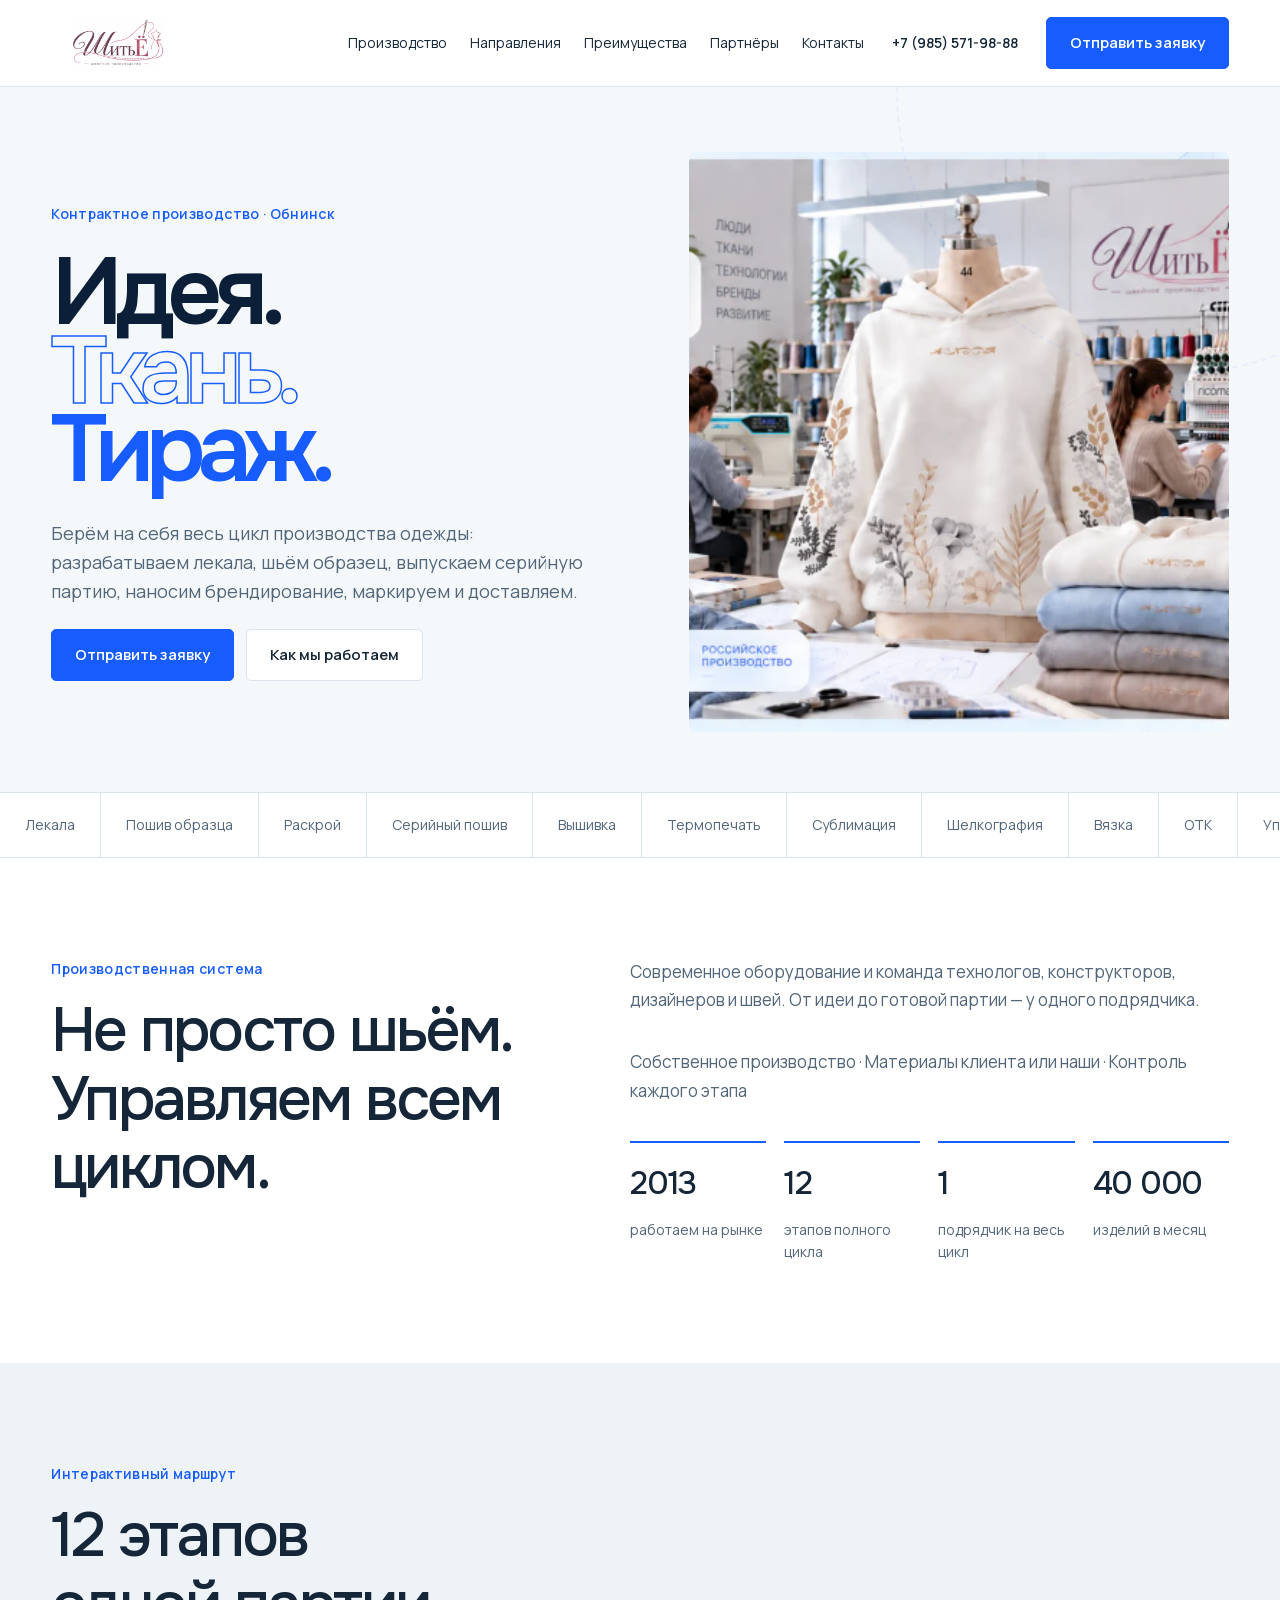
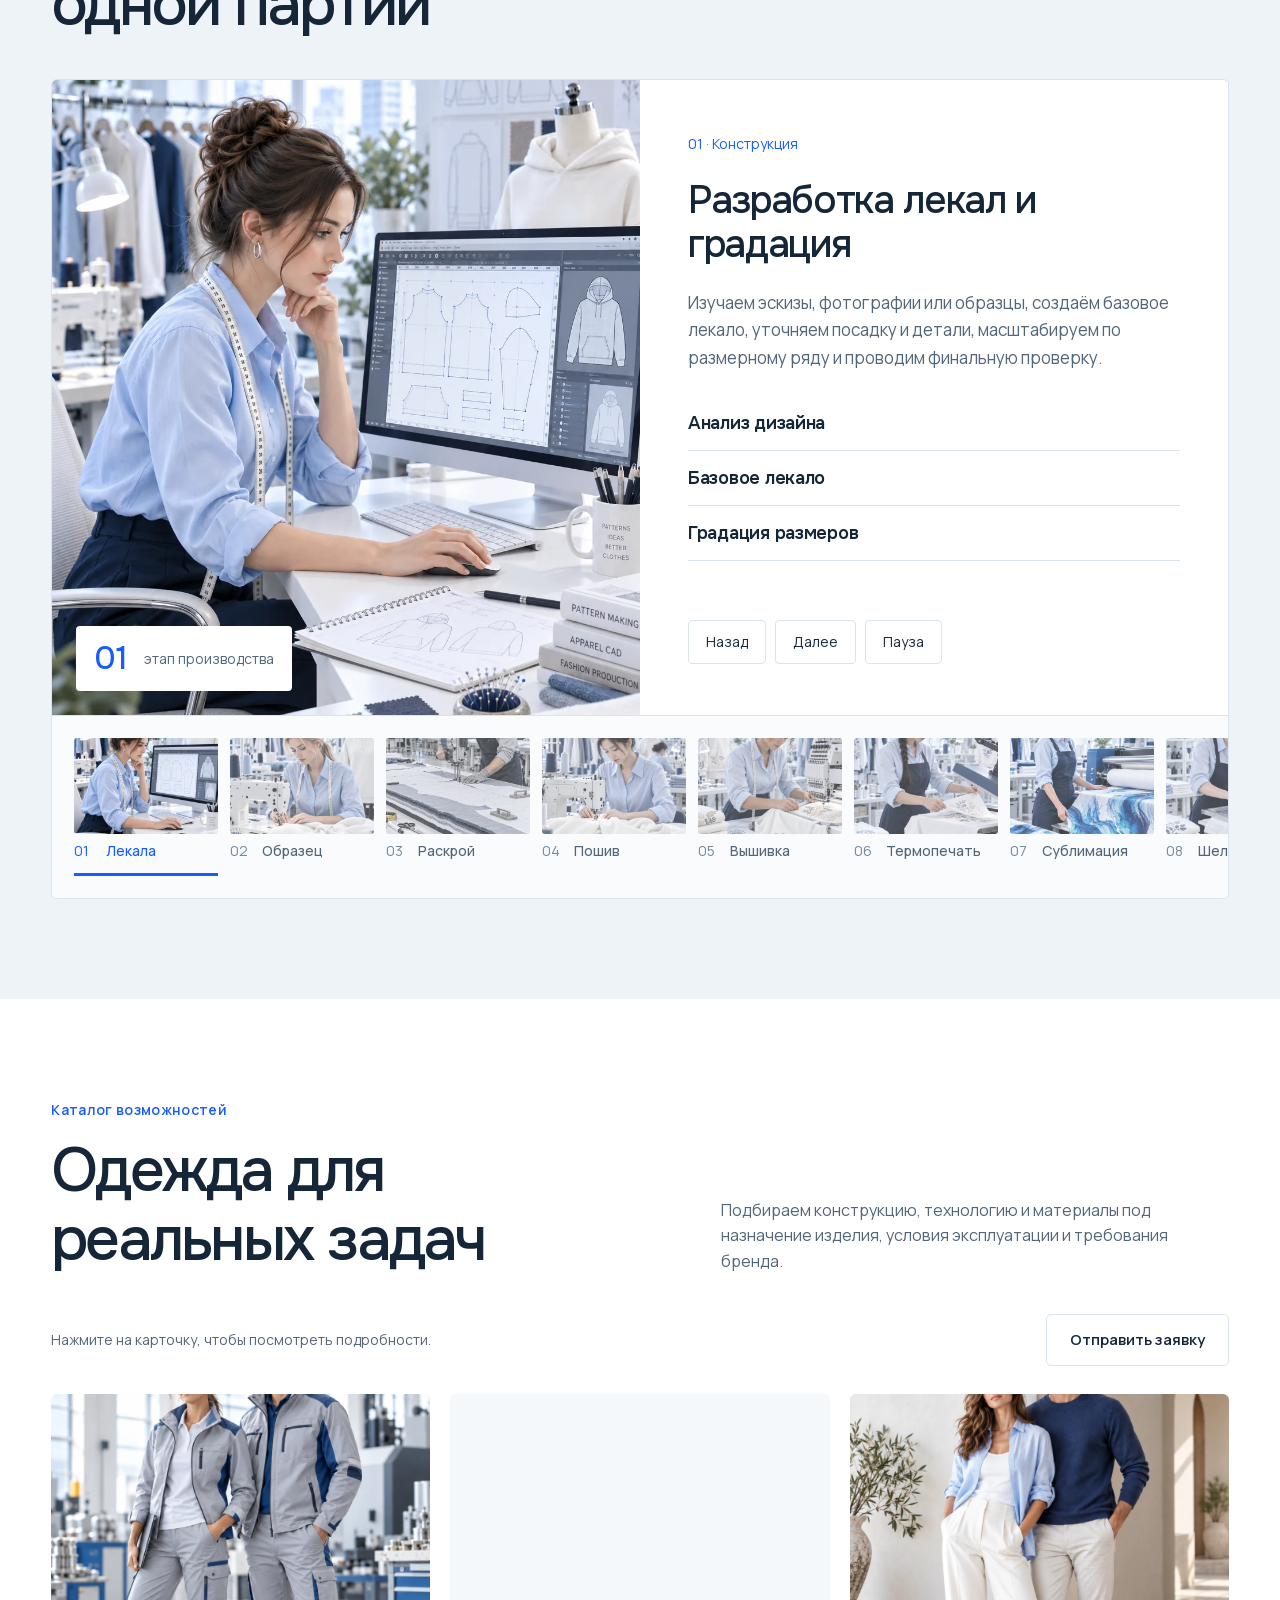
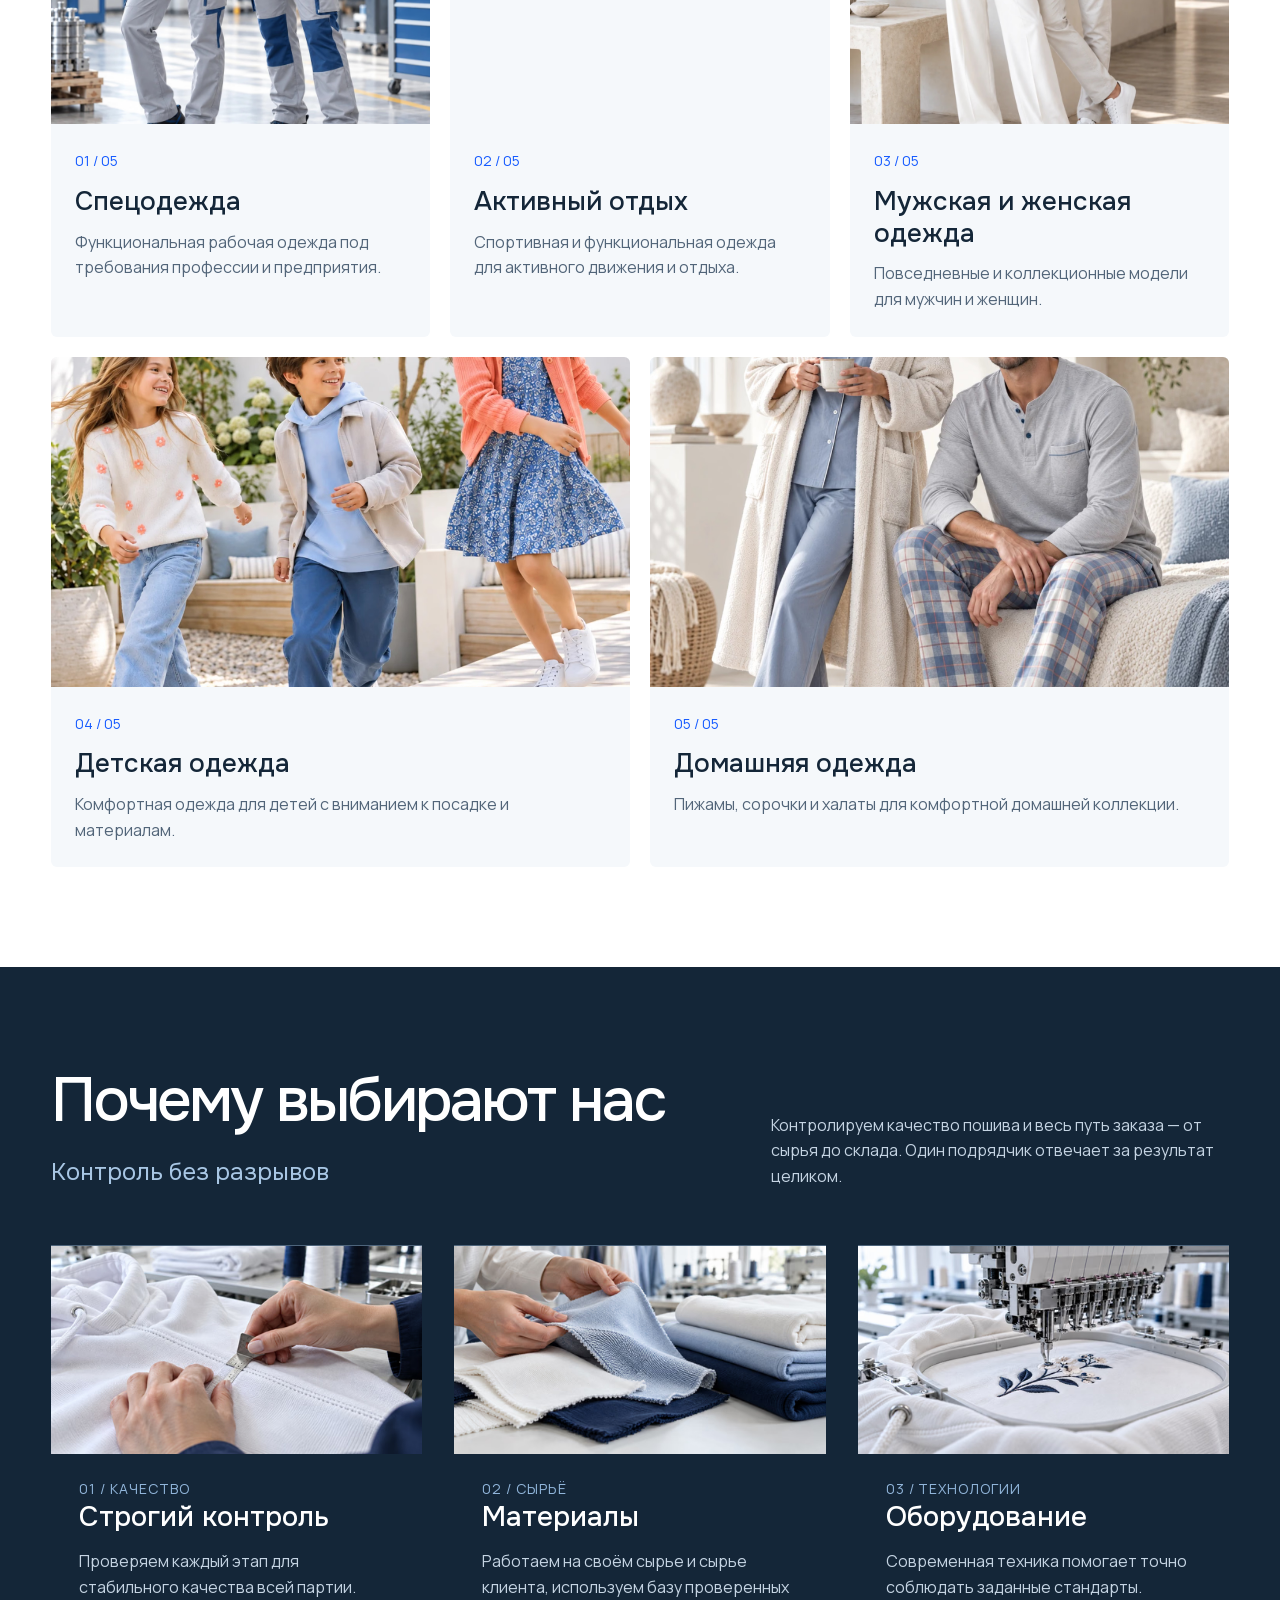
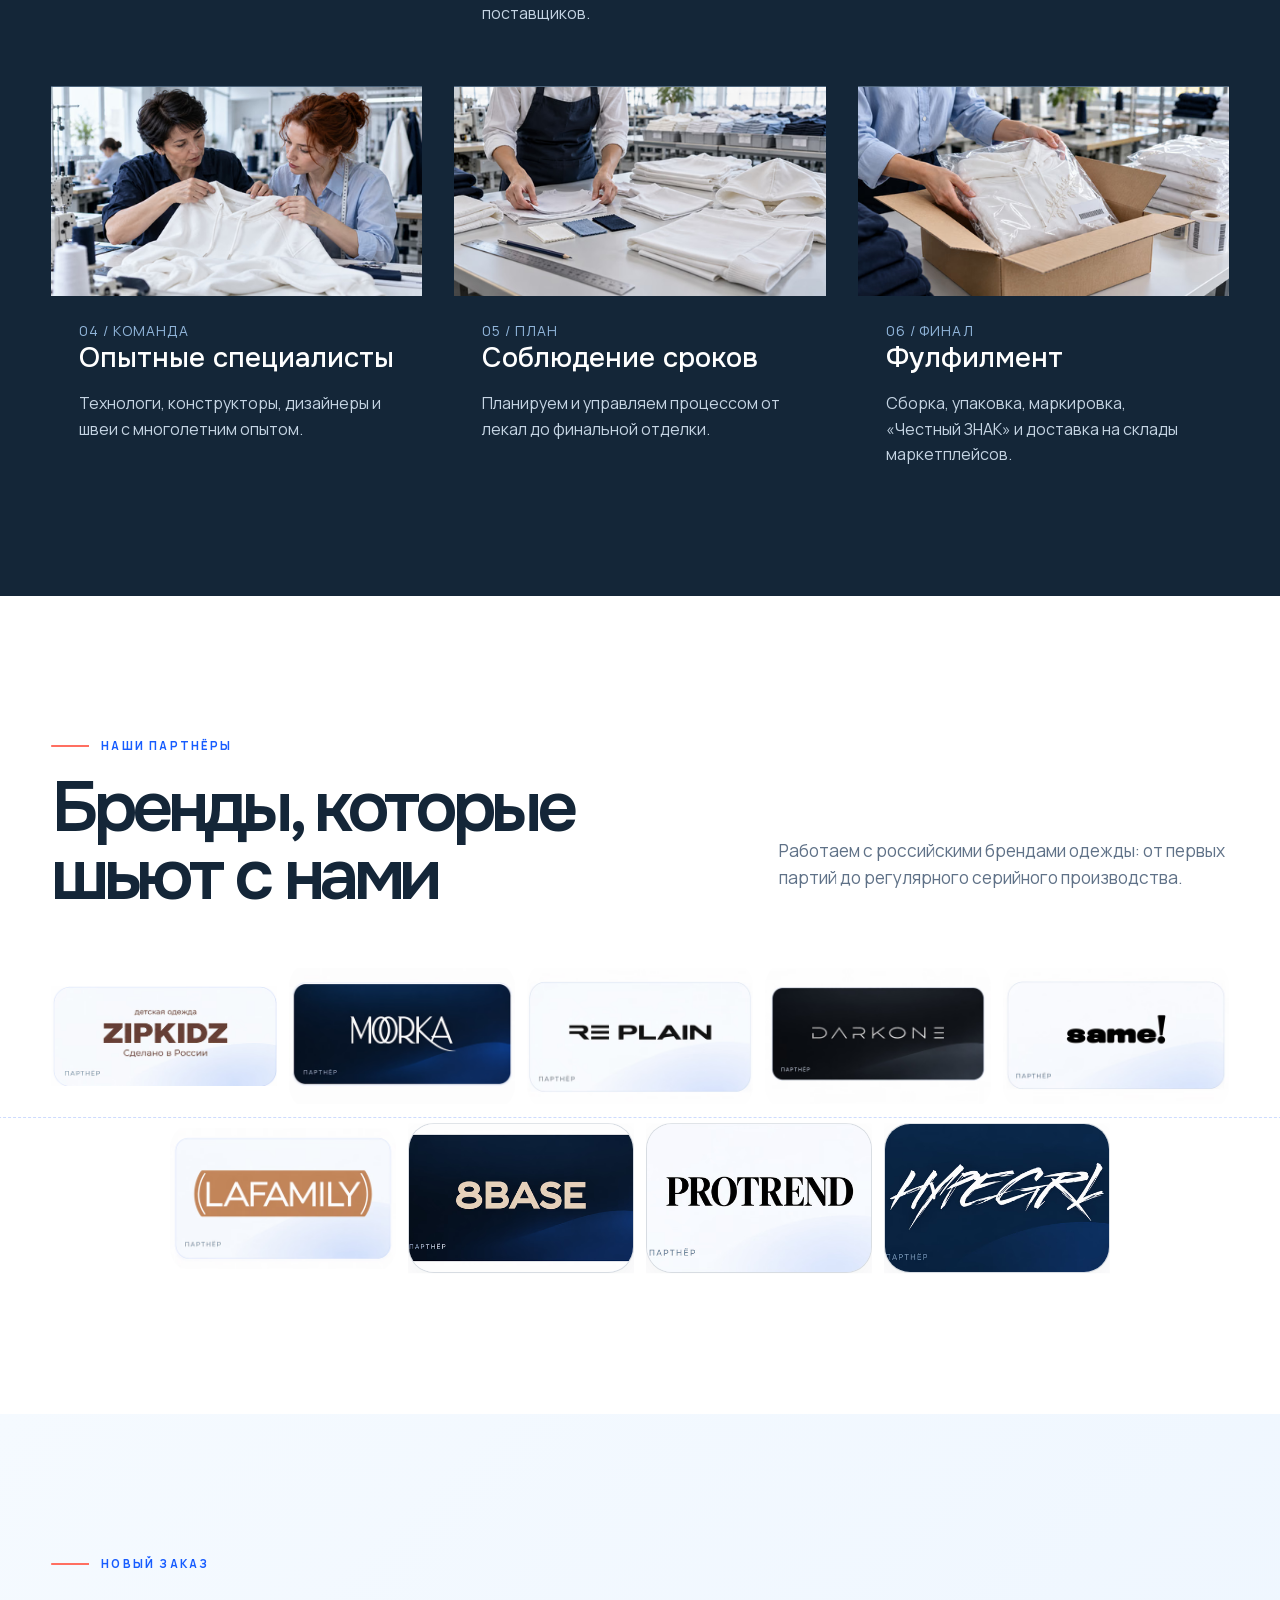
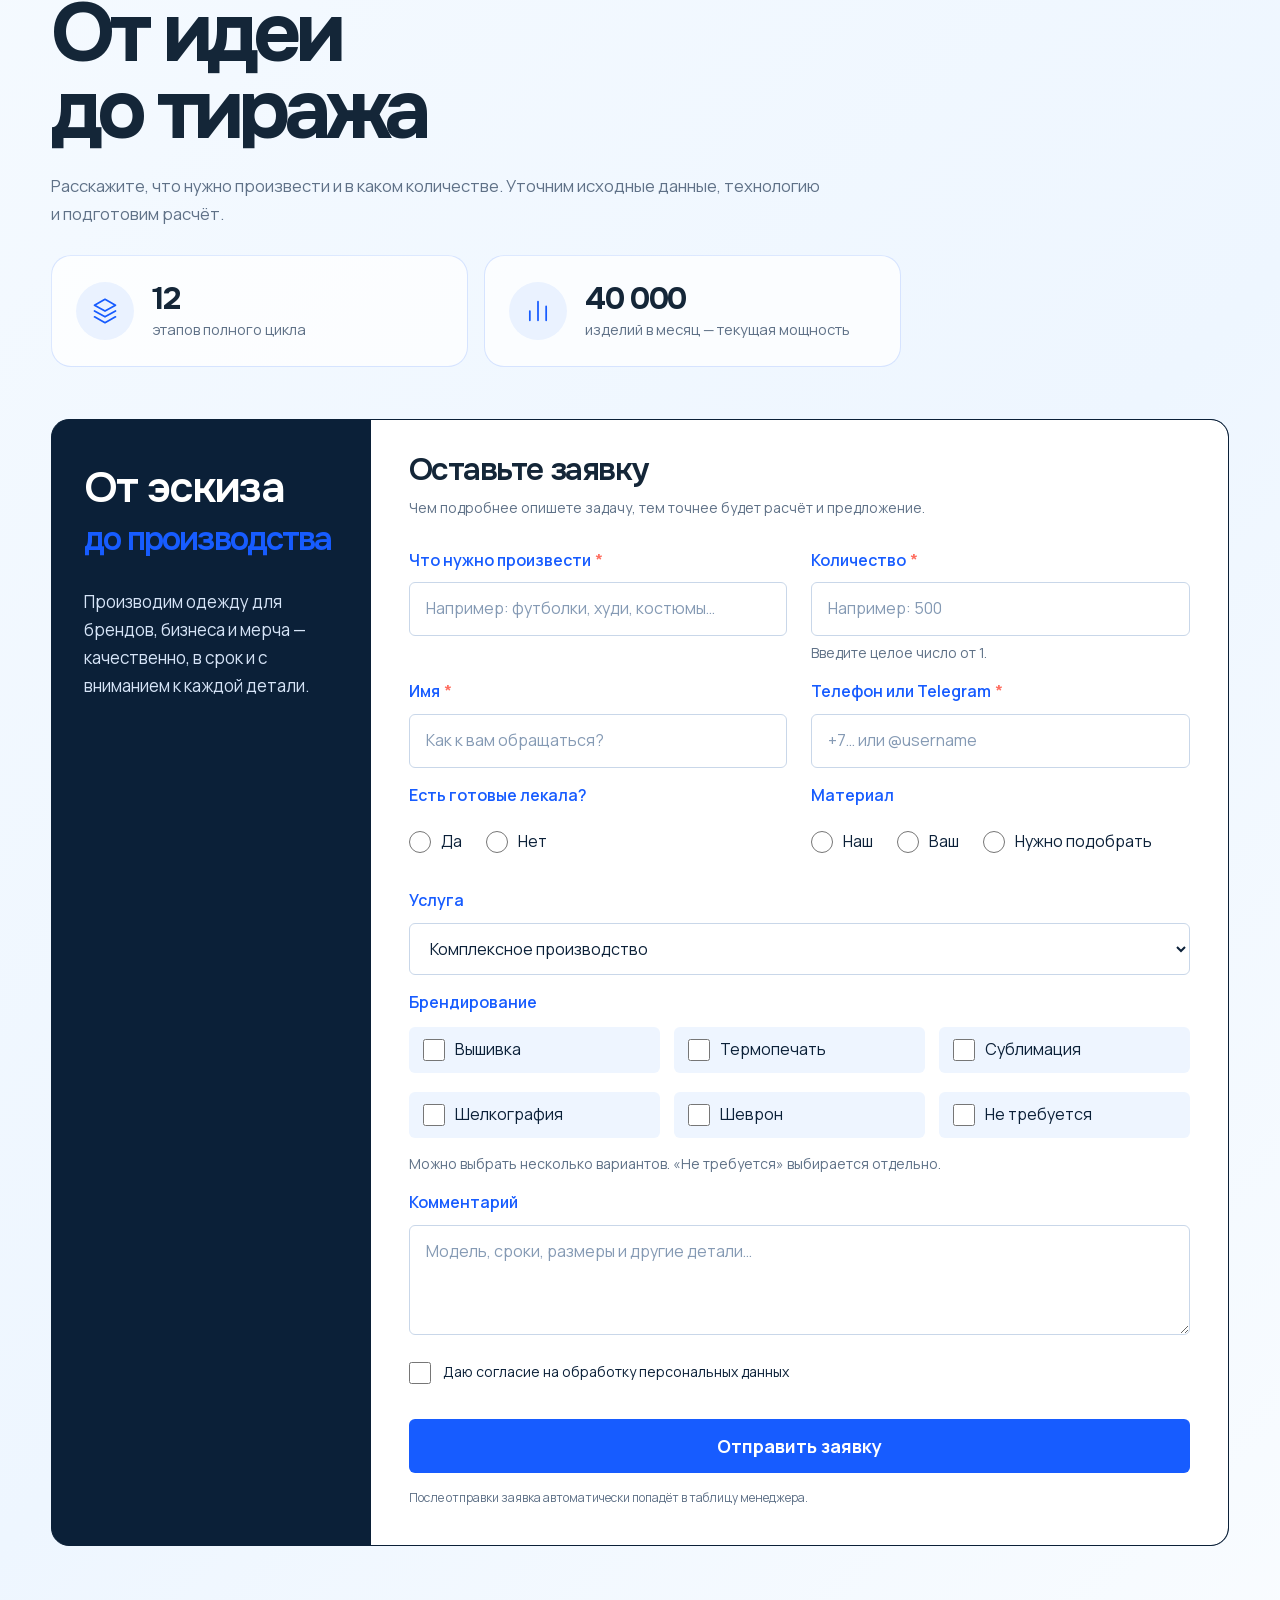
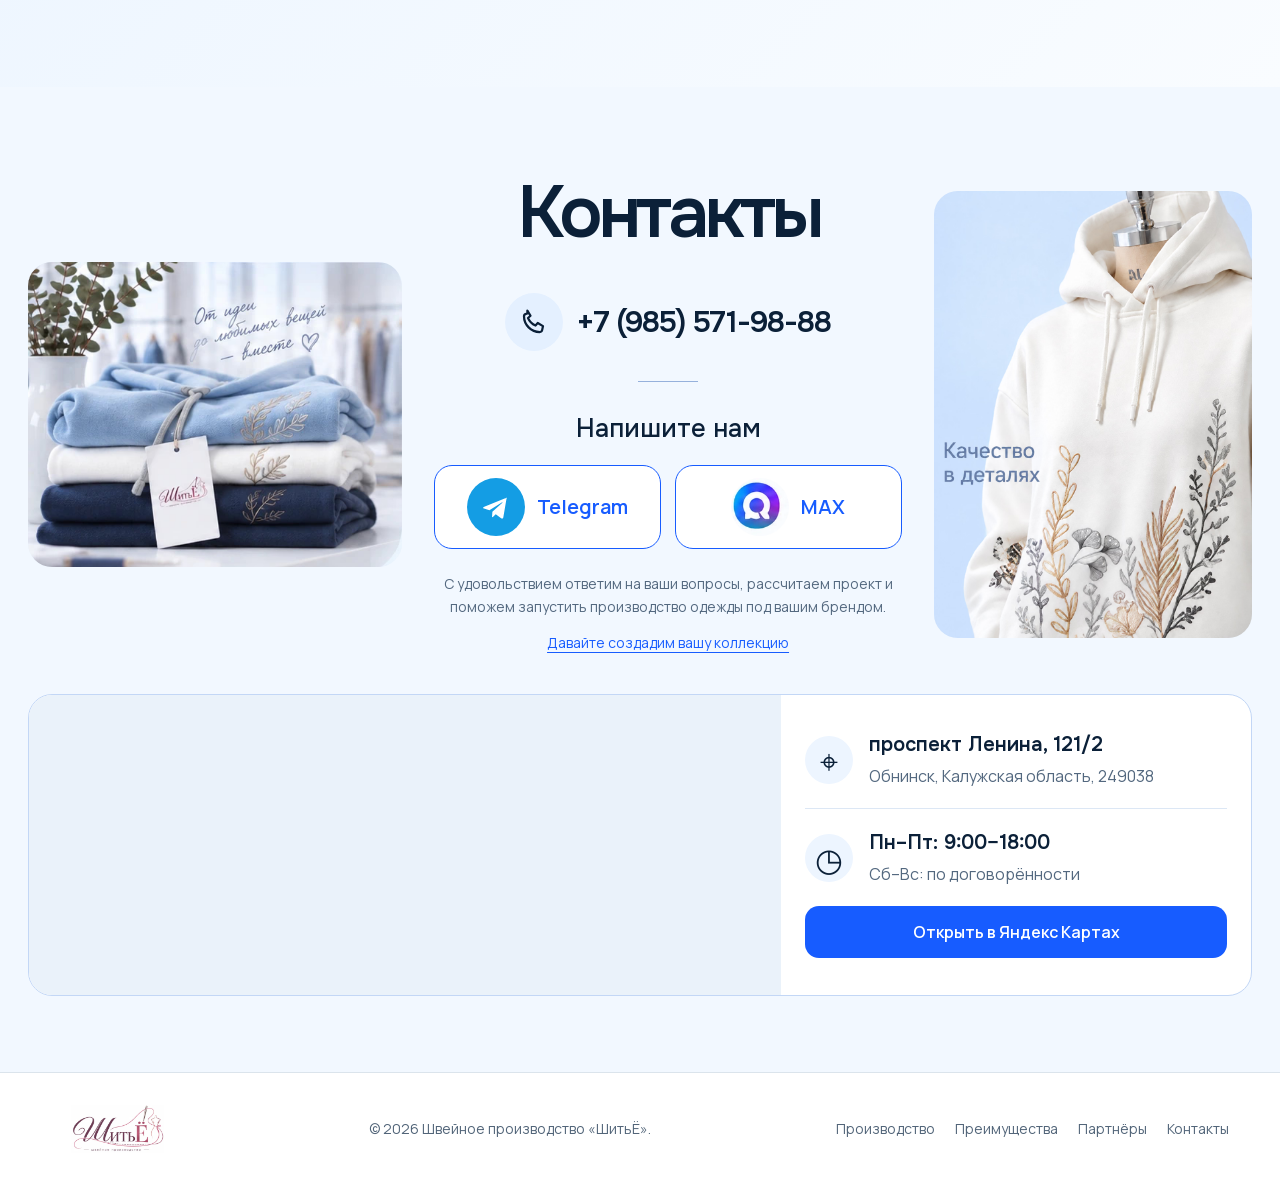
==== commit 02695b91: "Fix contact photo background and remove red stripe" ====
--- a/index.html
+++ b/index.html
@@ -252,7 +252,7 @@
             <p class="connect-description">С удовольствием ответим на ваши вопросы, рассчитаем проект и поможем запустить производство одежды под вашим брендом.</p>
             <a class="connect-project" href="#order">Давайте создадим вашу коллекцию</a>
           </div>
-          <figure class="connect-photo connect-right"><picture class="perf-picture"><source type="image/avif" srcset="assets/optimized/white-hoodie-mannequin-485ae739-192.avif 192w, assets/optimized/white-hoodie-mannequin-485ae739-480.avif 480w, assets/optimized/white-hoodie-mannequin-485ae739-960.avif 960w, assets/optimized/white-hoodie-mannequin-485ae739-1057.avif 1057w" sizes="(max-width: 720px) calc(100vw - 40px), 50vw"><source type="image/webp" srcset="assets/optimized/white-hoodie-mannequin-485ae739-192.webp 192w, assets/optimized/white-hoodie-mannequin-485ae739-480.webp 480w, assets/optimized/white-hoodie-mannequin-485ae739-960.webp 960w, assets/optimized/white-hoodie-mannequin-485ae739-1057.webp 1057w" sizes="(max-width: 720px) calc(100vw - 40px), 50vw"><img src="assets/contact-v13/white-hoodie-mannequin.webp" alt="Белый худи с вышивкой на манекене" loading="lazy" width="1057" height="1488" decoding="async" data-original-src="assets/contact-v13/white-hoodie-mannequin.webp" style="aspect-ratio:1057/1488"></picture></figure>
+          <figure class="connect-photo connect-right"><picture class="perf-picture"><source type="image/avif" srcset="assets/optimized/contact-hoodie-seamless-v2-192.avif 192w, assets/optimized/contact-hoodie-seamless-v2-480.avif 480w, assets/optimized/contact-hoodie-seamless-v2-960.avif 960w, assets/optimized/contact-hoodie-seamless-v2-1057.avif 1057w" sizes="(max-width: 720px) calc(100vw - 40px), 50vw"><source type="image/webp" srcset="assets/optimized/contact-hoodie-seamless-v2-192.webp 192w, assets/optimized/contact-hoodie-seamless-v2-480.webp 480w, assets/optimized/contact-hoodie-seamless-v2-960.webp 960w, assets/optimized/contact-hoodie-seamless-v2-1057.webp 1057w" sizes="(max-width: 720px) calc(100vw - 40px), 50vw"><img src="assets/optimized/contact-hoodie-seamless-v2-1057.webp" alt="Белый худи с вышивкой на манекене" loading="lazy" width="1057" height="1488" decoding="async" data-original-src="assets/optimized/contact-hoodie-seamless-v2-1057.webp" style="aspect-ratio:1057/1488"></picture></figure>
         </div>
         <div class="connect-location">
           <div class="connect-map"><iframe src="https://yandex.ru/map-widget/v1/?mode=search&amp;text=%D0%9E%D0%B1%D0%BD%D0%B8%D0%BD%D1%81%D0%BA%2C%20%D0%BF%D1%80%D0%BE%D1%81%D0%BF%D0%B5%D0%BA%D1%82%20%D0%9B%D0%B5%D0%BD%D0%B8%D0%BD%D0%B0%2C%20121/2" title="Яндекс Карта: Обнинск, проспект Ленина, 121/2" loading="lazy" allowfullscreen></iframe></div>
